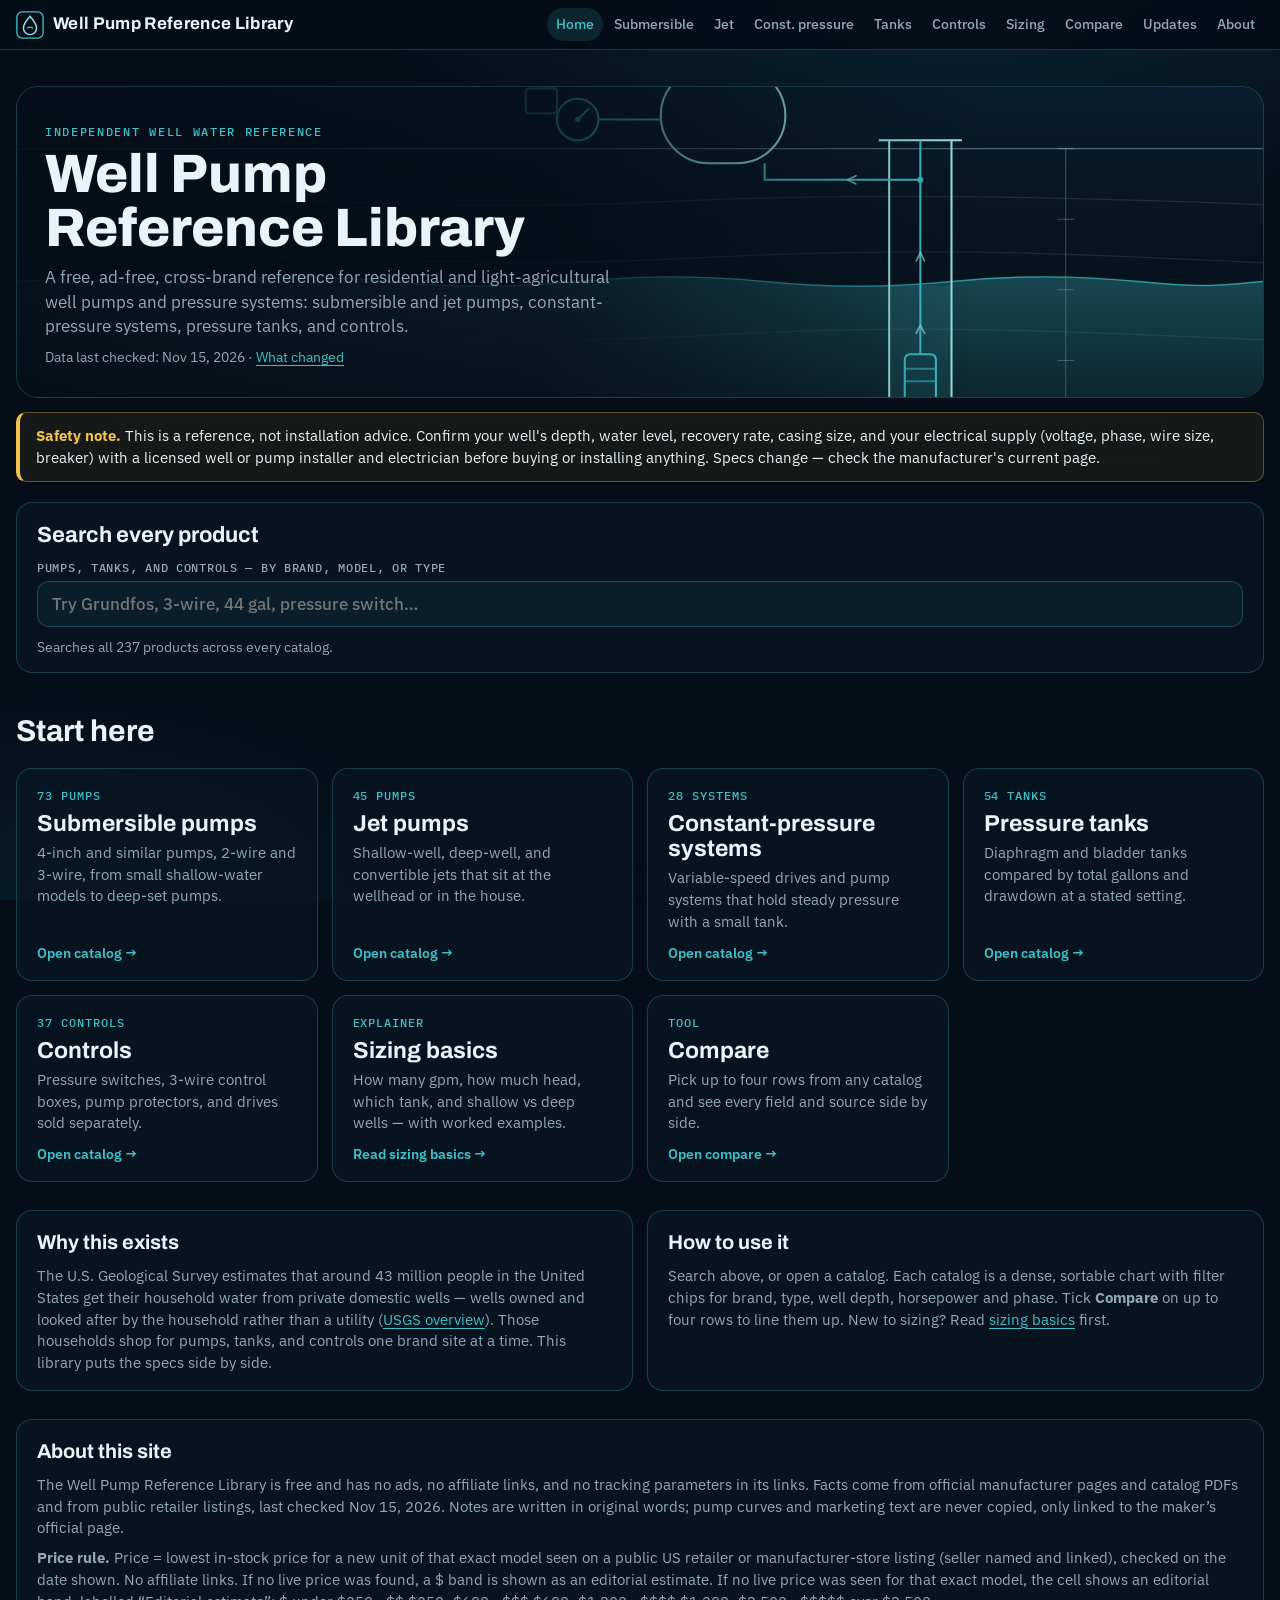
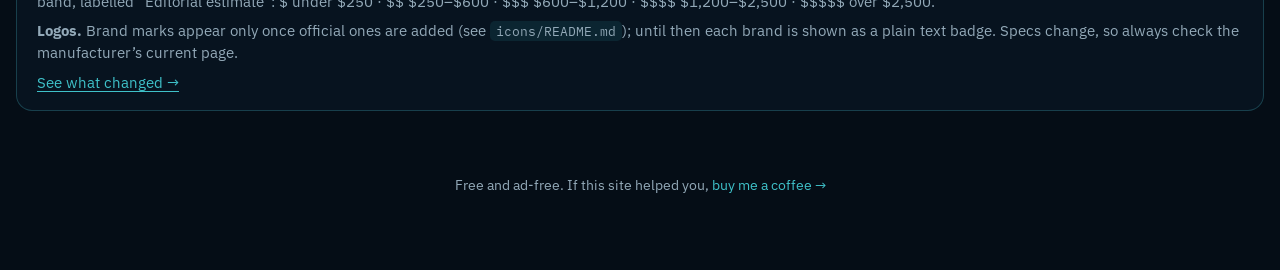
==== index.html @ 4bde2cf5 "Initial build of the Well Pump Reference Library." ====
<!doctype html>
<html lang="en">
<head>
<meta charset="utf-8">
<meta name="viewport" content="width=device-width,initial-scale=1,viewport-fit=cover">
<title>Well Pump Reference Library — well pumps, tanks and controls compared</title>
<meta name="description" content="Free, ad-free reference comparing residential and light-ag well pumps: submersible, jet, constant-pressure systems, pressure tanks and controls, with sizing basics and a compare tool.">
<link rel="canonical" href="https://wellpumpchart.pages.dev/">
<meta property="og:type" content="website">
<meta property="og:site_name" content="Well Pump Reference Library">
<meta property="og:title" content="Well Pump Reference Library — well pumps, tanks and controls compared">
<meta property="og:description" content="Free, ad-free reference comparing residential and light-ag well pumps: submersible, jet, constant-pressure systems, pressure tanks and controls, with sizing basics and a compare tool.">
<meta property="og:url" content="https://wellpumpchart.pages.dev/">
<meta property="og:image" content="https://wellpumpchart.pages.dev/og-image.png">
<meta property="og:image:width" content="1200">
<meta property="og:image:height" content="630">
<meta property="og:image:alt" content="Well Pump Reference Library: a well casing with a submersible pump, pressure tank and gauge in teal line art">
<meta name="twitter:card" content="summary_large_image">
<meta name="twitter:title" content="Well Pump Reference Library — well pumps, tanks and controls compared">
<meta name="twitter:description" content="Free, ad-free reference comparing residential and light-ag well pumps: submersible, jet, constant-pressure systems, pressure tanks and controls, with sizing basics and a compare tool.">
<meta name="twitter:image" content="https://wellpumpchart.pages.dev/og-image.png">
<link rel="icon" href="favicon.ico" sizes="any">
<link rel="icon" href="favicon.svg" type="image/svg+xml">
<link rel="apple-touch-icon" href="apple-touch-icon.png">
<link rel="preconnect" href="https://fonts.googleapis.com">
<link rel="preconnect" href="https://fonts.gstatic.com" crossorigin>
<link rel="stylesheet" href="https://fonts.googleapis.com/css2?family=Archivo:wght@600;700;800&family=IBM+Plex+Mono:wght@400;500&family=IBM+Plex+Sans:wght@400;500;600;700&display=swap">
<link rel="stylesheet" href="theme.css?v=20261115a">
<script type="application/ld+json">{"@context": "https://schema.org", "@type": "WebSite", "name": "Well Pump Reference Library", "url": "https://wellpumpchart.pages.dev/", "description": "Free, ad-free cross-brand reference for residential and light-ag well pumps and pressure systems."}</script>
</head>
<body>
<div class="page-bg"></div>
<a class="skip" href="#main">Skip to content</a>
<nav class="topnav" aria-label="Primary">
  <div class="inner">
    <a class="brand" href="index.html">
      <svg width="28" height="28" viewBox="0 0 32 32" aria-hidden="true"><rect x="1" y="1" width="30" height="30" rx="6" fill="none" stroke="#3fc1c9" stroke-width="1.5"/><path d="M16 6 C16 6 8.5 14.5 8.5 19.5 a7.5 7.5 0 0 0 15 0 C23.5 14.5 16 6 16 6 Z" fill="none" stroke="#9be7ea" stroke-width="1.6"/><path d="M12.5 20 q3.5 -3 7 0" fill="none" stroke="#3fc1c9" stroke-width="1.5"/></svg>
      Well Pump Reference Library
    </a>
    <button type="button" class="nav-toggle" aria-expanded="false" aria-controls="primary-nav" aria-label="Open menu">☰ Menu</button>
    <ul class="nav-links" id="primary-nav"><li><a href="index.html" aria-current="page">Home</a></li><li><a href="submersible.html">Submersible</a></li><li><a href="jet.html">Jet</a></li><li><a href="constant-pressure.html">Const. pressure</a></li><li><a href="tanks.html">Tanks</a></li><li><a href="controls.html">Controls</a></li><li><a href="sizing.html">Sizing</a></li><li><a href="compare.html">Compare <span class="cmp-n" hidden>0</span></a></li><li><a href="updates.html">Updates</a></li><li><a href="index.html#about">About</a></li></ul>
  </div>
</nav>
<div class="wrap chart-wrap" id="main">
<header class="hero">
  <div class="hero-art"><svg class="hero-svg" viewBox="0 0 1200 420" preserveAspectRatio="xMaxYMid slice" aria-hidden="true">
  <defs>
    <linearGradient id="hsky" x1="0" y1="0" x2="0" y2="1">
      <stop offset="0%" stop-color="#0a2236"/>
      <stop offset="40%" stop-color="#071622"/>
      <stop offset="100%" stop-color="#050d16"/>
    </linearGradient>
    <linearGradient id="hwater" x1="0" y1="0" x2="0" y2="1">
      <stop offset="0%" stop-color="#3fc1c9" stop-opacity="0.30"/>
      <stop offset="100%" stop-color="#3fc1c9" stop-opacity="0.04"/>
    </linearGradient>
  </defs>
  <rect width="1200" height="420" fill="url(#hsky)"/>
  <!-- ground line and soil strata -->
  <g fill="none" stroke="#8fb4c8" stroke-width="1.2">
    <path d="M0,120 L1200,120" stroke-opacity="0.5"/>
    <path d="M0,170 C200,160 400,182 600,172 S1000,166 1200,174" stroke-opacity="0.16"/>
    <path d="M0,225 C240,215 420,238 640,226 S1000,220 1200,230" stroke-opacity="0.14"/>
    <path d="M0,300 C220,292 440,312 660,300 S1000,296 1200,304" stroke-opacity="0.12"/>
    <path d="M0,370 C260,362 460,380 700,368 S1020,364 1200,372" stroke-opacity="0.10"/>
  </g>
  <!-- water table -->
  <path d="M0,248 C60,242 120,254 180,248 S300,242 360,248 S480,254 540,248 S660,242 720,248 S840,254 900,248 S1020,242 1080,248 S1160,252 1200,248 L1200,420 L0,420 Z" fill="url(#hwater)"/>
  <path d="M0,248 C60,242 120,254 180,248 S300,242 360,248 S480,254 540,248 S660,242 720,248 S840,254 900,248 S1020,242 1080,248 S1160,252 1200,248" fill="none" stroke="#3fc1c9" stroke-opacity="0.7" stroke-width="1.4"/>
  <!-- well casing -->
  <g fill="none" stroke="#9be7ea" stroke-width="2">
    <path d="M840,112 L840,392"/>
    <path d="M900,112 L900,392"/>
    <path d="M830,112 L910,112"/>
    <path d="M840,392 L900,392" stroke-dasharray="4 5" stroke-opacity="0.5"/>
  </g>
  <!-- water inside casing -->
  <rect x="841" y="252" width="58" height="140" fill="#3fc1c9" fill-opacity="0.12"/>
  <!-- drop pipe and submersible pump -->
  <g fill="none" stroke="#3fc1c9" stroke-width="2">
    <path d="M870,112 L870,318"/>
    <rect x="855" y="318" width="30" height="46" rx="5"/>
    <path d="M855,332 L885,332 M855,344 L885,344" stroke-opacity="0.6"/>
    <rect x="859" y="364" width="22" height="22" rx="4"/>
  </g>
  <!-- pitless line to house, pressure tank, gauge, switch -->
  <g fill="none" stroke="#3fc1c9" stroke-width="2">
    <path d="M870,150 L720,150 L720,134"/>
    <rect x="620" y="42" width="120" height="92" rx="46" stroke="#9be7ea"/>
    <path d="M560,92 L620,92"/>
    <circle cx="540" cy="92" r="20"/>
    <path d="M540,92 L551,81" stroke-width="2"/>
    <rect x="490" y="62" width="30" height="24" rx="3" stroke-opacity="0.7"/>
    <path d="M520,74 L520,92 L520,92" stroke-opacity="0.5"/>
  </g>
  <g fill="#3fc1c9" fill-opacity="0.9">
    <circle cx="540" cy="92" r="2.6"/>
    <circle cx="870" cy="150" r="3"/>
  </g>
  <!-- flow arrows -->
  <g fill="none" stroke="#9be7ea" stroke-opacity="0.7" stroke-width="1.6" stroke-linecap="round" stroke-linejoin="round">
    <path d="M870,290 l-4,8 m4,-8 l4,8"/>
    <path d="M870,220 l-4,8 m4,-8 l4,8"/>
    <path d="M800,150 l8,-4 m-8,4 l8,4"/>
  </g>
  <!-- well cap tick marks and depth scale -->
  <g stroke="#8fb4c8" stroke-opacity="0.35" stroke-width="1">
    <path d="M1010,120 L1010,392"/>
    <path d="M1002,120 L1018,120 M1002,188 L1018,188 M1002,256 L1018,256 M1002,324 L1018,324 M1002,392 L1018,392"/>
  </g>
</svg>
</div>
  <div class="hero-copy">
    <span class="eyebrow">Independent well water reference</span>
    <h1>Well Pump Reference Library</h1>
    <p class="lede">A free, ad-free, cross-brand reference for residential and light-agricultural well pumps and pressure systems: submersible and jet pumps, constant-pressure systems, pressure tanks, and controls.</p>
    <p class="checked">Data last checked: <time datetime="2026-11-15">Nov 15, 2026</time> · <a href="updates.html">What changed</a></p>
  </div>
</header>
<aside class="safety" role="note"><strong>Safety note.</strong> This is a reference, not installation advice. Confirm your well&#x27;s depth, water level, recovery rate, casing size, and your electrical supply (voltage, phase, wire size, breaker) with a licensed well or pump installer and electrician before buying or installing anything. Specs change — check the manufacturer&#x27;s current page.</aside>
  <section class="site-search" role="search" aria-labelledby="site-search-h">
    <h2 id="site-search-h">Search every product</h2>
    <label for="site-search">Pumps, tanks, and controls — by brand, model, or type</label>
    <input type="search" id="site-search" placeholder="Try Grundfos, 3-wire, 44 gal, pressure switch…" autocomplete="off" spellcheck="false" aria-describedby="site-status" aria-controls="site-results">
    <p class="sr-status" id="site-status" aria-live="polite">Searches all 237 products across every catalog.</p>
    <ul class="sr-list" id="site-results" hidden></ul>
  </section>
  <section class="grp">
    <h2>Start here</h2>
    <div class="grid"><a class="card" href="submersible.html"><span class="cnt">73 pumps</span><span class="nm">Submersible pumps</span><span class="ds">4-inch and similar pumps, 2-wire and 3-wire, from small shallow-water models to deep-set pumps.</span><span class="go">Open catalog →</span></a><a class="card" href="jet.html"><span class="cnt">45 pumps</span><span class="nm">Jet pumps</span><span class="ds">Shallow-well, deep-well, and convertible jets that sit at the wellhead or in the house.</span><span class="go">Open catalog →</span></a><a class="card" href="constant-pressure.html"><span class="cnt">28 systems</span><span class="nm">Constant-pressure systems</span><span class="ds">Variable-speed drives and pump systems that hold steady pressure with a small tank.</span><span class="go">Open catalog →</span></a><a class="card" href="tanks.html"><span class="cnt">54 tanks</span><span class="nm">Pressure tanks</span><span class="ds">Diaphragm and bladder tanks compared by total gallons and drawdown at a stated setting.</span><span class="go">Open catalog →</span></a><a class="card" href="controls.html"><span class="cnt">37 controls</span><span class="nm">Controls</span><span class="ds">Pressure switches, 3-wire control boxes, pump protectors, and drives sold separately.</span><span class="go">Open catalog →</span></a><a class="card" href="sizing.html"><span class="cnt">Explainer</span><span class="nm">Sizing basics</span><span class="ds">How many gpm, how much head, which tank, and shallow vs deep wells — with worked examples.</span><span class="go">Read sizing basics →</span></a><a class="card" href="compare.html"><span class="cnt">Tool</span><span class="nm">Compare</span><span class="ds">Pick up to four rows from any catalog and see every field and source side by side.</span><span class="go">Open compare →</span></a></div>
  </section>
  <div class="notes">
    <section>
      <h2>Why this exists</h2>
      <p>The U.S. Geological Survey estimates that around 43 million people in the United States get their household water from private domestic wells — wells owned and looked after by the household rather than a utility (<a href="https://www.usgs.gov/mission-areas/water-resources/science/domestic-private-supply-wells" target="_blank" rel="noopener">USGS overview</a>). Those households shop for pumps, tanks, and controls one brand site at a time. This library puts the specs side by side.</p>
    </section>
    <section>
      <h2>How to use it</h2>
      <p>Search above, or open a catalog. Each catalog is a dense, sortable chart with filter chips for brand, type, well depth, horsepower and phase. Tick <strong>Compare</strong> on up to four rows to line them up. New to sizing? Read <a href="sizing.html">sizing basics</a> first.</p>
    </section>
  </div>
  <section class="notes" id="about" style="display:block">
    <section>
      <h2>About this site</h2>
      <p>The Well Pump Reference Library is free and has no ads, no affiliate links, and no tracking parameters in its links. Facts come from official manufacturer pages and catalog PDFs and from public retailer listings, last checked Nov 15, 2026. Notes are written in original words; pump curves and marketing text are never copied, only linked to the maker’s official page.</p>
      <p><strong>Price rule.</strong> Price = lowest in-stock price for a new unit of that exact model seen on a public US retailer or manufacturer-store listing (seller named and linked), checked on the date shown. No affiliate links. If no live price was found, a $ band is shown as an editorial estimate. If no live price was seen for that exact model, the cell shows an editorial band, labelled “Editorial estimate”: $ under $250 · $$ $250–$600 · $$$ $600–$1,200 · $$$$ $1,200–$2,500 · $$$$$ over $2,500.</p>
      <p><strong>Logos.</strong> Brand marks appear only once official ones are added (see <code>icons/README.md</code>); until then each brand is shown as a plain text badge. Specs change, so always check the manufacturer’s current page.</p>
      <p><a href="updates.html">See what changed →</a></p>
    </section>
  </section>
</div>
<footer class="site-footer">
<p class="kofi">Free and ad-free. If this site helped you, <a href="https://ko-fi.com/marcustravis" target="_blank" rel="noopener">buy me a coffee →</a></p>
</footer>
<script>
(function () {
  function syncNavH() {
    var nav = document.querySelector(".topnav");
    if (!nav) return;
    document.documentElement.style.setProperty("--nav-h", Math.ceil(nav.getBoundingClientRect().height) + "px");
  }
  syncNavH();
  window.addEventListener("resize", syncNavH);
  if (window.ResizeObserver && document.querySelector(".topnav")) {
    new ResizeObserver(syncNavH).observe(document.querySelector(".topnav"));
  }
})();
</script>
<script src="compare.js?v=20261115a"></script>
<script src="nav.js?v=20261115a"></script>
<script>window.SEARCH_INDEX = [{"name": "FPS Tri-Seal 10FA05P4-2W115", "maker": "Franklin Electric", "tags": ["4-in submersible, 2-wire", "Deep well"], "icon": null, "section": "Submersible pumps", "href": "submersible.html#p-franklin-electric-10fa05p4-2w115"}, {"name": "FPS Tri-Seal 10FA05P4-2W230", "maker": "Franklin Electric", "tags": ["4-in submersible, 2-wire", "Deep well"], "icon": null, "section": "Submersible pumps", "href": "submersible.html#p-franklin-electric-10fa05p4-2w230"}, {"name": "FPS Tri-Seal 10FA07P4-2W230", "maker": "Franklin Electric", "tags": ["4-in submersible, 2-wire", "Deep well"], "icon": null, "section": "Submersible pumps", "href": "submersible.html#p-franklin-electric-10fa07p4-2w230"}, {"name": "FPS Tri-Seal 10FA1P4-2W230", "maker": "Franklin Electric", "tags": ["4-in submersible, 2-wire", "Deep well"], "icon": null, "section": "Submersible pumps", "href": "submersible.html#p-franklin-electric-10fa1p4-2w230"}, {"name": "FPS Tri-Seal 10FA15P4-2W230", "maker": "Franklin Electric", "tags": ["4-in submersible, 2-wire", "Deep well"], "icon": null, "section": "Submersible pumps", "href": "submersible.html#p-franklin-electric-10fa15p4-2w230"}, {"name": "FPS Tri-Seal 15FA05P4-2W230", "maker": "Franklin Electric", "tags": ["4-in submersible, 2-wire", "Deep well"], "icon": null, "section": "Submersible pumps", "href": "submersible.html#p-franklin-electric-15fa05p4-2w230"}, {"name": "FPS Tri-Seal 15FA07P4-2W230", "maker": "Franklin Electric", "tags": ["4-in submersible, 2-wire", "Deep well"], "icon": null, "section": "Submersible pumps", "href": "submersible.html#p-franklin-electric-15fa07p4-2w230"}, {"name": "FPS Tri-Seal 15FA1P4-2W230", "maker": "Franklin Electric", "tags": ["4-in submersible, 2-wire", "Deep well"], "icon": null, "section": "Submersible pumps", "href": "submersible.html#p-franklin-electric-15fa1p4-2w230"}, {"name": "FPS Tri-Seal 15FA15P4-2W230", "maker": "Franklin Electric", "tags": ["4-in submersible, 2-wire", "Deep well"], "icon": null, "section": "Submersible pumps", "href": "submersible.html#p-franklin-electric-15fa15p4-2w230"}, {"name": "FPS Tri-Seal 20FA07P4-2W230", "maker": "Franklin Electric", "tags": ["4-in submersible, 2-wire", "Deep well"], "icon": null, "section": "Submersible pumps", "href": "submersible.html#p-franklin-electric-20fa07p4-2w230"}, {"name": "FPS Tri-Seal 20FA1P4-2W230", "maker": "Franklin Electric", "tags": ["4-in submersible, 2-wire", "Deep well"], "icon": null, "section": "Submersible pumps", "href": "submersible.html#p-franklin-electric-20fa1p4-2w230"}, {"name": "FPS Tri-Seal 20FA15P4-2W230", "maker": "Franklin Electric", "tags": ["4-in submersible, 2-wire", "Deep well"], "icon": null, "section": "Submersible pumps", "href": "submersible.html#p-franklin-electric-20fa15p4-2w230"}, {"name": "FPS Tri-Seal 25FA1P4-2W230", "maker": "Franklin Electric", "tags": ["4-in submersible, 2-wire", "Deep well"], "icon": null, "section": "Submersible pumps", "href": "submersible.html#p-franklin-electric-25fa1p4-2w230"}, {"name": "FPS Tri-Seal 25FA15P4-2W230", "maker": "Franklin Electric", "tags": ["4-in submersible, 2-wire", "Deep well"], "icon": null, "section": "Submersible pumps", "href": "submersible.html#p-franklin-electric-25fa15p4-2w230"}, {"name": "FPS Tri-Seal 10FA05P4-3W230", "maker": "Franklin Electric", "tags": ["4-in submersible, 3-wire", "Deep well"], "icon": null, "section": "Submersible pumps", "href": "submersible.html#p-franklin-electric-10fa05p4-3w230"}, {"name": "FPS Tri-Seal 10FA1P4-3W230", "maker": "Franklin Electric", "tags": ["4-in submersible, 3-wire", "Deep well"], "icon": null, "section": "Submersible pumps", "href": "submersible.html#p-franklin-electric-10fa1p4-3w230"}, {"name": "FPS Tri-Seal 15FA1P4-3W230", "maker": "Franklin Electric", "tags": ["4-in submersible, 3-wire", "Deep well"], "icon": null, "section": "Submersible pumps", "href": "submersible.html#p-franklin-electric-15fa1p4-3w230"}, {"name": "FPS Tri-Seal 20FA15P4-3W230", "maker": "Franklin Electric", "tags": ["4-in submersible, 3-wire", "Deep well"], "icon": null, "section": "Submersible pumps", "href": "submersible.html#p-franklin-electric-20fa15p4-3w230"}, {"name": "FPS Tri-Seal 10FA05S4-2W230", "maker": "Franklin Electric", "tags": ["4-in submersible, 2-wire", "Deep well"], "icon": null, "section": "Submersible pumps", "href": "submersible.html#p-franklin-electric-10fa05s4-2w230"}, {"name": "FPS Tri-Seal 15FA1S4-2W230", "maker": "Franklin Electric", "tags": ["4-in submersible, 2-wire", "Deep well"], "icon": null, "section": "Submersible pumps", "href": "submersible.html#p-franklin-electric-15fa1s4-2w230"}, {"name": "FPS Tri-Seal 10FA2S4-PE", "maker": "Franklin Electric", "tags": ["4-in submersible, pump end only", "Deep well"], "icon": null, "section": "Submersible pumps", "href": "submersible.html#p-franklin-electric-10fa2s4-pe"}, {"name": "FPS Tri-Seal 15FA2S4-PE", "maker": "Franklin Electric", "tags": ["4-in submersible, pump end only", "Deep well"], "icon": null, "section": "Submersible pumps", "href": "submersible.html#p-franklin-electric-15fa2s4-pe"}, {"name": "FPS Tri-Seal 20FA2S4-PE", "maker": "Franklin Electric", "tags": ["4-in submersible, pump end only", "Deep well"], "icon": null, "section": "Submersible pumps", "href": "submersible.html#p-franklin-electric-20fa2s4-pe"}, {"name": "FPS Tri-Seal 25FA2S4-PE", "maker": "Franklin Electric", "tags": ["4-in submersible, pump end only", "Deep well"], "icon": null, "section": "Submersible pumps", "href": "submersible.html#p-franklin-electric-25fa2s4-pe"}, {"name": "RL12G05-2W1V", "maker": "Red Lion", "tags": ["4-in submersible, 2-wire", "Deep well"], "icon": null, "section": "Submersible pumps", "href": "submersible.html#p-red-lion-rl12g05-2w1v"}, {"name": "RL12G05-2W2V", "maker": "Red Lion", "tags": ["4-in submersible, 2-wire", "Deep well"], "icon": null, "section": "Submersible pumps", "href": "submersible.html#p-red-lion-rl12g05-2w2v"}, {"name": "RL12G07-2W2V", "maker": "Red Lion", "tags": ["4-in submersible, 2-wire", "Deep well"], "icon": null, "section": "Submersible pumps", "href": "submersible.html#p-red-lion-rl12g07-2w2v"}, {"name": "RL12G10-2W2V", "maker": "Red Lion", "tags": ["4-in submersible, 2-wire", "Deep well"], "icon": null, "section": "Submersible pumps", "href": "submersible.html#p-red-lion-rl12g10-2w2v"}, {"name": "RL12G15-3W2V", "maker": "Red Lion", "tags": ["4-in submersible, 3-wire", "Deep well"], "icon": null, "section": "Submersible pumps", "href": "submersible.html#p-red-lion-rl12g15-3w2v"}, {"name": "RL22G10-3W2V", "maker": "Red Lion", "tags": ["4-in submersible, 3-wire", "Deep well"], "icon": null, "section": "Submersible pumps", "href": "submersible.html#p-red-lion-rl22g10-3w2v"}, {"name": "RS5G05-3W2V", "maker": "Red Lion", "tags": ["4-in submersible, 3-wire", "Deep well"], "icon": null, "section": "Submersible pumps", "href": "submersible.html#p-red-lion-rs5g05-3w2v"}, {"name": "RS5G07-3W2V", "maker": "Red Lion", "tags": ["4-in submersible, 3-wire", "Deep well"], "icon": null, "section": "Submersible pumps", "href": "submersible.html#p-red-lion-rs5g07-3w2v"}, {"name": "RS12G05-3W2V", "maker": "Red Lion", "tags": ["4-in submersible, 3-wire", "Deep well"], "icon": null, "section": "Submersible pumps", "href": "submersible.html#p-red-lion-rs12g05-3w2v"}, {"name": "RS12G07-3W2V", "maker": "Red Lion", "tags": ["4-in submersible, 3-wire", "Deep well"], "icon": null, "section": "Submersible pumps", "href": "submersible.html#p-red-lion-rs12g07-3w2v"}, {"name": "RS12G10-3W2V", "maker": "Red Lion", "tags": ["4-in submersible, 3-wire", "Deep well"], "icon": null, "section": "Submersible pumps", "href": "submersible.html#p-red-lion-rs12g10-3w2v"}, {"name": "RS12G15-3W2V", "maker": "Red Lion", "tags": ["4-in submersible, 3-wire", "Deep well"], "icon": null, "section": "Submersible pumps", "href": "submersible.html#p-red-lion-rs12g15-3w2v"}, {"name": "RS22G07-3W2V", "maker": "Red Lion", "tags": ["4-in submersible, 3-wire", "Deep well"], "icon": null, "section": "Submersible pumps", "href": "submersible.html#p-red-lion-rs22g07-3w2v"}, {"name": "RS22G10-3W2V", "maker": "Red Lion", "tags": ["4-in submersible, 3-wire", "Deep well"], "icon": null, "section": "Submersible pumps", "href": "submersible.html#p-red-lion-rs22g10-3w2v"}, {"name": "RS22G15-3W2V", "maker": "Red Lion", "tags": ["4-in submersible, 3-wire", "Deep well"], "icon": null, "section": "Submersible pumps", "href": "submersible.html#p-red-lion-rs22g15-3w2v"}, {"name": "5GS05", "maker": "Goulds Water Technology", "tags": ["4-in submersible, pump end only", "Deep well"], "icon": null, "section": "Submersible pumps", "href": "submersible.html#p-goulds-water-technology-5gs05"}, {"name": "5GS10", "maker": "Goulds Water Technology", "tags": ["4-in submersible, pump end only", "Deep well"], "icon": null, "section": "Submersible pumps", "href": "submersible.html#p-goulds-water-technology-5gs10"}, {"name": "7GS05", "maker": "Goulds Water Technology", "tags": ["4-in submersible, pump end only", "Deep well"], "icon": null, "section": "Submersible pumps", "href": "submersible.html#p-goulds-water-technology-7gs05"}, {"name": "7GS10", "maker": "Goulds Water Technology", "tags": ["4-in submersible, pump end only", "Deep well"], "icon": null, "section": "Submersible pumps", "href": "submersible.html#p-goulds-water-technology-7gs10"}, {"name": "10GS05", "maker": "Goulds Water Technology", "tags": ["4-in submersible, pump end only", "Deep well"], "icon": null, "section": "Submersible pumps", "href": "submersible.html#p-goulds-water-technology-10gs05"}, {"name": "10GS07", "maker": "Goulds Water Technology", "tags": ["4-in submersible, pump end only", "Deep well"], "icon": null, "section": "Submersible pumps", "href": "submersible.html#p-goulds-water-technology-10gs07"}, {"name": "10GS10", "maker": "Goulds Water Technology", "tags": ["4-in submersible, pump end only", "Deep well"], "icon": null, "section": "Submersible pumps", "href": "submersible.html#p-goulds-water-technology-10gs10"}, {"name": "10GS15", "maker": "Goulds Water Technology", "tags": ["4-in submersible, pump end only", "Deep well"], "icon": null, "section": "Submersible pumps", "href": "submersible.html#p-goulds-water-technology-10gs15"}, {"name": "10GS20", "maker": "Goulds Water Technology", "tags": ["4-in submersible, pump end only", "Deep well"], "icon": null, "section": "Submersible pumps", "href": "submersible.html#p-goulds-water-technology-10gs20"}, {"name": "13GS10", "maker": "Goulds Water Technology", "tags": ["4-in submersible, pump end only", "Deep well"], "icon": null, "section": "Submersible pumps", "href": "submersible.html#p-goulds-water-technology-13gs10"}, {"name": "18GS10", "maker": "Goulds Water Technology", "tags": ["4-in submersible, pump end only", "Deep well"], "icon": null, "section": "Submersible pumps", "href": "submersible.html#p-goulds-water-technology-18gs10"}, {"name": "18GS15", "maker": "Goulds Water Technology", "tags": ["4-in submersible, pump end only", "Deep well"], "icon": null, "section": "Submersible pumps", "href": "submersible.html#p-goulds-water-technology-18gs15"}, {"name": "25GS10", "maker": "Goulds Water Technology", "tags": ["4-in submersible, pump end only", "Deep well"], "icon": null, "section": "Submersible pumps", "href": "submersible.html#p-goulds-water-technology-25gs10"}, {"name": "25GS20", "maker": "Goulds Water Technology", "tags": ["4-in submersible, pump end only", "Deep well"], "icon": null, "section": "Submersible pumps", "href": "submersible.html#p-goulds-water-technology-25gs20"}, {"name": "FP 4-in 2-wire FP2211", "maker": "Flotec (Pentair)", "tags": ["4-in submersible, 2-wire", "Deep well"], "icon": null, "section": "Submersible pumps", "href": "submersible.html#p-flotec-pentair-fp2211"}, {"name": "FP 4-in 2-wire FP2212", "maker": "Flotec (Pentair)", "tags": ["4-in submersible, 2-wire", "Deep well"], "icon": null, "section": "Submersible pumps", "href": "submersible.html#p-flotec-pentair-fp2212"}, {"name": "FP 4-in 2-wire FP2222", "maker": "Flotec (Pentair)", "tags": ["4-in submersible, 2-wire", "Deep well"], "icon": null, "section": "Submersible pumps", "href": "submersible.html#p-flotec-pentair-fp2222"}, {"name": "FP 4-in 2-wire FP2232", "maker": "Flotec (Pentair)", "tags": ["4-in submersible, 2-wire", "Deep well"], "icon": null, "section": "Submersible pumps", "href": "submersible.html#p-flotec-pentair-fp2232"}, {"name": "Signature 2000 JP (composite) S5P4JP05221", "maker": "Pentair Sta-Rite", "tags": ["4-in submersible, 2-wire", "Deep well"], "icon": null, "section": "Submersible pumps", "href": "submersible.html#p-pentair-sta-rite-s5p4jp05221"}, {"name": "Signature 2000 JP (composite) S5P4JP07221", "maker": "Pentair Sta-Rite", "tags": ["4-in submersible, 2-wire", "Deep well"], "icon": null, "section": "Submersible pumps", "href": "submersible.html#p-pentair-sta-rite-s5p4jp07221"}, {"name": "Signature 2000 JP (composite) S5P4JP10221", "maker": "Pentair Sta-Rite", "tags": ["4-in submersible, 2-wire", "Deep well"], "icon": null, "section": "Submersible pumps", "href": "submersible.html#p-pentair-sta-rite-s5p4jp10221"}, {"name": "Signature 2000 JP (composite) S5P4JP05231", "maker": "Pentair Sta-Rite", "tags": ["4-in submersible, 3-wire", "Deep well"], "icon": null, "section": "Submersible pumps", "href": "submersible.html#p-pentair-sta-rite-s5p4jp05231"}, {"name": "Signature 2000 JP (composite) S7P4JP05121", "maker": "Pentair Sta-Rite", "tags": ["4-in submersible, 2-wire", "Deep well"], "icon": null, "section": "Submersible pumps", "href": "submersible.html#p-pentair-sta-rite-s7p4jp05121"}, {"name": "Signature 2000 JP (composite) S7P4JP05221", "maker": "Pentair Sta-Rite", "tags": ["4-in submersible, 2-wire", "Deep well"], "icon": null, "section": "Submersible pumps", "href": "submersible.html#p-pentair-sta-rite-s7p4jp05221"}, {"name": "Signature 2000 JP (composite) S7P4JP10221", "maker": "Pentair Sta-Rite", "tags": ["4-in submersible, 2-wire", "Deep well"], "icon": null, "section": "Submersible pumps", "href": "submersible.html#p-pentair-sta-rite-s7p4jp10221"}, {"name": "Signature 2000 JP (composite) S7P4JP15221", "maker": "Pentair Sta-Rite", "tags": ["4-in submersible, 2-wire", "Deep well"], "icon": null, "section": "Submersible pumps", "href": "submersible.html#p-pentair-sta-rite-s7p4jp15221"}, {"name": "Signature 2000 JP (composite) S7P4JP10231", "maker": "Pentair Sta-Rite", "tags": ["4-in submersible, 3-wire", "Deep well"], "icon": null, "section": "Submersible pumps", "href": "submersible.html#p-pentair-sta-rite-s7p4jp10231"}, {"name": "Signature 2000 HS (stainless) S5P4HS15221", "maker": "Pentair Sta-Rite", "tags": ["4-in submersible, 2-wire", "Deep well"], "icon": null, "section": "Submersible pumps", "href": "submersible.html#p-pentair-sta-rite-s5p4hs15221"}, {"name": "Signature 2000 HS (stainless) S7P4HS05221", "maker": "Pentair Sta-Rite", "tags": ["4-in submersible, 2-wire", "Deep well"], "icon": null, "section": "Submersible pumps", "href": "submersible.html#p-pentair-sta-rite-s7p4hs05221"}, {"name": "Signature 2000 HS (stainless) S7P4HS10221", "maker": "Pentair Sta-Rite", "tags": ["4-in submersible, 2-wire", "Deep well"], "icon": null, "section": "Submersible pumps", "href": "submersible.html#p-pentair-sta-rite-s7p4hs10221"}, {"name": "Signature 2000 HS (stainless) S7P4HS15231", "maker": "Pentair Sta-Rite", "tags": ["4-in submersible, 3-wire", "Deep well"], "icon": null, "section": "Submersible pumps", "href": "submersible.html#p-pentair-sta-rite-s7p4hs15231"}, {"name": "EFSUB (Home Depot) EFSUB5-122HD", "maker": "Everbilt", "tags": ["4-in submersible, 2-wire", "Deep well"], "icon": null, "section": "Submersible pumps", "href": "submersible.html#p-everbilt-efsub5-122hd"}, {"name": "EFSUB (Home Depot) EFSUB10-122HD", "maker": "Everbilt", "tags": ["4-in submersible, 2-wire", "Deep well"], "icon": null, "section": "Submersible pumps", "href": "submersible.html#p-everbilt-efsub10-122hd"}, {"name": "4-in 2-wire 2850G", "maker": "Simer", "tags": ["4-in submersible, 2-wire", "Deep well"], "icon": null, "section": "Submersible pumps", "href": "submersible.html#p-simer-2850g"}, {"name": "JS+ J5S", "maker": "Goulds Water Technology", "tags": ["Cast iron shallow-well jet pump (integral ejector, pressure switch included)", "Shallow well"], "icon": null, "section": "Jet pumps", "href": "jet.html#p-goulds-js-plus-j5s"}, {"name": "JS+ J5SH", "maker": "Goulds Water Technology", "tags": ["Cast iron shallow-well jet pump (integral ejector, pressure switch included)", "Shallow well"], "icon": null, "section": "Jet pumps", "href": "jet.html#p-goulds-js-plus-j5sh"}, {"name": "JS+ J7S", "maker": "Goulds Water Technology", "tags": ["Cast iron shallow-well jet pump (integral ejector, pressure switch included)", "Shallow well"], "icon": null, "section": "Jet pumps", "href": "jet.html#p-goulds-js-plus-j7s"}, {"name": "JS+ J10S", "maker": "Goulds Water Technology", "tags": ["Cast iron shallow-well jet pump (integral ejector, pressure switch included)", "Shallow well"], "icon": null, "section": "Jet pumps", "href": "jet.html#p-goulds-js-plus-j10s"}, {"name": "JS+ J15S", "maker": "Goulds Water Technology", "tags": ["Cast iron shallow-well jet pump (integral ejector, pressure switch included)", "Shallow well"], "icon": null, "section": "Jet pumps", "href": "jet.html#p-goulds-js-plus-j15s"}, {"name": "J+ J5", "maker": "Goulds Water Technology", "tags": ["Cast iron convertible jet pump (pressure switch included; jet package sold separately)", "Shallow well", "Deep well"], "icon": null, "section": "Jet pumps", "href": "jet.html#p-goulds-jplus-j5"}, {"name": "J+ J7", "maker": "Goulds Water Technology", "tags": ["Cast iron convertible jet pump (pressure switch included; jet package sold separately)", "Shallow well", "Deep well"], "icon": null, "section": "Jet pumps", "href": "jet.html#p-goulds-jplus-j7"}, {"name": "J+ J10", "maker": "Goulds Water Technology", "tags": ["Cast iron convertible jet pump (pressure switch included; jet package sold separately)", "Shallow well", "Deep well"], "icon": null, "section": "Jet pumps", "href": "jet.html#p-goulds-jplus-j10"}, {"name": "J+ J15", "maker": "Goulds Water Technology", "tags": ["Cast iron convertible jet pump (pressure switch included; jet package sold separately)", "Shallow well", "Deep well"], "icon": null, "section": "Jet pumps", "href": "jet.html#p-goulds-jplus-j15"}, {"name": "RJS-PREM RJS-50-PREM", "maker": "Red Lion", "tags": ["Cast iron shallow-well jet pump with thermoplastic impeller (pressure switch included)", "Shallow well"], "icon": null, "section": "Jet pumps", "href": "jet.html#p-red-lion-rjs-50-prem"}, {"name": "RJS-PREM RJS-75-PREM", "maker": "Red Lion", "tags": ["Cast iron shallow-well jet pump with thermoplastic impeller (pressure switch included)", "Shallow well"], "icon": null, "section": "Jet pumps", "href": "jet.html#p-red-lion-rjs-75-prem"}, {"name": "RJS-PREM RJS-100-PREM", "maker": "Red Lion", "tags": ["Cast iron shallow-well jet pump with thermoplastic impeller (pressure switch included)", "Shallow well"], "icon": null, "section": "Jet pumps", "href": "jet.html#p-red-lion-rjs-100-prem"}, {"name": "RJC-PREM RJC-50-PREM", "maker": "Red Lion", "tags": ["Cast iron convertible jet pump with injector kit", "Shallow well", "Deep well"], "icon": null, "section": "Jet pumps", "href": "jet.html#p-red-lion-rjc-50-prem"}, {"name": "RJC-PREM RJC-75-PREM", "maker": "Red Lion", "tags": ["Cast iron convertible jet pump with injector kit", "Shallow well", "Deep well"], "icon": null, "section": "Jet pumps", "href": "jet.html#p-red-lion-rjc-75-prem"}, {"name": "FP4012-10", "maker": "Flotec", "tags": ["Thermoplastic shallow-well jet pump with built-in pressure switch", "Shallow well"], "icon": null, "section": "Jet pumps", "href": "jet.html#p-flotec-fp4012-10"}, {"name": "FP4022-10", "maker": "Flotec", "tags": ["Thermoplastic shallow-well jet pump with built-in pressure switch", "Shallow well"], "icon": null, "section": "Jet pumps", "href": "jet.html#p-flotec-fp4022-10"}, {"name": "FP4032", "maker": "Flotec", "tags": ["Thermoplastic shallow-well jet pump with built-in pressure switch", "Shallow well"], "icon": null, "section": "Jet pumps", "href": "jet.html#p-flotec-fp4032"}, {"name": "EK05S", "maker": "Flint & Walling", "tags": ["Cast iron shallow-well jet pump (ejector + pressure switch)", "Shallow well"], "icon": null, "section": "Jet pumps", "href": "jet.html#p-flint-walling-ek05s"}, {"name": "EK07S", "maker": "Flint & Walling", "tags": ["Cast iron shallow-well jet pump (ejector + pressure switch)", "Shallow well"], "icon": null, "section": "Jet pumps", "href": "jet.html#p-flint-walling-ek07s"}, {"name": "EK10S", "maker": "Flint & Walling", "tags": ["Cast iron shallow-well jet pump (ejector + pressure switch)", "Shallow well"], "icon": null, "section": "Jet pumps", "href": "jet.html#p-flint-walling-ek10s"}, {"name": "CPJS CPJ05SB", "maker": "Flint & Walling", "tags": ["Cast iron shallow-well jet pump with NEMA J motor, ejector and pressure switch", "Shallow well"], "icon": null, "section": "Jet pumps", "href": "jet.html#p-flint-walling-cpj05sb"}, {"name": "CPJS CPJ07SB", "maker": "Flint & Walling", "tags": ["Cast iron shallow-well jet pump with NEMA J motor, ejector and pressure switch", "Shallow well"], "icon": null, "section": "Jet pumps", "href": "jet.html#p-flint-walling-cpj07sb"}, {"name": "CPJS CPJ10SB", "maker": "Flint & Walling", "tags": ["Cast iron shallow-well jet pump with NEMA J motor, ejector and pressure switch", "Shallow well"], "icon": null, "section": "Jet pumps", "href": "jet.html#p-flint-walling-cpj10sb"}, {"name": "CPJS CPJ15S", "maker": "Flint & Walling", "tags": ["Cast iron shallow-well jet pump with NEMA J motor, ejector and pressure switch", "Shallow well"], "icon": null, "section": "Jet pumps", "href": "jet.html#p-flint-walling-cpj15s"}, {"name": "CPJ05B", "maker": "Flint & Walling", "tags": ["Cast iron convertible jet pump with pressure regulator (ejector sold separately)", "Shallow well", "Deep well"], "icon": null, "section": "Jet pumps", "href": "jet.html#p-flint-walling-cpj05b"}, {"name": "CPJ07B", "maker": "Flint & Walling", "tags": ["Cast iron convertible jet pump with pressure regulator (ejector sold separately)", "Shallow well", "Deep well"], "icon": null, "section": "Jet pumps", "href": "jet.html#p-flint-walling-cpj07b"}, {"name": "CPJ10B", "maker": "Flint & Walling", "tags": ["Cast iron convertible jet pump with pressure regulator (ejector sold separately)", "Shallow well", "Deep well"], "icon": null, "section": "Jet pumps", "href": "jet.html#p-flint-walling-cpj10b"}, {"name": "CPJ15", "maker": "Flint & Walling", "tags": ["Cast iron convertible jet pump with pressure regulator (ejector sold separately)", "Shallow well", "Deep well"], "icon": null, "section": "Jet pumps", "href": "jet.html#p-flint-walling-cpj15"}, {"name": "CPH05", "maker": "Flint & Walling", "tags": ["Cast iron convertible jet pump (pump, motor, pressure switch; ejector and control package sold separately)", "Shallow well", "Deep well"], "icon": null, "section": "Jet pumps", "href": "jet.html#p-flint-walling-cph05"}, {"name": "CPH07", "maker": "Flint & Walling", "tags": ["Cast iron convertible jet pump (pump, motor, pressure switch; ejector and control package sold separately)", "Shallow well", "Deep well"], "icon": null, "section": "Jet pumps", "href": "jet.html#p-flint-walling-cph07"}, {"name": "CPH10", "maker": "Flint & Walling", "tags": ["Cast iron convertible jet pump (pump, motor, pressure switch; ejector and control package sold separately)", "Shallow well", "Deep well"], "icon": null, "section": "Jet pumps", "href": "jet.html#p-flint-walling-cph10"}, {"name": "VersaJet FVJ05CI", "maker": "Franklin Electric", "tags": ["Cast iron shallow-well jet pump, quick-change nozzle (pressure switch installed)", "Shallow well"], "icon": null, "section": "Jet pumps", "href": "jet.html#p-franklin-versajet-fvj05ci"}, {"name": "VersaJet FVJ07CI", "maker": "Franklin Electric", "tags": ["Cast iron shallow-well jet pump, quick-change nozzle (pressure switch installed)", "Shallow well"], "icon": null, "section": "Jet pumps", "href": "jet.html#p-franklin-versajet-fvj07ci"}, {"name": "VersaJet FVJ1CI", "maker": "Franklin Electric", "tags": ["Cast iron shallow-well jet pump, quick-change nozzle (pressure switch installed)", "Shallow well"], "icon": null, "section": "Jet pumps", "href": "jet.html#p-franklin-versajet-fvj1ci"}, {"name": "VersaJet FVJ15CI", "maker": "Franklin Electric", "tags": ["Cast iron shallow-well jet pump, quick-change nozzle (pressure switch installed)", "Shallow well"], "icon": null, "section": "Jet pumps", "href": "jet.html#p-franklin-versajet-fvj15ci"}, {"name": "C Series FE05CI-C", "maker": "Franklin Electric", "tags": ["Cast iron convertible jet pump (deep-well injector kit sold separately)", "Shallow well", "Deep well"], "icon": null, "section": "Jet pumps", "href": "jet.html#p-franklin-c-series-fe05ci-c"}, {"name": "C Series FE07CI-C", "maker": "Franklin Electric", "tags": ["Cast iron convertible jet pump (deep-well injector kit sold separately)", "Shallow well", "Deep well"], "icon": null, "section": "Jet pumps", "href": "jet.html#p-franklin-c-series-fe07ci-c"}, {"name": "SWJ (Cyclone) FSWJ05P", "maker": "Franklin Electric", "tags": ["Thermoplastic shallow-well jet pump (pressure switch installed)", "Shallow well"], "icon": null, "section": "Jet pumps", "href": "jet.html#p-franklin-swj-fswj05p"}, {"name": "SWJ (Cyclone) FSWJ07P", "maker": "Franklin Electric", "tags": ["Thermoplastic shallow-well jet pump (pressure switch installed)", "Shallow well"], "icon": null, "section": "Jet pumps", "href": "jet.html#p-franklin-swj-fswj07p"}, {"name": "SWJ (Cyclone) FSWJ1P", "maker": "Franklin Electric", "tags": ["Thermoplastic shallow-well jet pump (pressure switch installed)", "Shallow well"], "icon": null, "section": "Jet pumps", "href": "jet.html#p-franklin-swj-fswj1p"}, {"name": "SWS50", "maker": "Wayne", "tags": ["Cast iron shallow-well jet pump (pressure switch included)", "Shallow well"], "icon": null, "section": "Jet pumps", "href": "jet.html#p-wayne-sws50"}, {"name": "CWS50", "maker": "Wayne", "tags": ["Cast iron convertible jet pump (jet assembly sold separately)", "Shallow well", "Deep well"], "icon": null, "section": "Jet pumps", "href": "jet.html#p-wayne-cws50"}, {"name": "HMSD", "maker": "Pentair Sta-Rite", "tags": ["Cast iron two-stage convertible jet / centrifugal pump (jet package sold separately)", "Shallow well", "Deep well"], "icon": null, "section": "Jet pumps", "href": "jet.html#p-sta-rite-hmsd"}, {"name": "HMSE", "maker": "Pentair Sta-Rite", "tags": ["Cast iron two-stage convertible jet / centrifugal pump (jet package sold separately)", "Shallow well", "Deep well"], "icon": null, "section": "Jet pumps", "href": "jet.html#p-sta-rite-hmse"}, {"name": "HMSF", "maker": "Pentair Sta-Rite", "tags": ["Cast iron two-stage convertible jet / centrifugal pump (jet package sold separately)", "Shallow well", "Deep well"], "icon": null, "section": "Jet pumps", "href": "jet.html#p-sta-rite-hmsf"}, {"name": "Aquavar SOLO2 1AS15", "maker": "Goulds Water Technology", "tags": ["Constant-pressure controller (VFD)", "Deep well"], "icon": null, "section": "Constant-pressure systems", "href": "constant-pressure.html#p-goulds-aquavar-solo2-1as15"}, {"name": "Aquavar SOLO2 3AS20", "maker": "Goulds Water Technology", "tags": ["Constant-pressure controller (VFD)", "Deep well"], "icon": null, "section": "Constant-pressure systems", "href": "constant-pressure.html#p-goulds-aquavar-solo2-3as20"}, {"name": "Aquavar SOLO2 3AS30", "maker": "Goulds Water Technology", "tags": ["Constant-pressure controller (VFD)", "Deep well"], "icon": null, "section": "Constant-pressure systems", "href": "constant-pressure.html#p-goulds-aquavar-solo2-3as30"}, {"name": "Aquavar SOLO2 3AS50", "maker": "Goulds Water Technology", "tags": ["Constant-pressure controller (VFD)", "Deep well"], "icon": null, "section": "Constant-pressure systems", "href": "constant-pressure.html#p-goulds-aquavar-solo2-3as50"}, {"name": "SubDrive Connect SubDrive20 Connect (5870205313C)", "maker": "Franklin Electric", "tags": ["Constant-pressure controller (VFD)", "Deep well", "Shallow well"], "icon": null, "section": "Constant-pressure systems", "href": "constant-pressure.html#p-franklin-subdrive20-connect"}, {"name": "SubDrive Connect SubDrive30 Connect (5870205403C)", "maker": "Franklin Electric", "tags": ["Constant-pressure controller (VFD)", "Deep well", "Shallow well"], "icon": null, "section": "Constant-pressure systems", "href": "constant-pressure.html#p-franklin-subdrive30-connect"}, {"name": "SubDrive Connect SubDrive50 Connect (5870205503C)", "maker": "Franklin Electric", "tags": ["Constant-pressure controller (VFD)", "Deep well", "Shallow well"], "icon": null, "section": "Constant-pressure systems", "href": "constant-pressure.html#p-franklin-subdrive50-connect"}, {"name": "SubDrive NEMA 4 SubDrive75 (5870203384)", "maker": "Franklin Electric", "tags": ["Constant-pressure controller (VFD)", "Deep well"], "icon": null, "section": "Constant-pressure systems", "href": "constant-pressure.html#p-franklin-subdrive75-nema4"}, {"name": "SubDrive NEMA 4 SubDrive100 (5870204104)", "maker": "Franklin Electric", "tags": ["Constant-pressure controller (VFD)", "Deep well"], "icon": null, "section": "Constant-pressure systems", "href": "constant-pressure.html#p-franklin-subdrive100-nema4"}, {"name": "SubDrive NEMA 4 SubDrive150 (5870204154)", "maker": "Franklin Electric", "tags": ["Constant-pressure controller (VFD)", "Deep well"], "icon": null, "section": "Constant-pressure systems", "href": "constant-pressure.html#p-franklin-subdrive150-nema4"}, {"name": "SubDrive NEMA 4 SubDrive300 (5870206300)", "maker": "Franklin Electric", "tags": ["Constant-pressure controller (VFD)", "Deep well"], "icon": null, "section": "Constant-pressure systems", "href": "constant-pressure.html#p-franklin-subdrive300-nema4"}, {"name": "MonoDrive NEMA 4 MonoDrive / MonoDriveXT (e.g. 5870203114, 5870204114)", "maker": "Franklin Electric", "tags": ["Constant-pressure controller (VFD)", "Deep well"], "icon": null, "section": "Constant-pressure systems", "href": "constant-pressure.html#p-franklin-monodrive-xt-nema4"}, {"name": "SubDrive Utility UT2W (5870202003)", "maker": "Franklin Electric", "tags": ["Constant-pressure controller (VFD)", "Deep well", "Shallow well"], "icon": null, "section": "Constant-pressure systems", "href": "constant-pressure.html#p-franklin-subdrive-utility-ut2w"}, {"name": "SubDrive Utility UT3P (5870202303)", "maker": "Franklin Electric", "tags": ["Constant-pressure controller (VFD)", "Deep well", "Shallow well"], "icon": null, "section": "Constant-pressure systems", "href": "constant-pressure.html#p-franklin-subdrive-utility-ut3p"}, {"name": "SubDrive QuickPAK QuickPAK (motor + pump + drive; e.g. 93806604C family)", "maker": "Franklin Electric", "tags": ["Constant-pressure system (submersible)", "Deep well"], "icon": null, "section": "Constant-pressure systems", "href": "constant-pressure.html#p-franklin-subdrive-quickpak"}, {"name": "SubDrive Connect Plus SDCP-SUB0723", "maker": "Franklin Electric", "tags": ["Constant-pressure controller (VFD)", "Deep well", "Shallow well"], "icon": null, "section": "Constant-pressure systems", "href": "constant-pressure.html#p-franklin-sdcp-sub0723"}, {"name": "SubDrive Connect Plus SDCP-SUB1523", "maker": "Franklin Electric", "tags": ["Constant-pressure controller (VFD)", "Deep well", "Shallow well"], "icon": null, "section": "Constant-pressure systems", "href": "constant-pressure.html#p-franklin-sdcp-sub1523"}, {"name": "SubDrive Connect Plus SDCP-SUB2043", "maker": "Franklin Electric", "tags": ["Constant-pressure controller (VFD)", "Deep well", "Shallow well"], "icon": null, "section": "Constant-pressure systems", "href": "constant-pressure.html#p-franklin-sdcp-sub2043"}, {"name": "Intellidrive PID10", "maker": "Pentair (Pentek)", "tags": ["Constant-pressure controller (VFD)", "Deep well"], "icon": null, "section": "Constant-pressure systems", "href": "constant-pressure.html#p-pentek-intellidrive-pid10"}, {"name": "Intellidrive PID20", "maker": "Pentair (Pentek)", "tags": ["Constant-pressure controller (VFD)", "Deep well"], "icon": null, "section": "Constant-pressure systems", "href": "constant-pressure.html#p-pentek-intellidrive-pid20"}, {"name": "Intellidrive PID30", "maker": "Pentair (Pentek)", "tags": ["Constant-pressure controller (VFD)", "Deep well"], "icon": null, "section": "Constant-pressure systems", "href": "constant-pressure.html#p-pentek-intellidrive-pid30"}, {"name": "Intellidrive PID50", "maker": "Pentair (Pentek)", "tags": ["Constant-pressure controller (VFD)", "Deep well"], "icon": null, "section": "Constant-pressure systems", "href": "constant-pressure.html#p-pentek-intellidrive-pid50"}, {"name": "Pentek Intellikit B7PIK10-60", "maker": "Pentair (Berkeley Intellikit)", "tags": ["Constant-pressure system (submersible)", "Deep well"], "icon": null, "section": "Constant-pressure systems", "href": "constant-pressure.html#p-berkeley-b7pik10-60"}, {"name": "Pentek Intellikit B10PIK15-60", "maker": "Pentair (Berkeley Intellikit)", "tags": ["Constant-pressure system (submersible)", "Deep well"], "icon": null, "section": "Constant-pressure systems", "href": "constant-pressure.html#p-berkeley-b10pik15-60"}, {"name": "Pentek Intellikit B15PIK20-60", "maker": "Pentair (Berkeley Intellikit)", "tags": ["Constant-pressure system (submersible)", "Deep well"], "icon": null, "section": "Constant-pressure systems", "href": "constant-pressure.html#p-berkeley-b15pik20-60"}, {"name": "Pentek Intellikit B20PIK30-60", "maker": "Pentair (Berkeley Intellikit)", "tags": ["Constant-pressure system (submersible)", "Deep well"], "icon": null, "section": "Constant-pressure systems", "href": "constant-pressure.html#p-berkeley-b20pik30-60"}, {"name": "5 SQE family (e.g. 5SQE05-90, 5SQE07-270, 5SQE10-360)", "maker": "Grundfos", "tags": ["Constant-pressure system (submersible)", "Deep well"], "icon": null, "section": "Constant-pressure systems", "href": "constant-pressure.html#p-grundfos-5sqe"}, {"name": "10 SQE family", "maker": "Grundfos", "tags": ["Constant-pressure system (submersible)", "Deep well"], "icon": null, "section": "Constant-pressure systems", "href": "constant-pressure.html#p-grundfos-10sqe"}, {"name": "Well-X-Trol WX-101", "maker": "Amtrol", "tags": ["Diaphragm pressure tank, in-line"], "icon": null, "section": "Pressure tanks", "href": "tanks.html#p-amtrol-wx-101"}, {"name": "Well-X-Trol WX-102", "maker": "Amtrol", "tags": ["Diaphragm pressure tank, in-line"], "icon": null, "section": "Pressure tanks", "href": "tanks.html#p-amtrol-wx-102"}, {"name": "Well-X-Trol WX-104", "maker": "Amtrol", "tags": ["Diaphragm pressure tank, in-line"], "icon": null, "section": "Pressure tanks", "href": "tanks.html#p-amtrol-wx-104"}, {"name": "Well-X-Trol WX-200", "maker": "Amtrol", "tags": ["Diaphragm pressure tank, in-line"], "icon": null, "section": "Pressure tanks", "href": "tanks.html#p-amtrol-wx-200"}, {"name": "Well-X-Trol WX-202", "maker": "Amtrol", "tags": ["Diaphragm pressure tank, vertical (stand)"], "icon": null, "section": "Pressure tanks", "href": "tanks.html#p-amtrol-wx-202"}, {"name": "Well-X-Trol WX-202XL", "maker": "Amtrol", "tags": ["Diaphragm pressure tank, vertical (stand)"], "icon": null, "section": "Pressure tanks", "href": "tanks.html#p-amtrol-wx-202xl"}, {"name": "Well-X-Trol WX-203", "maker": "Amtrol", "tags": ["Diaphragm pressure tank, vertical (stand)"], "icon": null, "section": "Pressure tanks", "href": "tanks.html#p-amtrol-wx-203"}, {"name": "Well-X-Trol WX-250", "maker": "Amtrol", "tags": ["Diaphragm pressure tank, vertical (stand)"], "icon": null, "section": "Pressure tanks", "href": "tanks.html#p-amtrol-wx-250"}, {"name": "Well-X-Trol WX-251", "maker": "Amtrol", "tags": ["Diaphragm pressure tank, vertical (stand)"], "icon": null, "section": "Pressure tanks", "href": "tanks.html#p-amtrol-wx-251"}, {"name": "Well-X-Trol WX-255", "maker": "Amtrol", "tags": ["Diaphragm pressure tank, vertical (stand)"], "icon": null, "section": "Pressure tanks", "href": "tanks.html#p-amtrol-wx-255"}, {"name": "Well-X-Trol WX-302", "maker": "Amtrol", "tags": ["Diaphragm pressure tank, vertical (stand)"], "icon": null, "section": "Pressure tanks", "href": "tanks.html#p-amtrol-wx-302"}, {"name": "Well-X-Trol WX-350", "maker": "Amtrol", "tags": ["Diaphragm pressure tank, vertical (stand)"], "icon": null, "section": "Pressure tanks", "href": "tanks.html#p-amtrol-wx-350"}, {"name": "Well-X-Trol WX-202UG", "maker": "Amtrol", "tags": ["Diaphragm pressure tank, underground"], "icon": null, "section": "Pressure tanks", "href": "tanks.html#p-amtrol-wx-202ug"}, {"name": "Well-X-Trol WX-202-H", "maker": "Amtrol", "tags": ["Diaphragm pressure tank, horizontal (pump stand)"], "icon": null, "section": "Pressure tanks", "href": "tanks.html#p-amtrol-wx-202h"}, {"name": "HT-14B", "maker": "Water Worker", "tags": ["Diaphragm pressure tank, vertical"], "icon": null, "section": "Pressure tanks", "href": "tanks.html#p-water-worker-ht-14b"}, {"name": "HT-20B", "maker": "Water Worker", "tags": ["Diaphragm pressure tank, vertical"], "icon": null, "section": "Pressure tanks", "href": "tanks.html#p-water-worker-ht-20b"}, {"name": "HT-30B", "maker": "Water Worker", "tags": ["Diaphragm pressure tank, vertical"], "icon": null, "section": "Pressure tanks", "href": "tanks.html#p-water-worker-ht-30b"}, {"name": "HT-32B", "maker": "Water Worker", "tags": ["Diaphragm pressure tank, vertical"], "icon": null, "section": "Pressure tanks", "href": "tanks.html#p-water-worker-ht-32b"}, {"name": "HT-44B", "maker": "Water Worker", "tags": ["Diaphragm pressure tank, vertical"], "icon": null, "section": "Pressure tanks", "href": "tanks.html#p-water-worker-ht-44b"}, {"name": "HT-62B", "maker": "Water Worker", "tags": ["Diaphragm pressure tank, vertical"], "icon": null, "section": "Pressure tanks", "href": "tanks.html#p-water-worker-ht-62b"}, {"name": "HT-86B", "maker": "Water Worker", "tags": ["Diaphragm pressure tank, vertical"], "icon": null, "section": "Pressure tanks", "href": "tanks.html#p-water-worker-ht-86b"}, {"name": "HT-119B", "maker": "Water Worker", "tags": ["Diaphragm pressure tank, vertical"], "icon": null, "section": "Pressure tanks", "href": "tanks.html#p-water-worker-ht-119b"}, {"name": "HT-14HB", "maker": "Water Worker", "tags": ["Diaphragm pressure tank, horizontal"], "icon": null, "section": "Pressure tanks", "href": "tanks.html#p-water-worker-ht-14hb"}, {"name": "Flex2Pro WWT WWT 14", "maker": "Flexcon", "tags": ["Diaphragm pressure tank, vertical (steel)"], "icon": null, "section": "Pressure tanks", "href": "tanks.html#p-flexcon-wwt-14"}, {"name": "Flex2Pro WWT WWT 20", "maker": "Flexcon", "tags": ["Diaphragm pressure tank, vertical (steel)"], "icon": null, "section": "Pressure tanks", "href": "tanks.html#p-flexcon-wwt-20"}, {"name": "Flex2Pro WWT WWT 25", "maker": "Flexcon", "tags": ["Diaphragm pressure tank, vertical (steel)"], "icon": null, "section": "Pressure tanks", "href": "tanks.html#p-flexcon-wwt-25"}, {"name": "Flex2Pro WWT WWT 30", "maker": "Flexcon", "tags": ["Diaphragm pressure tank, vertical (steel)"], "icon": null, "section": "Pressure tanks", "href": "tanks.html#p-flexcon-wwt-30"}, {"name": "Flex2Pro WWT WWT 45", "maker": "Flexcon", "tags": ["Diaphragm pressure tank, vertical (steel)"], "icon": null, "section": "Pressure tanks", "href": "tanks.html#p-flexcon-wwt-45"}, {"name": "Flex2Pro WWT WWT 65", "maker": "Flexcon", "tags": ["Diaphragm pressure tank, vertical (steel)"], "icon": null, "section": "Pressure tanks", "href": "tanks.html#p-flexcon-wwt-65"}, {"name": "Flex2Pro WWT WWT 120", "maker": "Flexcon", "tags": ["Diaphragm pressure tank, vertical (steel)"], "icon": null, "section": "Pressure tanks", "href": "tanks.html#p-flexcon-wwt-120"}, {"name": "Flex-Lite FL FL 7", "maker": "Flexcon", "tags": ["Diaphragm pressure tank, vertical (composite)"], "icon": null, "section": "Pressure tanks", "href": "tanks.html#p-flexcon-fl-7"}, {"name": "Flex-Lite FL FL 12", "maker": "Flexcon", "tags": ["Diaphragm pressure tank, vertical (composite)"], "icon": null, "section": "Pressure tanks", "href": "tanks.html#p-flexcon-fl-12"}, {"name": "Flex-Lite FL FL 17", "maker": "Flexcon", "tags": ["Diaphragm pressure tank, vertical (composite)"], "icon": null, "section": "Pressure tanks", "href": "tanks.html#p-flexcon-fl-17"}, {"name": "Flex-Lite FL FL 22", "maker": "Flexcon", "tags": ["Diaphragm pressure tank, vertical (composite)"], "icon": null, "section": "Pressure tanks", "href": "tanks.html#p-flexcon-fl-22"}, {"name": "Hydro-Pro V60", "maker": "Goulds Water Technology (Xylem)", "tags": ["Diaphragm pressure tank, vertical (stand)"], "icon": null, "section": "Pressure tanks", "href": "tanks.html#p-goulds-v60"}, {"name": "Hydro-Pro V80", "maker": "Goulds Water Technology (Xylem)", "tags": ["Diaphragm pressure tank, vertical (stand)"], "icon": null, "section": "Pressure tanks", "href": "tanks.html#p-goulds-v80"}, {"name": "Hydro-Pro V140", "maker": "Goulds Water Technology (Xylem)", "tags": ["Diaphragm pressure tank, vertical (stand)"], "icon": null, "section": "Pressure tanks", "href": "tanks.html#p-goulds-v140"}, {"name": "Hydro-Pro V200", "maker": "Goulds Water Technology (Xylem)", "tags": ["Diaphragm pressure tank, vertical (stand)"], "icon": null, "section": "Pressure tanks", "href": "tanks.html#p-goulds-v200"}, {"name": "Hydro-Pro V260", "maker": "Goulds Water Technology (Xylem)", "tags": ["Diaphragm pressure tank, vertical (stand)"], "icon": null, "section": "Pressure tanks", "href": "tanks.html#p-goulds-v260"}, {"name": "Hydro-Pro V350", "maker": "Goulds Water Technology (Xylem)", "tags": ["Diaphragm pressure tank, vertical (stand)"], "icon": null, "section": "Pressure tanks", "href": "tanks.html#p-goulds-v350"}, {"name": "Hydro-Pro V60H", "maker": "Goulds Water Technology (Xylem)", "tags": ["Diaphragm pressure tank, horizontal with bracket"], "icon": null, "section": "Pressure tanks", "href": "tanks.html#p-goulds-v60h"}, {"name": "FP7100 series FP7110", "maker": "Flotec (Pentair)", "tags": ["Diaphragm pressure tank, vertical"], "icon": null, "section": "Pressure tanks", "href": "tanks.html#p-flotec-fp7110"}, {"name": "FP7100 series FP7120", "maker": "Flotec (Pentair)", "tags": ["Diaphragm pressure tank, vertical"], "icon": null, "section": "Pressure tanks", "href": "tanks.html#p-flotec-fp7120"}, {"name": "FP7100 series FP7125", "maker": "Flotec (Pentair)", "tags": ["Diaphragm pressure tank, vertical"], "icon": null, "section": "Pressure tanks", "href": "tanks.html#p-flotec-fp7125"}, {"name": "FP7100 series FP7130", "maker": "Flotec (Pentair)", "tags": ["Diaphragm pressure tank, vertical"], "icon": null, "section": "Pressure tanks", "href": "tanks.html#p-flotec-fp7130"}, {"name": "WellMate WM (Classic Quick Connect) WM-6", "maker": "Pentair", "tags": ["Captive-air composite tank, vertical"], "icon": null, "section": "Pressure tanks", "href": "tanks.html#p-pentair-wm-6"}, {"name": "WellMate WM (Classic Quick Connect) WM-9", "maker": "Pentair", "tags": ["Captive-air composite tank, vertical"], "icon": null, "section": "Pressure tanks", "href": "tanks.html#p-pentair-wm-9"}, {"name": "WellMate WM (Classic Quick Connect) WM-14WB", "maker": "Pentair", "tags": ["Captive-air composite tank, vertical"], "icon": null, "section": "Pressure tanks", "href": "tanks.html#p-pentair-wm-14wb"}, {"name": "WellMate WM (Classic Quick Connect) WM-20WB", "maker": "Pentair", "tags": ["Captive-air composite tank, vertical"], "icon": null, "section": "Pressure tanks", "href": "tanks.html#p-pentair-wm-20wb"}, {"name": "WellMate WM (Classic Quick Connect) WM-35WB", "maker": "Pentair", "tags": ["Captive-air composite tank, vertical"], "icon": null, "section": "Pressure tanks", "href": "tanks.html#p-pentair-wm-35wb"}, {"name": "RL-A RL14A", "maker": "Red Lion", "tags": ["Diaphragm pressure tank, vertical"], "icon": null, "section": "Pressure tanks", "href": "tanks.html#p-red-lion-rl14a"}, {"name": "RL-A RL20A", "maker": "Red Lion", "tags": ["Diaphragm pressure tank, vertical"], "icon": null, "section": "Pressure tanks", "href": "tanks.html#p-red-lion-rl20a"}, {"name": "RL-A RL34A", "maker": "Red Lion", "tags": ["Diaphragm pressure tank, vertical"], "icon": null, "section": "Pressure tanks", "href": "tanks.html#p-red-lion-rl34a"}, {"name": "RL-A RL44A", "maker": "Red Lion", "tags": ["Diaphragm pressure tank, vertical"], "icon": null, "section": "Pressure tanks", "href": "tanks.html#p-red-lion-rl44a"}, {"name": "QD control box CB-1/3-230-60-Q (item 2801034915)", "maker": "Franklin Electric", "tags": ["Control box", "Deep well"], "icon": null, "section": "Controls", "href": "controls.html#p-franklin-cb-1-3-230-60-q"}, {"name": "QD control box CB-1/2-230-60-Q (item 2801054915)", "maker": "Franklin Electric", "tags": ["Control box", "Deep well"], "icon": null, "section": "Controls", "href": "controls.html#p-franklin-cb-1-2-230-60-q"}, {"name": "QD control box CB-3/4-230-60-Q (item 2801074915)", "maker": "Franklin Electric", "tags": ["Control box", "Deep well"], "icon": null, "section": "Controls", "href": "controls.html#p-franklin-cb-3-4-230-60-q"}, {"name": "QD control box CB-1-230-60-Q (item 2801084915)", "maker": "Franklin Electric", "tags": ["Control box", "Deep well"], "icon": null, "section": "Controls", "href": "controls.html#p-franklin-cb-1-230-60-q"}, {"name": "QD control box CB-1/2-115-60-Q (item 2801044915)", "maker": "Franklin Electric", "tags": ["Control box", "Deep well"], "icon": null, "section": "Controls", "href": "controls.html#p-franklin-cb-1-2-115-60-q"}, {"name": "CRC control box CB-1/2-230-60-CRC (item 2824055015)", "maker": "Franklin Electric", "tags": ["Control box", "Deep well"], "icon": null, "section": "Controls", "href": "controls.html#p-franklin-cb-1-2-230-60-crc"}, {"name": "CRC control box CB-3/4-230-60-CRC (item 2824075015)", "maker": "Franklin Electric", "tags": ["Control box", "Deep well"], "icon": null, "section": "Controls", "href": "controls.html#p-franklin-cb-3-4-230-60-crc"}, {"name": "CRC control box CB-1-230-60-CRC (item 2824085015)", "maker": "Franklin Electric", "tags": ["Control box", "Deep well"], "icon": null, "section": "Controls", "href": "controls.html#p-franklin-cb-1-230-60-crc"}, {"name": "Standard control box CB-2-230-60-S (item 2823018110)", "maker": "Franklin Electric", "tags": ["Control box", "Deep well"], "icon": null, "section": "Controls", "href": "controls.html#p-franklin-cb-2-230-60-s"}, {"name": "Standard control box CB-5-230-60-S (item 2821138110)", "maker": "Franklin Electric", "tags": ["Control box", "Deep well"], "icon": null, "section": "Controls", "href": "controls.html#p-franklin-cb-5-230-60-s"}, {"name": "Deluxe control box CB-2-230-60-D (item 2823018310)", "maker": "Franklin Electric", "tags": ["Control box", "Deep well"], "icon": null, "section": "Controls", "href": "controls.html#p-franklin-cb-2-230-60-d"}, {"name": "Deluxe control box CB-5-230-60-D (item 2821139310)", "maker": "Franklin Electric", "tags": ["Control box", "Deep well"], "icon": null, "section": "Controls", "href": "controls.html#p-franklin-cb-5-230-60-d"}, {"name": "Pumptec (item 5800020610)", "maker": "Franklin Electric", "tags": ["Pump protection"], "icon": null, "section": "Controls", "href": "controls.html#p-franklin-pumptec-5800020610"}, {"name": "Pumptec-Plus (item 5800060100)", "maker": "Franklin Electric", "tags": ["Pump protection"], "icon": null, "section": "Controls", "href": "controls.html#p-franklin-pumptec-plus-5800060100"}, {"name": "QD Pumptec (item 5800070600)", "maker": "Franklin Electric", "tags": ["Pump protection"], "icon": null, "section": "Controls", "href": "controls.html#p-franklin-qd-pumptec-5800070600"}, {"name": "SubDrive Utility UT2W with pressure sensor (item 5870202003)", "maker": "Franklin Electric", "tags": ["VFD / controller", "Deep well", "Shallow well"], "icon": null, "section": "Controls", "href": "controls.html#p-franklin-subdrive-utility-ut2w-2"}, {"name": "SubDrive Utility UT3P with pressure sensor (item 5870202303)", "maker": "Franklin Electric", "tags": ["VFD / controller", "Deep well", "Shallow well"], "icon": null, "section": "Controls", "href": "controls.html#p-franklin-subdrive-utility-ut3p-2"}, {"name": "Pumptrol 9013FS 9013FSG2J21", "maker": "Square D", "tags": ["Pressure switch"], "icon": null, "section": "Controls", "href": "controls.html#p-squared-pumptrol-9013fsg2j21"}, {"name": "Pumptrol 9013FS 9013FSG2J21M4", "maker": "Square D", "tags": ["Pressure switch"], "icon": null, "section": "Controls", "href": "controls.html#p-squared-pumptrol-9013fsg2j21m4"}, {"name": "Pumptrol 9013FS 9013FSG2J24", "maker": "Square D", "tags": ["Pressure switch"], "icon": null, "section": "Controls", "href": "controls.html#p-squared-pumptrol-9013fsg2j24"}, {"name": "Well pump pressure switch EBPS3050", "maker": "Everbilt", "tags": ["Pressure switch"], "icon": null, "section": "Controls", "href": "controls.html#p-everbilt-ebps3050"}, {"name": "Well pump pressure switch EBPSL3050", "maker": "Everbilt", "tags": ["Pressure switch"], "icon": null, "section": "Controls", "href": "controls.html#p-everbilt-ebpsl3050"}, {"name": "Simer / Parts2O FP217-1140", "maker": "Pentair", "tags": ["Pressure switch"], "icon": null, "section": "Controls", "href": "controls.html#p-pentair-fp217-1140"}, {"name": "Sta-Rite FP2042-P2", "maker": "Pentair", "tags": ["Pressure switch"], "icon": null, "section": "Controls", "href": "controls.html#p-pentair-sta-rite-fp2042-p2"}, {"name": "Flotec / Parts2O TC2153-P2", "maker": "Pentair", "tags": ["Pressure switch"], "icon": null, "section": "Controls", "href": "controls.html#p-pentair-flotec-tc2153-p2"}, {"name": "CentriPro Quick Disconnect control box CB05411", "maker": "Goulds Water Technology", "tags": ["Control box", "Deep well"], "icon": null, "section": "Controls", "href": "controls.html#p-goulds-cb05411"}, {"name": "CentriPro Quick Disconnect control box CB05412", "maker": "Goulds Water Technology", "tags": ["Control box", "Deep well"], "icon": null, "section": "Controls", "href": "controls.html#p-goulds-cb05412"}, {"name": "CentriPro Quick Disconnect control box CB10412", "maker": "Goulds Water Technology", "tags": ["Control box", "Deep well"], "icon": null, "section": "Controls", "href": "controls.html#p-goulds-cb10412"}, {"name": "CentriPro CSCR control box CB20412CR", "maker": "Goulds Water Technology", "tags": ["Control box", "Deep well"], "icon": null, "section": "Controls", "href": "controls.html#p-goulds-cb20412cr"}, {"name": "CentriPro CSCR control box CB50412CR", "maker": "Goulds Water Technology", "tags": ["Control box", "Deep well"], "icon": null, "section": "Controls", "href": "controls.html#p-goulds-cb50412cr"}, {"name": "CentriPro Magnetic Contactor control box CB20412MC", "maker": "Goulds Water Technology", "tags": ["Control box", "Deep well"], "icon": null, "section": "Controls", "href": "controls.html#p-goulds-cb20412mc"}, {"name": "CentriPro Magnetic Contactor control box CB30412MC", "maker": "Goulds Water Technology", "tags": ["Control box", "Deep well"], "icon": null, "section": "Controls", "href": "controls.html#p-goulds-cb30412mc"}, {"name": "CentriPro Magnetic Contactor control box CB50412MC", "maker": "Goulds Water Technology", "tags": ["Control box", "Deep well"], "icon": null, "section": "Controls", "href": "controls.html#p-goulds-cb50412mc"}, {"name": "SQE accessories CU 301 (96436754)", "maker": "Grundfos", "tags": ["VFD / controller", "Deep well"], "icon": null, "section": "Controls", "href": "controls.html#p-grundfos-cu301-96436754"}, {"name": "PumpSaver 111P / 233P 111P", "maker": "Littelfuse (SymCom)", "tags": ["Pump protection"], "icon": null, "section": "Controls", "href": "controls.html#p-littelfuse-symcom-111p"}, {"name": "PumpSaver 111P / 233P 233P-1.5", "maker": "Littelfuse (SymCom)", "tags": ["Pump protection"], "icon": null, "section": "Controls", "href": "controls.html#p-littelfuse-symcom-233p-1p5"}, {"name": "PumpSaver 111P / 233P 233P", "maker": "Littelfuse (SymCom)", "tags": ["Pump protection"], "icon": null, "section": "Controls", "href": "controls.html#p-littelfuse-symcom-233p"}];</script>
<script src="home-search.js?v=20261115a"></script>
<!-- Cloudflare Web Analytics --><script type='module' src='https://static.cloudflareinsights.com/beacon.min.js' data-cf-beacon='{"token": "77996a705a3343ec9fd576f961e5d874"}'></script><!-- End Cloudflare Web Analytics -->
</body>
</html>
---- theme.css ----
/* Well Pump Reference Library — deep water blue + steel + teal.
   Same chart family as aitoolchart.net and bimchart.net; own accent and display face. */
:root {
  color-scheme: dark;
  --bg: #050d16;
  --bg-2: #081521;
  --surface: rgba(8, 22, 34, 0.80);
  --surface-2: rgba(11, 30, 45, 0.94);
  --fg: #e9f3f8;
  --muted: #93a9b8;
  --line: rgba(80, 190, 205, 0.26);
  --cyan: #3fc1c9;
  --cyan-2: #9be7ea;
  --cyan-dim: rgba(63, 193, 201, 0.14);
  --cyan-glow: rgba(63, 193, 201, 0.42);
  --ink: #04101a;
  --accent: var(--cyan);
  --steel: #8fb4c8;
  --warn: #f2c14e;
  --focus: #9be7ea;
  --btn: rgba(63, 193, 201, 0.12);
  --btn-h: rgba(63, 193, 201, 0.22);
  --radius: 16px;
  --bar-bg: rgba(63, 193, 201, 0.14);
  --nav-h: 64px; /* fallback; JS sets this to the real .topnav height */
  --display: "Archivo", "IBM Plex Sans", "Segoe UI", sans-serif;
  --body: "IBM Plex Sans", "Segoe UI", system-ui, sans-serif;
  --mono: "IBM Plex Mono", ui-monospace, monospace;
}

*, *::before, *::after { box-sizing: border-box; }
html, body { margin: 0; padding: 0; }
html { scroll-behavior: smooth; }
body {
  background: var(--bg);
  color: var(--fg);
  font-family: var(--body);
  font-size: 16px;
  line-height: 1.5;
  min-height: 100%;
  -webkit-font-smoothing: antialiased;
}
img { max-width: 100%; }
[hidden] { display: none !important; }
a { color: var(--cyan); text-decoration-thickness: 1px; text-underline-offset: 3px; }
a:hover { color: var(--cyan-2); }
:focus-visible { outline: 2px solid var(--focus); outline-offset: 3px; }
.skip {
  position: absolute; left: 12px; top: 8px; z-index: 40;
  background: var(--cyan); color: var(--ink); font-weight: 600;
  padding: 8px 12px; border-radius: 8px; text-decoration: none;
  transform: translateY(-120%);
}
.skip:focus { transform: none; color: var(--ink); }
.sr-only { position: absolute; width: 1px; height: 1px; overflow: hidden; clip: rect(0 0 0 0); white-space: nowrap; }

/* Backdrop: water glow + faint wave lines */
.page-bg {
  position: fixed; inset: 0; z-index: -2; pointer-events: none;
  background:
    radial-gradient(1100px 560px at 75% -10%, rgba(20, 110, 150, 0.30), transparent 60%),
    radial-gradient(800px 500px at 5% 105%, rgba(10, 70, 100, 0.28), transparent 55%),
    var(--bg);
}
.page-bg::after {
  content: ""; position: absolute; inset: 0;
  background-image: repeating-linear-gradient(0deg, rgba(63, 193, 201, 0.035) 0 1px, transparent 1px 34px);
  mask-image: radial-gradient(ellipse at 50% 0%, #000 20%, transparent 80%);
}

.wrap {
  max-width: 1180px; margin: 0 auto;
  padding: 20px max(16px, env(safe-area-inset-left)) 56px max(16px, env(safe-area-inset-right));
}
.wrap.chart-wrap { max-width: 1320px; }

/* Top nav */
.topnav {
  position: sticky; top: 0; z-index: 30;
  backdrop-filter: blur(16px);
  background: rgba(5, 13, 22, 0.90);
  border-bottom: 1px solid var(--line);
}
.topnav .inner {
  max-width: 1320px; margin: 0 auto;
  display: flex; align-items: center; gap: 10px 14px; flex-wrap: wrap;
  padding: 8px max(16px, env(safe-area-inset-left));
}
.brand {
  display: flex; align-items: center; gap: 9px;
  color: var(--fg); text-decoration: none; font-family: var(--display);
  font-weight: 700; font-size: 17px; letter-spacing: 0.02em; line-height: 1.1;
}
.brand svg { display: block; flex: none; }
.brand:hover { color: var(--cyan-2); }
.nav-links { display: flex; flex-wrap: wrap; gap: 2px; margin: 0 0 0 auto; list-style: none; padding: 0; }
.nav-links a {
  display: inline-block; color: var(--muted); text-decoration: none; font-size: 14px; font-weight: 500;
  padding: 6px 9px; border-radius: 999px;
}
.nav-links a:hover, .nav-links a[aria-current="page"] { color: var(--fg); background: var(--cyan-dim); }
.nav-links a[aria-current="page"] { color: var(--cyan); }
.cmp-n {
  display: inline-block; min-width: 18px; padding: 0 5px; margin-left: 4px; border-radius: 9px;
  background: var(--cyan); color: var(--ink); font-size: 11px; font-weight: 700; text-align: center; line-height: 18px;
}
.nav-toggle {
  display: none; margin-left: auto; font: 600 14px var(--body); color: var(--fg);
  background: var(--btn); border: 1px solid var(--line); border-radius: 10px; padding: 7px 12px; cursor: pointer;
}
@media (max-width: 1099px) {
  .nav-toggle { display: inline-flex; align-items: center; gap: 8px; }
  .nav-links { display: none; width: 100%; margin: 0; flex-direction: column; gap: 0; padding-bottom: 6px; }
  .topnav.is-open .nav-links { display: flex; }
  .nav-links a { display: block; padding: 10px 8px; border-radius: 8px; font-size: 15px; }
}

/* Hero */
.hero {
  position: relative; overflow: hidden;
  border: 1px solid var(--line); border-radius: 22px;
  background: linear-gradient(180deg, rgba(8, 26, 40, 0.6), rgba(5, 11, 18, 0.9));
  margin: 16px 0 12px; min-height: 250px;
}
.hero.compact { min-height: 0; }
.hero-art { position: absolute; inset: 0; z-index: 0; pointer-events: none; color: var(--cyan); }
.hero-art svg { width: 100%; height: 100%; display: block; }
.hero::after {
  content: ""; position: absolute; inset: 0; z-index: 0; pointer-events: none;
  background: linear-gradient(90deg, rgba(5, 13, 22, 0.92) 0%, rgba(5, 13, 22, 0.78) 42%, rgba(5, 13, 22, 0) 78%);
}
.hero-copy { position: relative; z-index: 1; padding: 36px 28px 30px; max-width: 44rem; }
.hero.compact .hero-copy { padding: 22px 24px 18px; }
.eyebrow {
  display: block; font-family: var(--mono); font-size: 12px; letter-spacing: 0.14em;
  text-transform: uppercase; color: var(--cyan); font-weight: 500; margin-bottom: 6px;
}
h1 {
  font-family: var(--display); font-weight: 800;
  font-size: clamp(30px, 5.2vw, 54px); line-height: 1; letter-spacing: 0;
  margin: 0 0 10px; text-wrap: balance;
}
.hero.compact h1 { font-size: clamp(26px, 4vw, 38px); }
.lede { color: var(--muted); font-size: 17px; line-height: 1.45; margin: 0 0 6px; max-width: 60ch; }
.checked { margin: 8px 0 0; color: var(--muted); font-size: 13.5px; }

/* Safety note */
.safety {
  margin: 14px 0; padding: 12px 16px;
  border: 1px solid rgba(242, 193, 78, 0.35); border-left: 4px solid var(--warn);
  border-radius: 10px; background: rgba(242, 193, 78, 0.07);
  font-size: 14.5px; color: var(--fg);
}
.safety strong { color: var(--warn); }

/* Home cards */
.grp { margin-top: 36px; }
h2 { font-family: var(--display); font-weight: 700; letter-spacing: 0; }
.grp h2 { font-size: clamp(22px, 3vw, 30px); margin: 0 0 14px; }
.grid { display: grid; grid-template-columns: repeat(auto-fill, minmax(250px, 1fr)); gap: 14px; }
.card {
  display: flex; flex-direction: column; gap: 6px; padding: 18px 20px 16px;
  border: 1px solid var(--line); border-radius: var(--radius);
  background: var(--surface); color: inherit; text-decoration: none;
  transition: border-color .2s, box-shadow .2s, transform .2s;
}
a.card:hover, a.card:focus-visible {
  border-color: var(--cyan); box-shadow: 0 0 0 1px var(--cyan), 0 0 24px var(--cyan-glow);
  transform: translateY(-2px); color: inherit;
}
.cnt { font-family: var(--mono); font-size: 12px; letter-spacing: 0.08em; text-transform: uppercase; color: var(--cyan); font-weight: 500; }
.nm { font-family: var(--display); font-weight: 700; font-size: 23px; line-height: 1.1; }
.ds { color: var(--muted); font-size: 14.5px; flex: 1; }
.go { font-weight: 600; font-size: 14px; color: var(--cyan); margin-top: 4px; }

/* Toolbar: filter groups, search, sort */
.toolbar { display: flex; flex-direction: column; gap: 10px; margin: 16px 0 8px; }
.fgroups { display: flex; flex-direction: column; gap: 8px; }
.fgroup { display: flex; flex-wrap: wrap; align-items: center; gap: 6px 10px; }
.flabel { font: 500 11.5px var(--mono); letter-spacing: 0.08em; text-transform: uppercase; color: var(--muted); min-width: 72px; }
.chips { display: flex; flex-wrap: wrap; gap: 6px; }
.chip {
  font: 500 13px var(--body); padding: 5px 11px; border-radius: 999px;
  border: 1px solid var(--line); background: var(--btn); color: var(--fg); cursor: pointer;
}
.chip:hover { background: var(--btn-h); }
.chip[aria-pressed="true"] { background: var(--cyan); color: var(--ink); border-color: var(--cyan); font-weight: 600; }
.chip small { opacity: .7; font-size: 11px; margin-left: 3px; }
.tools { display: flex; flex-wrap: wrap; gap: 10px 16px; align-items: flex-end; }
.search, .sort {
  display: flex; flex-direction: column; gap: 4px;
  font: 500 11.5px var(--mono); color: var(--muted); letter-spacing: 0.08em; text-transform: uppercase;
}
.search input, .sort select {
  font: 500 15px var(--body); letter-spacing: 0; text-transform: none; color: var(--fg);
  background: var(--surface-2); border: 1px solid var(--line); border-radius: 10px; padding: 7px 12px; min-width: 240px;
}
.sort select { min-width: 200px; }
.count { color: var(--muted); font-size: 13.5px; margin: 0 0 8px; }
.table-caption { color: var(--muted); font-size: 13px; line-height: 1.5; margin: 0 0 10px; }
.table-caption strong { color: var(--fg); font-weight: 600; }

/* Chart table: dense, sticky header inside the scrolling box */
.table-box {
  overflow: auto;
  max-height: min(78vh, calc(100vh - var(--nav-h) - 120px));
  min-height: 120px;
  border: 1px solid var(--line); border-radius: 12px; background: var(--surface);
}
table.chart { border-collapse: collapse; width: 100%; font-variant-numeric: tabular-nums; font-size: 13.5px; line-height: 1.35; }
.chart th, .chart td { padding: 7px 10px; text-align: left; vertical-align: top; border-bottom: 1px solid var(--line); }
.chart tbody tr:last-child td { border-bottom: 0; }
.chart tbody tr:hover td { background: rgba(63, 193, 201, 0.05); }
.chart th {
  font-size: 11px; letter-spacing: 0.07em; text-transform: uppercase; color: var(--muted); font-weight: 700;
  background: #0a1b29; position: sticky; top: 0; white-space: nowrap; z-index: 3;
  border-bottom: 1px solid rgba(80, 190, 205, 0.45);
}
.chart th .th-note { display: block; font-size: 9.5px; font-weight: 500; letter-spacing: 0.03em; text-transform: none; margin-top: 2px; }
.th-btn { all: unset; cursor: pointer; display: inline-flex; gap: 4px; align-items: center; color: inherit; font: inherit; letter-spacing: inherit; text-transform: inherit; }
.th-btn:focus-visible { outline: 2px solid var(--focus); outline-offset: 2px; }
.th-btn::after { content: "↕"; opacity: .4; font-size: 11px; }
.th-btn[data-dir="asc"]::after { content: "↑"; opacity: 1; color: var(--cyan); }
.th-btn[data-dir="desc"]::after { content: "↓"; opacity: 1; color: var(--cyan); }
.chart td.num { text-align: right; white-space: nowrap; }
.chart th.num { text-align: right; }
.chart td.nw { white-space: nowrap; }
.chart td.empty { color: var(--muted); font-size: 14px; padding: 18px 14px; }
.na { color: #5f7787; cursor: help; }
.cart { font-family: var(--display); font-weight: 700; font-size: 15px; line-height: 1.15; display: block; }
.ser { display: block; font-size: 12px; color: var(--muted); margin-top: 1px; }
.chart .sub { display: block; font-size: 11.5px; color: var(--muted); font-weight: 400; margin-top: 2px; max-width: 30ch; white-space: normal; }
.chart td.modelc { min-width: 150px; max-width: 280px; }
.chart td.typec { min-width: 130px; max-width: 200px; }
.chart td.setc { min-width: 140px; max-width: 220px; }
.chart td.warc { min-width: 120px; max-width: 200px; }
.price-v { font-family: var(--mono); font-weight: 600; font-size: 14px; color: var(--fg); }
.band { font-family: var(--mono); font-weight: 700; font-size: 15px; color: var(--warn); letter-spacing: 1px; }
.est { color: var(--muted); }
.src { font-size: 11.5px; color: var(--cyan); }
.links { display: flex; flex-direction: column; gap: 3px; min-width: 150px; }
.links a { font-size: 12.5px; white-space: nowrap; }
.links .off { color: var(--muted); font-size: 10.5px; margin-left: 4px; }

/* Brand badge / logo */
.brandc { min-width: 104px; }
.brand-badge {
  display: inline-flex; align-items: center; justify-content: center; min-width: 74px; max-width: 98px;
  padding: 5px 7px; border-radius: 8px; text-align: center;
  font: 700 10.5px/1.15 var(--mono); letter-spacing: 0.04em; text-transform: uppercase; overflow-wrap: anywhere;
  background: hsl(var(--h) 50% 17%); color: hsl(var(--h) 80% 86%); border: 1px solid hsl(var(--h) 45% 36%);
}
.brand-icon { display: block; height: 30px; max-width: 92px; object-fit: contain; background: #fff; border-radius: 6px; padding: 3px 5px; }
.brand-name { display: block; font-size: 11px; color: var(--muted); margin-top: 3px; }
.cmp { display: flex; align-items: center; gap: 5px; margin-top: 6px; font-size: 11.5px; color: var(--muted); cursor: pointer; white-space: nowrap; }
.cmp input { accent-color: var(--cyan); width: 15px; height: 15px; margin: 0; cursor: pointer; }
.cmp input:disabled { cursor: not-allowed; opacity: .45; }

/* Compare bar */
.cmp-bar {
  position: fixed; right: max(12px, env(safe-area-inset-right)); bottom: calc(62px + env(safe-area-inset-bottom, 0px)); z-index: 25;
  display: flex; align-items: center; gap: 8px; padding: 7px 8px 7px 12px; flex-wrap: wrap; max-width: calc(100vw - 24px);
  background: var(--surface-2); border: 1px solid var(--cyan); border-radius: 999px;
  box-shadow: 0 6px 24px rgba(0, 0, 0, 0.55), 0 0 18px var(--cyan-glow);
}
.cmp-go { font-weight: 700; font-size: 14px; color: var(--cyan-2); text-decoration: none; }
.cmp-bar button { font: 600 12.5px var(--body); color: var(--fg); background: var(--btn); border: 1px solid var(--line); border-radius: 999px; padding: 5px 11px; cursor: pointer; }
.cmp-bar button:hover { border-color: var(--cyan); }
.cmp-msg { font-size: 12px; color: var(--warn); }

/* Compare page */
.cmp-wrap { overflow: auto; border: 1px solid var(--line); border-radius: 12px; background: var(--surface); }
table.cmp-table { border-collapse: collapse; font-size: 13.5px; min-width: 100%; }
.cmp-table th, .cmp-table td { padding: 8px 12px; text-align: left; vertical-align: top; border-bottom: 1px solid var(--line); min-width: 190px; max-width: 260px; }
.cmp-table th.rowh { position: sticky; left: 0; z-index: 2; min-width: 120px; max-width: 140px; background: #0a1b29; color: var(--muted); font: 700 11px var(--mono); letter-spacing: .06em; text-transform: uppercase; }
.cmp-table thead th { background: #0a1b29; vertical-align: bottom; }
.cmp-table .rm { margin-top: 8px; font: 600 12px var(--body); color: var(--fg); background: var(--btn); border: 1px solid var(--line); border-radius: 999px; padding: 4px 10px; cursor: pointer; }
.cmp-table .rm:hover { border-color: var(--warn); color: var(--warn); }
.cmp-table td a { overflow-wrap: anywhere; }
.cmp-empty { padding: 26px 18px; color: var(--muted); }
.cmp-actions { display: flex; gap: 10px; align-items: center; margin: 10px 0; flex-wrap: wrap; }
.btn { font: 600 14px var(--body); color: var(--fg); background: var(--btn); border: 1px solid var(--line); border-radius: 10px; padding: 8px 14px; cursor: pointer; text-decoration: none; display: inline-block; }
.btn:hover { border-color: var(--cyan); color: var(--cyan-2); }

/* Notes panels */
.notes { display: grid; grid-template-columns: repeat(auto-fit, minmax(260px, 1fr)); gap: 14px; margin-top: 28px; }
.notes section { border: 1px solid var(--line); border-radius: var(--radius); background: var(--surface); padding: 16px 20px; }
.notes h2 { font-size: 20px; margin: 0 0 8px; }
.notes p, .notes li { color: var(--muted); font-size: 14.5px; margin: 0 0 8px; }
.notes p:last-child { margin-bottom: 0; }
.notes ul { margin: 0; padding-left: 18px; display: grid; gap: 6px; }

/* Article pages (sizing, updates) */
.prose { max-width: 820px; }
.prose h2 { font-size: 26px; margin: 34px 0 8px; scroll-margin-top: calc(var(--nav-h) + 12px); }
.prose h3 { font-family: var(--display); font-size: 18px; margin: 20px 0 6px; }
.prose p, .prose li { color: #c4d6e0; font-size: 16px; }
.prose ul, .prose ol { padding-left: 22px; display: grid; gap: 6px; }
.prose .toc { border: 1px solid var(--line); border-radius: 12px; background: var(--surface); padding: 12px 18px; }
.prose .toc ol { margin: 6px 0 0; }
.example { border-left: 3px solid var(--cyan); background: var(--cyan-dim); padding: 10px 16px; border-radius: 0 10px 10px 0; margin: 12px 0; }
.example p { margin: 4px 0; }
.mini { border-collapse: collapse; margin: 10px 0; font-size: 14.5px; font-variant-numeric: tabular-nums; }
.mini th, .mini td { border: 1px solid var(--line); padding: 6px 12px; text-align: left; }
.mini th { background: #0a1b29; color: var(--muted); font-size: 12px; text-transform: uppercase; letter-spacing: .05em; }
.mini-box { overflow-x: auto; }
code, .formula { font-family: var(--mono); font-size: .92em; background: rgba(63, 193, 201, 0.1); padding: 1px 6px; border-radius: 5px; }
.log { border-left: 2px solid var(--line); padding-left: 16px; margin: 24px 0; }
.log h3 { margin: 0 0 6px; font-size: 20px; }
.log time { color: var(--cyan); font-family: var(--mono); font-size: 13px; }
.log ul { padding-left: 20px; display: grid; gap: 6px; }
.log li { color: #c4d6e0; }

/* Footer */
.site-footer { max-width: 1180px; margin: 8px auto 40px; padding: 0 16px 24px; color: var(--muted); font-size: 14px; }
.site-footer p { margin: 0 0 10px; }
.kofi { text-align: center; color: var(--muted); }
.kofi a { color: var(--cyan); text-decoration: none; }
.kofi a:hover { color: var(--cyan-2); text-decoration: underline; }

/* Scroll-hint chrome */
body .sh-hint { border: 1px solid var(--line); border-radius: 10px; background: var(--surface); color: var(--fg); }
body .sh-btn { border: 1px solid var(--line); background: var(--btn); color: var(--fg); border-radius: 8px; }
body .sh-btn:hover:not(:disabled) { border-color: var(--cyan); color: var(--cyan); }
body .sh-arrow { color: var(--cyan); }
body .sh-edge.l { background: linear-gradient(to right, var(--bg-2), transparent); }
body .sh-edge.r { background: linear-gradient(to left, var(--bg-2), transparent); }
body .sh-rail { background: rgba(5, 12, 20, 0.94); }

/* Deep-linked row flash */
.chart tbody tr { scroll-margin-top: 40px; }
@keyframes row-flash { 0%, 55% { background: rgba(63, 193, 201, 0.24); } 100% { background: transparent; } }
.chart tbody tr.row-flash td { animation: row-flash 3s ease-out; }
.chart tbody tr.row-flash td:first-child { box-shadow: inset 4px 0 0 var(--cyan); }

/* Home search */
.site-search { margin: 20px 0 8px; padding: 16px 20px 14px; border: 1px solid var(--line); border-radius: var(--radius); background: var(--surface); }
.site-search h2 { margin: 0 0 8px; font-size: 22px; }
.site-search label { display: block; font: 500 12px var(--mono); letter-spacing: .06em; text-transform: uppercase; color: var(--muted); margin-bottom: 6px; }
.site-search input { width: 100%; font: 500 17px var(--body); color: var(--fg); background: var(--surface-2); border: 1px solid var(--line); border-radius: 12px; padding: 11px 14px; }
.site-search input:focus { border-color: var(--cyan); box-shadow: 0 0 0 3px var(--cyan-dim); outline: none; }
.sr-status { color: var(--muted); font-size: 14px; margin: 10px 0 0; }
.sr-list { list-style: none; margin: 12px 0 0; padding: 0; display: grid; gap: 8px; max-height: 520px; overflow-y: auto; }
.sr-item { display: flex; align-items: center; gap: 12px; padding: 9px 12px; border: 1px solid var(--line); border-radius: 12px; background: rgba(6, 16, 26, 0.7); color: var(--fg); text-decoration: none; }
.sr-item:hover, .sr-item:focus-visible { border-color: var(--cyan); box-shadow: 0 0 0 1px var(--cyan); color: var(--fg); outline: none; }
.sr-lead { flex: none; width: 96px; display: flex; justify-content: center; }
.sr-main { display: flex; flex-direction: column; min-width: 0; flex: 1; }
.sr-name { font-weight: 600; font-size: 15.5px; }
.sr-maker { color: var(--muted); font-size: 13px; }
.sr-tags { display: flex; flex-wrap: wrap; gap: 4px; margin-top: 4px; }
.tag { font-size: 11px; font-weight: 600; padding: 2px 8px; border-radius: 999px; background: var(--cyan-dim); color: var(--cyan-2); border: 1px solid rgba(63, 193, 201, 0.2); }
.sr-sec { flex: none; font: 500 11.5px var(--mono); letter-spacing: .05em; text-transform: uppercase; color: var(--cyan); border: 1px solid var(--line); border-radius: 999px; padding: 4px 10px; white-space: nowrap; }

@media (max-width: 640px) {
  .wrap { padding-top: 12px; }
  .hero-copy { padding: 22px 18px 20px; }
  .hero::after { background: linear-gradient(90deg, rgba(5, 13, 22, 0.93), rgba(5, 13, 22, 0.8)); }
  .lede { font-size: 15.5px; }
  .search input, .sort select { min-width: 0; width: 100%; }
  .search, .sort { flex: 1 1 100%; }
  .table-box { max-height: 74vh; }
  .sr-item { flex-wrap: wrap; }
  .sr-sec { margin-left: 108px; }
  .flabel { min-width: 100%; }
  .cmp-bar { right: 8px; }
}
@media (prefers-reduced-motion: reduce) {
  html { scroll-behavior: auto; }
  a.card, a.card:hover { transition: none; transform: none; }
  .chart tbody tr.row-flash td { animation: none; background: rgba(63, 193, 201, 0.18); }
}
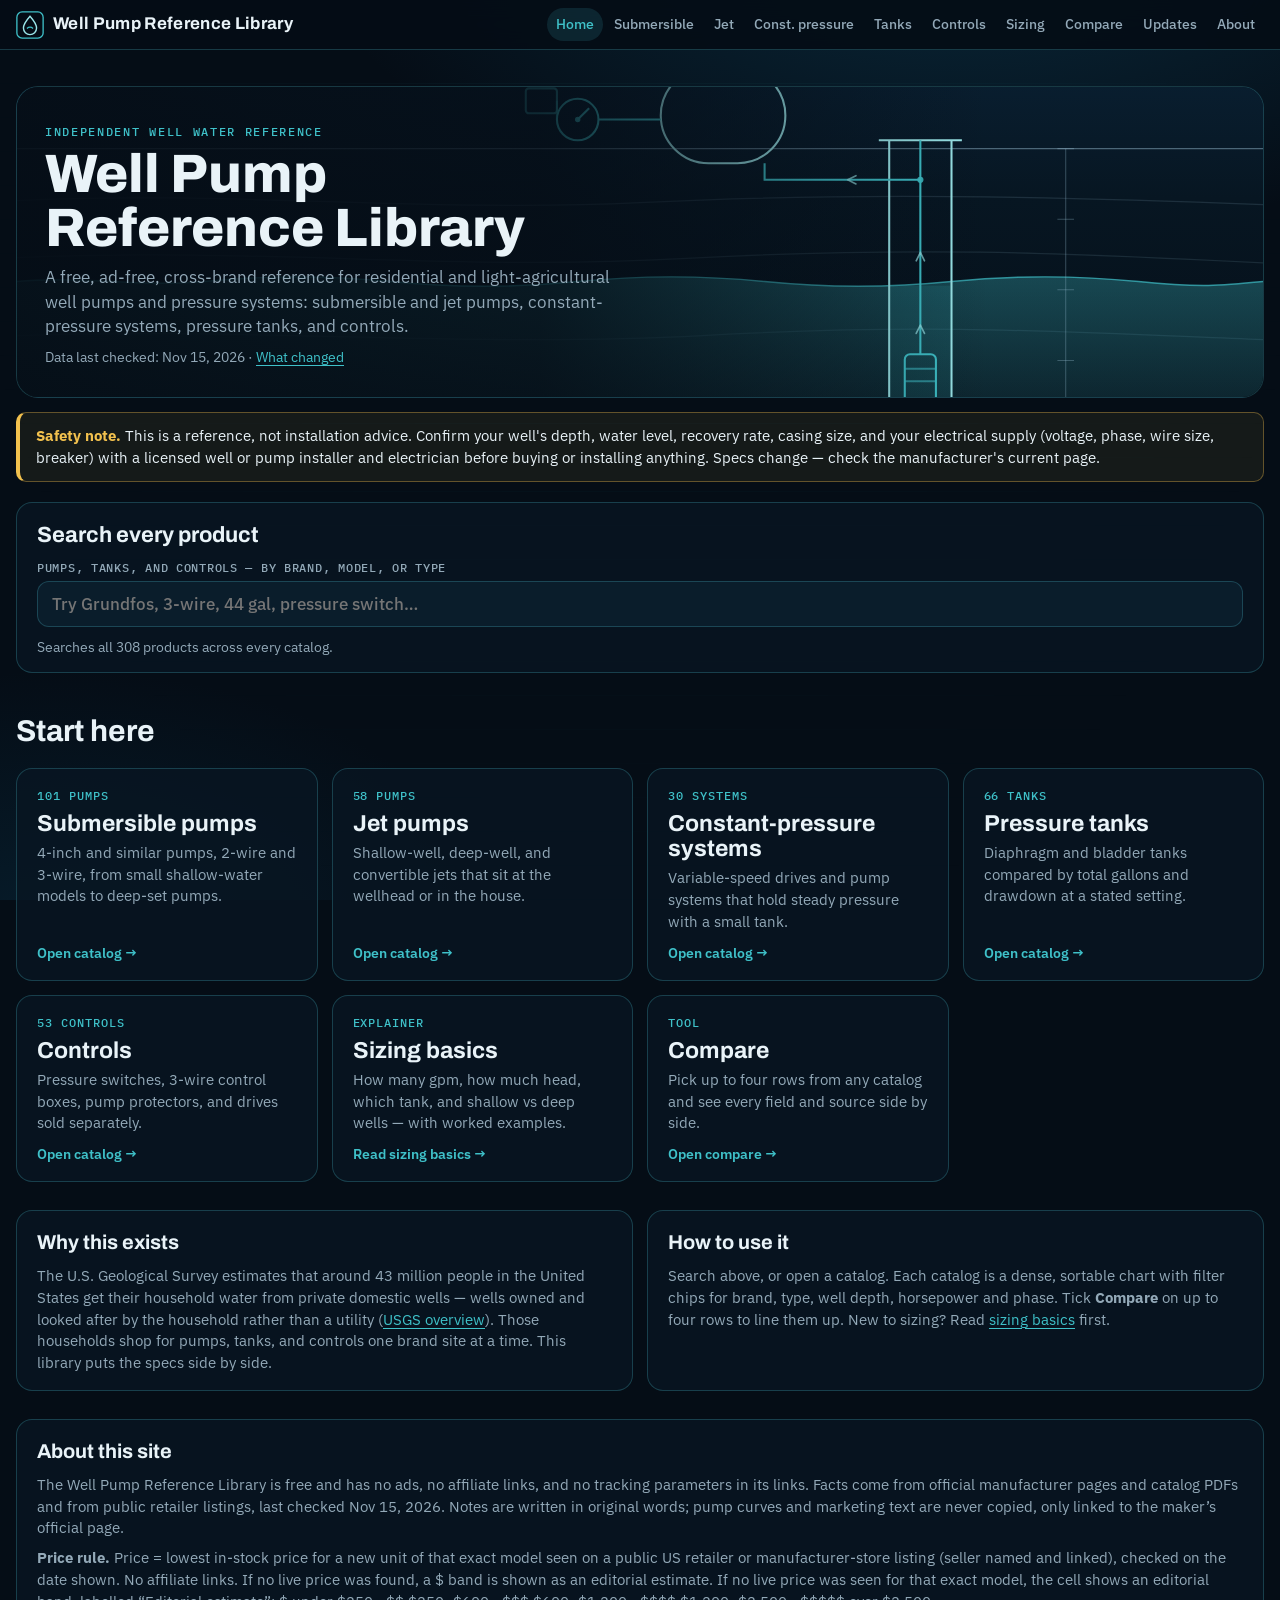
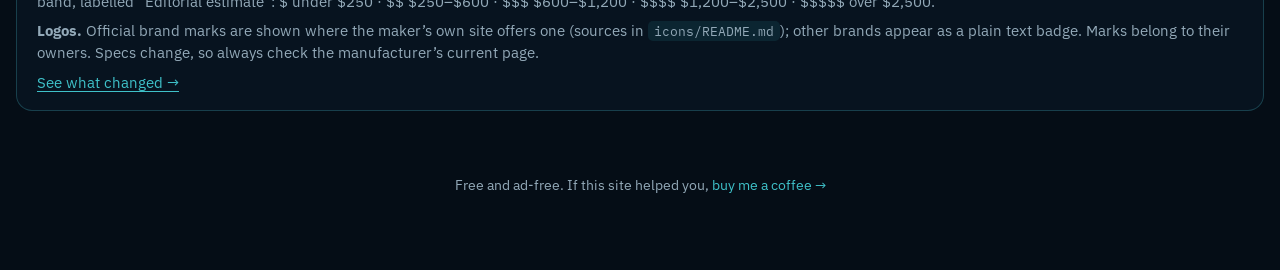
==== commit f85a52ef: "Add 71 more rows, live prices for 207 items, brand icons, and tidy brand and type names." ====
--- a/index.html
+++ b/index.html
@@ -122,12 +122,12 @@
     <h2 id="site-search-h">Search every product</h2>
     <label for="site-search">Pumps, tanks, and controls — by brand, model, or type</label>
     <input type="search" id="site-search" placeholder="Try Grundfos, 3-wire, 44 gal, pressure switch…" autocomplete="off" spellcheck="false" aria-describedby="site-status" aria-controls="site-results">
-    <p class="sr-status" id="site-status" aria-live="polite">Searches all 237 products across every catalog.</p>
+    <p class="sr-status" id="site-status" aria-live="polite">Searches all 308 products across every catalog.</p>
     <ul class="sr-list" id="site-results" hidden></ul>
   </section>
   <section class="grp">
     <h2>Start here</h2>
-    <div class="grid"><a class="card" href="submersible.html"><span class="cnt">73 pumps</span><span class="nm">Submersible pumps</span><span class="ds">4-inch and similar pumps, 2-wire and 3-wire, from small shallow-water models to deep-set pumps.</span><span class="go">Open catalog →</span></a><a class="card" href="jet.html"><span class="cnt">45 pumps</span><span class="nm">Jet pumps</span><span class="ds">Shallow-well, deep-well, and convertible jets that sit at the wellhead or in the house.</span><span class="go">Open catalog →</span></a><a class="card" href="constant-pressure.html"><span class="cnt">28 systems</span><span class="nm">Constant-pressure systems</span><span class="ds">Variable-speed drives and pump systems that hold steady pressure with a small tank.</span><span class="go">Open catalog →</span></a><a class="card" href="tanks.html"><span class="cnt">54 tanks</span><span class="nm">Pressure tanks</span><span class="ds">Diaphragm and bladder tanks compared by total gallons and drawdown at a stated setting.</span><span class="go">Open catalog →</span></a><a class="card" href="controls.html"><span class="cnt">37 controls</span><span class="nm">Controls</span><span class="ds">Pressure switches, 3-wire control boxes, pump protectors, and drives sold separately.</span><span class="go">Open catalog →</span></a><a class="card" href="sizing.html"><span class="cnt">Explainer</span><span class="nm">Sizing basics</span><span class="ds">How many gpm, how much head, which tank, and shallow vs deep wells — with worked examples.</span><span class="go">Read sizing basics →</span></a><a class="card" href="compare.html"><span class="cnt">Tool</span><span class="nm">Compare</span><span class="ds">Pick up to four rows from any catalog and see every field and source side by side.</span><span class="go">Open compare →</span></a></div>
+    <div class="grid"><a class="card" href="submersible.html"><span class="cnt">101 pumps</span><span class="nm">Submersible pumps</span><span class="ds">4-inch and similar pumps, 2-wire and 3-wire, from small shallow-water models to deep-set pumps.</span><span class="go">Open catalog →</span></a><a class="card" href="jet.html"><span class="cnt">58 pumps</span><span class="nm">Jet pumps</span><span class="ds">Shallow-well, deep-well, and convertible jets that sit at the wellhead or in the house.</span><span class="go">Open catalog →</span></a><a class="card" href="constant-pressure.html"><span class="cnt">30 systems</span><span class="nm">Constant-pressure systems</span><span class="ds">Variable-speed drives and pump systems that hold steady pressure with a small tank.</span><span class="go">Open catalog →</span></a><a class="card" href="tanks.html"><span class="cnt">66 tanks</span><span class="nm">Pressure tanks</span><span class="ds">Diaphragm and bladder tanks compared by total gallons and drawdown at a stated setting.</span><span class="go">Open catalog →</span></a><a class="card" href="controls.html"><span class="cnt">53 controls</span><span class="nm">Controls</span><span class="ds">Pressure switches, 3-wire control boxes, pump protectors, and drives sold separately.</span><span class="go">Open catalog →</span></a><a class="card" href="sizing.html"><span class="cnt">Explainer</span><span class="nm">Sizing basics</span><span class="ds">How many gpm, how much head, which tank, and shallow vs deep wells — with worked examples.</span><span class="go">Read sizing basics →</span></a><a class="card" href="compare.html"><span class="cnt">Tool</span><span class="nm">Compare</span><span class="ds">Pick up to four rows from any catalog and see every field and source side by side.</span><span class="go">Open compare →</span></a></div>
   </section>
   <div class="notes">
     <section>
@@ -144,7 +144,7 @@
       <h2>About this site</h2>
       <p>The Well Pump Reference Library is free and has no ads, no affiliate links, and no tracking parameters in its links. Facts come from official manufacturer pages and catalog PDFs and from public retailer listings, last checked Nov 15, 2026. Notes are written in original words; pump curves and marketing text are never copied, only linked to the maker’s official page.</p>
       <p><strong>Price rule.</strong> Price = lowest in-stock price for a new unit of that exact model seen on a public US retailer or manufacturer-store listing (seller named and linked), checked on the date shown. No affiliate links. If no live price was found, a $ band is shown as an editorial estimate. If no live price was seen for that exact model, the cell shows an editorial band, labelled “Editorial estimate”: $ under $250 · $$ $250–$600 · $$$ $600–$1,200 · $$$$ $1,200–$2,500 · $$$$$ over $2,500.</p>
-      <p><strong>Logos.</strong> Brand marks appear only once official ones are added (see <code>icons/README.md</code>); until then each brand is shown as a plain text badge. Specs change, so always check the manufacturer’s current page.</p>
+      <p><strong>Logos.</strong> Official brand marks are shown where the maker’s own site offers one (sources in <code>icons/README.md</code>); other brands appear as a plain text badge. Marks belong to their owners. Specs change, so always check the manufacturer’s current page.</p>
       <p><a href="updates.html">See what changed →</a></p>
     </section>
   </section>
@@ -168,7 +168,7 @@
 </script>
 <script src="compare.js?v=20261115a"></script>
 <script src="nav.js?v=20261115a"></script>
-<script>window.SEARCH_INDEX = [{"name": "FPS Tri-Seal 10FA05P4-2W115", "maker": "Franklin Electric", "tags": ["4-in submersible, 2-wire", "Deep well"], "icon": null, "section": "Submersible pumps", "href": "submersible.html#p-franklin-electric-10fa05p4-2w115"}, {"name": "FPS Tri-Seal 10FA05P4-2W230", "maker": "Franklin Electric", "tags": ["4-in submersible, 2-wire", "Deep well"], "icon": null, "section": "Submersible pumps", "href": "submersible.html#p-franklin-electric-10fa05p4-2w230"}, {"name": "FPS Tri-Seal 10FA07P4-2W230", "maker": "Franklin Electric", "tags": ["4-in submersible, 2-wire", "Deep well"], "icon": null, "section": "Submersible pumps", "href": "submersible.html#p-franklin-electric-10fa07p4-2w230"}, {"name": "FPS Tri-Seal 10FA1P4-2W230", "maker": "Franklin Electric", "tags": ["4-in submersible, 2-wire", "Deep well"], "icon": null, "section": "Submersible pumps", "href": "submersible.html#p-franklin-electric-10fa1p4-2w230"}, {"name": "FPS Tri-Seal 10FA15P4-2W230", "maker": "Franklin Electric", "tags": ["4-in submersible, 2-wire", "Deep well"], "icon": null, "section": "Submersible pumps", "href": "submersible.html#p-franklin-electric-10fa15p4-2w230"}, {"name": "FPS Tri-Seal 15FA05P4-2W230", "maker": "Franklin Electric", "tags": ["4-in submersible, 2-wire", "Deep well"], "icon": null, "section": "Submersible pumps", "href": "submersible.html#p-franklin-electric-15fa05p4-2w230"}, {"name": "FPS Tri-Seal 15FA07P4-2W230", "maker": "Franklin Electric", "tags": ["4-in submersible, 2-wire", "Deep well"], "icon": null, "section": "Submersible pumps", "href": "submersible.html#p-franklin-electric-15fa07p4-2w230"}, {"name": "FPS Tri-Seal 15FA1P4-2W230", "maker": "Franklin Electric", "tags": ["4-in submersible, 2-wire", "Deep well"], "icon": null, "section": "Submersible pumps", "href": "submersible.html#p-franklin-electric-15fa1p4-2w230"}, {"name": "FPS Tri-Seal 15FA15P4-2W230", "maker": "Franklin Electric", "tags": ["4-in submersible, 2-wire", "Deep well"], "icon": null, "section": "Submersible pumps", "href": "submersible.html#p-franklin-electric-15fa15p4-2w230"}, {"name": "FPS Tri-Seal 20FA07P4-2W230", "maker": "Franklin Electric", "tags": ["4-in submersible, 2-wire", "Deep well"], "icon": null, "section": "Submersible pumps", "href": "submersible.html#p-franklin-electric-20fa07p4-2w230"}, {"name": "FPS Tri-Seal 20FA1P4-2W230", "maker": "Franklin Electric", "tags": ["4-in submersible, 2-wire", "Deep well"], "icon": null, "section": "Submersible pumps", "href": "submersible.html#p-franklin-electric-20fa1p4-2w230"}, {"name": "FPS Tri-Seal 20FA15P4-2W230", "maker": "Franklin Electric", "tags": ["4-in submersible, 2-wire", "Deep well"], "icon": null, "section": "Submersible pumps", "href": "submersible.html#p-franklin-electric-20fa15p4-2w230"}, {"name": "FPS Tri-Seal 25FA1P4-2W230", "maker": "Franklin Electric", "tags": ["4-in submersible, 2-wire", "Deep well"], "icon": null, "section": "Submersible pumps", "href": "submersible.html#p-franklin-electric-25fa1p4-2w230"}, {"name": "FPS Tri-Seal 25FA15P4-2W230", "maker": "Franklin Electric", "tags": ["4-in submersible, 2-wire", "Deep well"], "icon": null, "section": "Submersible pumps", "href": "submersible.html#p-franklin-electric-25fa15p4-2w230"}, {"name": "FPS Tri-Seal 10FA05P4-3W230", "maker": "Franklin Electric", "tags": ["4-in submersible, 3-wire", "Deep well"], "icon": null, "section": "Submersible pumps", "href": "submersible.html#p-franklin-electric-10fa05p4-3w230"}, {"name": "FPS Tri-Seal 10FA1P4-3W230", "maker": "Franklin Electric", "tags": ["4-in submersible, 3-wire", "Deep well"], "icon": null, "section": "Submersible pumps", "href": "submersible.html#p-franklin-electric-10fa1p4-3w230"}, {"name": "FPS Tri-Seal 15FA1P4-3W230", "maker": "Franklin Electric", "tags": ["4-in submersible, 3-wire", "Deep well"], "icon": null, "section": "Submersible pumps", "href": "submersible.html#p-franklin-electric-15fa1p4-3w230"}, {"name": "FPS Tri-Seal 20FA15P4-3W230", "maker": "Franklin Electric", "tags": ["4-in submersible, 3-wire", "Deep well"], "icon": null, "section": "Submersible pumps", "href": "submersible.html#p-franklin-electric-20fa15p4-3w230"}, {"name": "FPS Tri-Seal 10FA05S4-2W230", "maker": "Franklin Electric", "tags": ["4-in submersible, 2-wire", "Deep well"], "icon": null, "section": "Submersible pumps", "href": "submersible.html#p-franklin-electric-10fa05s4-2w230"}, {"name": "FPS Tri-Seal 15FA1S4-2W230", "maker": "Franklin Electric", "tags": ["4-in submersible, 2-wire", "Deep well"], "icon": null, "section": "Submersible pumps", "href": "submersible.html#p-franklin-electric-15fa1s4-2w230"}, {"name": "FPS Tri-Seal 10FA2S4-PE", "maker": "Franklin Electric", "tags": ["4-in submersible, pump end only", "Deep well"], "icon": null, "section": "Submersible pumps", "href": "submersible.html#p-franklin-electric-10fa2s4-pe"}, {"name": "FPS Tri-Seal 15FA2S4-PE", "maker": "Franklin Electric", "tags": ["4-in submersible, pump end only", "Deep well"], "icon": null, "section": "Submersible pumps", "href": "submersible.html#p-franklin-electric-15fa2s4-pe"}, {"name": "FPS Tri-Seal 20FA2S4-PE", "maker": "Franklin Electric", "tags": ["4-in submersible, pump end only", "Deep well"], "icon": null, "section": "Submersible pumps", "href": "submersible.html#p-franklin-electric-20fa2s4-pe"}, {"name": "FPS Tri-Seal 25FA2S4-PE", "maker": "Franklin Electric", "tags": ["4-in submersible, pump end only", "Deep well"], "icon": null, "section": "Submersible pumps", "href": "submersible.html#p-franklin-electric-25fa2s4-pe"}, {"name": "RL12G05-2W1V", "maker": "Red Lion", "tags": ["4-in submersible, 2-wire", "Deep well"], "icon": null, "section": "Submersible pumps", "href": "submersible.html#p-red-lion-rl12g05-2w1v"}, {"name": "RL12G05-2W2V", "maker": "Red Lion", "tags": ["4-in submersible, 2-wire", "Deep well"], "icon": null, "section": "Submersible pumps", "href": "submersible.html#p-red-lion-rl12g05-2w2v"}, {"name": "RL12G07-2W2V", "maker": "Red Lion", "tags": ["4-in submersible, 2-wire", "Deep well"], "icon": null, "section": "Submersible pumps", "href": "submersible.html#p-red-lion-rl12g07-2w2v"}, {"name": "RL12G10-2W2V", "maker": "Red Lion", "tags": ["4-in submersible, 2-wire", "Deep well"], "icon": null, "section": "Submersible pumps", "href": "submersible.html#p-red-lion-rl12g10-2w2v"}, {"name": "RL12G15-3W2V", "maker": "Red Lion", "tags": ["4-in submersible, 3-wire", "Deep well"], "icon": null, "section": "Submersible pumps", "href": "submersible.html#p-red-lion-rl12g15-3w2v"}, {"name": "RL22G10-3W2V", "maker": "Red Lion", "tags": ["4-in submersible, 3-wire", "Deep well"], "icon": null, "section": "Submersible pumps", "href": "submersible.html#p-red-lion-rl22g10-3w2v"}, {"name": "RS5G05-3W2V", "maker": "Red Lion", "tags": ["4-in submersible, 3-wire", "Deep well"], "icon": null, "section": "Submersible pumps", "href": "submersible.html#p-red-lion-rs5g05-3w2v"}, {"name": "RS5G07-3W2V", "maker": "Red Lion", "tags": ["4-in submersible, 3-wire", "Deep well"], "icon": null, "section": "Submersible pumps", "href": "submersible.html#p-red-lion-rs5g07-3w2v"}, {"name": "RS12G05-3W2V", "maker": "Red Lion", "tags": ["4-in submersible, 3-wire", "Deep well"], "icon": null, "section": "Submersible pumps", "href": "submersible.html#p-red-lion-rs12g05-3w2v"}, {"name": "RS12G07-3W2V", "maker": "Red Lion", "tags": ["4-in submersible, 3-wire", "Deep well"], "icon": null, "section": "Submersible pumps", "href": "submersible.html#p-red-lion-rs12g07-3w2v"}, {"name": "RS12G10-3W2V", "maker": "Red Lion", "tags": ["4-in submersible, 3-wire", "Deep well"], "icon": null, "section": "Submersible pumps", "href": "submersible.html#p-red-lion-rs12g10-3w2v"}, {"name": "RS12G15-3W2V", "maker": "Red Lion", "tags": ["4-in submersible, 3-wire", "Deep well"], "icon": null, "section": "Submersible pumps", "href": "submersible.html#p-red-lion-rs12g15-3w2v"}, {"name": "RS22G07-3W2V", "maker": "Red Lion", "tags": ["4-in submersible, 3-wire", "Deep well"], "icon": null, "section": "Submersible pumps", "href": "submersible.html#p-red-lion-rs22g07-3w2v"}, {"name": "RS22G10-3W2V", "maker": "Red Lion", "tags": ["4-in submersible, 3-wire", "Deep well"], "icon": null, "section": "Submersible pumps", "href": "submersible.html#p-red-lion-rs22g10-3w2v"}, {"name": "RS22G15-3W2V", "maker": "Red Lion", "tags": ["4-in submersible, 3-wire", "Deep well"], "icon": null, "section": "Submersible pumps", "href": "submersible.html#p-red-lion-rs22g15-3w2v"}, {"name": "5GS05", "maker": "Goulds Water Technology", "tags": ["4-in submersible, pump end only", "Deep well"], "icon": null, "section": "Submersible pumps", "href": "submersible.html#p-goulds-water-technology-5gs05"}, {"name": "5GS10", "maker": "Goulds Water Technology", "tags": ["4-in submersible, pump end only", "Deep well"], "icon": null, "section": "Submersible pumps", "href": "submersible.html#p-goulds-water-technology-5gs10"}, {"name": "7GS05", "maker": "Goulds Water Technology", "tags": ["4-in submersible, pump end only", "Deep well"], "icon": null, "section": "Submersible pumps", "href": "submersible.html#p-goulds-water-technology-7gs05"}, {"name": "7GS10", "maker": "Goulds Water Technology", "tags": ["4-in submersible, pump end only", "Deep well"], "icon": null, "section": "Submersible pumps", "href": "submersible.html#p-goulds-water-technology-7gs10"}, {"name": "10GS05", "maker": "Goulds Water Technology", "tags": ["4-in submersible, pump end only", "Deep well"], "icon": null, "section": "Submersible pumps", "href": "submersible.html#p-goulds-water-technology-10gs05"}, {"name": "10GS07", "maker": "Goulds Water Technology", "tags": ["4-in submersible, pump end only", "Deep well"], "icon": null, "section": "Submersible pumps", "href": "submersible.html#p-goulds-water-technology-10gs07"}, {"name": "10GS10", "maker": "Goulds Water Technology", "tags": ["4-in submersible, pump end only", "Deep well"], "icon": null, "section": "Submersible pumps", "href": "submersible.html#p-goulds-water-technology-10gs10"}, {"name": "10GS15", "maker": "Goulds Water Technology", "tags": ["4-in submersible, pump end only", "Deep well"], "icon": null, "section": "Submersible pumps", "href": "submersible.html#p-goulds-water-technology-10gs15"}, {"name": "10GS20", "maker": "Goulds Water Technology", "tags": ["4-in submersible, pump end only", "Deep well"], "icon": null, "section": "Submersible pumps", "href": "submersible.html#p-goulds-water-technology-10gs20"}, {"name": "13GS10", "maker": "Goulds Water Technology", "tags": ["4-in submersible, pump end only", "Deep well"], "icon": null, "section": "Submersible pumps", "href": "submersible.html#p-goulds-water-technology-13gs10"}, {"name": "18GS10", "maker": "Goulds Water Technology", "tags": ["4-in submersible, pump end only", "Deep well"], "icon": null, "section": "Submersible pumps", "href": "submersible.html#p-goulds-water-technology-18gs10"}, {"name": "18GS15", "maker": "Goulds Water Technology", "tags": ["4-in submersible, pump end only", "Deep well"], "icon": null, "section": "Submersible pumps", "href": "submersible.html#p-goulds-water-technology-18gs15"}, {"name": "25GS10", "maker": "Goulds Water Technology", "tags": ["4-in submersible, pump end only", "Deep well"], "icon": null, "section": "Submersible pumps", "href": "submersible.html#p-goulds-water-technology-25gs10"}, {"name": "25GS20", "maker": "Goulds Water Technology", "tags": ["4-in submersible, pump end only", "Deep well"], "icon": null, "section": "Submersible pumps", "href": "submersible.html#p-goulds-water-technology-25gs20"}, {"name": "FP 4-in 2-wire FP2211", "maker": "Flotec (Pentair)", "tags": ["4-in submersible, 2-wire", "Deep well"], "icon": null, "section": "Submersible pumps", "href": "submersible.html#p-flotec-pentair-fp2211"}, {"name": "FP 4-in 2-wire FP2212", "maker": "Flotec (Pentair)", "tags": ["4-in submersible, 2-wire", "Deep well"], "icon": null, "section": "Submersible pumps", "href": "submersible.html#p-flotec-pentair-fp2212"}, {"name": "FP 4-in 2-wire FP2222", "maker": "Flotec (Pentair)", "tags": ["4-in submersible, 2-wire", "Deep well"], "icon": null, "section": "Submersible pumps", "href": "submersible.html#p-flotec-pentair-fp2222"}, {"name": "FP 4-in 2-wire FP2232", "maker": "Flotec (Pentair)", "tags": ["4-in submersible, 2-wire", "Deep well"], "icon": null, "section": "Submersible pumps", "href": "submersible.html#p-flotec-pentair-fp2232"}, {"name": "Signature 2000 JP (composite) S5P4JP05221", "maker": "Pentair Sta-Rite", "tags": ["4-in submersible, 2-wire", "Deep well"], "icon": null, "section": "Submersible pumps", "href": "submersible.html#p-pentair-sta-rite-s5p4jp05221"}, {"name": "Signature 2000 JP (composite) S5P4JP07221", "maker": "Pentair Sta-Rite", "tags": ["4-in submersible, 2-wire", "Deep well"], "icon": null, "section": "Submersible pumps", "href": "submersible.html#p-pentair-sta-rite-s5p4jp07221"}, {"name": "Signature 2000 JP (composite) S5P4JP10221", "maker": "Pentair Sta-Rite", "tags": ["4-in submersible, 2-wire", "Deep well"], "icon": null, "section": "Submersible pumps", "href": "submersible.html#p-pentair-sta-rite-s5p4jp10221"}, {"name": "Signature 2000 JP (composite) S5P4JP05231", "maker": "Pentair Sta-Rite", "tags": ["4-in submersible, 3-wire", "Deep well"], "icon": null, "section": "Submersible pumps", "href": "submersible.html#p-pentair-sta-rite-s5p4jp05231"}, {"name": "Signature 2000 JP (composite) S7P4JP05121", "maker": "Pentair Sta-Rite", "tags": ["4-in submersible, 2-wire", "Deep well"], "icon": null, "section": "Submersible pumps", "href": "submersible.html#p-pentair-sta-rite-s7p4jp05121"}, {"name": "Signature 2000 JP (composite) S7P4JP05221", "maker": "Pentair Sta-Rite", "tags": ["4-in submersible, 2-wire", "Deep well"], "icon": null, "section": "Submersible pumps", "href": "submersible.html#p-pentair-sta-rite-s7p4jp05221"}, {"name": "Signature 2000 JP (composite) S7P4JP10221", "maker": "Pentair Sta-Rite", "tags": ["4-in submersible, 2-wire", "Deep well"], "icon": null, "section": "Submersible pumps", "href": "submersible.html#p-pentair-sta-rite-s7p4jp10221"}, {"name": "Signature 2000 JP (composite) S7P4JP15221", "maker": "Pentair Sta-Rite", "tags": ["4-in submersible, 2-wire", "Deep well"], "icon": null, "section": "Submersible pumps", "href": "submersible.html#p-pentair-sta-rite-s7p4jp15221"}, {"name": "Signature 2000 JP (composite) S7P4JP10231", "maker": "Pentair Sta-Rite", "tags": ["4-in submersible, 3-wire", "Deep well"], "icon": null, "section": "Submersible pumps", "href": "submersible.html#p-pentair-sta-rite-s7p4jp10231"}, {"name": "Signature 2000 HS (stainless) S5P4HS15221", "maker": "Pentair Sta-Rite", "tags": ["4-in submersible, 2-wire", "Deep well"], "icon": null, "section": "Submersible pumps", "href": "submersible.html#p-pentair-sta-rite-s5p4hs15221"}, {"name": "Signature 2000 HS (stainless) S7P4HS05221", "maker": "Pentair Sta-Rite", "tags": ["4-in submersible, 2-wire", "Deep well"], "icon": null, "section": "Submersible pumps", "href": "submersible.html#p-pentair-sta-rite-s7p4hs05221"}, {"name": "Signature 2000 HS (stainless) S7P4HS10221", "maker": "Pentair Sta-Rite", "tags": ["4-in submersible, 2-wire", "Deep well"], "icon": null, "section": "Submersible pumps", "href": "submersible.html#p-pentair-sta-rite-s7p4hs10221"}, {"name": "Signature 2000 HS (stainless) S7P4HS15231", "maker": "Pentair Sta-Rite", "tags": ["4-in submersible, 3-wire", "Deep well"], "icon": null, "section": "Submersible pumps", "href": "submersible.html#p-pentair-sta-rite-s7p4hs15231"}, {"name": "EFSUB (Home Depot) EFSUB5-122HD", "maker": "Everbilt", "tags": ["4-in submersible, 2-wire", "Deep well"], "icon": null, "section": "Submersible pumps", "href": "submersible.html#p-everbilt-efsub5-122hd"}, {"name": "EFSUB (Home Depot) EFSUB10-122HD", "maker": "Everbilt", "tags": ["4-in submersible, 2-wire", "Deep well"], "icon": null, "section": "Submersible pumps", "href": "submersible.html#p-everbilt-efsub10-122hd"}, {"name": "4-in 2-wire 2850G", "maker": "Simer", "tags": ["4-in submersible, 2-wire", "Deep well"], "icon": null, "section": "Submersible pumps", "href": "submersible.html#p-simer-2850g"}, {"name": "JS+ J5S", "maker": "Goulds Water Technology", "tags": ["Cast iron shallow-well jet pump (integral ejector, pressure switch included)", "Shallow well"], "icon": null, "section": "Jet pumps", "href": "jet.html#p-goulds-js-plus-j5s"}, {"name": "JS+ J5SH", "maker": "Goulds Water Technology", "tags": ["Cast iron shallow-well jet pump (integral ejector, pressure switch included)", "Shallow well"], "icon": null, "section": "Jet pumps", "href": "jet.html#p-goulds-js-plus-j5sh"}, {"name": "JS+ J7S", "maker": "Goulds Water Technology", "tags": ["Cast iron shallow-well jet pump (integral ejector, pressure switch included)", "Shallow well"], "icon": null, "section": "Jet pumps", "href": "jet.html#p-goulds-js-plus-j7s"}, {"name": "JS+ J10S", "maker": "Goulds Water Technology", "tags": ["Cast iron shallow-well jet pump (integral ejector, pressure switch included)", "Shallow well"], "icon": null, "section": "Jet pumps", "href": "jet.html#p-goulds-js-plus-j10s"}, {"name": "JS+ J15S", "maker": "Goulds Water Technology", "tags": ["Cast iron shallow-well jet pump (integral ejector, pressure switch included)", "Shallow well"], "icon": null, "section": "Jet pumps", "href": "jet.html#p-goulds-js-plus-j15s"}, {"name": "J+ J5", "maker": "Goulds Water Technology", "tags": ["Cast iron convertible jet pump (pressure switch included; jet package sold separately)", "Shallow well", "Deep well"], "icon": null, "section": "Jet pumps", "href": "jet.html#p-goulds-jplus-j5"}, {"name": "J+ J7", "maker": "Goulds Water Technology", "tags": ["Cast iron convertible jet pump (pressure switch included; jet package sold separately)", "Shallow well", "Deep well"], "icon": null, "section": "Jet pumps", "href": "jet.html#p-goulds-jplus-j7"}, {"name": "J+ J10", "maker": "Goulds Water Technology", "tags": ["Cast iron convertible jet pump (pressure switch included; jet package sold separately)", "Shallow well", "Deep well"], "icon": null, "section": "Jet pumps", "href": "jet.html#p-goulds-jplus-j10"}, {"name": "J+ J15", "maker": "Goulds Water Technology", "tags": ["Cast iron convertible jet pump (pressure switch included; jet package sold separately)", "Shallow well", "Deep well"], "icon": null, "section": "Jet pumps", "href": "jet.html#p-goulds-jplus-j15"}, {"name": "RJS-PREM RJS-50-PREM", "maker": "Red Lion", "tags": ["Cast iron shallow-well jet pump with thermoplastic impeller (pressure switch included)", "Shallow well"], "icon": null, "section": "Jet pumps", "href": "jet.html#p-red-lion-rjs-50-prem"}, {"name": "RJS-PREM RJS-75-PREM", "maker": "Red Lion", "tags": ["Cast iron shallow-well jet pump with thermoplastic impeller (pressure switch included)", "Shallow well"], "icon": null, "section": "Jet pumps", "href": "jet.html#p-red-lion-rjs-75-prem"}, {"name": "RJS-PREM RJS-100-PREM", "maker": "Red Lion", "tags": ["Cast iron shallow-well jet pump with thermoplastic impeller (pressure switch included)", "Shallow well"], "icon": null, "section": "Jet pumps", "href": "jet.html#p-red-lion-rjs-100-prem"}, {"name": "RJC-PREM RJC-50-PREM", "maker": "Red Lion", "tags": ["Cast iron convertible jet pump with injector kit", "Shallow well", "Deep well"], "icon": null, "section": "Jet pumps", "href": "jet.html#p-red-lion-rjc-50-prem"}, {"name": "RJC-PREM RJC-75-PREM", "maker": "Red Lion", "tags": ["Cast iron convertible jet pump with injector kit", "Shallow well", "Deep well"], "icon": null, "section": "Jet pumps", "href": "jet.html#p-red-lion-rjc-75-prem"}, {"name": "FP4012-10", "maker": "Flotec", "tags": ["Thermoplastic shallow-well jet pump with built-in pressure switch", "Shallow well"], "icon": null, "section": "Jet pumps", "href": "jet.html#p-flotec-fp4012-10"}, {"name": "FP4022-10", "maker": "Flotec", "tags": ["Thermoplastic shallow-well jet pump with built-in pressure switch", "Shallow well"], "icon": null, "section": "Jet pumps", "href": "jet.html#p-flotec-fp4022-10"}, {"name": "FP4032", "maker": "Flotec", "tags": ["Thermoplastic shallow-well jet pump with built-in pressure switch", "Shallow well"], "icon": null, "section": "Jet pumps", "href": "jet.html#p-flotec-fp4032"}, {"name": "EK05S", "maker": "Flint & Walling", "tags": ["Cast iron shallow-well jet pump (ejector + pressure switch)", "Shallow well"], "icon": null, "section": "Jet pumps", "href": "jet.html#p-flint-walling-ek05s"}, {"name": "EK07S", "maker": "Flint & Walling", "tags": ["Cast iron shallow-well jet pump (ejector + pressure switch)", "Shallow well"], "icon": null, "section": "Jet pumps", "href": "jet.html#p-flint-walling-ek07s"}, {"name": "EK10S", "maker": "Flint & Walling", "tags": ["Cast iron shallow-well jet pump (ejector + pressure switch)", "Shallow well"], "icon": null, "section": "Jet pumps", "href": "jet.html#p-flint-walling-ek10s"}, {"name": "CPJS CPJ05SB", "maker": "Flint & Walling", "tags": ["Cast iron shallow-well jet pump with NEMA J motor, ejector and pressure switch", "Shallow well"], "icon": null, "section": "Jet pumps", "href": "jet.html#p-flint-walling-cpj05sb"}, {"name": "CPJS CPJ07SB", "maker": "Flint & Walling", "tags": ["Cast iron shallow-well jet pump with NEMA J motor, ejector and pressure switch", "Shallow well"], "icon": null, "section": "Jet pumps", "href": "jet.html#p-flint-walling-cpj07sb"}, {"name": "CPJS CPJ10SB", "maker": "Flint & Walling", "tags": ["Cast iron shallow-well jet pump with NEMA J motor, ejector and pressure switch", "Shallow well"], "icon": null, "section": "Jet pumps", "href": "jet.html#p-flint-walling-cpj10sb"}, {"name": "CPJS CPJ15S", "maker": "Flint & Walling", "tags": ["Cast iron shallow-well jet pump with NEMA J motor, ejector and pressure switch", "Shallow well"], "icon": null, "section": "Jet pumps", "href": "jet.html#p-flint-walling-cpj15s"}, {"name": "CPJ05B", "maker": "Flint & Walling", "tags": ["Cast iron convertible jet pump with pressure regulator (ejector sold separately)", "Shallow well", "Deep well"], "icon": null, "section": "Jet pumps", "href": "jet.html#p-flint-walling-cpj05b"}, {"name": "CPJ07B", "maker": "Flint & Walling", "tags": ["Cast iron convertible jet pump with pressure regulator (ejector sold separately)", "Shallow well", "Deep well"], "icon": null, "section": "Jet pumps", "href": "jet.html#p-flint-walling-cpj07b"}, {"name": "CPJ10B", "maker": "Flint & Walling", "tags": ["Cast iron convertible jet pump with pressure regulator (ejector sold separately)", "Shallow well", "Deep well"], "icon": null, "section": "Jet pumps", "href": "jet.html#p-flint-walling-cpj10b"}, {"name": "CPJ15", "maker": "Flint & Walling", "tags": ["Cast iron convertible jet pump with pressure regulator (ejector sold separately)", "Shallow well", "Deep well"], "icon": null, "section": "Jet pumps", "href": "jet.html#p-flint-walling-cpj15"}, {"name": "CPH05", "maker": "Flint & Walling", "tags": ["Cast iron convertible jet pump (pump, motor, pressure switch; ejector and control package sold separately)", "Shallow well", "Deep well"], "icon": null, "section": "Jet pumps", "href": "jet.html#p-flint-walling-cph05"}, {"name": "CPH07", "maker": "Flint & Walling", "tags": ["Cast iron convertible jet pump (pump, motor, pressure switch; ejector and control package sold separately)", "Shallow well", "Deep well"], "icon": null, "section": "Jet pumps", "href": "jet.html#p-flint-walling-cph07"}, {"name": "CPH10", "maker": "Flint & Walling", "tags": ["Cast iron convertible jet pump (pump, motor, pressure switch; ejector and control package sold separately)", "Shallow well", "Deep well"], "icon": null, "section": "Jet pumps", "href": "jet.html#p-flint-walling-cph10"}, {"name": "VersaJet FVJ05CI", "maker": "Franklin Electric", "tags": ["Cast iron shallow-well jet pump, quick-change nozzle (pressure switch installed)", "Shallow well"], "icon": null, "section": "Jet pumps", "href": "jet.html#p-franklin-versajet-fvj05ci"}, {"name": "VersaJet FVJ07CI", "maker": "Franklin Electric", "tags": ["Cast iron shallow-well jet pump, quick-change nozzle (pressure switch installed)", "Shallow well"], "icon": null, "section": "Jet pumps", "href": "jet.html#p-franklin-versajet-fvj07ci"}, {"name": "VersaJet FVJ1CI", "maker": "Franklin Electric", "tags": ["Cast iron shallow-well jet pump, quick-change nozzle (pressure switch installed)", "Shallow well"], "icon": null, "section": "Jet pumps", "href": "jet.html#p-franklin-versajet-fvj1ci"}, {"name": "VersaJet FVJ15CI", "maker": "Franklin Electric", "tags": ["Cast iron shallow-well jet pump, quick-change nozzle (pressure switch installed)", "Shallow well"], "icon": null, "section": "Jet pumps", "href": "jet.html#p-franklin-versajet-fvj15ci"}, {"name": "C Series FE05CI-C", "maker": "Franklin Electric", "tags": ["Cast iron convertible jet pump (deep-well injector kit sold separately)", "Shallow well", "Deep well"], "icon": null, "section": "Jet pumps", "href": "jet.html#p-franklin-c-series-fe05ci-c"}, {"name": "C Series FE07CI-C", "maker": "Franklin Electric", "tags": ["Cast iron convertible jet pump (deep-well injector kit sold separately)", "Shallow well", "Deep well"], "icon": null, "section": "Jet pumps", "href": "jet.html#p-franklin-c-series-fe07ci-c"}, {"name": "SWJ (Cyclone) FSWJ05P", "maker": "Franklin Electric", "tags": ["Thermoplastic shallow-well jet pump (pressure switch installed)", "Shallow well"], "icon": null, "section": "Jet pumps", "href": "jet.html#p-franklin-swj-fswj05p"}, {"name": "SWJ (Cyclone) FSWJ07P", "maker": "Franklin Electric", "tags": ["Thermoplastic shallow-well jet pump (pressure switch installed)", "Shallow well"], "icon": null, "section": "Jet pumps", "href": "jet.html#p-franklin-swj-fswj07p"}, {"name": "SWJ (Cyclone) FSWJ1P", "maker": "Franklin Electric", "tags": ["Thermoplastic shallow-well jet pump (pressure switch installed)", "Shallow well"], "icon": null, "section": "Jet pumps", "href": "jet.html#p-franklin-swj-fswj1p"}, {"name": "SWS50", "maker": "Wayne", "tags": ["Cast iron shallow-well jet pump (pressure switch included)", "Shallow well"], "icon": null, "section": "Jet pumps", "href": "jet.html#p-wayne-sws50"}, {"name": "CWS50", "maker": "Wayne", "tags": ["Cast iron convertible jet pump (jet assembly sold separately)", "Shallow well", "Deep well"], "icon": null, "section": "Jet pumps", "href": "jet.html#p-wayne-cws50"}, {"name": "HMSD", "maker": "Pentair Sta-Rite", "tags": ["Cast iron two-stage convertible jet / centrifugal pump (jet package sold separately)", "Shallow well", "Deep well"], "icon": null, "section": "Jet pumps", "href": "jet.html#p-sta-rite-hmsd"}, {"name": "HMSE", "maker": "Pentair Sta-Rite", "tags": ["Cast iron two-stage convertible jet / centrifugal pump (jet package sold separately)", "Shallow well", "Deep well"], "icon": null, "section": "Jet pumps", "href": "jet.html#p-sta-rite-hmse"}, {"name": "HMSF", "maker": "Pentair Sta-Rite", "tags": ["Cast iron two-stage convertible jet / centrifugal pump (jet package sold separately)", "Shallow well", "Deep well"], "icon": null, "section": "Jet pumps", "href": "jet.html#p-sta-rite-hmsf"}, {"name": "Aquavar SOLO2 1AS15", "maker": "Goulds Water Technology", "tags": ["Constant-pressure controller (VFD)", "Deep well"], "icon": null, "section": "Constant-pressure systems", "href": "constant-pressure.html#p-goulds-aquavar-solo2-1as15"}, {"name": "Aquavar SOLO2 3AS20", "maker": "Goulds Water Technology", "tags": ["Constant-pressure controller (VFD)", "Deep well"], "icon": null, "section": "Constant-pressure systems", "href": "constant-pressure.html#p-goulds-aquavar-solo2-3as20"}, {"name": "Aquavar SOLO2 3AS30", "maker": "Goulds Water Technology", "tags": ["Constant-pressure controller (VFD)", "Deep well"], "icon": null, "section": "Constant-pressure systems", "href": "constant-pressure.html#p-goulds-aquavar-solo2-3as30"}, {"name": "Aquavar SOLO2 3AS50", "maker": "Goulds Water Technology", "tags": ["Constant-pressure controller (VFD)", "Deep well"], "icon": null, "section": "Constant-pressure systems", "href": "constant-pressure.html#p-goulds-aquavar-solo2-3as50"}, {"name": "SubDrive Connect SubDrive20 Connect (5870205313C)", "maker": "Franklin Electric", "tags": ["Constant-pressure controller (VFD)", "Deep well", "Shallow well"], "icon": null, "section": "Constant-pressure systems", "href": "constant-pressure.html#p-franklin-subdrive20-connect"}, {"name": "SubDrive Connect SubDrive30 Connect (5870205403C)", "maker": "Franklin Electric", "tags": ["Constant-pressure controller (VFD)", "Deep well", "Shallow well"], "icon": null, "section": "Constant-pressure systems", "href": "constant-pressure.html#p-franklin-subdrive30-connect"}, {"name": "SubDrive Connect SubDrive50 Connect (5870205503C)", "maker": "Franklin Electric", "tags": ["Constant-pressure controller (VFD)", "Deep well", "Shallow well"], "icon": null, "section": "Constant-pressure systems", "href": "constant-pressure.html#p-franklin-subdrive50-connect"}, {"name": "SubDrive NEMA 4 SubDrive75 (5870203384)", "maker": "Franklin Electric", "tags": ["Constant-pressure controller (VFD)", "Deep well"], "icon": null, "section": "Constant-pressure systems", "href": "constant-pressure.html#p-franklin-subdrive75-nema4"}, {"name": "SubDrive NEMA 4 SubDrive100 (5870204104)", "maker": "Franklin Electric", "tags": ["Constant-pressure controller (VFD)", "Deep well"], "icon": null, "section": "Constant-pressure systems", "href": "constant-pressure.html#p-franklin-subdrive100-nema4"}, {"name": "SubDrive NEMA 4 SubDrive150 (5870204154)", "maker": "Franklin Electric", "tags": ["Constant-pressure controller (VFD)", "Deep well"], "icon": null, "section": "Constant-pressure systems", "href": "constant-pressure.html#p-franklin-subdrive150-nema4"}, {"name": "SubDrive NEMA 4 SubDrive300 (5870206300)", "maker": "Franklin Electric", "tags": ["Constant-pressure controller (VFD)", "Deep well"], "icon": null, "section": "Constant-pressure systems", "href": "constant-pressure.html#p-franklin-subdrive300-nema4"}, {"name": "MonoDrive NEMA 4 MonoDrive / MonoDriveXT (e.g. 5870203114, 5870204114)", "maker": "Franklin Electric", "tags": ["Constant-pressure controller (VFD)", "Deep well"], "icon": null, "section": "Constant-pressure systems", "href": "constant-pressure.html#p-franklin-monodrive-xt-nema4"}, {"name": "SubDrive Utility UT2W (5870202003)", "maker": "Franklin Electric", "tags": ["Constant-pressure controller (VFD)", "Deep well", "Shallow well"], "icon": null, "section": "Constant-pressure systems", "href": "constant-pressure.html#p-franklin-subdrive-utility-ut2w"}, {"name": "SubDrive Utility UT3P (5870202303)", "maker": "Franklin Electric", "tags": ["Constant-pressure controller (VFD)", "Deep well", "Shallow well"], "icon": null, "section": "Constant-pressure systems", "href": "constant-pressure.html#p-franklin-subdrive-utility-ut3p"}, {"name": "SubDrive QuickPAK QuickPAK (motor + pump + drive; e.g. 93806604C family)", "maker": "Franklin Electric", "tags": ["Constant-pressure system (submersible)", "Deep well"], "icon": null, "section": "Constant-pressure systems", "href": "constant-pressure.html#p-franklin-subdrive-quickpak"}, {"name": "SubDrive Connect Plus SDCP-SUB0723", "maker": "Franklin Electric", "tags": ["Constant-pressure controller (VFD)", "Deep well", "Shallow well"], "icon": null, "section": "Constant-pressure systems", "href": "constant-pressure.html#p-franklin-sdcp-sub0723"}, {"name": "SubDrive Connect Plus SDCP-SUB1523", "maker": "Franklin Electric", "tags": ["Constant-pressure controller (VFD)", "Deep well", "Shallow well"], "icon": null, "section": "Constant-pressure systems", "href": "constant-pressure.html#p-franklin-sdcp-sub1523"}, {"name": "SubDrive Connect Plus SDCP-SUB2043", "maker": "Franklin Electric", "tags": ["Constant-pressure controller (VFD)", "Deep well", "Shallow well"], "icon": null, "section": "Constant-pressure systems", "href": "constant-pressure.html#p-franklin-sdcp-sub2043"}, {"name": "Intellidrive PID10", "maker": "Pentair (Pentek)", "tags": ["Constant-pressure controller (VFD)", "Deep well"], "icon": null, "section": "Constant-pressure systems", "href": "constant-pressure.html#p-pentek-intellidrive-pid10"}, {"name": "Intellidrive PID20", "maker": "Pentair (Pentek)", "tags": ["Constant-pressure controller (VFD)", "Deep well"], "icon": null, "section": "Constant-pressure systems", "href": "constant-pressure.html#p-pentek-intellidrive-pid20"}, {"name": "Intellidrive PID30", "maker": "Pentair (Pentek)", "tags": ["Constant-pressure controller (VFD)", "Deep well"], "icon": null, "section": "Constant-pressure systems", "href": "constant-pressure.html#p-pentek-intellidrive-pid30"}, {"name": "Intellidrive PID50", "maker": "Pentair (Pentek)", "tags": ["Constant-pressure controller (VFD)", "Deep well"], "icon": null, "section": "Constant-pressure systems", "href": "constant-pressure.html#p-pentek-intellidrive-pid50"}, {"name": "Pentek Intellikit B7PIK10-60", "maker": "Pentair (Berkeley Intellikit)", "tags": ["Constant-pressure system (submersible)", "Deep well"], "icon": null, "section": "Constant-pressure systems", "href": "constant-pressure.html#p-berkeley-b7pik10-60"}, {"name": "Pentek Intellikit B10PIK15-60", "maker": "Pentair (Berkeley Intellikit)", "tags": ["Constant-pressure system (submersible)", "Deep well"], "icon": null, "section": "Constant-pressure systems", "href": "constant-pressure.html#p-berkeley-b10pik15-60"}, {"name": "Pentek Intellikit B15PIK20-60", "maker": "Pentair (Berkeley Intellikit)", "tags": ["Constant-pressure system (submersible)", "Deep well"], "icon": null, "section": "Constant-pressure systems", "href": "constant-pressure.html#p-berkeley-b15pik20-60"}, {"name": "Pentek Intellikit B20PIK30-60", "maker": "Pentair (Berkeley Intellikit)", "tags": ["Constant-pressure system (submersible)", "Deep well"], "icon": null, "section": "Constant-pressure systems", "href": "constant-pressure.html#p-berkeley-b20pik30-60"}, {"name": "5 SQE family (e.g. 5SQE05-90, 5SQE07-270, 5SQE10-360)", "maker": "Grundfos", "tags": ["Constant-pressure system (submersible)", "Deep well"], "icon": null, "section": "Constant-pressure systems", "href": "constant-pressure.html#p-grundfos-5sqe"}, {"name": "10 SQE family", "maker": "Grundfos", "tags": ["Constant-pressure system (submersible)", "Deep well"], "icon": null, "section": "Constant-pressure systems", "href": "constant-pressure.html#p-grundfos-10sqe"}, {"name": "Well-X-Trol WX-101", "maker": "Amtrol", "tags": ["Diaphragm pressure tank, in-line"], "icon": null, "section": "Pressure tanks", "href": "tanks.html#p-amtrol-wx-101"}, {"name": "Well-X-Trol WX-102", "maker": "Amtrol", "tags": ["Diaphragm pressure tank, in-line"], "icon": null, "section": "Pressure tanks", "href": "tanks.html#p-amtrol-wx-102"}, {"name": "Well-X-Trol WX-104", "maker": "Amtrol", "tags": ["Diaphragm pressure tank, in-line"], "icon": null, "section": "Pressure tanks", "href": "tanks.html#p-amtrol-wx-104"}, {"name": "Well-X-Trol WX-200", "maker": "Amtrol", "tags": ["Diaphragm pressure tank, in-line"], "icon": null, "section": "Pressure tanks", "href": "tanks.html#p-amtrol-wx-200"}, {"name": "Well-X-Trol WX-202", "maker": "Amtrol", "tags": ["Diaphragm pressure tank, vertical (stand)"], "icon": null, "section": "Pressure tanks", "href": "tanks.html#p-amtrol-wx-202"}, {"name": "Well-X-Trol WX-202XL", "maker": "Amtrol", "tags": ["Diaphragm pressure tank, vertical (stand)"], "icon": null, "section": "Pressure tanks", "href": "tanks.html#p-amtrol-wx-202xl"}, {"name": "Well-X-Trol WX-203", "maker": "Amtrol", "tags": ["Diaphragm pressure tank, vertical (stand)"], "icon": null, "section": "Pressure tanks", "href": "tanks.html#p-amtrol-wx-203"}, {"name": "Well-X-Trol WX-250", "maker": "Amtrol", "tags": ["Diaphragm pressure tank, vertical (stand)"], "icon": null, "section": "Pressure tanks", "href": "tanks.html#p-amtrol-wx-250"}, {"name": "Well-X-Trol WX-251", "maker": "Amtrol", "tags": ["Diaphragm pressure tank, vertical (stand)"], "icon": null, "section": "Pressure tanks", "href": "tanks.html#p-amtrol-wx-251"}, {"name": "Well-X-Trol WX-255", "maker": "Amtrol", "tags": ["Diaphragm pressure tank, vertical (stand)"], "icon": null, "section": "Pressure tanks", "href": "tanks.html#p-amtrol-wx-255"}, {"name": "Well-X-Trol WX-302", "maker": "Amtrol", "tags": ["Diaphragm pressure tank, vertical (stand)"], "icon": null, "section": "Pressure tanks", "href": "tanks.html#p-amtrol-wx-302"}, {"name": "Well-X-Trol WX-350", "maker": "Amtrol", "tags": ["Diaphragm pressure tank, vertical (stand)"], "icon": null, "section": "Pressure tanks", "href": "tanks.html#p-amtrol-wx-350"}, {"name": "Well-X-Trol WX-202UG", "maker": "Amtrol", "tags": ["Diaphragm pressure tank, underground"], "icon": null, "section": "Pressure tanks", "href": "tanks.html#p-amtrol-wx-202ug"}, {"name": "Well-X-Trol WX-202-H", "maker": "Amtrol", "tags": ["Diaphragm pressure tank, horizontal (pump stand)"], "icon": null, "section": "Pressure tanks", "href": "tanks.html#p-amtrol-wx-202h"}, {"name": "HT-14B", "maker": "Water Worker", "tags": ["Diaphragm pressure tank, vertical"], "icon": null, "section": "Pressure tanks", "href": "tanks.html#p-water-worker-ht-14b"}, {"name": "HT-20B", "maker": "Water Worker", "tags": ["Diaphragm pressure tank, vertical"], "icon": null, "section": "Pressure tanks", "href": "tanks.html#p-water-worker-ht-20b"}, {"name": "HT-30B", "maker": "Water Worker", "tags": ["Diaphragm pressure tank, vertical"], "icon": null, "section": "Pressure tanks", "href": "tanks.html#p-water-worker-ht-30b"}, {"name": "HT-32B", "maker": "Water Worker", "tags": ["Diaphragm pressure tank, vertical"], "icon": null, "section": "Pressure tanks", "href": "tanks.html#p-water-worker-ht-32b"}, {"name": "HT-44B", "maker": "Water Worker", "tags": ["Diaphragm pressure tank, vertical"], "icon": null, "section": "Pressure tanks", "href": "tanks.html#p-water-worker-ht-44b"}, {"name": "HT-62B", "maker": "Water Worker", "tags": ["Diaphragm pressure tank, vertical"], "icon": null, "section": "Pressure tanks", "href": "tanks.html#p-water-worker-ht-62b"}, {"name": "HT-86B", "maker": "Water Worker", "tags": ["Diaphragm pressure tank, vertical"], "icon": null, "section": "Pressure tanks", "href": "tanks.html#p-water-worker-ht-86b"}, {"name": "HT-119B", "maker": "Water Worker", "tags": ["Diaphragm pressure tank, vertical"], "icon": null, "section": "Pressure tanks", "href": "tanks.html#p-water-worker-ht-119b"}, {"name": "HT-14HB", "maker": "Water Worker", "tags": ["Diaphragm pressure tank, horizontal"], "icon": null, "section": "Pressure tanks", "href": "tanks.html#p-water-worker-ht-14hb"}, {"name": "Flex2Pro WWT WWT 14", "maker": "Flexcon", "tags": ["Diaphragm pressure tank, vertical (steel)"], "icon": null, "section": "Pressure tanks", "href": "tanks.html#p-flexcon-wwt-14"}, {"name": "Flex2Pro WWT WWT 20", "maker": "Flexcon", "tags": ["Diaphragm pressure tank, vertical (steel)"], "icon": null, "section": "Pressure tanks", "href": "tanks.html#p-flexcon-wwt-20"}, {"name": "Flex2Pro WWT WWT 25", "maker": "Flexcon", "tags": ["Diaphragm pressure tank, vertical (steel)"], "icon": null, "section": "Pressure tanks", "href": "tanks.html#p-flexcon-wwt-25"}, {"name": "Flex2Pro WWT WWT 30", "maker": "Flexcon", "tags": ["Diaphragm pressure tank, vertical (steel)"], "icon": null, "section": "Pressure tanks", "href": "tanks.html#p-flexcon-wwt-30"}, {"name": "Flex2Pro WWT WWT 45", "maker": "Flexcon", "tags": ["Diaphragm pressure tank, vertical (steel)"], "icon": null, "section": "Pressure tanks", "href": "tanks.html#p-flexcon-wwt-45"}, {"name": "Flex2Pro WWT WWT 65", "maker": "Flexcon", "tags": ["Diaphragm pressure tank, vertical (steel)"], "icon": null, "section": "Pressure tanks", "href": "tanks.html#p-flexcon-wwt-65"}, {"name": "Flex2Pro WWT WWT 120", "maker": "Flexcon", "tags": ["Diaphragm pressure tank, vertical (steel)"], "icon": null, "section": "Pressure tanks", "href": "tanks.html#p-flexcon-wwt-120"}, {"name": "Flex-Lite FL FL 7", "maker": "Flexcon", "tags": ["Diaphragm pressure tank, vertical (composite)"], "icon": null, "section": "Pressure tanks", "href": "tanks.html#p-flexcon-fl-7"}, {"name": "Flex-Lite FL FL 12", "maker": "Flexcon", "tags": ["Diaphragm pressure tank, vertical (composite)"], "icon": null, "section": "Pressure tanks", "href": "tanks.html#p-flexcon-fl-12"}, {"name": "Flex-Lite FL FL 17", "maker": "Flexcon", "tags": ["Diaphragm pressure tank, vertical (composite)"], "icon": null, "section": "Pressure tanks", "href": "tanks.html#p-flexcon-fl-17"}, {"name": "Flex-Lite FL FL 22", "maker": "Flexcon", "tags": ["Diaphragm pressure tank, vertical (composite)"], "icon": null, "section": "Pressure tanks", "href": "tanks.html#p-flexcon-fl-22"}, {"name": "Hydro-Pro V60", "maker": "Goulds Water Technology (Xylem)", "tags": ["Diaphragm pressure tank, vertical (stand)"], "icon": null, "section": "Pressure tanks", "href": "tanks.html#p-goulds-v60"}, {"name": "Hydro-Pro V80", "maker": "Goulds Water Technology (Xylem)", "tags": ["Diaphragm pressure tank, vertical (stand)"], "icon": null, "section": "Pressure tanks", "href": "tanks.html#p-goulds-v80"}, {"name": "Hydro-Pro V140", "maker": "Goulds Water Technology (Xylem)", "tags": ["Diaphragm pressure tank, vertical (stand)"], "icon": null, "section": "Pressure tanks", "href": "tanks.html#p-goulds-v140"}, {"name": "Hydro-Pro V200", "maker": "Goulds Water Technology (Xylem)", "tags": ["Diaphragm pressure tank, vertical (stand)"], "icon": null, "section": "Pressure tanks", "href": "tanks.html#p-goulds-v200"}, {"name": "Hydro-Pro V260", "maker": "Goulds Water Technology (Xylem)", "tags": ["Diaphragm pressure tank, vertical (stand)"], "icon": null, "section": "Pressure tanks", "href": "tanks.html#p-goulds-v260"}, {"name": "Hydro-Pro V350", "maker": "Goulds Water Technology (Xylem)", "tags": ["Diaphragm pressure tank, vertical (stand)"], "icon": null, "section": "Pressure tanks", "href": "tanks.html#p-goulds-v350"}, {"name": "Hydro-Pro V60H", "maker": "Goulds Water Technology (Xylem)", "tags": ["Diaphragm pressure tank, horizontal with bracket"], "icon": null, "section": "Pressure tanks", "href": "tanks.html#p-goulds-v60h"}, {"name": "FP7100 series FP7110", "maker": "Flotec (Pentair)", "tags": ["Diaphragm pressure tank, vertical"], "icon": null, "section": "Pressure tanks", "href": "tanks.html#p-flotec-fp7110"}, {"name": "FP7100 series FP7120", "maker": "Flotec (Pentair)", "tags": ["Diaphragm pressure tank, vertical"], "icon": null, "section": "Pressure tanks", "href": "tanks.html#p-flotec-fp7120"}, {"name": "FP7100 series FP7125", "maker": "Flotec (Pentair)", "tags": ["Diaphragm pressure tank, vertical"], "icon": null, "section": "Pressure tanks", "href": "tanks.html#p-flotec-fp7125"}, {"name": "FP7100 series FP7130", "maker": "Flotec (Pentair)", "tags": ["Diaphragm pressure tank, vertical"], "icon": null, "section": "Pressure tanks", "href": "tanks.html#p-flotec-fp7130"}, {"name": "WellMate WM (Classic Quick Connect) WM-6", "maker": "Pentair", "tags": ["Captive-air composite tank, vertical"], "icon": null, "section": "Pressure tanks", "href": "tanks.html#p-pentair-wm-6"}, {"name": "WellMate WM (Classic Quick Connect) WM-9", "maker": "Pentair", "tags": ["Captive-air composite tank, vertical"], "icon": null, "section": "Pressure tanks", "href": "tanks.html#p-pentair-wm-9"}, {"name": "WellMate WM (Classic Quick Connect) WM-14WB", "maker": "Pentair", "tags": ["Captive-air composite tank, vertical"], "icon": null, "section": "Pressure tanks", "href": "tanks.html#p-pentair-wm-14wb"}, {"name": "WellMate WM (Classic Quick Connect) WM-20WB", "maker": "Pentair", "tags": ["Captive-air composite tank, vertical"], "icon": null, "section": "Pressure tanks", "href": "tanks.html#p-pentair-wm-20wb"}, {"name": "WellMate WM (Classic Quick Connect) WM-35WB", "maker": "Pentair", "tags": ["Captive-air composite tank, vertical"], "icon": null, "section": "Pressure tanks", "href": "tanks.html#p-pentair-wm-35wb"}, {"name": "RL-A RL14A", "maker": "Red Lion", "tags": ["Diaphragm pressure tank, vertical"], "icon": null, "section": "Pressure tanks", "href": "tanks.html#p-red-lion-rl14a"}, {"name": "RL-A RL20A", "maker": "Red Lion", "tags": ["Diaphragm pressure tank, vertical"], "icon": null, "section": "Pressure tanks", "href": "tanks.html#p-red-lion-rl20a"}, {"name": "RL-A RL34A", "maker": "Red Lion", "tags": ["Diaphragm pressure tank, vertical"], "icon": null, "section": "Pressure tanks", "href": "tanks.html#p-red-lion-rl34a"}, {"name": "RL-A RL44A", "maker": "Red Lion", "tags": ["Diaphragm pressure tank, vertical"], "icon": null, "section": "Pressure tanks", "href": "tanks.html#p-red-lion-rl44a"}, {"name": "QD control box CB-1/3-230-60-Q (item 2801034915)", "maker": "Franklin Electric", "tags": ["Control box", "Deep well"], "icon": null, "section": "Controls", "href": "controls.html#p-franklin-cb-1-3-230-60-q"}, {"name": "QD control box CB-1/2-230-60-Q (item 2801054915)", "maker": "Franklin Electric", "tags": ["Control box", "Deep well"], "icon": null, "section": "Controls", "href": "controls.html#p-franklin-cb-1-2-230-60-q"}, {"name": "QD control box CB-3/4-230-60-Q (item 2801074915)", "maker": "Franklin Electric", "tags": ["Control box", "Deep well"], "icon": null, "section": "Controls", "href": "controls.html#p-franklin-cb-3-4-230-60-q"}, {"name": "QD control box CB-1-230-60-Q (item 2801084915)", "maker": "Franklin Electric", "tags": ["Control box", "Deep well"], "icon": null, "section": "Controls", "href": "controls.html#p-franklin-cb-1-230-60-q"}, {"name": "QD control box CB-1/2-115-60-Q (item 2801044915)", "maker": "Franklin Electric", "tags": ["Control box", "Deep well"], "icon": null, "section": "Controls", "href": "controls.html#p-franklin-cb-1-2-115-60-q"}, {"name": "CRC control box CB-1/2-230-60-CRC (item 2824055015)", "maker": "Franklin Electric", "tags": ["Control box", "Deep well"], "icon": null, "section": "Controls", "href": "controls.html#p-franklin-cb-1-2-230-60-crc"}, {"name": "CRC control box CB-3/4-230-60-CRC (item 2824075015)", "maker": "Franklin Electric", "tags": ["Control box", "Deep well"], "icon": null, "section": "Controls", "href": "controls.html#p-franklin-cb-3-4-230-60-crc"}, {"name": "CRC control box CB-1-230-60-CRC (item 2824085015)", "maker": "Franklin Electric", "tags": ["Control box", "Deep well"], "icon": null, "section": "Controls", "href": "controls.html#p-franklin-cb-1-230-60-crc"}, {"name": "Standard control box CB-2-230-60-S (item 2823018110)", "maker": "Franklin Electric", "tags": ["Control box", "Deep well"], "icon": null, "section": "Controls", "href": "controls.html#p-franklin-cb-2-230-60-s"}, {"name": "Standard control box CB-5-230-60-S (item 2821138110)", "maker": "Franklin Electric", "tags": ["Control box", "Deep well"], "icon": null, "section": "Controls", "href": "controls.html#p-franklin-cb-5-230-60-s"}, {"name": "Deluxe control box CB-2-230-60-D (item 2823018310)", "maker": "Franklin Electric", "tags": ["Control box", "Deep well"], "icon": null, "section": "Controls", "href": "controls.html#p-franklin-cb-2-230-60-d"}, {"name": "Deluxe control box CB-5-230-60-D (item 2821139310)", "maker": "Franklin Electric", "tags": ["Control box", "Deep well"], "icon": null, "section": "Controls", "href": "controls.html#p-franklin-cb-5-230-60-d"}, {"name": "Pumptec (item 5800020610)", "maker": "Franklin Electric", "tags": ["Pump protection"], "icon": null, "section": "Controls", "href": "controls.html#p-franklin-pumptec-5800020610"}, {"name": "Pumptec-Plus (item 5800060100)", "maker": "Franklin Electric", "tags": ["Pump protection"], "icon": null, "section": "Controls", "href": "controls.html#p-franklin-pumptec-plus-5800060100"}, {"name": "QD Pumptec (item 5800070600)", "maker": "Franklin Electric", "tags": ["Pump protection"], "icon": null, "section": "Controls", "href": "controls.html#p-franklin-qd-pumptec-5800070600"}, {"name": "SubDrive Utility UT2W with pressure sensor (item 5870202003)", "maker": "Franklin Electric", "tags": ["VFD / controller", "Deep well", "Shallow well"], "icon": null, "section": "Controls", "href": "controls.html#p-franklin-subdrive-utility-ut2w-2"}, {"name": "SubDrive Utility UT3P with pressure sensor (item 5870202303)", "maker": "Franklin Electric", "tags": ["VFD / controller", "Deep well", "Shallow well"], "icon": null, "section": "Controls", "href": "controls.html#p-franklin-subdrive-utility-ut3p-2"}, {"name": "Pumptrol 9013FS 9013FSG2J21", "maker": "Square D", "tags": ["Pressure switch"], "icon": null, "section": "Controls", "href": "controls.html#p-squared-pumptrol-9013fsg2j21"}, {"name": "Pumptrol 9013FS 9013FSG2J21M4", "maker": "Square D", "tags": ["Pressure switch"], "icon": null, "section": "Controls", "href": "controls.html#p-squared-pumptrol-9013fsg2j21m4"}, {"name": "Pumptrol 9013FS 9013FSG2J24", "maker": "Square D", "tags": ["Pressure switch"], "icon": null, "section": "Controls", "href": "controls.html#p-squared-pumptrol-9013fsg2j24"}, {"name": "Well pump pressure switch EBPS3050", "maker": "Everbilt", "tags": ["Pressure switch"], "icon": null, "section": "Controls", "href": "controls.html#p-everbilt-ebps3050"}, {"name": "Well pump pressure switch EBPSL3050", "maker": "Everbilt", "tags": ["Pressure switch"], "icon": null, "section": "Controls", "href": "controls.html#p-everbilt-ebpsl3050"}, {"name": "Simer / Parts2O FP217-1140", "maker": "Pentair", "tags": ["Pressure switch"], "icon": null, "section": "Controls", "href": "controls.html#p-pentair-fp217-1140"}, {"name": "Sta-Rite FP2042-P2", "maker": "Pentair", "tags": ["Pressure switch"], "icon": null, "section": "Controls", "href": "controls.html#p-pentair-sta-rite-fp2042-p2"}, {"name": "Flotec / Parts2O TC2153-P2", "maker": "Pentair", "tags": ["Pressure switch"], "icon": null, "section": "Controls", "href": "controls.html#p-pentair-flotec-tc2153-p2"}, {"name": "CentriPro Quick Disconnect control box CB05411", "maker": "Goulds Water Technology", "tags": ["Control box", "Deep well"], "icon": null, "section": "Controls", "href": "controls.html#p-goulds-cb05411"}, {"name": "CentriPro Quick Disconnect control box CB05412", "maker": "Goulds Water Technology", "tags": ["Control box", "Deep well"], "icon": null, "section": "Controls", "href": "controls.html#p-goulds-cb05412"}, {"name": "CentriPro Quick Disconnect control box CB10412", "maker": "Goulds Water Technology", "tags": ["Control box", "Deep well"], "icon": null, "section": "Controls", "href": "controls.html#p-goulds-cb10412"}, {"name": "CentriPro CSCR control box CB20412CR", "maker": "Goulds Water Technology", "tags": ["Control box", "Deep well"], "icon": null, "section": "Controls", "href": "controls.html#p-goulds-cb20412cr"}, {"name": "CentriPro CSCR control box CB50412CR", "maker": "Goulds Water Technology", "tags": ["Control box", "Deep well"], "icon": null, "section": "Controls", "href": "controls.html#p-goulds-cb50412cr"}, {"name": "CentriPro Magnetic Contactor control box CB20412MC", "maker": "Goulds Water Technology", "tags": ["Control box", "Deep well"], "icon": null, "section": "Controls", "href": "controls.html#p-goulds-cb20412mc"}, {"name": "CentriPro Magnetic Contactor control box CB30412MC", "maker": "Goulds Water Technology", "tags": ["Control box", "Deep well"], "icon": null, "section": "Controls", "href": "controls.html#p-goulds-cb30412mc"}, {"name": "CentriPro Magnetic Contactor control box CB50412MC", "maker": "Goulds Water Technology", "tags": ["Control box", "Deep well"], "icon": null, "section": "Controls", "href": "controls.html#p-goulds-cb50412mc"}, {"name": "SQE accessories CU 301 (96436754)", "maker": "Grundfos", "tags": ["VFD / controller", "Deep well"], "icon": null, "section": "Controls", "href": "controls.html#p-grundfos-cu301-96436754"}, {"name": "PumpSaver 111P / 233P 111P", "maker": "Littelfuse (SymCom)", "tags": ["Pump protection"], "icon": null, "section": "Controls", "href": "controls.html#p-littelfuse-symcom-111p"}, {"name": "PumpSaver 111P / 233P 233P-1.5", "maker": "Littelfuse (SymCom)", "tags": ["Pump protection"], "icon": null, "section": "Controls", "href": "controls.html#p-littelfuse-symcom-233p-1p5"}, {"name": "PumpSaver 111P / 233P 233P", "maker": "Littelfuse (SymCom)", "tags": ["Pump protection"], "icon": null, "section": "Controls", "href": "controls.html#p-littelfuse-symcom-233p"}];</script>
+<script>window.SEARCH_INDEX = [{"name": "FPS Tri-Seal 10FA05P4-2W115", "maker": "Franklin Electric", "tags": ["4-in submersible, 2-wire", "Deep well"], "icon": null, "section": "Submersible pumps", "href": "submersible.html#p-franklin-electric-10fa05p4-2w115"}, {"name": "FPS Tri-Seal 10FA05P4-2W230", "maker": "Franklin Electric", "tags": ["4-in submersible, 2-wire", "Deep well"], "icon": null, "section": "Submersible pumps", "href": "submersible.html#p-franklin-electric-10fa05p4-2w230"}, {"name": "FPS Tri-Seal 10FA07P4-2W230", "maker": "Franklin Electric", "tags": ["4-in submersible, 2-wire", "Deep well"], "icon": null, "section": "Submersible pumps", "href": "submersible.html#p-franklin-electric-10fa07p4-2w230"}, {"name": "FPS Tri-Seal 10FA1P4-2W230", "maker": "Franklin Electric", "tags": ["4-in submersible, 2-wire", "Deep well"], "icon": null, "section": "Submersible pumps", "href": "submersible.html#p-franklin-electric-10fa1p4-2w230"}, {"name": "FPS Tri-Seal 10FA15P4-2W230", "maker": "Franklin Electric", "tags": ["4-in submersible, 2-wire", "Deep well"], "icon": null, "section": "Submersible pumps", "href": "submersible.html#p-franklin-electric-10fa15p4-2w230"}, {"name": "FPS Tri-Seal 15FA05P4-2W230", "maker": "Franklin Electric", "tags": ["4-in submersible, 2-wire", "Deep well"], "icon": null, "section": "Submersible pumps", "href": "submersible.html#p-franklin-electric-15fa05p4-2w230"}, {"name": "FPS Tri-Seal 15FA07P4-2W230", "maker": "Franklin Electric", "tags": ["4-in submersible, 2-wire", "Deep well"], "icon": null, "section": "Submersible pumps", "href": "submersible.html#p-franklin-electric-15fa07p4-2w230"}, {"name": "FPS Tri-Seal 15FA1P4-2W230", "maker": "Franklin Electric", "tags": ["4-in submersible, 2-wire", "Deep well"], "icon": null, "section": "Submersible pumps", "href": "submersible.html#p-franklin-electric-15fa1p4-2w230"}, {"name": "FPS Tri-Seal 15FA15P4-2W230", "maker": "Franklin Electric", "tags": ["4-in submersible, 2-wire", "Deep well"], "icon": null, "section": "Submersible pumps", "href": "submersible.html#p-franklin-electric-15fa15p4-2w230"}, {"name": "FPS Tri-Seal 20FA07P4-2W230", "maker": "Franklin Electric", "tags": ["4-in submersible, 2-wire", "Deep well"], "icon": null, "section": "Submersible pumps", "href": "submersible.html#p-franklin-electric-20fa07p4-2w230"}, {"name": "FPS Tri-Seal 20FA1P4-2W230", "maker": "Franklin Electric", "tags": ["4-in submersible, 2-wire", "Deep well"], "icon": null, "section": "Submersible pumps", "href": "submersible.html#p-franklin-electric-20fa1p4-2w230"}, {"name": "FPS Tri-Seal 20FA15P4-2W230", "maker": "Franklin Electric", "tags": ["4-in submersible, 2-wire", "Deep well"], "icon": null, "section": "Submersible pumps", "href": "submersible.html#p-franklin-electric-20fa15p4-2w230"}, {"name": "FPS Tri-Seal 25FA1P4-2W230", "maker": "Franklin Electric", "tags": ["4-in submersible, 2-wire", "Deep well"], "icon": null, "section": "Submersible pumps", "href": "submersible.html#p-franklin-electric-25fa1p4-2w230"}, {"name": "FPS Tri-Seal 25FA15P4-2W230", "maker": "Franklin Electric", "tags": ["4-in submersible, 2-wire", "Deep well"], "icon": null, "section": "Submersible pumps", "href": "submersible.html#p-franklin-electric-25fa15p4-2w230"}, {"name": "FPS Tri-Seal 10FA05P4-3W230", "maker": "Franklin Electric", "tags": ["4-in submersible, 3-wire", "Deep well"], "icon": null, "section": "Submersible pumps", "href": "submersible.html#p-franklin-electric-10fa05p4-3w230"}, {"name": "FPS Tri-Seal 10FA1P4-3W230", "maker": "Franklin Electric", "tags": ["4-in submersible, 3-wire", "Deep well"], "icon": null, "section": "Submersible pumps", "href": "submersible.html#p-franklin-electric-10fa1p4-3w230"}, {"name": "FPS Tri-Seal 15FA1P4-3W230", "maker": "Franklin Electric", "tags": ["4-in submersible, 3-wire", "Deep well"], "icon": null, "section": "Submersible pumps", "href": "submersible.html#p-franklin-electric-15fa1p4-3w230"}, {"name": "FPS Tri-Seal 20FA15P4-3W230", "maker": "Franklin Electric", "tags": ["4-in submersible, 3-wire", "Deep well"], "icon": null, "section": "Submersible pumps", "href": "submersible.html#p-franklin-electric-20fa15p4-3w230"}, {"name": "FPS Tri-Seal 10FA05S4-2W230", "maker": "Franklin Electric", "tags": ["4-in submersible, 2-wire", "Deep well"], "icon": null, "section": "Submersible pumps", "href": "submersible.html#p-franklin-electric-10fa05s4-2w230"}, {"name": "FPS Tri-Seal 15FA1S4-2W230", "maker": "Franklin Electric", "tags": ["4-in submersible, 2-wire", "Deep well"], "icon": null, "section": "Submersible pumps", "href": "submersible.html#p-franklin-electric-15fa1s4-2w230"}, {"name": "FPS Tri-Seal 10FA2S4-PE", "maker": "Franklin Electric", "tags": ["4-in submersible, pump end only", "Deep well"], "icon": null, "section": "Submersible pumps", "href": "submersible.html#p-franklin-electric-10fa2s4-pe"}, {"name": "FPS Tri-Seal 15FA2S4-PE", "maker": "Franklin Electric", "tags": ["4-in submersible, pump end only", "Deep well"], "icon": null, "section": "Submersible pumps", "href": "submersible.html#p-franklin-electric-15fa2s4-pe"}, {"name": "FPS Tri-Seal 20FA2S4-PE", "maker": "Franklin Electric", "tags": ["4-in submersible, pump end only", "Deep well"], "icon": null, "section": "Submersible pumps", "href": "submersible.html#p-franklin-electric-20fa2s4-pe"}, {"name": "FPS Tri-Seal 25FA2S4-PE", "maker": "Franklin Electric", "tags": ["4-in submersible, pump end only", "Deep well"], "icon": null, "section": "Submersible pumps", "href": "submersible.html#p-franklin-electric-25fa2s4-pe"}, {"name": "RL12G05-2W1V", "maker": "Red Lion", "tags": ["4-in submersible, 2-wire", "Deep well"], "icon": null, "section": "Submersible pumps", "href": "submersible.html#p-red-lion-rl12g05-2w1v"}, {"name": "RL12G05-2W2V", "maker": "Red Lion", "tags": ["4-in submersible, 2-wire", "Deep well"], "icon": null, "section": "Submersible pumps", "href": "submersible.html#p-red-lion-rl12g05-2w2v"}, {"name": "RL12G07-2W2V", "maker": "Red Lion", "tags": ["4-in submersible, 2-wire", "Deep well"], "icon": null, "section": "Submersible pumps", "href": "submersible.html#p-red-lion-rl12g07-2w2v"}, {"name": "RL12G10-2W2V", "maker": "Red Lion", "tags": ["4-in submersible, 2-wire", "Deep well"], "icon": null, "section": "Submersible pumps", "href": "submersible.html#p-red-lion-rl12g10-2w2v"}, {"name": "RL12G15-3W2V", "maker": "Red Lion", "tags": ["4-in submersible, 3-wire", "Deep well"], "icon": null, "section": "Submersible pumps", "href": "submersible.html#p-red-lion-rl12g15-3w2v"}, {"name": "RL22G10-3W2V", "maker": "Red Lion", "tags": ["4-in submersible, 3-wire", "Deep well"], "icon": null, "section": "Submersible pumps", "href": "submersible.html#p-red-lion-rl22g10-3w2v"}, {"name": "RS5G05-3W2V", "maker": "Red Lion", "tags": ["4-in submersible, 3-wire", "Deep well"], "icon": null, "section": "Submersible pumps", "href": "submersible.html#p-red-lion-rs5g05-3w2v"}, {"name": "RS5G07-3W2V", "maker": "Red Lion", "tags": ["4-in submersible, 3-wire", "Deep well"], "icon": null, "section": "Submersible pumps", "href": "submersible.html#p-red-lion-rs5g07-3w2v"}, {"name": "RS12G05-3W2V", "maker": "Red Lion", "tags": ["4-in submersible, 3-wire", "Deep well"], "icon": null, "section": "Submersible pumps", "href": "submersible.html#p-red-lion-rs12g05-3w2v"}, {"name": "RS12G07-3W2V", "maker": "Red Lion", "tags": ["4-in submersible, 3-wire", "Deep well"], "icon": null, "section": "Submersible pumps", "href": "submersible.html#p-red-lion-rs12g07-3w2v"}, {"name": "RS12G10-3W2V", "maker": "Red Lion", "tags": ["4-in submersible, 3-wire", "Deep well"], "icon": null, "section": "Submersible pumps", "href": "submersible.html#p-red-lion-rs12g10-3w2v"}, {"name": "RS12G15-3W2V", "maker": "Red Lion", "tags": ["4-in submersible, 3-wire", "Deep well"], "icon": null, "section": "Submersible pumps", "href": "submersible.html#p-red-lion-rs12g15-3w2v"}, {"name": "RS22G07-3W2V", "maker": "Red Lion", "tags": ["4-in submersible, 3-wire", "Deep well"], "icon": null, "section": "Submersible pumps", "href": "submersible.html#p-red-lion-rs22g07-3w2v"}, {"name": "RS22G10-3W2V", "maker": "Red Lion", "tags": ["4-in submersible, 3-wire", "Deep well"], "icon": null, "section": "Submersible pumps", "href": "submersible.html#p-red-lion-rs22g10-3w2v"}, {"name": "RS22G15-3W2V", "maker": "Red Lion", "tags": ["4-in submersible, 3-wire", "Deep well"], "icon": null, "section": "Submersible pumps", "href": "submersible.html#p-red-lion-rs22g15-3w2v"}, {"name": "5GS05", "maker": "Goulds Water Technology", "tags": ["4-in submersible, pump end only", "Deep well"], "icon": "icons/goulds-water-technology.png", "section": "Submersible pumps", "href": "submersible.html#p-goulds-water-technology-5gs05"}, {"name": "5GS10", "maker": "Goulds Water Technology", "tags": ["4-in submersible, pump end only", "Deep well"], "icon": "icons/goulds-water-technology.png", "section": "Submersible pumps", "href": "submersible.html#p-goulds-water-technology-5gs10"}, {"name": "7GS05", "maker": "Goulds Water Technology", "tags": ["4-in submersible, pump end only", "Deep well"], "icon": "icons/goulds-water-technology.png", "section": "Submersible pumps", "href": "submersible.html#p-goulds-water-technology-7gs05"}, {"name": "7GS10", "maker": "Goulds Water Technology", "tags": ["4-in submersible, pump end only", "Deep well"], "icon": "icons/goulds-water-technology.png", "section": "Submersible pumps", "href": "submersible.html#p-goulds-water-technology-7gs10"}, {"name": "10GS05", "maker": "Goulds Water Technology", "tags": ["4-in submersible, pump end only", "Deep well"], "icon": "icons/goulds-water-technology.png", "section": "Submersible pumps", "href": "submersible.html#p-goulds-water-technology-10gs05"}, {"name": "10GS07", "maker": "Goulds Water Technology", "tags": ["4-in submersible, pump end only", "Deep well"], "icon": "icons/goulds-water-technology.png", "section": "Submersible pumps", "href": "submersible.html#p-goulds-water-technology-10gs07"}, {"name": "10GS10", "maker": "Goulds Water Technology", "tags": ["4-in submersible, pump end only", "Deep well"], "icon": "icons/goulds-water-technology.png", "section": "Submersible pumps", "href": "submersible.html#p-goulds-water-technology-10gs10"}, {"name": "10GS15", "maker": "Goulds Water Technology", "tags": ["4-in submersible, pump end only", "Deep well"], "icon": "icons/goulds-water-technology.png", "section": "Submersible pumps", "href": "submersible.html#p-goulds-water-technology-10gs15"}, {"name": "10GS20", "maker": "Goulds Water Technology", "tags": ["4-in submersible, pump end only", "Deep well"], "icon": "icons/goulds-water-technology.png", "section": "Submersible pumps", "href": "submersible.html#p-goulds-water-technology-10gs20"}, {"name": "13GS10", "maker": "Goulds Water Technology", "tags": ["4-in submersible, pump end only", "Deep well"], "icon": "icons/goulds-water-technology.png", "section": "Submersible pumps", "href": "submersible.html#p-goulds-water-technology-13gs10"}, {"name": "18GS10", "maker": "Goulds Water Technology", "tags": ["4-in submersible, pump end only", "Deep well"], "icon": "icons/goulds-water-technology.png", "section": "Submersible pumps", "href": "submersible.html#p-goulds-water-technology-18gs10"}, {"name": "18GS15", "maker": "Goulds Water Technology", "tags": ["4-in submersible, pump end only", "Deep well"], "icon": "icons/goulds-water-technology.png", "section": "Submersible pumps", "href": "submersible.html#p-goulds-water-technology-18gs15"}, {"name": "25GS10", "maker": "Goulds Water Technology", "tags": ["4-in submersible, pump end only", "Deep well"], "icon": "icons/goulds-water-technology.png", "section": "Submersible pumps", "href": "submersible.html#p-goulds-water-technology-25gs10"}, {"name": "25GS20", "maker": "Goulds Water Technology", "tags": ["4-in submersible, pump end only", "Deep well"], "icon": "icons/goulds-water-technology.png", "section": "Submersible pumps", "href": "submersible.html#p-goulds-water-technology-25gs20"}, {"name": "FP 4-in 2-wire FP2211", "maker": "Flotec", "tags": ["4-in submersible, 2-wire", "Deep well"], "icon": "icons/flotec.png", "section": "Submersible pumps", "href": "submersible.html#p-flotec-pentair-fp2211"}, {"name": "FP 4-in 2-wire FP2212", "maker": "Flotec", "tags": ["4-in submersible, 2-wire", "Deep well"], "icon": "icons/flotec.png", "section": "Submersible pumps", "href": "submersible.html#p-flotec-pentair-fp2212"}, {"name": "FP 4-in 2-wire FP2222", "maker": "Flotec", "tags": ["4-in submersible, 2-wire", "Deep well"], "icon": "icons/flotec.png", "section": "Submersible pumps", "href": "submersible.html#p-flotec-pentair-fp2222"}, {"name": "FP 4-in 2-wire FP2232", "maker": "Flotec", "tags": ["4-in submersible, 2-wire", "Deep well"], "icon": "icons/flotec.png", "section": "Submersible pumps", "href": "submersible.html#p-flotec-pentair-fp2232"}, {"name": "Signature 2000 JP (composite) S5P4JP05221", "maker": "Sta-Rite", "tags": ["4-in submersible, 2-wire", "Deep well"], "icon": "icons/sta-rite.png", "section": "Submersible pumps", "href": "submersible.html#p-pentair-sta-rite-s5p4jp05221"}, {"name": "Signature 2000 JP (composite) S5P4JP07221", "maker": "Sta-Rite", "tags": ["4-in submersible, 2-wire", "Deep well"], "icon": "icons/sta-rite.png", "section": "Submersible pumps", "href": "submersible.html#p-pentair-sta-rite-s5p4jp07221"}, {"name": "Signature 2000 JP (composite) S5P4JP10221", "maker": "Sta-Rite", "tags": ["4-in submersible, 2-wire", "Deep well"], "icon": "icons/sta-rite.png", "section": "Submersible pumps", "href": "submersible.html#p-pentair-sta-rite-s5p4jp10221"}, {"name": "Signature 2000 JP (composite) S5P4JP05231", "maker": "Sta-Rite", "tags": ["4-in submersible, 3-wire", "Deep well"], "icon": "icons/sta-rite.png", "section": "Submersible pumps", "href": "submersible.html#p-pentair-sta-rite-s5p4jp05231"}, {"name": "Signature 2000 JP (composite) S7P4JP05121", "maker": "Sta-Rite", "tags": ["4-in submersible, 2-wire", "Deep well"], "icon": "icons/sta-rite.png", "section": "Submersible pumps", "href": "submersible.html#p-pentair-sta-rite-s7p4jp05121"}, {"name": "Signature 2000 JP (composite) S7P4JP05221", "maker": "Sta-Rite", "tags": ["4-in submersible, 2-wire", "Deep well"], "icon": "icons/sta-rite.png", "section": "Submersible pumps", "href": "submersible.html#p-pentair-sta-rite-s7p4jp05221"}, {"name": "Signature 2000 JP (composite) S7P4JP10221", "maker": "Sta-Rite", "tags": ["4-in submersible, 2-wire", "Deep well"], "icon": "icons/sta-rite.png", "section": "Submersible pumps", "href": "submersible.html#p-pentair-sta-rite-s7p4jp10221"}, {"name": "Signature 2000 JP (composite) S7P4JP15221", "maker": "Sta-Rite", "tags": ["4-in submersible, 2-wire", "Deep well"], "icon": "icons/sta-rite.png", "section": "Submersible pumps", "href": "submersible.html#p-pentair-sta-rite-s7p4jp15221"}, {"name": "Signature 2000 JP (composite) S7P4JP10231", "maker": "Sta-Rite", "tags": ["4-in submersible, 3-wire", "Deep well"], "icon": "icons/sta-rite.png", "section": "Submersible pumps", "href": "submersible.html#p-pentair-sta-rite-s7p4jp10231"}, {"name": "Signature 2000 HS (stainless) S5P4HS15221", "maker": "Sta-Rite", "tags": ["4-in submersible, 2-wire", "Deep well"], "icon": "icons/sta-rite.png", "section": "Submersible pumps", "href": "submersible.html#p-pentair-sta-rite-s5p4hs15221"}, {"name": "Signature 2000 HS (stainless) S7P4HS05221", "maker": "Sta-Rite", "tags": ["4-in submersible, 2-wire", "Deep well"], "icon": "icons/sta-rite.png", "section": "Submersible pumps", "href": "submersible.html#p-pentair-sta-rite-s7p4hs05221"}, {"name": "Signature 2000 HS (stainless) S7P4HS10221", "maker": "Sta-Rite", "tags": ["4-in submersible, 2-wire", "Deep well"], "icon": "icons/sta-rite.png", "section": "Submersible pumps", "href": "submersible.html#p-pentair-sta-rite-s7p4hs10221"}, {"name": "Signature 2000 HS (stainless) S7P4HS15231", "maker": "Sta-Rite", "tags": ["4-in submersible, 3-wire", "Deep well"], "icon": "icons/sta-rite.png", "section": "Submersible pumps", "href": "submersible.html#p-pentair-sta-rite-s7p4hs15231"}, {"name": "4-in 2-wire 2850G", "maker": "Simer", "tags": ["4-in submersible, 2-wire", "Deep well"], "icon": null, "section": "Submersible pumps", "href": "submersible.html#p-simer-2850g"}, {"name": "5SQ05-90", "maker": "Grundfos", "tags": ["3-in submersible, integrated drive (fits 4-in wells)", "Deep well"], "icon": null, "section": "Submersible pumps", "href": "submersible.html#p-grundfos-5sq05-90"}, {"name": "5SQ07-230", "maker": "Grundfos", "tags": ["3-in submersible, integrated drive (fits 4-in wells)", "Deep well"], "icon": null, "section": "Submersible pumps", "href": "submersible.html#p-grundfos-5sq07-230"}, {"name": "5SQ10-360", "maker": "Grundfos", "tags": ["3-in submersible, integrated drive (fits 4-in wells)", "Deep well"], "icon": null, "section": "Submersible pumps", "href": "submersible.html#p-grundfos-5sq10-360"}, {"name": "5SQ15-450", "maker": "Grundfos", "tags": ["3-in submersible, integrated drive (fits 4-in wells)", "Deep well"], "icon": null, "section": "Submersible pumps", "href": "submersible.html#p-grundfos-5sq15-450"}, {"name": "10SQ05-110", "maker": "Grundfos", "tags": ["3-in submersible, integrated drive (fits 4-in wells)", "Deep well"], "icon": null, "section": "Submersible pumps", "href": "submersible.html#p-grundfos-10sq05-110"}, {"name": "10SQ07-200", "maker": "Grundfos", "tags": ["3-in submersible, integrated drive (fits 4-in wells)", "Deep well"], "icon": null, "section": "Submersible pumps", "href": "submersible.html#p-grundfos-10sq07-200"}, {"name": "10SQ10-290", "maker": "Grundfos", "tags": ["3-in submersible, integrated drive (fits 4-in wells)", "Deep well"], "icon": null, "section": "Submersible pumps", "href": "submersible.html#p-grundfos-10sq10-290"}, {"name": "10SQ15-330", "maker": "Grundfos", "tags": ["3-in submersible, integrated drive (fits 4-in wells)", "Deep well"], "icon": null, "section": "Submersible pumps", "href": "submersible.html#p-grundfos-10sq15-330"}, {"name": "15SQ05-70", "maker": "Grundfos", "tags": ["3-in submersible, integrated drive (fits 4-in wells)", "Deep well"], "icon": null, "section": "Submersible pumps", "href": "submersible.html#p-grundfos-15sq05-70"}, {"name": "15SQ07-150", "maker": "Grundfos", "tags": ["3-in submersible, integrated drive (fits 4-in wells)", "Deep well"], "icon": null, "section": "Submersible pumps", "href": "submersible.html#p-grundfos-15sq07-150"}, {"name": "15SQ10-220", "maker": "Grundfos", "tags": ["3-in submersible, integrated drive (fits 4-in wells)", "Deep well"], "icon": null, "section": "Submersible pumps", "href": "submersible.html#p-grundfos-15sq10-220"}, {"name": "15SQ15-290", "maker": "Grundfos", "tags": ["3-in submersible, integrated drive (fits 4-in wells)", "Deep well"], "icon": null, "section": "Submersible pumps", "href": "submersible.html#p-grundfos-15sq15-290"}, {"name": "22SQ05-40", "maker": "Grundfos", "tags": ["3-in submersible, integrated drive (fits 4-in wells)", "Deep well"], "icon": null, "section": "Submersible pumps", "href": "submersible.html#p-grundfos-22sq05-40"}, {"name": "22SQ10-160", "maker": "Grundfos", "tags": ["3-in submersible, integrated drive (fits 4-in wells)", "Deep well"], "icon": null, "section": "Submersible pumps", "href": "submersible.html#p-grundfos-22sq10-160"}, {"name": "22SQ15-220", "maker": "Grundfos", "tags": ["3-in submersible, integrated drive (fits 4-in wells)", "Deep well"], "icon": null, "section": "Submersible pumps", "href": "submersible.html#p-grundfos-22sq15-220"}, {"name": "30SQ07-90", "maker": "Grundfos", "tags": ["3-in submersible, integrated drive (fits 4-in wells)", "Deep well"], "icon": null, "section": "Submersible pumps", "href": "submersible.html#p-grundfos-30sq07-90"}, {"name": "450/451/452 Series 450-0005", "maker": "Zoeller", "tags": ["4-in submersible, 3-wire", "Deep well"], "icon": null, "section": "Submersible pumps", "href": "submersible.html#p-zoeller-450-0005"}, {"name": "450/451/452 Series 450-0006", "maker": "Zoeller", "tags": ["4-in submersible, 2-wire", "Deep well"], "icon": null, "section": "Submersible pumps", "href": "submersible.html#p-zoeller-450-0006"}, {"name": "450/451/452 Series 450-0007", "maker": "Zoeller", "tags": ["4-in submersible, 2-wire", "Deep well"], "icon": null, "section": "Submersible pumps", "href": "submersible.html#p-zoeller-450-0007"}, {"name": "450/451/452 Series 451-0005", "maker": "Zoeller", "tags": ["4-in submersible, 2-wire", "Deep well"], "icon": null, "section": "Submersible pumps", "href": "submersible.html#p-zoeller-451-0005"}, {"name": "450/451/452 Series 450-0008", "maker": "Zoeller", "tags": ["4-in submersible, 3-wire", "Deep well"], "icon": null, "section": "Submersible pumps", "href": "submersible.html#p-zoeller-450-0008"}, {"name": "450/451/452 Series 450-0009", "maker": "Zoeller", "tags": ["4-in submersible, 3-wire", "Deep well"], "icon": null, "section": "Submersible pumps", "href": "submersible.html#p-zoeller-450-0009"}, {"name": "450/451/452 Series 450-0010", "maker": "Zoeller", "tags": ["4-in submersible, 2-wire", "Deep well"], "icon": null, "section": "Submersible pumps", "href": "submersible.html#p-zoeller-450-0010"}, {"name": "450/451/452 Series 450-0011", "maker": "Zoeller", "tags": ["4-in submersible, 2-wire", "Deep well"], "icon": null, "section": "Submersible pumps", "href": "submersible.html#p-zoeller-450-0011"}, {"name": "450/451/452 Series 451-0006", "maker": "Zoeller", "tags": ["4-in submersible, 3-wire", "Deep well"], "icon": null, "section": "Submersible pumps", "href": "submersible.html#p-zoeller-451-0006"}, {"name": "450/451/452 Series 451-0007", "maker": "Zoeller", "tags": ["4-in submersible, 2-wire", "Deep well"], "icon": null, "section": "Submersible pumps", "href": "submersible.html#p-zoeller-451-0007"}, {"name": "450/451/452 Series 452-0005", "maker": "Zoeller", "tags": ["4-in submersible, 3-wire", "Deep well"], "icon": null, "section": "Submersible pumps", "href": "submersible.html#p-zoeller-452-0005"}, {"name": "450/451/452 Series 452-0006", "maker": "Zoeller", "tags": ["4-in submersible, 2-wire", "Deep well"], "icon": null, "section": "Submersible pumps", "href": "submersible.html#p-zoeller-452-0006"}, {"name": "450/451/452 Series 452-0007", "maker": "Zoeller", "tags": ["4-in submersible, 3-wire", "Deep well"], "icon": null, "section": "Submersible pumps", "href": "submersible.html#p-zoeller-452-0007"}, {"name": "450/451/452 Series 452-0008", "maker": "Zoeller", "tags": ["4-in submersible, 2-wire", "Deep well"], "icon": null, "section": "Submersible pumps", "href": "submersible.html#p-zoeller-452-0008"}, {"name": "JS+ J5S", "maker": "Goulds Water Technology", "tags": ["Shallow-well jet, cast iron", "Shallow well"], "icon": "icons/goulds-water-technology.png", "section": "Jet pumps", "href": "jet.html#p-goulds-js-plus-j5s"}, {"name": "JS+ J5SH", "maker": "Goulds Water Technology", "tags": ["Shallow-well jet, cast iron", "Shallow well"], "icon": "icons/goulds-water-technology.png", "section": "Jet pumps", "href": "jet.html#p-goulds-js-plus-j5sh"}, {"name": "JS+ J7S", "maker": "Goulds Water Technology", "tags": ["Shallow-well jet, cast iron", "Shallow well"], "icon": "icons/goulds-water-technology.png", "section": "Jet pumps", "href": "jet.html#p-goulds-js-plus-j7s"}, {"name": "JS+ J10S", "maker": "Goulds Water Technology", "tags": ["Shallow-well jet, cast iron", "Shallow well"], "icon": "icons/goulds-water-technology.png", "section": "Jet pumps", "href": "jet.html#p-goulds-js-plus-j10s"}, {"name": "JS+ J15S", "maker": "Goulds Water Technology", "tags": ["Shallow-well jet, cast iron", "Shallow well"], "icon": "icons/goulds-water-technology.png", "section": "Jet pumps", "href": "jet.html#p-goulds-js-plus-j15s"}, {"name": "J+ J5", "maker": "Goulds Water Technology", "tags": ["Convertible jet, cast iron", "Shallow well", "Deep well"], "icon": "icons/goulds-water-technology.png", "section": "Jet pumps", "href": "jet.html#p-goulds-jplus-j5"}, {"name": "J+ J7", "maker": "Goulds Water Technology", "tags": ["Convertible jet, cast iron", "Shallow well", "Deep well"], "icon": "icons/goulds-water-technology.png", "section": "Jet pumps", "href": "jet.html#p-goulds-jplus-j7"}, {"name": "J+ J10", "maker": "Goulds Water Technology", "tags": ["Convertible jet, cast iron", "Shallow well", "Deep well"], "icon": "icons/goulds-water-technology.png", "section": "Jet pumps", "href": "jet.html#p-goulds-jplus-j10"}, {"name": "J+ J15", "maker": "Goulds Water Technology", "tags": ["Convertible jet, cast iron", "Shallow well", "Deep well"], "icon": "icons/goulds-water-technology.png", "section": "Jet pumps", "href": "jet.html#p-goulds-jplus-j15"}, {"name": "RJS-PREM RJS-50-PREM", "maker": "Red Lion", "tags": ["Shallow-well jet, cast iron", "Shallow well"], "icon": null, "section": "Jet pumps", "href": "jet.html#p-red-lion-rjs-50-prem"}, {"name": "RJS-PREM RJS-75-PREM", "maker": "Red Lion", "tags": ["Shallow-well jet, cast iron", "Shallow well"], "icon": null, "section": "Jet pumps", "href": "jet.html#p-red-lion-rjs-75-prem"}, {"name": "RJS-PREM RJS-100-PREM", "maker": "Red Lion", "tags": ["Shallow-well jet, cast iron", "Shallow well"], "icon": null, "section": "Jet pumps", "href": "jet.html#p-red-lion-rjs-100-prem"}, {"name": "RJC-PREM RJC-50-PREM", "maker": "Red Lion", "tags": ["Convertible jet, cast iron", "Shallow well", "Deep well"], "icon": null, "section": "Jet pumps", "href": "jet.html#p-red-lion-rjc-50-prem"}, {"name": "RJC-PREM RJC-75-PREM", "maker": "Red Lion", "tags": ["Convertible jet, cast iron", "Shallow well", "Deep well"], "icon": null, "section": "Jet pumps", "href": "jet.html#p-red-lion-rjc-75-prem"}, {"name": "FP4012-10", "maker": "Flotec", "tags": ["Shallow-well jet, thermoplastic", "Shallow well"], "icon": "icons/flotec.png", "section": "Jet pumps", "href": "jet.html#p-flotec-fp4012-10"}, {"name": "FP4022-10", "maker": "Flotec", "tags": ["Shallow-well jet, thermoplastic", "Shallow well"], "icon": "icons/flotec.png", "section": "Jet pumps", "href": "jet.html#p-flotec-fp4022-10"}, {"name": "FP4032", "maker": "Flotec", "tags": ["Shallow-well jet, thermoplastic", "Shallow well"], "icon": "icons/flotec.png", "section": "Jet pumps", "href": "jet.html#p-flotec-fp4032"}, {"name": "EK05S", "maker": "Flint & Walling", "tags": ["Shallow-well jet, cast iron", "Shallow well"], "icon": null, "section": "Jet pumps", "href": "jet.html#p-flint-walling-ek05s"}, {"name": "EK07S", "maker": "Flint & Walling", "tags": ["Shallow-well jet, cast iron", "Shallow well"], "icon": null, "section": "Jet pumps", "href": "jet.html#p-flint-walling-ek07s"}, {"name": "EK10S", "maker": "Flint & Walling", "tags": ["Shallow-well jet, cast iron", "Shallow well"], "icon": null, "section": "Jet pumps", "href": "jet.html#p-flint-walling-ek10s"}, {"name": "CPJS CPJ05SB", "maker": "Flint & Walling", "tags": ["Shallow-well jet, cast iron", "Shallow well"], "icon": null, "section": "Jet pumps", "href": "jet.html#p-flint-walling-cpj05sb"}, {"name": "CPJS CPJ07SB", "maker": "Flint & Walling", "tags": ["Shallow-well jet, cast iron", "Shallow well"], "icon": null, "section": "Jet pumps", "href": "jet.html#p-flint-walling-cpj07sb"}, {"name": "CPJS CPJ10SB", "maker": "Flint & Walling", "tags": ["Shallow-well jet, cast iron", "Shallow well"], "icon": null, "section": "Jet pumps", "href": "jet.html#p-flint-walling-cpj10sb"}, {"name": "CPJS CPJ15S", "maker": "Flint & Walling", "tags": ["Shallow-well jet, cast iron", "Shallow well"], "icon": null, "section": "Jet pumps", "href": "jet.html#p-flint-walling-cpj15s"}, {"name": "CPJ05B", "maker": "Flint & Walling", "tags": ["Convertible jet, cast iron", "Shallow well", "Deep well"], "icon": null, "section": "Jet pumps", "href": "jet.html#p-flint-walling-cpj05b"}, {"name": "CPJ07B", "maker": "Flint & Walling", "tags": ["Convertible jet, cast iron", "Shallow well", "Deep well"], "icon": null, "section": "Jet pumps", "href": "jet.html#p-flint-walling-cpj07b"}, {"name": "CPJ10B", "maker": "Flint & Walling", "tags": ["Convertible jet, cast iron", "Shallow well", "Deep well"], "icon": null, "section": "Jet pumps", "href": "jet.html#p-flint-walling-cpj10b"}, {"name": "CPJ15", "maker": "Flint & Walling", "tags": ["Convertible jet, cast iron", "Shallow well", "Deep well"], "icon": null, "section": "Jet pumps", "href": "jet.html#p-flint-walling-cpj15"}, {"name": "CPH05", "maker": "Flint & Walling", "tags": ["Convertible jet, cast iron", "Shallow well", "Deep well"], "icon": null, "section": "Jet pumps", "href": "jet.html#p-flint-walling-cph05"}, {"name": "CPH07", "maker": "Flint & Walling", "tags": ["Convertible jet, cast iron", "Shallow well", "Deep well"], "icon": null, "section": "Jet pumps", "href": "jet.html#p-flint-walling-cph07"}, {"name": "CPH10", "maker": "Flint & Walling", "tags": ["Convertible jet, cast iron", "Shallow well", "Deep well"], "icon": null, "section": "Jet pumps", "href": "jet.html#p-flint-walling-cph10"}, {"name": "VersaJet FVJ05CI", "maker": "Franklin Electric", "tags": ["Shallow-well jet, cast iron", "Shallow well"], "icon": null, "section": "Jet pumps", "href": "jet.html#p-franklin-versajet-fvj05ci"}, {"name": "VersaJet FVJ07CI", "maker": "Franklin Electric", "tags": ["Shallow-well jet, cast iron", "Shallow well"], "icon": null, "section": "Jet pumps", "href": "jet.html#p-franklin-versajet-fvj07ci"}, {"name": "VersaJet FVJ1CI", "maker": "Franklin Electric", "tags": ["Shallow-well jet, cast iron", "Shallow well"], "icon": null, "section": "Jet pumps", "href": "jet.html#p-franklin-versajet-fvj1ci"}, {"name": "VersaJet FVJ15CI", "maker": "Franklin Electric", "tags": ["Shallow-well jet, cast iron", "Shallow well"], "icon": null, "section": "Jet pumps", "href": "jet.html#p-franklin-versajet-fvj15ci"}, {"name": "C Series FE05CI-C", "maker": "Franklin Electric", "tags": ["Convertible jet, cast iron", "Shallow well", "Deep well"], "icon": null, "section": "Jet pumps", "href": "jet.html#p-franklin-c-series-fe05ci-c"}, {"name": "C Series FE07CI-C", "maker": "Franklin Electric", "tags": ["Convertible jet, cast iron", "Shallow well", "Deep well"], "icon": null, "section": "Jet pumps", "href": "jet.html#p-franklin-c-series-fe07ci-c"}, {"name": "SWJ (Cyclone) FSWJ05P", "maker": "Franklin Electric", "tags": ["Shallow-well jet, thermoplastic", "Shallow well"], "icon": null, "section": "Jet pumps", "href": "jet.html#p-franklin-swj-fswj05p"}, {"name": "SWJ (Cyclone) FSWJ07P", "maker": "Franklin Electric", "tags": ["Shallow-well jet, thermoplastic", "Shallow well"], "icon": null, "section": "Jet pumps", "href": "jet.html#p-franklin-swj-fswj07p"}, {"name": "SWJ (Cyclone) FSWJ1P", "maker": "Franklin Electric", "tags": ["Shallow-well jet, thermoplastic", "Shallow well"], "icon": null, "section": "Jet pumps", "href": "jet.html#p-franklin-swj-fswj1p"}, {"name": "SWS50", "maker": "Wayne", "tags": ["Shallow-well jet, cast iron", "Shallow well"], "icon": null, "section": "Jet pumps", "href": "jet.html#p-wayne-sws50"}, {"name": "CWS50", "maker": "Wayne", "tags": ["Convertible jet, cast iron", "Shallow well", "Deep well"], "icon": null, "section": "Jet pumps", "href": "jet.html#p-wayne-cws50"}, {"name": "HMSD", "maker": "Sta-Rite", "tags": ["Convertible jet, cast iron", "Shallow well", "Deep well"], "icon": "icons/sta-rite.png", "section": "Jet pumps", "href": "jet.html#p-sta-rite-hmsd"}, {"name": "HMSE", "maker": "Sta-Rite", "tags": ["Convertible jet, cast iron", "Shallow well", "Deep well"], "icon": "icons/sta-rite.png", "section": "Jet pumps", "href": "jet.html#p-sta-rite-hmse"}, {"name": "HMSF", "maker": "Sta-Rite", "tags": ["Convertible jet, cast iron", "Shallow well", "Deep well"], "icon": "icons/sta-rite.png", "section": "Jet pumps", "href": "jet.html#p-sta-rite-hmsf"}, {"name": "Cast iron shallow well jet 460-0006 (NE460)", "maker": "Zoeller", "tags": ["Shallow-well jet, cast iron", "Shallow well"], "icon": null, "section": "Jet pumps", "href": "jet.html#p-zoeller-ne460-460-0006"}, {"name": "Cast iron shallow well jet 461-0006 (NE461)", "maker": "Zoeller", "tags": ["Shallow-well jet, cast iron", "Shallow well"], "icon": null, "section": "Jet pumps", "href": "jet.html#p-zoeller-ne461-461-0006"}, {"name": "Convertible jet 462-0006 (NE462)", "maker": "Zoeller", "tags": ["Convertible jet, cast iron", "Shallow well", "Deep well"], "icon": null, "section": "Jet pumps", "href": "jet.html#p-zoeller-ne462-462-0006"}, {"name": "Convertible jet 463-0006 (NE463)", "maker": "Zoeller", "tags": ["Convertible jet, cast iron", "Shallow well", "Deep well"], "icon": null, "section": "Jet pumps", "href": "jet.html#p-zoeller-ne463-463-0006"}, {"name": "HJ50S", "maker": "Myers", "tags": ["Convertible jet, cast iron", "Shallow well", "Deep well"], "icon": "icons/myers.png", "section": "Jet pumps", "href": "jet.html#p-myers-hj50s"}, {"name": "HJ75S", "maker": "Myers", "tags": ["Convertible jet, cast iron", "Shallow well", "Deep well"], "icon": "icons/myers.png", "section": "Jet pumps", "href": "jet.html#p-myers-hj75s"}, {"name": "HJ100S", "maker": "Myers", "tags": ["Convertible jet, cast iron", "Shallow well", "Deep well"], "icon": "icons/myers.png", "section": "Jet pumps", "href": "jet.html#p-myers-hj100s"}, {"name": "HC / HCM HC50", "maker": "Myers", "tags": ["Convertible jet, cast iron", "Shallow well", "Deep well"], "icon": "icons/myers.png", "section": "Jet pumps", "href": "jet.html#p-myers-hc50"}, {"name": "HC / HCM HCM100", "maker": "Myers", "tags": ["Convertible jet, cast iron", "Shallow well", "Deep well"], "icon": "icons/myers.png", "section": "Jet pumps", "href": "jet.html#p-myers-hcm100"}, {"name": "HC / HCM HCM150", "maker": "Myers", "tags": ["Convertible jet, cast iron", "Shallow well", "Deep well"], "icon": "icons/myers.png", "section": "Jet pumps", "href": "jet.html#p-myers-hcm150"}, {"name": "MPNC", "maker": "Myers", "tags": ["Shallow-well jet, thermoplastic", "Shallow well"], "icon": "icons/myers.png", "section": "Jet pumps", "href": "jet.html#p-myers-mpnc"}, {"name": "MPND", "maker": "Myers", "tags": ["Shallow-well jet, thermoplastic", "Shallow well"], "icon": "icons/myers.png", "section": "Jet pumps", "href": "jet.html#p-myers-mpnd"}, {"name": "MPNE", "maker": "Myers", "tags": ["Shallow-well jet, thermoplastic", "Shallow well"], "icon": "icons/myers.png", "section": "Jet pumps", "href": "jet.html#p-myers-mpne"}, {"name": "Aquavar SOLO2 1AS15", "maker": "Goulds Water Technology", "tags": ["Constant-pressure controller (VFD)", "Deep well"], "icon": "icons/goulds-water-technology.png", "section": "Constant-pressure systems", "href": "constant-pressure.html#p-goulds-aquavar-solo2-1as15"}, {"name": "Aquavar SOLO2 3AS20", "maker": "Goulds Water Technology", "tags": ["Constant-pressure controller (VFD)", "Deep well"], "icon": "icons/goulds-water-technology.png", "section": "Constant-pressure systems", "href": "constant-pressure.html#p-goulds-aquavar-solo2-3as20"}, {"name": "Aquavar SOLO2 3AS30", "maker": "Goulds Water Technology", "tags": ["Constant-pressure controller (VFD)", "Deep well"], "icon": "icons/goulds-water-technology.png", "section": "Constant-pressure systems", "href": "constant-pressure.html#p-goulds-aquavar-solo2-3as30"}, {"name": "Aquavar SOLO2 3AS50", "maker": "Goulds Water Technology", "tags": ["Constant-pressure controller (VFD)", "Deep well"], "icon": "icons/goulds-water-technology.png", "section": "Constant-pressure systems", "href": "constant-pressure.html#p-goulds-aquavar-solo2-3as50"}, {"name": "SubDrive Connect SubDrive20 Connect (5870205313C)", "maker": "Franklin Electric", "tags": ["Constant-pressure controller (VFD)", "Deep well", "Shallow well"], "icon": null, "section": "Constant-pressure systems", "href": "constant-pressure.html#p-franklin-subdrive20-connect"}, {"name": "SubDrive Connect SubDrive30 Connect (5870205403C)", "maker": "Franklin Electric", "tags": ["Constant-pressure controller (VFD)", "Deep well", "Shallow well"], "icon": null, "section": "Constant-pressure systems", "href": "constant-pressure.html#p-franklin-subdrive30-connect"}, {"name": "SubDrive Connect SubDrive50 Connect (5870205503C)", "maker": "Franklin Electric", "tags": ["Constant-pressure controller (VFD)", "Deep well", "Shallow well"], "icon": null, "section": "Constant-pressure systems", "href": "constant-pressure.html#p-franklin-subdrive50-connect"}, {"name": "SubDrive NEMA 4 SubDrive75 (5870203384)", "maker": "Franklin Electric", "tags": ["Constant-pressure controller (VFD)", "Deep well"], "icon": null, "section": "Constant-pressure systems", "href": "constant-pressure.html#p-franklin-subdrive75-nema4"}, {"name": "SubDrive NEMA 4 SubDrive100 (5870204104)", "maker": "Franklin Electric", "tags": ["Constant-pressure controller (VFD)", "Deep well"], "icon": null, "section": "Constant-pressure systems", "href": "constant-pressure.html#p-franklin-subdrive100-nema4"}, {"name": "SubDrive NEMA 4 SubDrive150 (5870204154)", "maker": "Franklin Electric", "tags": ["Constant-pressure controller (VFD)", "Deep well"], "icon": null, "section": "Constant-pressure systems", "href": "constant-pressure.html#p-franklin-subdrive150-nema4"}, {"name": "SubDrive NEMA 4 SubDrive300 (5870206300)", "maker": "Franklin Electric", "tags": ["Constant-pressure controller (VFD)", "Deep well"], "icon": null, "section": "Constant-pressure systems", "href": "constant-pressure.html#p-franklin-subdrive300-nema4"}, {"name": "MonoDrive NEMA 4 MonoDrive XT (NEMA 4)", "maker": "Franklin Electric", "tags": ["Constant-pressure controller (VFD)", "Deep well"], "icon": null, "section": "Constant-pressure systems", "href": "constant-pressure.html#p-franklin-monodrive-xt-nema4"}, {"name": "SubDrive Utility UT2W (5870202003)", "maker": "Franklin Electric", "tags": ["Constant-pressure controller (VFD)", "Deep well", "Shallow well"], "icon": null, "section": "Constant-pressure systems", "href": "constant-pressure.html#p-franklin-subdrive-utility-ut2w"}, {"name": "SubDrive Utility UT3P (5870202303)", "maker": "Franklin Electric", "tags": ["Constant-pressure controller (VFD)", "Deep well", "Shallow well"], "icon": null, "section": "Constant-pressure systems", "href": "constant-pressure.html#p-franklin-subdrive-utility-ut3p"}, {"name": "SubDrive QuickPAK QuickPAK (motor + pump + drive; e.g. 93806604C family)", "maker": "Franklin Electric", "tags": ["Constant-pressure system (submersible)", "Deep well"], "icon": null, "section": "Constant-pressure systems", "href": "constant-pressure.html#p-franklin-subdrive-quickpak"}, {"name": "SubDrive Connect Plus SDCP-SUB0723", "maker": "Franklin Electric", "tags": ["Constant-pressure controller (VFD)", "Deep well", "Shallow well"], "icon": null, "section": "Constant-pressure systems", "href": "constant-pressure.html#p-franklin-sdcp-sub0723"}, {"name": "SubDrive Connect Plus SDCP-SUB1523", "maker": "Franklin Electric", "tags": ["Constant-pressure controller (VFD)", "Deep well", "Shallow well"], "icon": null, "section": "Constant-pressure systems", "href": "constant-pressure.html#p-franklin-sdcp-sub1523"}, {"name": "SubDrive Connect Plus SDCP-SUB2043", "maker": "Franklin Electric", "tags": ["Constant-pressure controller (VFD)", "Deep well", "Shallow well"], "icon": null, "section": "Constant-pressure systems", "href": "constant-pressure.html#p-franklin-sdcp-sub2043"}, {"name": "Intellidrive PID10", "maker": "Pentek", "tags": ["Constant-pressure controller (VFD)", "Deep well"], "icon": "icons/pentek.png", "section": "Constant-pressure systems", "href": "constant-pressure.html#p-pentek-intellidrive-pid10"}, {"name": "Intellidrive PID20", "maker": "Pentek", "tags": ["Constant-pressure controller (VFD)", "Deep well"], "icon": "icons/pentek.png", "section": "Constant-pressure systems", "href": "constant-pressure.html#p-pentek-intellidrive-pid20"}, {"name": "Intellidrive PID30", "maker": "Pentek", "tags": ["Constant-pressure controller (VFD)", "Deep well"], "icon": "icons/pentek.png", "section": "Constant-pressure systems", "href": "constant-pressure.html#p-pentek-intellidrive-pid30"}, {"name": "Intellidrive PID50", "maker": "Pentek", "tags": ["Constant-pressure controller (VFD)", "Deep well"], "icon": "icons/pentek.png", "section": "Constant-pressure systems", "href": "constant-pressure.html#p-pentek-intellidrive-pid50"}, {"name": "Pentek Intellikit B7PIK10-60", "maker": "Berkeley", "tags": ["Constant-pressure system (submersible)", "Deep well"], "icon": "icons/berkeley.png", "section": "Constant-pressure systems", "href": "constant-pressure.html#p-berkeley-b7pik10-60"}, {"name": "Pentek Intellikit B10PIK15-60", "maker": "Berkeley", "tags": ["Constant-pressure system (submersible)", "Deep well"], "icon": "icons/berkeley.png", "section": "Constant-pressure systems", "href": "constant-pressure.html#p-berkeley-b10pik15-60"}, {"name": "Pentek Intellikit B15PIK20-60", "maker": "Berkeley", "tags": ["Constant-pressure system (submersible)", "Deep well"], "icon": "icons/berkeley.png", "section": "Constant-pressure systems", "href": "constant-pressure.html#p-berkeley-b15pik20-60"}, {"name": "Pentek Intellikit B20PIK30-60", "maker": "Berkeley", "tags": ["Constant-pressure system (submersible)", "Deep well"], "icon": "icons/berkeley.png", "section": "Constant-pressure systems", "href": "constant-pressure.html#p-berkeley-b20pik30-60"}, {"name": "5 SQE family (e.g. 5SQE05-90, 5SQE07-270, 5SQE10-360)", "maker": "Grundfos", "tags": ["Constant-pressure system (submersible)", "Deep well"], "icon": null, "section": "Constant-pressure systems", "href": "constant-pressure.html#p-grundfos-5sqe"}, {"name": "10 SQE family", "maker": "Grundfos", "tags": ["Constant-pressure system (submersible)", "Deep well"], "icon": null, "section": "Constant-pressure systems", "href": "constant-pressure.html#p-grundfos-10sqe"}, {"name": "SCALA2 3-45 1x115V 60 Hz (93013251)", "maker": "Grundfos", "tags": ["All-in-one constant-pressure booster", "Shallow well"], "icon": null, "section": "Constant-pressure systems", "href": "constant-pressure.html#p-grundfos-scala2-3-45-93013251"}, {"name": "SCALA2 3-45 1x208-230V 60 Hz (93013250)", "maker": "Grundfos", "tags": ["All-in-one constant-pressure booster", "Shallow well"], "icon": null, "section": "Constant-pressure systems", "href": "constant-pressure.html#p-grundfos-scala2-3-45-93013250"}, {"name": "Well-X-Trol WX-101", "maker": "Amtrol", "tags": ["Pressure tank, in-line"], "icon": null, "section": "Pressure tanks", "href": "tanks.html#p-amtrol-wx-101"}, {"name": "Well-X-Trol WX-102", "maker": "Amtrol", "tags": ["Pressure tank, in-line"], "icon": null, "section": "Pressure tanks", "href": "tanks.html#p-amtrol-wx-102"}, {"name": "Well-X-Trol WX-104", "maker": "Amtrol", "tags": ["Pressure tank, in-line"], "icon": null, "section": "Pressure tanks", "href": "tanks.html#p-amtrol-wx-104"}, {"name": "Well-X-Trol WX-200", "maker": "Amtrol", "tags": ["Pressure tank, in-line"], "icon": null, "section": "Pressure tanks", "href": "tanks.html#p-amtrol-wx-200"}, {"name": "Well-X-Trol WX-202", "maker": "Amtrol", "tags": ["Pressure tank, vertical"], "icon": null, "section": "Pressure tanks", "href": "tanks.html#p-amtrol-wx-202"}, {"name": "Well-X-Trol WX-202XL", "maker": "Amtrol", "tags": ["Pressure tank, vertical"], "icon": null, "section": "Pressure tanks", "href": "tanks.html#p-amtrol-wx-202xl"}, {"name": "Well-X-Trol WX-203", "maker": "Amtrol", "tags": ["Pressure tank, vertical"], "icon": null, "section": "Pressure tanks", "href": "tanks.html#p-amtrol-wx-203"}, {"name": "Well-X-Trol WX-250", "maker": "Amtrol", "tags": ["Pressure tank, vertical"], "icon": null, "section": "Pressure tanks", "href": "tanks.html#p-amtrol-wx-250"}, {"name": "Well-X-Trol WX-251", "maker": "Amtrol", "tags": ["Pressure tank, vertical"], "icon": null, "section": "Pressure tanks", "href": "tanks.html#p-amtrol-wx-251"}, {"name": "Well-X-Trol WX-255", "maker": "Amtrol", "tags": ["Pressure tank, vertical"], "icon": null, "section": "Pressure tanks", "href": "tanks.html#p-amtrol-wx-255"}, {"name": "Well-X-Trol WX-302", "maker": "Amtrol", "tags": ["Pressure tank, vertical"], "icon": null, "section": "Pressure tanks", "href": "tanks.html#p-amtrol-wx-302"}, {"name": "Well-X-Trol WX-350", "maker": "Amtrol", "tags": ["Pressure tank, vertical"], "icon": null, "section": "Pressure tanks", "href": "tanks.html#p-amtrol-wx-350"}, {"name": "Well-X-Trol WX-202UG", "maker": "Amtrol", "tags": ["Pressure tank, underground"], "icon": null, "section": "Pressure tanks", "href": "tanks.html#p-amtrol-wx-202ug"}, {"name": "Well-X-Trol WX-202-H", "maker": "Amtrol", "tags": ["Pressure tank, horizontal"], "icon": null, "section": "Pressure tanks", "href": "tanks.html#p-amtrol-wx-202h"}, {"name": "HT-14B", "maker": "Water Worker", "tags": ["Pressure tank, vertical"], "icon": null, "section": "Pressure tanks", "href": "tanks.html#p-water-worker-ht-14b"}, {"name": "HT-20B", "maker": "Water Worker", "tags": ["Pressure tank, vertical"], "icon": null, "section": "Pressure tanks", "href": "tanks.html#p-water-worker-ht-20b"}, {"name": "HT-30B", "maker": "Water Worker", "tags": ["Pressure tank, vertical"], "icon": null, "section": "Pressure tanks", "href": "tanks.html#p-water-worker-ht-30b"}, {"name": "HT-32B", "maker": "Water Worker", "tags": ["Pressure tank, vertical"], "icon": null, "section": "Pressure tanks", "href": "tanks.html#p-water-worker-ht-32b"}, {"name": "HT-44B", "maker": "Water Worker", "tags": ["Pressure tank, vertical"], "icon": null, "section": "Pressure tanks", "href": "tanks.html#p-water-worker-ht-44b"}, {"name": "HT-62B", "maker": "Water Worker", "tags": ["Pressure tank, vertical"], "icon": null, "section": "Pressure tanks", "href": "tanks.html#p-water-worker-ht-62b"}, {"name": "HT-86B", "maker": "Water Worker", "tags": ["Pressure tank, vertical"], "icon": null, "section": "Pressure tanks", "href": "tanks.html#p-water-worker-ht-86b"}, {"name": "HT-119B", "maker": "Water Worker", "tags": ["Pressure tank, vertical"], "icon": null, "section": "Pressure tanks", "href": "tanks.html#p-water-worker-ht-119b"}, {"name": "HT-14HB", "maker": "Water Worker", "tags": ["Pressure tank, horizontal"], "icon": null, "section": "Pressure tanks", "href": "tanks.html#p-water-worker-ht-14hb"}, {"name": "Flex2Pro WWT WWT 14", "maker": "Flexcon", "tags": ["Pressure tank, vertical"], "icon": null, "section": "Pressure tanks", "href": "tanks.html#p-flexcon-wwt-14"}, {"name": "Flex2Pro WWT WWT 20", "maker": "Flexcon", "tags": ["Pressure tank, vertical"], "icon": null, "section": "Pressure tanks", "href": "tanks.html#p-flexcon-wwt-20"}, {"name": "Flex2Pro WWT WWT 25", "maker": "Flexcon", "tags": ["Pressure tank, vertical"], "icon": null, "section": "Pressure tanks", "href": "tanks.html#p-flexcon-wwt-25"}, {"name": "Flex2Pro WWT WWT 30", "maker": "Flexcon", "tags": ["Pressure tank, vertical"], "icon": null, "section": "Pressure tanks", "href": "tanks.html#p-flexcon-wwt-30"}, {"name": "Flex2Pro WWT WWT 45", "maker": "Flexcon", "tags": ["Pressure tank, vertical"], "icon": null, "section": "Pressure tanks", "href": "tanks.html#p-flexcon-wwt-45"}, {"name": "Flex2Pro WWT WWT 65", "maker": "Flexcon", "tags": ["Pressure tank, vertical"], "icon": null, "section": "Pressure tanks", "href": "tanks.html#p-flexcon-wwt-65"}, {"name": "Flex2Pro WWT WWT 120", "maker": "Flexcon", "tags": ["Pressure tank, vertical"], "icon": null, "section": "Pressure tanks", "href": "tanks.html#p-flexcon-wwt-120"}, {"name": "Flex-Lite FL FL 7", "maker": "Flexcon", "tags": ["Pressure tank, vertical"], "icon": null, "section": "Pressure tanks", "href": "tanks.html#p-flexcon-fl-7"}, {"name": "Flex-Lite FL FL 12", "maker": "Flexcon", "tags": ["Pressure tank, vertical"], "icon": null, "section": "Pressure tanks", "href": "tanks.html#p-flexcon-fl-12"}, {"name": "Flex-Lite FL FL 17", "maker": "Flexcon", "tags": ["Pressure tank, vertical"], "icon": null, "section": "Pressure tanks", "href": "tanks.html#p-flexcon-fl-17"}, {"name": "Flex-Lite FL FL 22", "maker": "Flexcon", "tags": ["Pressure tank, vertical"], "icon": null, "section": "Pressure tanks", "href": "tanks.html#p-flexcon-fl-22"}, {"name": "Hydro-Pro V60", "maker": "Goulds Water Technology", "tags": ["Pressure tank, vertical"], "icon": "icons/goulds-water-technology.png", "section": "Pressure tanks", "href": "tanks.html#p-goulds-v60"}, {"name": "Hydro-Pro V80", "maker": "Goulds Water Technology", "tags": ["Pressure tank, vertical"], "icon": "icons/goulds-water-technology.png", "section": "Pressure tanks", "href": "tanks.html#p-goulds-v80"}, {"name": "Hydro-Pro V140", "maker": "Goulds Water Technology", "tags": ["Pressure tank, vertical"], "icon": "icons/goulds-water-technology.png", "section": "Pressure tanks", "href": "tanks.html#p-goulds-v140"}, {"name": "Hydro-Pro V200", "maker": "Goulds Water Technology", "tags": ["Pressure tank, vertical"], "icon": "icons/goulds-water-technology.png", "section": "Pressure tanks", "href": "tanks.html#p-goulds-v200"}, {"name": "Hydro-Pro V260", "maker": "Goulds Water Technology", "tags": ["Pressure tank, vertical"], "icon": "icons/goulds-water-technology.png", "section": "Pressure tanks", "href": "tanks.html#p-goulds-v260"}, {"name": "Hydro-Pro V350", "maker": "Goulds Water Technology", "tags": ["Pressure tank, vertical"], "icon": "icons/goulds-water-technology.png", "section": "Pressure tanks", "href": "tanks.html#p-goulds-v350"}, {"name": "Hydro-Pro V60H", "maker": "Goulds Water Technology", "tags": ["Pressure tank, horizontal"], "icon": "icons/goulds-water-technology.png", "section": "Pressure tanks", "href": "tanks.html#p-goulds-v60h"}, {"name": "FP7100 series FP7110", "maker": "Flotec", "tags": ["Pressure tank, vertical"], "icon": "icons/flotec.png", "section": "Pressure tanks", "href": "tanks.html#p-flotec-fp7110"}, {"name": "FP7100 series FP7120", "maker": "Flotec", "tags": ["Pressure tank, vertical"], "icon": "icons/flotec.png", "section": "Pressure tanks", "href": "tanks.html#p-flotec-fp7120"}, {"name": "FP7100 series FP7125", "maker": "Flotec", "tags": ["Pressure tank, vertical"], "icon": "icons/flotec.png", "section": "Pressure tanks", "href": "tanks.html#p-flotec-fp7125"}, {"name": "FP7100 series FP7130", "maker": "Flotec", "tags": ["Pressure tank, vertical"], "icon": "icons/flotec.png", "section": "Pressure tanks", "href": "tanks.html#p-flotec-fp7130"}, {"name": "WellMate WM (Classic Quick Connect) WM-6", "maker": "Pentair", "tags": ["Pressure tank, vertical"], "icon": "icons/pentair.png", "section": "Pressure tanks", "href": "tanks.html#p-pentair-wm-6"}, {"name": "WellMate WM (Classic Quick Connect) WM-9", "maker": "Pentair", "tags": ["Pressure tank, vertical"], "icon": "icons/pentair.png", "section": "Pressure tanks", "href": "tanks.html#p-pentair-wm-9"}, {"name": "WellMate WM (Classic Quick Connect) WM-14WB", "maker": "Pentair", "tags": ["Pressure tank, vertical"], "icon": "icons/pentair.png", "section": "Pressure tanks", "href": "tanks.html#p-pentair-wm-14wb"}, {"name": "WellMate WM (Classic Quick Connect) WM-20WB", "maker": "Pentair", "tags": ["Pressure tank, vertical"], "icon": "icons/pentair.png", "section": "Pressure tanks", "href": "tanks.html#p-pentair-wm-20wb"}, {"name": "WellMate WM (Classic Quick Connect) WM-35WB", "maker": "Pentair", "tags": ["Pressure tank, vertical"], "icon": "icons/pentair.png", "section": "Pressure tanks", "href": "tanks.html#p-pentair-wm-35wb"}, {"name": "RL-A RL14A", "maker": "Red Lion", "tags": ["Pressure tank, vertical"], "icon": null, "section": "Pressure tanks", "href": "tanks.html#p-red-lion-rl14a"}, {"name": "RL-A RL20A", "maker": "Red Lion", "tags": ["Pressure tank, vertical"], "icon": null, "section": "Pressure tanks", "href": "tanks.html#p-red-lion-rl20a"}, {"name": "RL-A RL34A", "maker": "Red Lion", "tags": ["Pressure tank, vertical"], "icon": null, "section": "Pressure tanks", "href": "tanks.html#p-red-lion-rl34a"}, {"name": "RL-A RL44A", "maker": "Red Lion", "tags": ["Pressure tank, vertical"], "icon": null, "section": "Pressure tanks", "href": "tanks.html#p-red-lion-rl44a"}, {"name": "Air-E-Tainer AT15 (part 10-2367)", "maker": "Zoeller", "tags": ["Pressure tank, vertical"], "icon": null, "section": "Pressure tanks", "href": "tanks.html#p-zoeller-at15"}, {"name": "Air-E-Tainer AT44 (part 10-2368)", "maker": "Zoeller", "tags": ["Pressure tank, vertical"], "icon": null, "section": "Pressure tanks", "href": "tanks.html#p-zoeller-at44"}, {"name": "Air-E-Tainer AT66 (part 10-2369)", "maker": "Zoeller", "tags": ["Pressure tank, vertical"], "icon": null, "section": "Pressure tanks", "href": "tanks.html#p-zoeller-at66"}, {"name": "Air-E-Tainer AT122 (part 10-2370)", "maker": "Zoeller", "tags": ["Pressure tank, vertical"], "icon": null, "section": "Pressure tanks", "href": "tanks.html#p-zoeller-at122"}, {"name": "Air-E-Tainer AT144 (part 10-2371)", "maker": "Zoeller", "tags": ["Pressure tank, vertical"], "icon": null, "section": "Pressure tanks", "href": "tanks.html#p-zoeller-at144"}, {"name": "Well-X-Trol WX-103", "maker": "Amtrol", "tags": ["Pressure tank, in-line"], "icon": null, "section": "Pressure tanks", "href": "tanks.html#p-amtrol-wx-103"}, {"name": "PS steel tank PS6-S02", "maker": "Pentair", "tags": ["Pressure tank, vertical"], "icon": "icons/pentair.png", "section": "Pressure tanks", "href": "tanks.html#p-pentair-pro-source-ps6-s02"}, {"name": "PS steel tank PS19T-T02", "maker": "Pentair", "tags": ["Pressure tank, vertical"], "icon": "icons/pentair.png", "section": "Pressure tanks", "href": "tanks.html#p-pentair-pro-source-ps19t-t02"}, {"name": "PS steel tank PS35-T05", "maker": "Pentair", "tags": ["Pressure tank, vertical"], "icon": "icons/pentair.png", "section": "Pressure tanks", "href": "tanks.html#p-pentair-pro-source-ps35-t05"}, {"name": "PS steel tank PS50-T50", "maker": "Pentair", "tags": ["Pressure tank, vertical"], "icon": "icons/pentair.png", "section": "Pressure tanks", "href": "tanks.html#p-pentair-pro-source-ps50-t50"}, {"name": "PS steel tank PS85-T52", "maker": "Pentair", "tags": ["Pressure tank, vertical"], "icon": "icons/pentair.png", "section": "Pressure tanks", "href": "tanks.html#p-pentair-pro-source-ps85-t52"}, {"name": "PS steel tank PS119-TR50", "maker": "Pentair", "tags": ["Pressure tank, vertical"], "icon": "icons/pentair.png", "section": "Pressure tanks", "href": "tanks.html#p-pentair-pro-source-ps119-tr50"}, {"name": "QD control box CB-1/3-230-60-Q (item 2801034915)", "maker": "Franklin Electric", "tags": ["Control box", "Deep well"], "icon": null, "section": "Controls", "href": "controls.html#p-franklin-cb-1-3-230-60-q"}, {"name": "QD control box CB-1/2-230-60-Q (item 2801054915)", "maker": "Franklin Electric", "tags": ["Control box", "Deep well"], "icon": null, "section": "Controls", "href": "controls.html#p-franklin-cb-1-2-230-60-q"}, {"name": "QD control box CB-3/4-230-60-Q (item 2801074915)", "maker": "Franklin Electric", "tags": ["Control box", "Deep well"], "icon": null, "section": "Controls", "href": "controls.html#p-franklin-cb-3-4-230-60-q"}, {"name": "QD control box CB-1-230-60-Q (item 2801084915)", "maker": "Franklin Electric", "tags": ["Control box", "Deep well"], "icon": null, "section": "Controls", "href": "controls.html#p-franklin-cb-1-230-60-q"}, {"name": "QD control box CB-1/2-115-60-Q (item 2801044915)", "maker": "Franklin Electric", "tags": ["Control box", "Deep well"], "icon": null, "section": "Controls", "href": "controls.html#p-franklin-cb-1-2-115-60-q"}, {"name": "CRC control box CB-1/2-230-60-CRC (item 2824055015)", "maker": "Franklin Electric", "tags": ["Control box", "Deep well"], "icon": null, "section": "Controls", "href": "controls.html#p-franklin-cb-1-2-230-60-crc"}, {"name": "CRC control box CB-3/4-230-60-CRC (item 2824075015)", "maker": "Franklin Electric", "tags": ["Control box", "Deep well"], "icon": null, "section": "Controls", "href": "controls.html#p-franklin-cb-3-4-230-60-crc"}, {"name": "CRC control box CB-1-230-60-CRC (item 2824085015)", "maker": "Franklin Electric", "tags": ["Control box", "Deep well"], "icon": null, "section": "Controls", "href": "controls.html#p-franklin-cb-1-230-60-crc"}, {"name": "Standard control box CB-2-230-60-S (item 2823018110)", "maker": "Franklin Electric", "tags": ["Control box", "Deep well"], "icon": null, "section": "Controls", "href": "controls.html#p-franklin-cb-2-230-60-s"}, {"name": "Standard control box CB-5-230-60-S (item 2821138110)", "maker": "Franklin Electric", "tags": ["Control box", "Deep well"], "icon": null, "section": "Controls", "href": "controls.html#p-franklin-cb-5-230-60-s"}, {"name": "Deluxe control box CB-2-230-60-D (item 2823018310)", "maker": "Franklin Electric", "tags": ["Control box", "Deep well"], "icon": null, "section": "Controls", "href": "controls.html#p-franklin-cb-2-230-60-d"}, {"name": "Deluxe control box CB-5-230-60-D (item 2821139310)", "maker": "Franklin Electric", "tags": ["Control box", "Deep well"], "icon": null, "section": "Controls", "href": "controls.html#p-franklin-cb-5-230-60-d"}, {"name": "Pumptec (item 5800020610)", "maker": "Franklin Electric", "tags": ["Pump protection"], "icon": null, "section": "Controls", "href": "controls.html#p-franklin-pumptec-5800020610"}, {"name": "Pumptec-Plus (item 5800060100)", "maker": "Franklin Electric", "tags": ["Pump protection"], "icon": null, "section": "Controls", "href": "controls.html#p-franklin-pumptec-plus-5800060100"}, {"name": "QD Pumptec (item 5800070600)", "maker": "Franklin Electric", "tags": ["Pump protection"], "icon": null, "section": "Controls", "href": "controls.html#p-franklin-qd-pumptec-5800070600"}, {"name": "SubDrive Utility UT2W with pressure sensor (item 5870202003)", "maker": "Franklin Electric", "tags": ["VFD / controller", "Deep well", "Shallow well"], "icon": null, "section": "Controls", "href": "controls.html#p-franklin-subdrive-utility-ut2w-2"}, {"name": "SubDrive Utility UT3P (5870202303)", "maker": "Franklin Electric", "tags": ["VFD / controller", "Deep well", "Shallow well"], "icon": null, "section": "Controls", "href": "controls.html#p-franklin-subdrive-utility-ut3p-2"}, {"name": "Pumptrol 9013FS 9013FSG2J21", "maker": "Square D", "tags": ["Pressure switch"], "icon": null, "section": "Controls", "href": "controls.html#p-squared-pumptrol-9013fsg2j21"}, {"name": "Pumptrol 9013FS 9013FSG2J21M4", "maker": "Square D", "tags": ["Pressure switch"], "icon": null, "section": "Controls", "href": "controls.html#p-squared-pumptrol-9013fsg2j21m4"}, {"name": "Pumptrol 9013FS 9013FSG2J24", "maker": "Square D", "tags": ["Pressure switch"], "icon": null, "section": "Controls", "href": "controls.html#p-squared-pumptrol-9013fsg2j24"}, {"name": "Simer / Parts2O FP217-1140", "maker": "Pentair", "tags": ["Pressure switch"], "icon": "icons/pentair.png", "section": "Controls", "href": "controls.html#p-pentair-fp217-1140"}, {"name": "Sta-Rite FP2042-P2", "maker": "Pentair", "tags": ["Pressure switch"], "icon": "icons/pentair.png", "section": "Controls", "href": "controls.html#p-pentair-sta-rite-fp2042-p2"}, {"name": "Flotec / Parts2O TC2153-P2", "maker": "Pentair", "tags": ["Pressure switch"], "icon": "icons/pentair.png", "section": "Controls", "href": "controls.html#p-pentair-flotec-tc2153-p2"}, {"name": "CentriPro Quick Disconnect control box CB05411", "maker": "Goulds Water Technology", "tags": ["Control box", "Deep well"], "icon": "icons/goulds-water-technology.png", "section": "Controls", "href": "controls.html#p-goulds-cb05411"}, {"name": "CentriPro Quick Disconnect control box CB05412", "maker": "Goulds Water Technology", "tags": ["Control box", "Deep well"], "icon": "icons/goulds-water-technology.png", "section": "Controls", "href": "controls.html#p-goulds-cb05412"}, {"name": "CentriPro Quick Disconnect control box CB10412", "maker": "Goulds Water Technology", "tags": ["Control box", "Deep well"], "icon": "icons/goulds-water-technology.png", "section": "Controls", "href": "controls.html#p-goulds-cb10412"}, {"name": "CentriPro CSCR control box CB20412CR", "maker": "Goulds Water Technology", "tags": ["Control box", "Deep well"], "icon": "icons/goulds-water-technology.png", "section": "Controls", "href": "controls.html#p-goulds-cb20412cr"}, {"name": "CentriPro CSCR control box CB50412CR", "maker": "Goulds Water Technology", "tags": ["Control box", "Deep well"], "icon": "icons/goulds-water-technology.png", "section": "Controls", "href": "controls.html#p-goulds-cb50412cr"}, {"name": "CentriPro Magnetic Contactor control box CB20412MC", "maker": "Goulds Water Technology", "tags": ["Control box", "Deep well"], "icon": "icons/goulds-water-technology.png", "section": "Controls", "href": "controls.html#p-goulds-cb20412mc"}, {"name": "CentriPro Magnetic Contactor control box CB30412MC", "maker": "Goulds Water Technology", "tags": ["Control box", "Deep well"], "icon": "icons/goulds-water-technology.png", "section": "Controls", "href": "controls.html#p-goulds-cb30412mc"}, {"name": "CentriPro Magnetic Contactor control box CB50412MC", "maker": "Goulds Water Technology", "tags": ["Control box", "Deep well"], "icon": "icons/goulds-water-technology.png", "section": "Controls", "href": "controls.html#p-goulds-cb50412mc"}, {"name": "SQE accessories CU 301 (96436754)", "maker": "Grundfos", "tags": ["VFD / controller", "Deep well"], "icon": null, "section": "Controls", "href": "controls.html#p-grundfos-cu301-96436754"}, {"name": "PumpSaver 111P / 233P 111P", "maker": "Littelfuse (SymCom)", "tags": ["Pump protection"], "icon": null, "section": "Controls", "href": "controls.html#p-littelfuse-symcom-111p"}, {"name": "PumpSaver 111P / 233P 233P-1.5", "maker": "Littelfuse (SymCom)", "tags": ["Pump protection"], "icon": null, "section": "Controls", "href": "controls.html#p-littelfuse-symcom-233p-1p5"}, {"name": "PumpSaver 111P / 233P 233P", "maker": "Littelfuse (SymCom)", "tags": ["Pump protection"], "icon": null, "section": "Controls", "href": "controls.html#p-littelfuse-symcom-233p"}, {"name": "VIP Pro VIP4C02", "maker": "Pentek", "tags": ["Control box"], "icon": "icons/pentek.png", "section": "Controls", "href": "controls.html#p-pentek-vip4c02"}, {"name": "VIP Pro VIP4D02", "maker": "Pentek", "tags": ["Control box"], "icon": "icons/pentek.png", "section": "Controls", "href": "controls.html#p-pentek-vip4d02"}, {"name": "VIP Pro VIP4E02", "maker": "Pentek", "tags": ["Control box"], "icon": "icons/pentek.png", "section": "Controls", "href": "controls.html#p-pentek-vip4e02"}, {"name": "VIP Pro VIP4F02", "maker": "Pentek", "tags": ["Control box"], "icon": "icons/pentek.png", "section": "Controls", "href": "controls.html#p-pentek-vip4f02"}, {"name": "VIP Pro VIP4G02", "maker": "Pentek", "tags": ["Control box"], "icon": "icons/pentek.png", "section": "Controls", "href": "controls.html#p-pentek-vip4g02"}, {"name": "VIP Pro VIP4H02", "maker": "Pentek", "tags": ["Control box"], "icon": "icons/pentek.png", "section": "Controls", "href": "controls.html#p-pentek-vip4h02"}, {"name": "Pressure switch 10-2376", "maker": "Zoeller", "tags": ["Pressure switch"], "icon": null, "section": "Controls", "href": "controls.html#p-zoeller-switch-10-2376"}, {"name": "Pressure switch 10-2377", "maker": "Zoeller", "tags": ["Pressure switch"], "icon": null, "section": "Controls", "href": "controls.html#p-zoeller-switch-10-2377"}, {"name": "Pressure switch 10-2378", "maker": "Zoeller", "tags": ["Pressure switch, low-pressure cut-off"], "icon": null, "section": "Controls", "href": "controls.html#p-zoeller-switch-10-2378"}, {"name": "Pumptrol 9013FY 9013FYG2J33M4", "maker": "Square D", "tags": ["Pressure switch, low-pressure cut-off"], "icon": null, "section": "Controls", "href": "controls.html#p-squared-pumptrol-9013fyg2j33m4"}, {"name": "Pumptrol 9013FS 9013FSG2J24M4", "maker": "Square D", "tags": ["Pressure switch, low-pressure cut-off"], "icon": null, "section": "Controls", "href": "controls.html#p-squared-pumptrol-9013fsg2j24m4"}, {"name": "Pumptrol 9013FS 9013FSG2J20M4", "maker": "Square D", "tags": ["Pressure switch, low-pressure cut-off"], "icon": null, "section": "Controls", "href": "controls.html#p-squared-pumptrol-9013fsg2j20m4"}, {"name": "Single-phase pump protection SPP-111P", "maker": "Pentek", "tags": ["Pump protection"], "icon": "icons/pentek.png", "section": "Controls", "href": "controls.html#p-pentek-spp-111p"}, {"name": "Single-phase pump protection SPP-111-3RLP", "maker": "Pentek", "tags": ["Pump protection"], "icon": "icons/pentek.png", "section": "Controls", "href": "controls.html#p-pentek-spp-111-3rlp"}, {"name": "Single-phase pump protection SPP-231P", "maker": "Pentek", "tags": ["Pump protection"], "icon": "icons/pentek.png", "section": "Controls", "href": "controls.html#p-pentek-spp-231p"}, {"name": "Single-phase pump protection SPP-233P", "maker": "Pentek", "tags": ["Pump protection"], "icon": "icons/pentek.png", "section": "Controls", "href": "controls.html#p-pentek-spp-233p"}, {"name": "Single-phase pump protection SPP-235P", "maker": "Pentek", "tags": ["Pump protection"], "icon": "icons/pentek.png", "section": "Controls", "href": "controls.html#p-pentek-spp-235p"}, {"name": "Cycle Sensor CS1PH1-2HP", "maker": "Cycle Stop Valves", "tags": ["Pump protection"], "icon": null, "section": "Controls", "href": "controls.html#p-cycle-stop-valves-cs1ph1-2hp"}];</script>
 <script src="home-search.js?v=20261115a"></script>
 <!-- Cloudflare Web Analytics --><script type='module' src='https://static.cloudflareinsights.com/beacon.min.js' data-cf-beacon='{"token": "77996a705a3343ec9fd576f961e5d874"}'></script><!-- End Cloudflare Web Analytics -->
 </body>
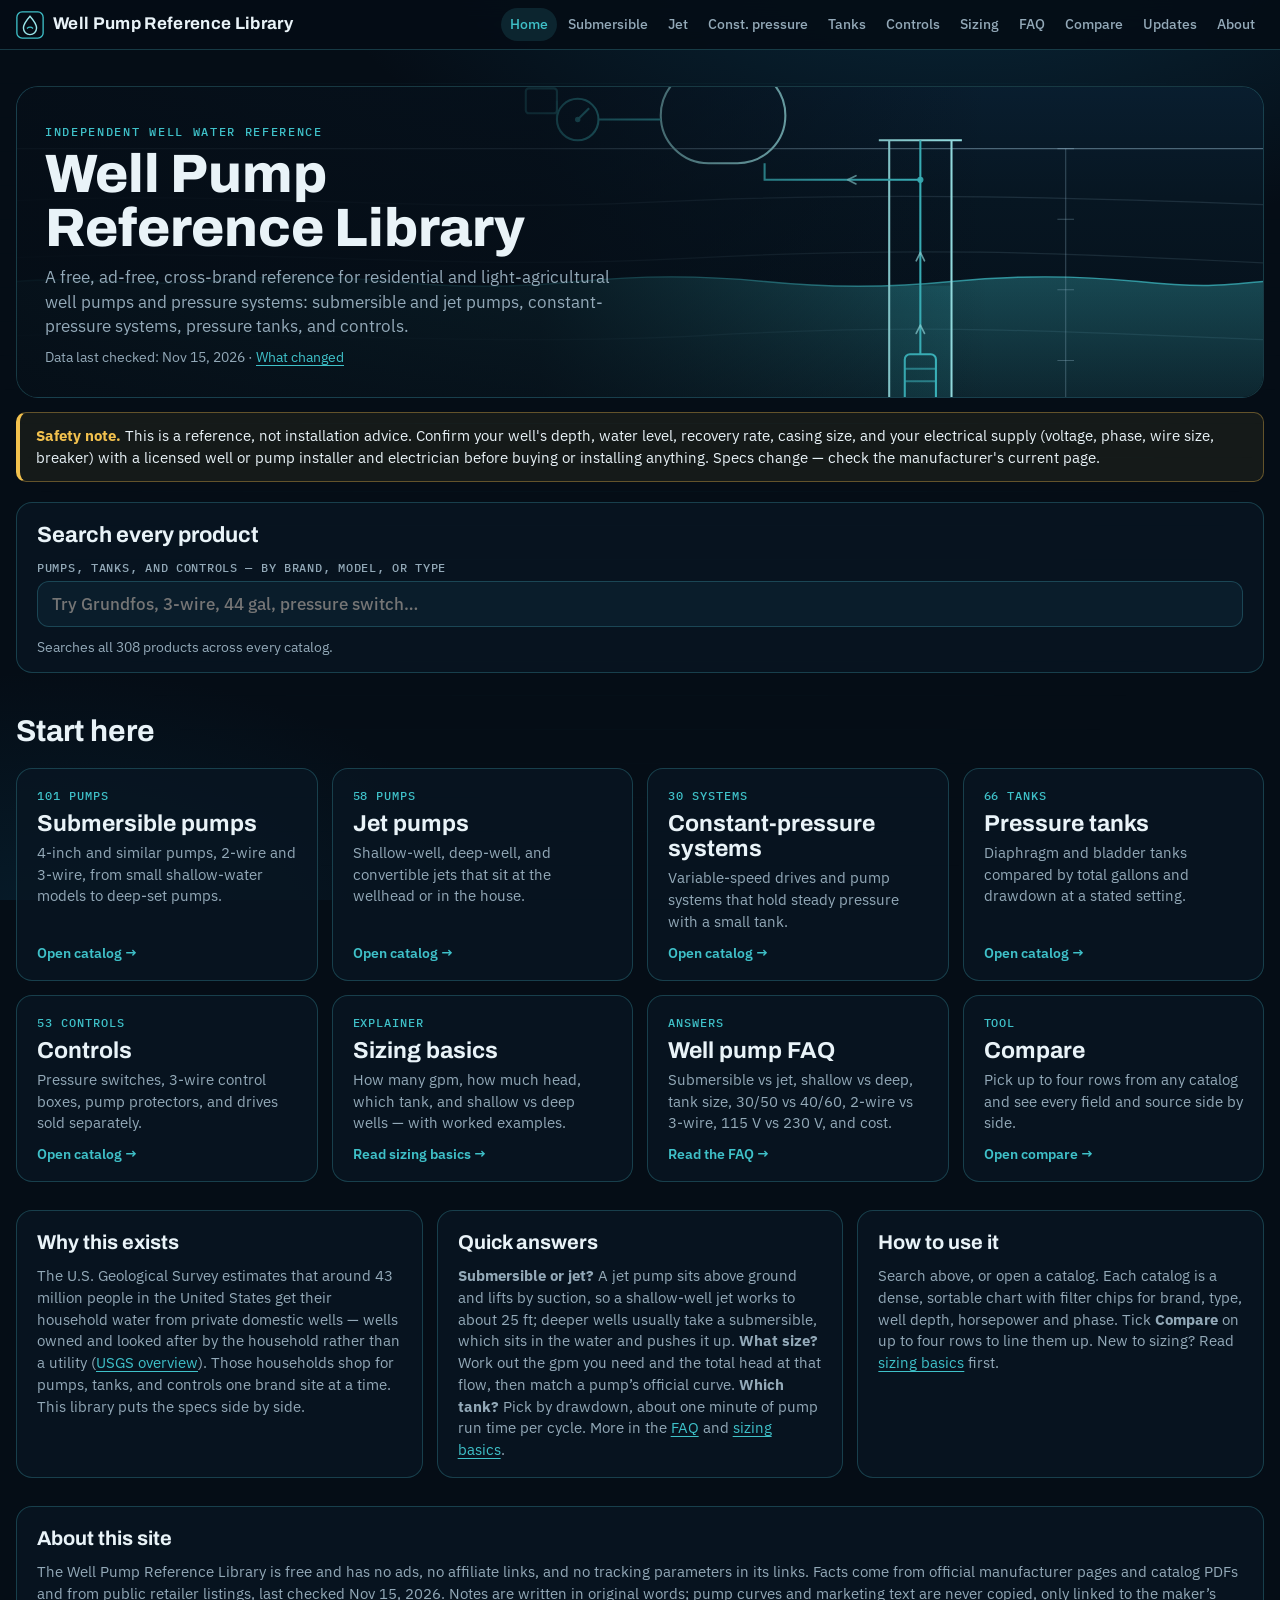
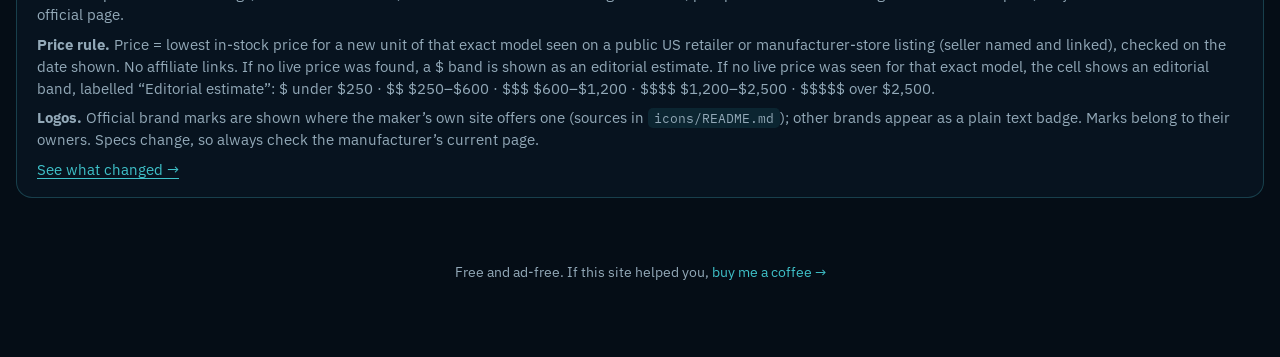
==== commit e53917f8: "Add a well pump FAQ, short answers, structured data, llms.txt and IndexNow; welcome AI crawlers; sto" ====
--- a/index.html
+++ b/index.html
@@ -3,30 +3,32 @@
 <head>
 <meta charset="utf-8">
 <meta name="viewport" content="width=device-width,initial-scale=1,viewport-fit=cover">
-<title>Well Pump Reference Library — well pumps, tanks and controls compared</title>
-<meta name="description" content="Free, ad-free reference comparing residential and light-ag well pumps: submersible, jet, constant-pressure systems, pressure tanks and controls, with sizing basics and a compare tool.">
+<title>Well Pump Comparison Chart: pumps, tanks and controls · Well Pump Reference Library</title>
+<meta name="description" content="Free, ad-free charts comparing 308 residential well pumps, pressure tanks and controls across brands: submersible, jet and constant-pressure, with sourced prices, a sizing guide and FAQ.">
+<meta name="robots" content="index,follow,max-image-preview:large,max-snippet:-1">
 <link rel="canonical" href="https://wellpumpchart.pages.dev/">
 <meta property="og:type" content="website">
 <meta property="og:site_name" content="Well Pump Reference Library">
-<meta property="og:title" content="Well Pump Reference Library — well pumps, tanks and controls compared">
-<meta property="og:description" content="Free, ad-free reference comparing residential and light-ag well pumps: submersible, jet, constant-pressure systems, pressure tanks and controls, with sizing basics and a compare tool.">
+<meta property="og:locale" content="en_US">
+<meta property="og:title" content="Well Pump Comparison Chart: pumps, tanks and controls · Well Pump Reference Library">
+<meta property="og:description" content="Free, ad-free charts comparing 308 residential well pumps, pressure tanks and controls across brands: submersible, jet and constant-pressure, with sourced prices, a sizing guide and FAQ.">
 <meta property="og:url" content="https://wellpumpchart.pages.dev/">
 <meta property="og:image" content="https://wellpumpchart.pages.dev/og-image.png">
 <meta property="og:image:width" content="1200">
 <meta property="og:image:height" content="630">
 <meta property="og:image:alt" content="Well Pump Reference Library: a well casing with a submersible pump, pressure tank and gauge in teal line art">
 <meta name="twitter:card" content="summary_large_image">
-<meta name="twitter:title" content="Well Pump Reference Library — well pumps, tanks and controls compared">
-<meta name="twitter:description" content="Free, ad-free reference comparing residential and light-ag well pumps: submersible, jet, constant-pressure systems, pressure tanks and controls, with sizing basics and a compare tool.">
+<meta name="twitter:title" content="Well Pump Comparison Chart: pumps, tanks and controls · Well Pump Reference Library">
+<meta name="twitter:description" content="Free, ad-free charts comparing 308 residential well pumps, pressure tanks and controls across brands: submersible, jet and constant-pressure, with sourced prices, a sizing guide and FAQ.">
 <meta name="twitter:image" content="https://wellpumpchart.pages.dev/og-image.png">
 <link rel="icon" href="favicon.ico" sizes="any">
 <link rel="icon" href="favicon.svg" type="image/svg+xml">
 <link rel="apple-touch-icon" href="apple-touch-icon.png">
 <link rel="preconnect" href="https://fonts.googleapis.com">
 <link rel="preconnect" href="https://fonts.gstatic.com" crossorigin>
-<link rel="stylesheet" href="https://fonts.googleapis.com/css2?family=Archivo:wght@600;700;800&family=IBM+Plex+Mono:wght@400;500&family=IBM+Plex+Sans:wght@400;500;600;700&display=swap">
-<link rel="stylesheet" href="theme.css?v=20261115a">
-<script type="application/ld+json">{"@context": "https://schema.org", "@type": "WebSite", "name": "Well Pump Reference Library", "url": "https://wellpumpchart.pages.dev/", "description": "Free, ad-free cross-brand reference for residential and light-ag well pumps and pressure systems."}</script>
+<link rel="stylesheet" href="https://fonts.googleapis.com/css2?family=Archivo:wght@600;700;800&amp;family=IBM+Plex+Mono:wght@400;500&amp;family=IBM+Plex+Sans:wght@400;500;600;700&amp;display=optional">
+<link rel="stylesheet" href="theme.css?v=20261120a">
+<script type="application/ld+json">{"@context": "https://schema.org", "@type": "WebSite", "name": "Well Pump Reference Library", "alternateName": "WellPumpChart", "url": "https://wellpumpchart.pages.dev/", "description": "Free, ad-free cross-brand reference for residential and light-ag well pumps and pressure systems.", "inLanguage": "en-US", "creator": {"@type": "Person", "name": "Marcus Travis"}, "publisher": {"@type": "Person", "name": "Marcus Travis"}, "potentialAction": {"@type": "SearchAction", "target": {"@type": "EntryPoint", "urlTemplate": "https://wellpumpchart.pages.dev/?q={search_term_string}"}, "query-input": "required name=search_term_string"}}</script>
 </head>
 <body>
 <div class="page-bg"></div>
@@ -38,9 +40,10 @@
       Well Pump Reference Library
     </a>
     <button type="button" class="nav-toggle" aria-expanded="false" aria-controls="primary-nav" aria-label="Open menu">☰ Menu</button>
-    <ul class="nav-links" id="primary-nav"><li><a href="index.html" aria-current="page">Home</a></li><li><a href="submersible.html">Submersible</a></li><li><a href="jet.html">Jet</a></li><li><a href="constant-pressure.html">Const. pressure</a></li><li><a href="tanks.html">Tanks</a></li><li><a href="controls.html">Controls</a></li><li><a href="sizing.html">Sizing</a></li><li><a href="compare.html">Compare <span class="cmp-n" hidden>0</span></a></li><li><a href="updates.html">Updates</a></li><li><a href="index.html#about">About</a></li></ul>
+    <ul class="nav-links" id="primary-nav"><li><a href="index.html" aria-current="page">Home</a></li><li><a href="submersible.html">Submersible</a></li><li><a href="jet.html">Jet</a></li><li><a href="constant-pressure.html">Const. pressure</a></li><li><a href="tanks.html">Tanks</a></li><li><a href="controls.html">Controls</a></li><li><a href="sizing.html">Sizing</a></li><li><a href="faq.html">FAQ</a></li><li><a href="compare.html">Compare <span class="cmp-n" hidden>0</span></a></li><li><a href="updates.html">Updates</a></li><li><a href="index.html#about">About</a></li></ul>
   </div>
 </nav>
+<main>
 <div class="wrap chart-wrap" id="main">
 <header class="hero">
   <div class="hero-art"><svg class="hero-svg" viewBox="0 0 1200 420" preserveAspectRatio="xMaxYMid slice" aria-hidden="true">
@@ -127,12 +130,16 @@
   </section>
   <section class="grp">
     <h2>Start here</h2>
-    <div class="grid"><a class="card" href="submersible.html"><span class="cnt">101 pumps</span><span class="nm">Submersible pumps</span><span class="ds">4-inch and similar pumps, 2-wire and 3-wire, from small shallow-water models to deep-set pumps.</span><span class="go">Open catalog →</span></a><a class="card" href="jet.html"><span class="cnt">58 pumps</span><span class="nm">Jet pumps</span><span class="ds">Shallow-well, deep-well, and convertible jets that sit at the wellhead or in the house.</span><span class="go">Open catalog →</span></a><a class="card" href="constant-pressure.html"><span class="cnt">30 systems</span><span class="nm">Constant-pressure systems</span><span class="ds">Variable-speed drives and pump systems that hold steady pressure with a small tank.</span><span class="go">Open catalog →</span></a><a class="card" href="tanks.html"><span class="cnt">66 tanks</span><span class="nm">Pressure tanks</span><span class="ds">Diaphragm and bladder tanks compared by total gallons and drawdown at a stated setting.</span><span class="go">Open catalog →</span></a><a class="card" href="controls.html"><span class="cnt">53 controls</span><span class="nm">Controls</span><span class="ds">Pressure switches, 3-wire control boxes, pump protectors, and drives sold separately.</span><span class="go">Open catalog →</span></a><a class="card" href="sizing.html"><span class="cnt">Explainer</span><span class="nm">Sizing basics</span><span class="ds">How many gpm, how much head, which tank, and shallow vs deep wells — with worked examples.</span><span class="go">Read sizing basics →</span></a><a class="card" href="compare.html"><span class="cnt">Tool</span><span class="nm">Compare</span><span class="ds">Pick up to four rows from any catalog and see every field and source side by side.</span><span class="go">Open compare →</span></a></div>
+    <div class="grid"><a class="card" href="submersible.html"><span class="cnt">101 pumps</span><span class="nm">Submersible pumps</span><span class="ds">4-inch and similar pumps, 2-wire and 3-wire, from small shallow-water models to deep-set pumps.</span><span class="go">Open catalog →</span></a><a class="card" href="jet.html"><span class="cnt">58 pumps</span><span class="nm">Jet pumps</span><span class="ds">Shallow-well, deep-well, and convertible jets that sit at the wellhead or in the house.</span><span class="go">Open catalog →</span></a><a class="card" href="constant-pressure.html"><span class="cnt">30 systems</span><span class="nm">Constant-pressure systems</span><span class="ds">Variable-speed drives and pump systems that hold steady pressure with a small tank.</span><span class="go">Open catalog →</span></a><a class="card" href="tanks.html"><span class="cnt">66 tanks</span><span class="nm">Pressure tanks</span><span class="ds">Diaphragm and bladder tanks compared by total gallons and drawdown at a stated setting.</span><span class="go">Open catalog →</span></a><a class="card" href="controls.html"><span class="cnt">53 controls</span><span class="nm">Controls</span><span class="ds">Pressure switches, 3-wire control boxes, pump protectors, and drives sold separately.</span><span class="go">Open catalog →</span></a><a class="card" href="sizing.html"><span class="cnt">Explainer</span><span class="nm">Sizing basics</span><span class="ds">How many gpm, how much head, which tank, and shallow vs deep wells — with worked examples.</span><span class="go">Read sizing basics →</span></a><a class="card" href="faq.html"><span class="cnt">Answers</span><span class="nm">Well pump FAQ</span><span class="ds">Submersible vs jet, shallow vs deep, tank size, 30/50 vs 40/60, 2-wire vs 3-wire, 115 V vs 230 V, and cost.</span><span class="go">Read the FAQ →</span></a><a class="card" href="compare.html"><span class="cnt">Tool</span><span class="nm">Compare</span><span class="ds">Pick up to four rows from any catalog and see every field and source side by side.</span><span class="go">Open compare →</span></a></div>
   </section>
   <div class="notes">
     <section>
       <h2>Why this exists</h2>
       <p>The U.S. Geological Survey estimates that around 43 million people in the United States get their household water from private domestic wells — wells owned and looked after by the household rather than a utility (<a href="https://www.usgs.gov/mission-areas/water-resources/science/domestic-private-supply-wells" target="_blank" rel="noopener">USGS overview</a>). Those households shop for pumps, tanks, and controls one brand site at a time. This library puts the specs side by side.</p>
+    </section>
+    <section>
+      <h2>Quick answers</h2>
+      <p><strong>Submersible or jet?</strong> A jet pump sits above ground and lifts by suction, so a shallow-well jet works to about 25 ft; deeper wells usually take a submersible, which sits in the water and pushes it up. <strong>What size?</strong> Work out the gpm you need and the total head at that flow, then match a pump’s official curve. <strong>Which tank?</strong> Pick by drawdown, about one minute of pump run time per cycle. More in the <a href="faq.html">FAQ</a> and <a href="sizing.html">sizing basics</a>.</p>
     </section>
     <section>
       <h2>How to use it</h2>
@@ -149,6 +156,7 @@
     </section>
   </section>
 </div>
+</main>
 <footer class="site-footer">
 <p class="kofi">Free and ad-free. If this site helped you, <a href="https://ko-fi.com/marcustravis" target="_blank" rel="noopener">buy me a coffee →</a></p>
 </footer>
@@ -166,10 +174,10 @@
   }
 })();
 </script>
-<script src="compare.js?v=20261115a"></script>
-<script src="nav.js?v=20261115a"></script>
+<script src="compare.js?v=20261120a"></script>
+<script src="nav.js?v=20261120a"></script>
 <script>window.SEARCH_INDEX = [{"name": "FPS Tri-Seal 10FA05P4-2W115", "maker": "Franklin Electric", "tags": ["4-in submersible, 2-wire", "Deep well"], "icon": null, "section": "Submersible pumps", "href": "submersible.html#p-franklin-electric-10fa05p4-2w115"}, {"name": "FPS Tri-Seal 10FA05P4-2W230", "maker": "Franklin Electric", "tags": ["4-in submersible, 2-wire", "Deep well"], "icon": null, "section": "Submersible pumps", "href": "submersible.html#p-franklin-electric-10fa05p4-2w230"}, {"name": "FPS Tri-Seal 10FA07P4-2W230", "maker": "Franklin Electric", "tags": ["4-in submersible, 2-wire", "Deep well"], "icon": null, "section": "Submersible pumps", "href": "submersible.html#p-franklin-electric-10fa07p4-2w230"}, {"name": "FPS Tri-Seal 10FA1P4-2W230", "maker": "Franklin Electric", "tags": ["4-in submersible, 2-wire", "Deep well"], "icon": null, "section": "Submersible pumps", "href": "submersible.html#p-franklin-electric-10fa1p4-2w230"}, {"name": "FPS Tri-Seal 10FA15P4-2W230", "maker": "Franklin Electric", "tags": ["4-in submersible, 2-wire", "Deep well"], "icon": null, "section": "Submersible pumps", "href": "submersible.html#p-franklin-electric-10fa15p4-2w230"}, {"name": "FPS Tri-Seal 15FA05P4-2W230", "maker": "Franklin Electric", "tags": ["4-in submersible, 2-wire", "Deep well"], "icon": null, "section": "Submersible pumps", "href": "submersible.html#p-franklin-electric-15fa05p4-2w230"}, {"name": "FPS Tri-Seal 15FA07P4-2W230", "maker": "Franklin Electric", "tags": ["4-in submersible, 2-wire", "Deep well"], "icon": null, "section": "Submersible pumps", "href": "submersible.html#p-franklin-electric-15fa07p4-2w230"}, {"name": "FPS Tri-Seal 15FA1P4-2W230", "maker": "Franklin Electric", "tags": ["4-in submersible, 2-wire", "Deep well"], "icon": null, "section": "Submersible pumps", "href": "submersible.html#p-franklin-electric-15fa1p4-2w230"}, {"name": "FPS Tri-Seal 15FA15P4-2W230", "maker": "Franklin Electric", "tags": ["4-in submersible, 2-wire", "Deep well"], "icon": null, "section": "Submersible pumps", "href": "submersible.html#p-franklin-electric-15fa15p4-2w230"}, {"name": "FPS Tri-Seal 20FA07P4-2W230", "maker": "Franklin Electric", "tags": ["4-in submersible, 2-wire", "Deep well"], "icon": null, "section": "Submersible pumps", "href": "submersible.html#p-franklin-electric-20fa07p4-2w230"}, {"name": "FPS Tri-Seal 20FA1P4-2W230", "maker": "Franklin Electric", "tags": ["4-in submersible, 2-wire", "Deep well"], "icon": null, "section": "Submersible pumps", "href": "submersible.html#p-franklin-electric-20fa1p4-2w230"}, {"name": "FPS Tri-Seal 20FA15P4-2W230", "maker": "Franklin Electric", "tags": ["4-in submersible, 2-wire", "Deep well"], "icon": null, "section": "Submersible pumps", "href": "submersible.html#p-franklin-electric-20fa15p4-2w230"}, {"name": "FPS Tri-Seal 25FA1P4-2W230", "maker": "Franklin Electric", "tags": ["4-in submersible, 2-wire", "Deep well"], "icon": null, "section": "Submersible pumps", "href": "submersible.html#p-franklin-electric-25fa1p4-2w230"}, {"name": "FPS Tri-Seal 25FA15P4-2W230", "maker": "Franklin Electric", "tags": ["4-in submersible, 2-wire", "Deep well"], "icon": null, "section": "Submersible pumps", "href": "submersible.html#p-franklin-electric-25fa15p4-2w230"}, {"name": "FPS Tri-Seal 10FA05P4-3W230", "maker": "Franklin Electric", "tags": ["4-in submersible, 3-wire", "Deep well"], "icon": null, "section": "Submersible pumps", "href": "submersible.html#p-franklin-electric-10fa05p4-3w230"}, {"name": "FPS Tri-Seal 10FA1P4-3W230", "maker": "Franklin Electric", "tags": ["4-in submersible, 3-wire", "Deep well"], "icon": null, "section": "Submersible pumps", "href": "submersible.html#p-franklin-electric-10fa1p4-3w230"}, {"name": "FPS Tri-Seal 15FA1P4-3W230", "maker": "Franklin Electric", "tags": ["4-in submersible, 3-wire", "Deep well"], "icon": null, "section": "Submersible pumps", "href": "submersible.html#p-franklin-electric-15fa1p4-3w230"}, {"name": "FPS Tri-Seal 20FA15P4-3W230", "maker": "Franklin Electric", "tags": ["4-in submersible, 3-wire", "Deep well"], "icon": null, "section": "Submersible pumps", "href": "submersible.html#p-franklin-electric-20fa15p4-3w230"}, {"name": "FPS Tri-Seal 10FA05S4-2W230", "maker": "Franklin Electric", "tags": ["4-in submersible, 2-wire", "Deep well"], "icon": null, "section": "Submersible pumps", "href": "submersible.html#p-franklin-electric-10fa05s4-2w230"}, {"name": "FPS Tri-Seal 15FA1S4-2W230", "maker": "Franklin Electric", "tags": ["4-in submersible, 2-wire", "Deep well"], "icon": null, "section": "Submersible pumps", "href": "submersible.html#p-franklin-electric-15fa1s4-2w230"}, {"name": "FPS Tri-Seal 10FA2S4-PE", "maker": "Franklin Electric", "tags": ["4-in submersible, pump end only", "Deep well"], "icon": null, "section": "Submersible pumps", "href": "submersible.html#p-franklin-electric-10fa2s4-pe"}, {"name": "FPS Tri-Seal 15FA2S4-PE", "maker": "Franklin Electric", "tags": ["4-in submersible, pump end only", "Deep well"], "icon": null, "section": "Submersible pumps", "href": "submersible.html#p-franklin-electric-15fa2s4-pe"}, {"name": "FPS Tri-Seal 20FA2S4-PE", "maker": "Franklin Electric", "tags": ["4-in submersible, pump end only", "Deep well"], "icon": null, "section": "Submersible pumps", "href": "submersible.html#p-franklin-electric-20fa2s4-pe"}, {"name": "FPS Tri-Seal 25FA2S4-PE", "maker": "Franklin Electric", "tags": ["4-in submersible, pump end only", "Deep well"], "icon": null, "section": "Submersible pumps", "href": "submersible.html#p-franklin-electric-25fa2s4-pe"}, {"name": "RL12G05-2W1V", "maker": "Red Lion", "tags": ["4-in submersible, 2-wire", "Deep well"], "icon": null, "section": "Submersible pumps", "href": "submersible.html#p-red-lion-rl12g05-2w1v"}, {"name": "RL12G05-2W2V", "maker": "Red Lion", "tags": ["4-in submersible, 2-wire", "Deep well"], "icon": null, "section": "Submersible pumps", "href": "submersible.html#p-red-lion-rl12g05-2w2v"}, {"name": "RL12G07-2W2V", "maker": "Red Lion", "tags": ["4-in submersible, 2-wire", "Deep well"], "icon": null, "section": "Submersible pumps", "href": "submersible.html#p-red-lion-rl12g07-2w2v"}, {"name": "RL12G10-2W2V", "maker": "Red Lion", "tags": ["4-in submersible, 2-wire", "Deep well"], "icon": null, "section": "Submersible pumps", "href": "submersible.html#p-red-lion-rl12g10-2w2v"}, {"name": "RL12G15-3W2V", "maker": "Red Lion", "tags": ["4-in submersible, 3-wire", "Deep well"], "icon": null, "section": "Submersible pumps", "href": "submersible.html#p-red-lion-rl12g15-3w2v"}, {"name": "RL22G10-3W2V", "maker": "Red Lion", "tags": ["4-in submersible, 3-wire", "Deep well"], "icon": null, "section": "Submersible pumps", "href": "submersible.html#p-red-lion-rl22g10-3w2v"}, {"name": "RS5G05-3W2V", "maker": "Red Lion", "tags": ["4-in submersible, 3-wire", "Deep well"], "icon": null, "section": "Submersible pumps", "href": "submersible.html#p-red-lion-rs5g05-3w2v"}, {"name": "RS5G07-3W2V", "maker": "Red Lion", "tags": ["4-in submersible, 3-wire", "Deep well"], "icon": null, "section": "Submersible pumps", "href": "submersible.html#p-red-lion-rs5g07-3w2v"}, {"name": "RS12G05-3W2V", "maker": "Red Lion", "tags": ["4-in submersible, 3-wire", "Deep well"], "icon": null, "section": "Submersible pumps", "href": "submersible.html#p-red-lion-rs12g05-3w2v"}, {"name": "RS12G07-3W2V", "maker": "Red Lion", "tags": ["4-in submersible, 3-wire", "Deep well"], "icon": null, "section": "Submersible pumps", "href": "submersible.html#p-red-lion-rs12g07-3w2v"}, {"name": "RS12G10-3W2V", "maker": "Red Lion", "tags": ["4-in submersible, 3-wire", "Deep well"], "icon": null, "section": "Submersible pumps", "href": "submersible.html#p-red-lion-rs12g10-3w2v"}, {"name": "RS12G15-3W2V", "maker": "Red Lion", "tags": ["4-in submersible, 3-wire", "Deep well"], "icon": null, "section": "Submersible pumps", "href": "submersible.html#p-red-lion-rs12g15-3w2v"}, {"name": "RS22G07-3W2V", "maker": "Red Lion", "tags": ["4-in submersible, 3-wire", "Deep well"], "icon": null, "section": "Submersible pumps", "href": "submersible.html#p-red-lion-rs22g07-3w2v"}, {"name": "RS22G10-3W2V", "maker": "Red Lion", "tags": ["4-in submersible, 3-wire", "Deep well"], "icon": null, "section": "Submersible pumps", "href": "submersible.html#p-red-lion-rs22g10-3w2v"}, {"name": "RS22G15-3W2V", "maker": "Red Lion", "tags": ["4-in submersible, 3-wire", "Deep well"], "icon": null, "section": "Submersible pumps", "href": "submersible.html#p-red-lion-rs22g15-3w2v"}, {"name": "5GS05", "maker": "Goulds Water Technology", "tags": ["4-in submersible, pump end only", "Deep well"], "icon": "icons/goulds-water-technology.png", "section": "Submersible pumps", "href": "submersible.html#p-goulds-water-technology-5gs05"}, {"name": "5GS10", "maker": "Goulds Water Technology", "tags": ["4-in submersible, pump end only", "Deep well"], "icon": "icons/goulds-water-technology.png", "section": "Submersible pumps", "href": "submersible.html#p-goulds-water-technology-5gs10"}, {"name": "7GS05", "maker": "Goulds Water Technology", "tags": ["4-in submersible, pump end only", "Deep well"], "icon": "icons/goulds-water-technology.png", "section": "Submersible pumps", "href": "submersible.html#p-goulds-water-technology-7gs05"}, {"name": "7GS10", "maker": "Goulds Water Technology", "tags": ["4-in submersible, pump end only", "Deep well"], "icon": "icons/goulds-water-technology.png", "section": "Submersible pumps", "href": "submersible.html#p-goulds-water-technology-7gs10"}, {"name": "10GS05", "maker": "Goulds Water Technology", "tags": ["4-in submersible, pump end only", "Deep well"], "icon": "icons/goulds-water-technology.png", "section": "Submersible pumps", "href": "submersible.html#p-goulds-water-technology-10gs05"}, {"name": "10GS07", "maker": "Goulds Water Technology", "tags": ["4-in submersible, pump end only", "Deep well"], "icon": "icons/goulds-water-technology.png", "section": "Submersible pumps", "href": "submersible.html#p-goulds-water-technology-10gs07"}, {"name": "10GS10", "maker": "Goulds Water Technology", "tags": ["4-in submersible, pump end only", "Deep well"], "icon": "icons/goulds-water-technology.png", "section": "Submersible pumps", "href": "submersible.html#p-goulds-water-technology-10gs10"}, {"name": "10GS15", "maker": "Goulds Water Technology", "tags": ["4-in submersible, pump end only", "Deep well"], "icon": "icons/goulds-water-technology.png", "section": "Submersible pumps", "href": "submersible.html#p-goulds-water-technology-10gs15"}, {"name": "10GS20", "maker": "Goulds Water Technology", "tags": ["4-in submersible, pump end only", "Deep well"], "icon": "icons/goulds-water-technology.png", "section": "Submersible pumps", "href": "submersible.html#p-goulds-water-technology-10gs20"}, {"name": "13GS10", "maker": "Goulds Water Technology", "tags": ["4-in submersible, pump end only", "Deep well"], "icon": "icons/goulds-water-technology.png", "section": "Submersible pumps", "href": "submersible.html#p-goulds-water-technology-13gs10"}, {"name": "18GS10", "maker": "Goulds Water Technology", "tags": ["4-in submersible, pump end only", "Deep well"], "icon": "icons/goulds-water-technology.png", "section": "Submersible pumps", "href": "submersible.html#p-goulds-water-technology-18gs10"}, {"name": "18GS15", "maker": "Goulds Water Technology", "tags": ["4-in submersible, pump end only", "Deep well"], "icon": "icons/goulds-water-technology.png", "section": "Submersible pumps", "href": "submersible.html#p-goulds-water-technology-18gs15"}, {"name": "25GS10", "maker": "Goulds Water Technology", "tags": ["4-in submersible, pump end only", "Deep well"], "icon": "icons/goulds-water-technology.png", "section": "Submersible pumps", "href": "submersible.html#p-goulds-water-technology-25gs10"}, {"name": "25GS20", "maker": "Goulds Water Technology", "tags": ["4-in submersible, pump end only", "Deep well"], "icon": "icons/goulds-water-technology.png", "section": "Submersible pumps", "href": "submersible.html#p-goulds-water-technology-25gs20"}, {"name": "FP 4-in 2-wire FP2211", "maker": "Flotec", "tags": ["4-in submersible, 2-wire", "Deep well"], "icon": "icons/flotec.png", "section": "Submersible pumps", "href": "submersible.html#p-flotec-pentair-fp2211"}, {"name": "FP 4-in 2-wire FP2212", "maker": "Flotec", "tags": ["4-in submersible, 2-wire", "Deep well"], "icon": "icons/flotec.png", "section": "Submersible pumps", "href": "submersible.html#p-flotec-pentair-fp2212"}, {"name": "FP 4-in 2-wire FP2222", "maker": "Flotec", "tags": ["4-in submersible, 2-wire", "Deep well"], "icon": "icons/flotec.png", "section": "Submersible pumps", "href": "submersible.html#p-flotec-pentair-fp2222"}, {"name": "FP 4-in 2-wire FP2232", "maker": "Flotec", "tags": ["4-in submersible, 2-wire", "Deep well"], "icon": "icons/flotec.png", "section": "Submersible pumps", "href": "submersible.html#p-flotec-pentair-fp2232"}, {"name": "Signature 2000 JP (composite) S5P4JP05221", "maker": "Sta-Rite", "tags": ["4-in submersible, 2-wire", "Deep well"], "icon": "icons/sta-rite.png", "section": "Submersible pumps", "href": "submersible.html#p-pentair-sta-rite-s5p4jp05221"}, {"name": "Signature 2000 JP (composite) S5P4JP07221", "maker": "Sta-Rite", "tags": ["4-in submersible, 2-wire", "Deep well"], "icon": "icons/sta-rite.png", "section": "Submersible pumps", "href": "submersible.html#p-pentair-sta-rite-s5p4jp07221"}, {"name": "Signature 2000 JP (composite) S5P4JP10221", "maker": "Sta-Rite", "tags": ["4-in submersible, 2-wire", "Deep well"], "icon": "icons/sta-rite.png", "section": "Submersible pumps", "href": "submersible.html#p-pentair-sta-rite-s5p4jp10221"}, {"name": "Signature 2000 JP (composite) S5P4JP05231", "maker": "Sta-Rite", "tags": ["4-in submersible, 3-wire", "Deep well"], "icon": "icons/sta-rite.png", "section": "Submersible pumps", "href": "submersible.html#p-pentair-sta-rite-s5p4jp05231"}, {"name": "Signature 2000 JP (composite) S7P4JP05121", "maker": "Sta-Rite", "tags": ["4-in submersible, 2-wire", "Deep well"], "icon": "icons/sta-rite.png", "section": "Submersible pumps", "href": "submersible.html#p-pentair-sta-rite-s7p4jp05121"}, {"name": "Signature 2000 JP (composite) S7P4JP05221", "maker": "Sta-Rite", "tags": ["4-in submersible, 2-wire", "Deep well"], "icon": "icons/sta-rite.png", "section": "Submersible pumps", "href": "submersible.html#p-pentair-sta-rite-s7p4jp05221"}, {"name": "Signature 2000 JP (composite) S7P4JP10221", "maker": "Sta-Rite", "tags": ["4-in submersible, 2-wire", "Deep well"], "icon": "icons/sta-rite.png", "section": "Submersible pumps", "href": "submersible.html#p-pentair-sta-rite-s7p4jp10221"}, {"name": "Signature 2000 JP (composite) S7P4JP15221", "maker": "Sta-Rite", "tags": ["4-in submersible, 2-wire", "Deep well"], "icon": "icons/sta-rite.png", "section": "Submersible pumps", "href": "submersible.html#p-pentair-sta-rite-s7p4jp15221"}, {"name": "Signature 2000 JP (composite) S7P4JP10231", "maker": "Sta-Rite", "tags": ["4-in submersible, 3-wire", "Deep well"], "icon": "icons/sta-rite.png", "section": "Submersible pumps", "href": "submersible.html#p-pentair-sta-rite-s7p4jp10231"}, {"name": "Signature 2000 HS (stainless) S5P4HS15221", "maker": "Sta-Rite", "tags": ["4-in submersible, 2-wire", "Deep well"], "icon": "icons/sta-rite.png", "section": "Submersible pumps", "href": "submersible.html#p-pentair-sta-rite-s5p4hs15221"}, {"name": "Signature 2000 HS (stainless) S7P4HS05221", "maker": "Sta-Rite", "tags": ["4-in submersible, 2-wire", "Deep well"], "icon": "icons/sta-rite.png", "section": "Submersible pumps", "href": "submersible.html#p-pentair-sta-rite-s7p4hs05221"}, {"name": "Signature 2000 HS (stainless) S7P4HS10221", "maker": "Sta-Rite", "tags": ["4-in submersible, 2-wire", "Deep well"], "icon": "icons/sta-rite.png", "section": "Submersible pumps", "href": "submersible.html#p-pentair-sta-rite-s7p4hs10221"}, {"name": "Signature 2000 HS (stainless) S7P4HS15231", "maker": "Sta-Rite", "tags": ["4-in submersible, 3-wire", "Deep well"], "icon": "icons/sta-rite.png", "section": "Submersible pumps", "href": "submersible.html#p-pentair-sta-rite-s7p4hs15231"}, {"name": "4-in 2-wire 2850G", "maker": "Simer", "tags": ["4-in submersible, 2-wire", "Deep well"], "icon": null, "section": "Submersible pumps", "href": "submersible.html#p-simer-2850g"}, {"name": "5SQ05-90", "maker": "Grundfos", "tags": ["3-in submersible, integrated drive (fits 4-in wells)", "Deep well"], "icon": null, "section": "Submersible pumps", "href": "submersible.html#p-grundfos-5sq05-90"}, {"name": "5SQ07-230", "maker": "Grundfos", "tags": ["3-in submersible, integrated drive (fits 4-in wells)", "Deep well"], "icon": null, "section": "Submersible pumps", "href": "submersible.html#p-grundfos-5sq07-230"}, {"name": "5SQ10-360", "maker": "Grundfos", "tags": ["3-in submersible, integrated drive (fits 4-in wells)", "Deep well"], "icon": null, "section": "Submersible pumps", "href": "submersible.html#p-grundfos-5sq10-360"}, {"name": "5SQ15-450", "maker": "Grundfos", "tags": ["3-in submersible, integrated drive (fits 4-in wells)", "Deep well"], "icon": null, "section": "Submersible pumps", "href": "submersible.html#p-grundfos-5sq15-450"}, {"name": "10SQ05-110", "maker": "Grundfos", "tags": ["3-in submersible, integrated drive (fits 4-in wells)", "Deep well"], "icon": null, "section": "Submersible pumps", "href": "submersible.html#p-grundfos-10sq05-110"}, {"name": "10SQ07-200", "maker": "Grundfos", "tags": ["3-in submersible, integrated drive (fits 4-in wells)", "Deep well"], "icon": null, "section": "Submersible pumps", "href": "submersible.html#p-grundfos-10sq07-200"}, {"name": "10SQ10-290", "maker": "Grundfos", "tags": ["3-in submersible, integrated drive (fits 4-in wells)", "Deep well"], "icon": null, "section": "Submersible pumps", "href": "submersible.html#p-grundfos-10sq10-290"}, {"name": "10SQ15-330", "maker": "Grundfos", "tags": ["3-in submersible, integrated drive (fits 4-in wells)", "Deep well"], "icon": null, "section": "Submersible pumps", "href": "submersible.html#p-grundfos-10sq15-330"}, {"name": "15SQ05-70", "maker": "Grundfos", "tags": ["3-in submersible, integrated drive (fits 4-in wells)", "Deep well"], "icon": null, "section": "Submersible pumps", "href": "submersible.html#p-grundfos-15sq05-70"}, {"name": "15SQ07-150", "maker": "Grundfos", "tags": ["3-in submersible, integrated drive (fits 4-in wells)", "Deep well"], "icon": null, "section": "Submersible pumps", "href": "submersible.html#p-grundfos-15sq07-150"}, {"name": "15SQ10-220", "maker": "Grundfos", "tags": ["3-in submersible, integrated drive (fits 4-in wells)", "Deep well"], "icon": null, "section": "Submersible pumps", "href": "submersible.html#p-grundfos-15sq10-220"}, {"name": "15SQ15-290", "maker": "Grundfos", "tags": ["3-in submersible, integrated drive (fits 4-in wells)", "Deep well"], "icon": null, "section": "Submersible pumps", "href": "submersible.html#p-grundfos-15sq15-290"}, {"name": "22SQ05-40", "maker": "Grundfos", "tags": ["3-in submersible, integrated drive (fits 4-in wells)", "Deep well"], "icon": null, "section": "Submersible pumps", "href": "submersible.html#p-grundfos-22sq05-40"}, {"name": "22SQ10-160", "maker": "Grundfos", "tags": ["3-in submersible, integrated drive (fits 4-in wells)", "Deep well"], "icon": null, "section": "Submersible pumps", "href": "submersible.html#p-grundfos-22sq10-160"}, {"name": "22SQ15-220", "maker": "Grundfos", "tags": ["3-in submersible, integrated drive (fits 4-in wells)", "Deep well"], "icon": null, "section": "Submersible pumps", "href": "submersible.html#p-grundfos-22sq15-220"}, {"name": "30SQ07-90", "maker": "Grundfos", "tags": ["3-in submersible, integrated drive (fits 4-in wells)", "Deep well"], "icon": null, "section": "Submersible pumps", "href": "submersible.html#p-grundfos-30sq07-90"}, {"name": "450/451/452 Series 450-0005", "maker": "Zoeller", "tags": ["4-in submersible, 3-wire", "Deep well"], "icon": null, "section": "Submersible pumps", "href": "submersible.html#p-zoeller-450-0005"}, {"name": "450/451/452 Series 450-0006", "maker": "Zoeller", "tags": ["4-in submersible, 2-wire", "Deep well"], "icon": null, "section": "Submersible pumps", "href": "submersible.html#p-zoeller-450-0006"}, {"name": "450/451/452 Series 450-0007", "maker": "Zoeller", "tags": ["4-in submersible, 2-wire", "Deep well"], "icon": null, "section": "Submersible pumps", "href": "submersible.html#p-zoeller-450-0007"}, {"name": "450/451/452 Series 451-0005", "maker": "Zoeller", "tags": ["4-in submersible, 2-wire", "Deep well"], "icon": null, "section": "Submersible pumps", "href": "submersible.html#p-zoeller-451-0005"}, {"name": "450/451/452 Series 450-0008", "maker": "Zoeller", "tags": ["4-in submersible, 3-wire", "Deep well"], "icon": null, "section": "Submersible pumps", "href": "submersible.html#p-zoeller-450-0008"}, {"name": "450/451/452 Series 450-0009", "maker": "Zoeller", "tags": ["4-in submersible, 3-wire", "Deep well"], "icon": null, "section": "Submersible pumps", "href": "submersible.html#p-zoeller-450-0009"}, {"name": "450/451/452 Series 450-0010", "maker": "Zoeller", "tags": ["4-in submersible, 2-wire", "Deep well"], "icon": null, "section": "Submersible pumps", "href": "submersible.html#p-zoeller-450-0010"}, {"name": "450/451/452 Series 450-0011", "maker": "Zoeller", "tags": ["4-in submersible, 2-wire", "Deep well"], "icon": null, "section": "Submersible pumps", "href": "submersible.html#p-zoeller-450-0011"}, {"name": "450/451/452 Series 451-0006", "maker": "Zoeller", "tags": ["4-in submersible, 3-wire", "Deep well"], "icon": null, "section": "Submersible pumps", "href": "submersible.html#p-zoeller-451-0006"}, {"name": "450/451/452 Series 451-0007", "maker": "Zoeller", "tags": ["4-in submersible, 2-wire", "Deep well"], "icon": null, "section": "Submersible pumps", "href": "submersible.html#p-zoeller-451-0007"}, {"name": "450/451/452 Series 452-0005", "maker": "Zoeller", "tags": ["4-in submersible, 3-wire", "Deep well"], "icon": null, "section": "Submersible pumps", "href": "submersible.html#p-zoeller-452-0005"}, {"name": "450/451/452 Series 452-0006", "maker": "Zoeller", "tags": ["4-in submersible, 2-wire", "Deep well"], "icon": null, "section": "Submersible pumps", "href": "submersible.html#p-zoeller-452-0006"}, {"name": "450/451/452 Series 452-0007", "maker": "Zoeller", "tags": ["4-in submersible, 3-wire", "Deep well"], "icon": null, "section": "Submersible pumps", "href": "submersible.html#p-zoeller-452-0007"}, {"name": "450/451/452 Series 452-0008", "maker": "Zoeller", "tags": ["4-in submersible, 2-wire", "Deep well"], "icon": null, "section": "Submersible pumps", "href": "submersible.html#p-zoeller-452-0008"}, {"name": "JS+ J5S", "maker": "Goulds Water Technology", "tags": ["Shallow-well jet, cast iron", "Shallow well"], "icon": "icons/goulds-water-technology.png", "section": "Jet pumps", "href": "jet.html#p-goulds-js-plus-j5s"}, {"name": "JS+ J5SH", "maker": "Goulds Water Technology", "tags": ["Shallow-well jet, cast iron", "Shallow well"], "icon": "icons/goulds-water-technology.png", "section": "Jet pumps", "href": "jet.html#p-goulds-js-plus-j5sh"}, {"name": "JS+ J7S", "maker": "Goulds Water Technology", "tags": ["Shallow-well jet, cast iron", "Shallow well"], "icon": "icons/goulds-water-technology.png", "section": "Jet pumps", "href": "jet.html#p-goulds-js-plus-j7s"}, {"name": "JS+ J10S", "maker": "Goulds Water Technology", "tags": ["Shallow-well jet, cast iron", "Shallow well"], "icon": "icons/goulds-water-technology.png", "section": "Jet pumps", "href": "jet.html#p-goulds-js-plus-j10s"}, {"name": "JS+ J15S", "maker": "Goulds Water Technology", "tags": ["Shallow-well jet, cast iron", "Shallow well"], "icon": "icons/goulds-water-technology.png", "section": "Jet pumps", "href": "jet.html#p-goulds-js-plus-j15s"}, {"name": "J+ J5", "maker": "Goulds Water Technology", "tags": ["Convertible jet, cast iron", "Shallow well", "Deep well"], "icon": "icons/goulds-water-technology.png", "section": "Jet pumps", "href": "jet.html#p-goulds-jplus-j5"}, {"name": "J+ J7", "maker": "Goulds Water Technology", "tags": ["Convertible jet, cast iron", "Shallow well", "Deep well"], "icon": "icons/goulds-water-technology.png", "section": "Jet pumps", "href": "jet.html#p-goulds-jplus-j7"}, {"name": "J+ J10", "maker": "Goulds Water Technology", "tags": ["Convertible jet, cast iron", "Shallow well", "Deep well"], "icon": "icons/goulds-water-technology.png", "section": "Jet pumps", "href": "jet.html#p-goulds-jplus-j10"}, {"name": "J+ J15", "maker": "Goulds Water Technology", "tags": ["Convertible jet, cast iron", "Shallow well", "Deep well"], "icon": "icons/goulds-water-technology.png", "section": "Jet pumps", "href": "jet.html#p-goulds-jplus-j15"}, {"name": "RJS-PREM RJS-50-PREM", "maker": "Red Lion", "tags": ["Shallow-well jet, cast iron", "Shallow well"], "icon": null, "section": "Jet pumps", "href": "jet.html#p-red-lion-rjs-50-prem"}, {"name": "RJS-PREM RJS-75-PREM", "maker": "Red Lion", "tags": ["Shallow-well jet, cast iron", "Shallow well"], "icon": null, "section": "Jet pumps", "href": "jet.html#p-red-lion-rjs-75-prem"}, {"name": "RJS-PREM RJS-100-PREM", "maker": "Red Lion", "tags": ["Shallow-well jet, cast iron", "Shallow well"], "icon": null, "section": "Jet pumps", "href": "jet.html#p-red-lion-rjs-100-prem"}, {"name": "RJC-PREM RJC-50-PREM", "maker": "Red Lion", "tags": ["Convertible jet, cast iron", "Shallow well", "Deep well"], "icon": null, "section": "Jet pumps", "href": "jet.html#p-red-lion-rjc-50-prem"}, {"name": "RJC-PREM RJC-75-PREM", "maker": "Red Lion", "tags": ["Convertible jet, cast iron", "Shallow well", "Deep well"], "icon": null, "section": "Jet pumps", "href": "jet.html#p-red-lion-rjc-75-prem"}, {"name": "FP4012-10", "maker": "Flotec", "tags": ["Shallow-well jet, thermoplastic", "Shallow well"], "icon": "icons/flotec.png", "section": "Jet pumps", "href": "jet.html#p-flotec-fp4012-10"}, {"name": "FP4022-10", "maker": "Flotec", "tags": ["Shallow-well jet, thermoplastic", "Shallow well"], "icon": "icons/flotec.png", "section": "Jet pumps", "href": "jet.html#p-flotec-fp4022-10"}, {"name": "FP4032", "maker": "Flotec", "tags": ["Shallow-well jet, thermoplastic", "Shallow well"], "icon": "icons/flotec.png", "section": "Jet pumps", "href": "jet.html#p-flotec-fp4032"}, {"name": "EK05S", "maker": "Flint & Walling", "tags": ["Shallow-well jet, cast iron", "Shallow well"], "icon": null, "section": "Jet pumps", "href": "jet.html#p-flint-walling-ek05s"}, {"name": "EK07S", "maker": "Flint & Walling", "tags": ["Shallow-well jet, cast iron", "Shallow well"], "icon": null, "section": "Jet pumps", "href": "jet.html#p-flint-walling-ek07s"}, {"name": "EK10S", "maker": "Flint & Walling", "tags": ["Shallow-well jet, cast iron", "Shallow well"], "icon": null, "section": "Jet pumps", "href": "jet.html#p-flint-walling-ek10s"}, {"name": "CPJS CPJ05SB", "maker": "Flint & Walling", "tags": ["Shallow-well jet, cast iron", "Shallow well"], "icon": null, "section": "Jet pumps", "href": "jet.html#p-flint-walling-cpj05sb"}, {"name": "CPJS CPJ07SB", "maker": "Flint & Walling", "tags": ["Shallow-well jet, cast iron", "Shallow well"], "icon": null, "section": "Jet pumps", "href": "jet.html#p-flint-walling-cpj07sb"}, {"name": "CPJS CPJ10SB", "maker": "Flint & Walling", "tags": ["Shallow-well jet, cast iron", "Shallow well"], "icon": null, "section": "Jet pumps", "href": "jet.html#p-flint-walling-cpj10sb"}, {"name": "CPJS CPJ15S", "maker": "Flint & Walling", "tags": ["Shallow-well jet, cast iron", "Shallow well"], "icon": null, "section": "Jet pumps", "href": "jet.html#p-flint-walling-cpj15s"}, {"name": "CPJ05B", "maker": "Flint & Walling", "tags": ["Convertible jet, cast iron", "Shallow well", "Deep well"], "icon": null, "section": "Jet pumps", "href": "jet.html#p-flint-walling-cpj05b"}, {"name": "CPJ07B", "maker": "Flint & Walling", "tags": ["Convertible jet, cast iron", "Shallow well", "Deep well"], "icon": null, "section": "Jet pumps", "href": "jet.html#p-flint-walling-cpj07b"}, {"name": "CPJ10B", "maker": "Flint & Walling", "tags": ["Convertible jet, cast iron", "Shallow well", "Deep well"], "icon": null, "section": "Jet pumps", "href": "jet.html#p-flint-walling-cpj10b"}, {"name": "CPJ15", "maker": "Flint & Walling", "tags": ["Convertible jet, cast iron", "Shallow well", "Deep well"], "icon": null, "section": "Jet pumps", "href": "jet.html#p-flint-walling-cpj15"}, {"name": "CPH05", "maker": "Flint & Walling", "tags": ["Convertible jet, cast iron", "Shallow well", "Deep well"], "icon": null, "section": "Jet pumps", "href": "jet.html#p-flint-walling-cph05"}, {"name": "CPH07", "maker": "Flint & Walling", "tags": ["Convertible jet, cast iron", "Shallow well", "Deep well"], "icon": null, "section": "Jet pumps", "href": "jet.html#p-flint-walling-cph07"}, {"name": "CPH10", "maker": "Flint & Walling", "tags": ["Convertible jet, cast iron", "Shallow well", "Deep well"], "icon": null, "section": "Jet pumps", "href": "jet.html#p-flint-walling-cph10"}, {"name": "VersaJet FVJ05CI", "maker": "Franklin Electric", "tags": ["Shallow-well jet, cast iron", "Shallow well"], "icon": null, "section": "Jet pumps", "href": "jet.html#p-franklin-versajet-fvj05ci"}, {"name": "VersaJet FVJ07CI", "maker": "Franklin Electric", "tags": ["Shallow-well jet, cast iron", "Shallow well"], "icon": null, "section": "Jet pumps", "href": "jet.html#p-franklin-versajet-fvj07ci"}, {"name": "VersaJet FVJ1CI", "maker": "Franklin Electric", "tags": ["Shallow-well jet, cast iron", "Shallow well"], "icon": null, "section": "Jet pumps", "href": "jet.html#p-franklin-versajet-fvj1ci"}, {"name": "VersaJet FVJ15CI", "maker": "Franklin Electric", "tags": ["Shallow-well jet, cast iron", "Shallow well"], "icon": null, "section": "Jet pumps", "href": "jet.html#p-franklin-versajet-fvj15ci"}, {"name": "C Series FE05CI-C", "maker": "Franklin Electric", "tags": ["Convertible jet, cast iron", "Shallow well", "Deep well"], "icon": null, "section": "Jet pumps", "href": "jet.html#p-franklin-c-series-fe05ci-c"}, {"name": "C Series FE07CI-C", "maker": "Franklin Electric", "tags": ["Convertible jet, cast iron", "Shallow well", "Deep well"], "icon": null, "section": "Jet pumps", "href": "jet.html#p-franklin-c-series-fe07ci-c"}, {"name": "SWJ (Cyclone) FSWJ05P", "maker": "Franklin Electric", "tags": ["Shallow-well jet, thermoplastic", "Shallow well"], "icon": null, "section": "Jet pumps", "href": "jet.html#p-franklin-swj-fswj05p"}, {"name": "SWJ (Cyclone) FSWJ07P", "maker": "Franklin Electric", "tags": ["Shallow-well jet, thermoplastic", "Shallow well"], "icon": null, "section": "Jet pumps", "href": "jet.html#p-franklin-swj-fswj07p"}, {"name": "SWJ (Cyclone) FSWJ1P", "maker": "Franklin Electric", "tags": ["Shallow-well jet, thermoplastic", "Shallow well"], "icon": null, "section": "Jet pumps", "href": "jet.html#p-franklin-swj-fswj1p"}, {"name": "SWS50", "maker": "Wayne", "tags": ["Shallow-well jet, cast iron", "Shallow well"], "icon": null, "section": "Jet pumps", "href": "jet.html#p-wayne-sws50"}, {"name": "CWS50", "maker": "Wayne", "tags": ["Convertible jet, cast iron", "Shallow well", "Deep well"], "icon": null, "section": "Jet pumps", "href": "jet.html#p-wayne-cws50"}, {"name": "HMSD", "maker": "Sta-Rite", "tags": ["Convertible jet, cast iron", "Shallow well", "Deep well"], "icon": "icons/sta-rite.png", "section": "Jet pumps", "href": "jet.html#p-sta-rite-hmsd"}, {"name": "HMSE", "maker": "Sta-Rite", "tags": ["Convertible jet, cast iron", "Shallow well", "Deep well"], "icon": "icons/sta-rite.png", "section": "Jet pumps", "href": "jet.html#p-sta-rite-hmse"}, {"name": "HMSF", "maker": "Sta-Rite", "tags": ["Convertible jet, cast iron", "Shallow well", "Deep well"], "icon": "icons/sta-rite.png", "section": "Jet pumps", "href": "jet.html#p-sta-rite-hmsf"}, {"name": "Cast iron shallow well jet 460-0006 (NE460)", "maker": "Zoeller", "tags": ["Shallow-well jet, cast iron", "Shallow well"], "icon": null, "section": "Jet pumps", "href": "jet.html#p-zoeller-ne460-460-0006"}, {"name": "Cast iron shallow well jet 461-0006 (NE461)", "maker": "Zoeller", "tags": ["Shallow-well jet, cast iron", "Shallow well"], "icon": null, "section": "Jet pumps", "href": "jet.html#p-zoeller-ne461-461-0006"}, {"name": "Convertible jet 462-0006 (NE462)", "maker": "Zoeller", "tags": ["Convertible jet, cast iron", "Shallow well", "Deep well"], "icon": null, "section": "Jet pumps", "href": "jet.html#p-zoeller-ne462-462-0006"}, {"name": "Convertible jet 463-0006 (NE463)", "maker": "Zoeller", "tags": ["Convertible jet, cast iron", "Shallow well", "Deep well"], "icon": null, "section": "Jet pumps", "href": "jet.html#p-zoeller-ne463-463-0006"}, {"name": "HJ50S", "maker": "Myers", "tags": ["Convertible jet, cast iron", "Shallow well", "Deep well"], "icon": "icons/myers.png", "section": "Jet pumps", "href": "jet.html#p-myers-hj50s"}, {"name": "HJ75S", "maker": "Myers", "tags": ["Convertible jet, cast iron", "Shallow well", "Deep well"], "icon": "icons/myers.png", "section": "Jet pumps", "href": "jet.html#p-myers-hj75s"}, {"name": "HJ100S", "maker": "Myers", "tags": ["Convertible jet, cast iron", "Shallow well", "Deep well"], "icon": "icons/myers.png", "section": "Jet pumps", "href": "jet.html#p-myers-hj100s"}, {"name": "HC / HCM HC50", "maker": "Myers", "tags": ["Convertible jet, cast iron", "Shallow well", "Deep well"], "icon": "icons/myers.png", "section": "Jet pumps", "href": "jet.html#p-myers-hc50"}, {"name": "HC / HCM HCM100", "maker": "Myers", "tags": ["Convertible jet, cast iron", "Shallow well", "Deep well"], "icon": "icons/myers.png", "section": "Jet pumps", "href": "jet.html#p-myers-hcm100"}, {"name": "HC / HCM HCM150", "maker": "Myers", "tags": ["Convertible jet, cast iron", "Shallow well", "Deep well"], "icon": "icons/myers.png", "section": "Jet pumps", "href": "jet.html#p-myers-hcm150"}, {"name": "MPNC", "maker": "Myers", "tags": ["Shallow-well jet, thermoplastic", "Shallow well"], "icon": "icons/myers.png", "section": "Jet pumps", "href": "jet.html#p-myers-mpnc"}, {"name": "MPND", "maker": "Myers", "tags": ["Shallow-well jet, thermoplastic", "Shallow well"], "icon": "icons/myers.png", "section": "Jet pumps", "href": "jet.html#p-myers-mpnd"}, {"name": "MPNE", "maker": "Myers", "tags": ["Shallow-well jet, thermoplastic", "Shallow well"], "icon": "icons/myers.png", "section": "Jet pumps", "href": "jet.html#p-myers-mpne"}, {"name": "Aquavar SOLO2 1AS15", "maker": "Goulds Water Technology", "tags": ["Constant-pressure controller (VFD)", "Deep well"], "icon": "icons/goulds-water-technology.png", "section": "Constant-pressure systems", "href": "constant-pressure.html#p-goulds-aquavar-solo2-1as15"}, {"name": "Aquavar SOLO2 3AS20", "maker": "Goulds Water Technology", "tags": ["Constant-pressure controller (VFD)", "Deep well"], "icon": "icons/goulds-water-technology.png", "section": "Constant-pressure systems", "href": "constant-pressure.html#p-goulds-aquavar-solo2-3as20"}, {"name": "Aquavar SOLO2 3AS30", "maker": "Goulds Water Technology", "tags": ["Constant-pressure controller (VFD)", "Deep well"], "icon": "icons/goulds-water-technology.png", "section": "Constant-pressure systems", "href": "constant-pressure.html#p-goulds-aquavar-solo2-3as30"}, {"name": "Aquavar SOLO2 3AS50", "maker": "Goulds Water Technology", "tags": ["Constant-pressure controller (VFD)", "Deep well"], "icon": "icons/goulds-water-technology.png", "section": "Constant-pressure systems", "href": "constant-pressure.html#p-goulds-aquavar-solo2-3as50"}, {"name": "SubDrive Connect SubDrive20 Connect (5870205313C)", "maker": "Franklin Electric", "tags": ["Constant-pressure controller (VFD)", "Deep well", "Shallow well"], "icon": null, "section": "Constant-pressure systems", "href": "constant-pressure.html#p-franklin-subdrive20-connect"}, {"name": "SubDrive Connect SubDrive30 Connect (5870205403C)", "maker": "Franklin Electric", "tags": ["Constant-pressure controller (VFD)", "Deep well", "Shallow well"], "icon": null, "section": "Constant-pressure systems", "href": "constant-pressure.html#p-franklin-subdrive30-connect"}, {"name": "SubDrive Connect SubDrive50 Connect (5870205503C)", "maker": "Franklin Electric", "tags": ["Constant-pressure controller (VFD)", "Deep well", "Shallow well"], "icon": null, "section": "Constant-pressure systems", "href": "constant-pressure.html#p-franklin-subdrive50-connect"}, {"name": "SubDrive NEMA 4 SubDrive75 (5870203384)", "maker": "Franklin Electric", "tags": ["Constant-pressure controller (VFD)", "Deep well"], "icon": null, "section": "Constant-pressure systems", "href": "constant-pressure.html#p-franklin-subdrive75-nema4"}, {"name": "SubDrive NEMA 4 SubDrive100 (5870204104)", "maker": "Franklin Electric", "tags": ["Constant-pressure controller (VFD)", "Deep well"], "icon": null, "section": "Constant-pressure systems", "href": "constant-pressure.html#p-franklin-subdrive100-nema4"}, {"name": "SubDrive NEMA 4 SubDrive150 (5870204154)", "maker": "Franklin Electric", "tags": ["Constant-pressure controller (VFD)", "Deep well"], "icon": null, "section": "Constant-pressure systems", "href": "constant-pressure.html#p-franklin-subdrive150-nema4"}, {"name": "SubDrive NEMA 4 SubDrive300 (5870206300)", "maker": "Franklin Electric", "tags": ["Constant-pressure controller (VFD)", "Deep well"], "icon": null, "section": "Constant-pressure systems", "href": "constant-pressure.html#p-franklin-subdrive300-nema4"}, {"name": "MonoDrive NEMA 4 MonoDrive XT (NEMA 4)", "maker": "Franklin Electric", "tags": ["Constant-pressure controller (VFD)", "Deep well"], "icon": null, "section": "Constant-pressure systems", "href": "constant-pressure.html#p-franklin-monodrive-xt-nema4"}, {"name": "SubDrive Utility UT2W (5870202003)", "maker": "Franklin Electric", "tags": ["Constant-pressure controller (VFD)", "Deep well", "Shallow well"], "icon": null, "section": "Constant-pressure systems", "href": "constant-pressure.html#p-franklin-subdrive-utility-ut2w"}, {"name": "SubDrive Utility UT3P (5870202303)", "maker": "Franklin Electric", "tags": ["Constant-pressure controller (VFD)", "Deep well", "Shallow well"], "icon": null, "section": "Constant-pressure systems", "href": "constant-pressure.html#p-franklin-subdrive-utility-ut3p"}, {"name": "SubDrive QuickPAK QuickPAK (motor + pump + drive; e.g. 93806604C family)", "maker": "Franklin Electric", "tags": ["Constant-pressure system (submersible)", "Deep well"], "icon": null, "section": "Constant-pressure systems", "href": "constant-pressure.html#p-franklin-subdrive-quickpak"}, {"name": "SubDrive Connect Plus SDCP-SUB0723", "maker": "Franklin Electric", "tags": ["Constant-pressure controller (VFD)", "Deep well", "Shallow well"], "icon": null, "section": "Constant-pressure systems", "href": "constant-pressure.html#p-franklin-sdcp-sub0723"}, {"name": "SubDrive Connect Plus SDCP-SUB1523", "maker": "Franklin Electric", "tags": ["Constant-pressure controller (VFD)", "Deep well", "Shallow well"], "icon": null, "section": "Constant-pressure systems", "href": "constant-pressure.html#p-franklin-sdcp-sub1523"}, {"name": "SubDrive Connect Plus SDCP-SUB2043", "maker": "Franklin Electric", "tags": ["Constant-pressure controller (VFD)", "Deep well", "Shallow well"], "icon": null, "section": "Constant-pressure systems", "href": "constant-pressure.html#p-franklin-sdcp-sub2043"}, {"name": "Intellidrive PID10", "maker": "Pentek", "tags": ["Constant-pressure controller (VFD)", "Deep well"], "icon": "icons/pentek.png", "section": "Constant-pressure systems", "href": "constant-pressure.html#p-pentek-intellidrive-pid10"}, {"name": "Intellidrive PID20", "maker": "Pentek", "tags": ["Constant-pressure controller (VFD)", "Deep well"], "icon": "icons/pentek.png", "section": "Constant-pressure systems", "href": "constant-pressure.html#p-pentek-intellidrive-pid20"}, {"name": "Intellidrive PID30", "maker": "Pentek", "tags": ["Constant-pressure controller (VFD)", "Deep well"], "icon": "icons/pentek.png", "section": "Constant-pressure systems", "href": "constant-pressure.html#p-pentek-intellidrive-pid30"}, {"name": "Intellidrive PID50", "maker": "Pentek", "tags": ["Constant-pressure controller (VFD)", "Deep well"], "icon": "icons/pentek.png", "section": "Constant-pressure systems", "href": "constant-pressure.html#p-pentek-intellidrive-pid50"}, {"name": "Pentek Intellikit B7PIK10-60", "maker": "Berkeley", "tags": ["Constant-pressure system (submersible)", "Deep well"], "icon": "icons/berkeley.png", "section": "Constant-pressure systems", "href": "constant-pressure.html#p-berkeley-b7pik10-60"}, {"name": "Pentek Intellikit B10PIK15-60", "maker": "Berkeley", "tags": ["Constant-pressure system (submersible)", "Deep well"], "icon": "icons/berkeley.png", "section": "Constant-pressure systems", "href": "constant-pressure.html#p-berkeley-b10pik15-60"}, {"name": "Pentek Intellikit B15PIK20-60", "maker": "Berkeley", "tags": ["Constant-pressure system (submersible)", "Deep well"], "icon": "icons/berkeley.png", "section": "Constant-pressure systems", "href": "constant-pressure.html#p-berkeley-b15pik20-60"}, {"name": "Pentek Intellikit B20PIK30-60", "maker": "Berkeley", "tags": ["Constant-pressure system (submersible)", "Deep well"], "icon": "icons/berkeley.png", "section": "Constant-pressure systems", "href": "constant-pressure.html#p-berkeley-b20pik30-60"}, {"name": "5 SQE family (e.g. 5SQE05-90, 5SQE07-270, 5SQE10-360)", "maker": "Grundfos", "tags": ["Constant-pressure system (submersible)", "Deep well"], "icon": null, "section": "Constant-pressure systems", "href": "constant-pressure.html#p-grundfos-5sqe"}, {"name": "10 SQE family", "maker": "Grundfos", "tags": ["Constant-pressure system (submersible)", "Deep well"], "icon": null, "section": "Constant-pressure systems", "href": "constant-pressure.html#p-grundfos-10sqe"}, {"name": "SCALA2 3-45 1x115V 60 Hz (93013251)", "maker": "Grundfos", "tags": ["All-in-one constant-pressure booster", "Shallow well"], "icon": null, "section": "Constant-pressure systems", "href": "constant-pressure.html#p-grundfos-scala2-3-45-93013251"}, {"name": "SCALA2 3-45 1x208-230V 60 Hz (93013250)", "maker": "Grundfos", "tags": ["All-in-one constant-pressure booster", "Shallow well"], "icon": null, "section": "Constant-pressure systems", "href": "constant-pressure.html#p-grundfos-scala2-3-45-93013250"}, {"name": "Well-X-Trol WX-101", "maker": "Amtrol", "tags": ["Pressure tank, in-line"], "icon": null, "section": "Pressure tanks", "href": "tanks.html#p-amtrol-wx-101"}, {"name": "Well-X-Trol WX-102", "maker": "Amtrol", "tags": ["Pressure tank, in-line"], "icon": null, "section": "Pressure tanks", "href": "tanks.html#p-amtrol-wx-102"}, {"name": "Well-X-Trol WX-104", "maker": "Amtrol", "tags": ["Pressure tank, in-line"], "icon": null, "section": "Pressure tanks", "href": "tanks.html#p-amtrol-wx-104"}, {"name": "Well-X-Trol WX-200", "maker": "Amtrol", "tags": ["Pressure tank, in-line"], "icon": null, "section": "Pressure tanks", "href": "tanks.html#p-amtrol-wx-200"}, {"name": "Well-X-Trol WX-202", "maker": "Amtrol", "tags": ["Pressure tank, vertical"], "icon": null, "section": "Pressure tanks", "href": "tanks.html#p-amtrol-wx-202"}, {"name": "Well-X-Trol WX-202XL", "maker": "Amtrol", "tags": ["Pressure tank, vertical"], "icon": null, "section": "Pressure tanks", "href": "tanks.html#p-amtrol-wx-202xl"}, {"name": "Well-X-Trol WX-203", "maker": "Amtrol", "tags": ["Pressure tank, vertical"], "icon": null, "section": "Pressure tanks", "href": "tanks.html#p-amtrol-wx-203"}, {"name": "Well-X-Trol WX-250", "maker": "Amtrol", "tags": ["Pressure tank, vertical"], "icon": null, "section": "Pressure tanks", "href": "tanks.html#p-amtrol-wx-250"}, {"name": "Well-X-Trol WX-251", "maker": "Amtrol", "tags": ["Pressure tank, vertical"], "icon": null, "section": "Pressure tanks", "href": "tanks.html#p-amtrol-wx-251"}, {"name": "Well-X-Trol WX-255", "maker": "Amtrol", "tags": ["Pressure tank, vertical"], "icon": null, "section": "Pressure tanks", "href": "tanks.html#p-amtrol-wx-255"}, {"name": "Well-X-Trol WX-302", "maker": "Amtrol", "tags": ["Pressure tank, vertical"], "icon": null, "section": "Pressure tanks", "href": "tanks.html#p-amtrol-wx-302"}, {"name": "Well-X-Trol WX-350", "maker": "Amtrol", "tags": ["Pressure tank, vertical"], "icon": null, "section": "Pressure tanks", "href": "tanks.html#p-amtrol-wx-350"}, {"name": "Well-X-Trol WX-202UG", "maker": "Amtrol", "tags": ["Pressure tank, underground"], "icon": null, "section": "Pressure tanks", "href": "tanks.html#p-amtrol-wx-202ug"}, {"name": "Well-X-Trol WX-202-H", "maker": "Amtrol", "tags": ["Pressure tank, horizontal"], "icon": null, "section": "Pressure tanks", "href": "tanks.html#p-amtrol-wx-202h"}, {"name": "HT-14B", "maker": "Water Worker", "tags": ["Pressure tank, vertical"], "icon": null, "section": "Pressure tanks", "href": "tanks.html#p-water-worker-ht-14b"}, {"name": "HT-20B", "maker": "Water Worker", "tags": ["Pressure tank, vertical"], "icon": null, "section": "Pressure tanks", "href": "tanks.html#p-water-worker-ht-20b"}, {"name": "HT-30B", "maker": "Water Worker", "tags": ["Pressure tank, vertical"], "icon": null, "section": "Pressure tanks", "href": "tanks.html#p-water-worker-ht-30b"}, {"name": "HT-32B", "maker": "Water Worker", "tags": ["Pressure tank, vertical"], "icon": null, "section": "Pressure tanks", "href": "tanks.html#p-water-worker-ht-32b"}, {"name": "HT-44B", "maker": "Water Worker", "tags": ["Pressure tank, vertical"], "icon": null, "section": "Pressure tanks", "href": "tanks.html#p-water-worker-ht-44b"}, {"name": "HT-62B", "maker": "Water Worker", "tags": ["Pressure tank, vertical"], "icon": null, "section": "Pressure tanks", "href": "tanks.html#p-water-worker-ht-62b"}, {"name": "HT-86B", "maker": "Water Worker", "tags": ["Pressure tank, vertical"], "icon": null, "section": "Pressure tanks", "href": "tanks.html#p-water-worker-ht-86b"}, {"name": "HT-119B", "maker": "Water Worker", "tags": ["Pressure tank, vertical"], "icon": null, "section": "Pressure tanks", "href": "tanks.html#p-water-worker-ht-119b"}, {"name": "HT-14HB", "maker": "Water Worker", "tags": ["Pressure tank, horizontal"], "icon": null, "section": "Pressure tanks", "href": "tanks.html#p-water-worker-ht-14hb"}, {"name": "Flex2Pro WWT WWT 14", "maker": "Flexcon", "tags": ["Pressure tank, vertical"], "icon": null, "section": "Pressure tanks", "href": "tanks.html#p-flexcon-wwt-14"}, {"name": "Flex2Pro WWT WWT 20", "maker": "Flexcon", "tags": ["Pressure tank, vertical"], "icon": null, "section": "Pressure tanks", "href": "tanks.html#p-flexcon-wwt-20"}, {"name": "Flex2Pro WWT WWT 25", "maker": "Flexcon", "tags": ["Pressure tank, vertical"], "icon": null, "section": "Pressure tanks", "href": "tanks.html#p-flexcon-wwt-25"}, {"name": "Flex2Pro WWT WWT 30", "maker": "Flexcon", "tags": ["Pressure tank, vertical"], "icon": null, "section": "Pressure tanks", "href": "tanks.html#p-flexcon-wwt-30"}, {"name": "Flex2Pro WWT WWT 45", "maker": "Flexcon", "tags": ["Pressure tank, vertical"], "icon": null, "section": "Pressure tanks", "href": "tanks.html#p-flexcon-wwt-45"}, {"name": "Flex2Pro WWT WWT 65", "maker": "Flexcon", "tags": ["Pressure tank, vertical"], "icon": null, "section": "Pressure tanks", "href": "tanks.html#p-flexcon-wwt-65"}, {"name": "Flex2Pro WWT WWT 120", "maker": "Flexcon", "tags": ["Pressure tank, vertical"], "icon": null, "section": "Pressure tanks", "href": "tanks.html#p-flexcon-wwt-120"}, {"name": "Flex-Lite FL FL 7", "maker": "Flexcon", "tags": ["Pressure tank, vertical"], "icon": null, "section": "Pressure tanks", "href": "tanks.html#p-flexcon-fl-7"}, {"name": "Flex-Lite FL FL 12", "maker": "Flexcon", "tags": ["Pressure tank, vertical"], "icon": null, "section": "Pressure tanks", "href": "tanks.html#p-flexcon-fl-12"}, {"name": "Flex-Lite FL FL 17", "maker": "Flexcon", "tags": ["Pressure tank, vertical"], "icon": null, "section": "Pressure tanks", "href": "tanks.html#p-flexcon-fl-17"}, {"name": "Flex-Lite FL FL 22", "maker": "Flexcon", "tags": ["Pressure tank, vertical"], "icon": null, "section": "Pressure tanks", "href": "tanks.html#p-flexcon-fl-22"}, {"name": "Hydro-Pro V60", "maker": "Goulds Water Technology", "tags": ["Pressure tank, vertical"], "icon": "icons/goulds-water-technology.png", "section": "Pressure tanks", "href": "tanks.html#p-goulds-v60"}, {"name": "Hydro-Pro V80", "maker": "Goulds Water Technology", "tags": ["Pressure tank, vertical"], "icon": "icons/goulds-water-technology.png", "section": "Pressure tanks", "href": "tanks.html#p-goulds-v80"}, {"name": "Hydro-Pro V140", "maker": "Goulds Water Technology", "tags": ["Pressure tank, vertical"], "icon": "icons/goulds-water-technology.png", "section": "Pressure tanks", "href": "tanks.html#p-goulds-v140"}, {"name": "Hydro-Pro V200", "maker": "Goulds Water Technology", "tags": ["Pressure tank, vertical"], "icon": "icons/goulds-water-technology.png", "section": "Pressure tanks", "href": "tanks.html#p-goulds-v200"}, {"name": "Hydro-Pro V260", "maker": "Goulds Water Technology", "tags": ["Pressure tank, vertical"], "icon": "icons/goulds-water-technology.png", "section": "Pressure tanks", "href": "tanks.html#p-goulds-v260"}, {"name": "Hydro-Pro V350", "maker": "Goulds Water Technology", "tags": ["Pressure tank, vertical"], "icon": "icons/goulds-water-technology.png", "section": "Pressure tanks", "href": "tanks.html#p-goulds-v350"}, {"name": "Hydro-Pro V60H", "maker": "Goulds Water Technology", "tags": ["Pressure tank, horizontal"], "icon": "icons/goulds-water-technology.png", "section": "Pressure tanks", "href": "tanks.html#p-goulds-v60h"}, {"name": "FP7100 series FP7110", "maker": "Flotec", "tags": ["Pressure tank, vertical"], "icon": "icons/flotec.png", "section": "Pressure tanks", "href": "tanks.html#p-flotec-fp7110"}, {"name": "FP7100 series FP7120", "maker": "Flotec", "tags": ["Pressure tank, vertical"], "icon": "icons/flotec.png", "section": "Pressure tanks", "href": "tanks.html#p-flotec-fp7120"}, {"name": "FP7100 series FP7125", "maker": "Flotec", "tags": ["Pressure tank, vertical"], "icon": "icons/flotec.png", "section": "Pressure tanks", "href": "tanks.html#p-flotec-fp7125"}, {"name": "FP7100 series FP7130", "maker": "Flotec", "tags": ["Pressure tank, vertical"], "icon": "icons/flotec.png", "section": "Pressure tanks", "href": "tanks.html#p-flotec-fp7130"}, {"name": "WellMate WM (Classic Quick Connect) WM-6", "maker": "Pentair", "tags": ["Pressure tank, vertical"], "icon": "icons/pentair.png", "section": "Pressure tanks", "href": "tanks.html#p-pentair-wm-6"}, {"name": "WellMate WM (Classic Quick Connect) WM-9", "maker": "Pentair", "tags": ["Pressure tank, vertical"], "icon": "icons/pentair.png", "section": "Pressure tanks", "href": "tanks.html#p-pentair-wm-9"}, {"name": "WellMate WM (Classic Quick Connect) WM-14WB", "maker": "Pentair", "tags": ["Pressure tank, vertical"], "icon": "icons/pentair.png", "section": "Pressure tanks", "href": "tanks.html#p-pentair-wm-14wb"}, {"name": "WellMate WM (Classic Quick Connect) WM-20WB", "maker": "Pentair", "tags": ["Pressure tank, vertical"], "icon": "icons/pentair.png", "section": "Pressure tanks", "href": "tanks.html#p-pentair-wm-20wb"}, {"name": "WellMate WM (Classic Quick Connect) WM-35WB", "maker": "Pentair", "tags": ["Pressure tank, vertical"], "icon": "icons/pentair.png", "section": "Pressure tanks", "href": "tanks.html#p-pentair-wm-35wb"}, {"name": "RL-A RL14A", "maker": "Red Lion", "tags": ["Pressure tank, vertical"], "icon": null, "section": "Pressure tanks", "href": "tanks.html#p-red-lion-rl14a"}, {"name": "RL-A RL20A", "maker": "Red Lion", "tags": ["Pressure tank, vertical"], "icon": null, "section": "Pressure tanks", "href": "tanks.html#p-red-lion-rl20a"}, {"name": "RL-A RL34A", "maker": "Red Lion", "tags": ["Pressure tank, vertical"], "icon": null, "section": "Pressure tanks", "href": "tanks.html#p-red-lion-rl34a"}, {"name": "RL-A RL44A", "maker": "Red Lion", "tags": ["Pressure tank, vertical"], "icon": null, "section": "Pressure tanks", "href": "tanks.html#p-red-lion-rl44a"}, {"name": "Air-E-Tainer AT15 (part 10-2367)", "maker": "Zoeller", "tags": ["Pressure tank, vertical"], "icon": null, "section": "Pressure tanks", "href": "tanks.html#p-zoeller-at15"}, {"name": "Air-E-Tainer AT44 (part 10-2368)", "maker": "Zoeller", "tags": ["Pressure tank, vertical"], "icon": null, "section": "Pressure tanks", "href": "tanks.html#p-zoeller-at44"}, {"name": "Air-E-Tainer AT66 (part 10-2369)", "maker": "Zoeller", "tags": ["Pressure tank, vertical"], "icon": null, "section": "Pressure tanks", "href": "tanks.html#p-zoeller-at66"}, {"name": "Air-E-Tainer AT122 (part 10-2370)", "maker": "Zoeller", "tags": ["Pressure tank, vertical"], "icon": null, "section": "Pressure tanks", "href": "tanks.html#p-zoeller-at122"}, {"name": "Air-E-Tainer AT144 (part 10-2371)", "maker": "Zoeller", "tags": ["Pressure tank, vertical"], "icon": null, "section": "Pressure tanks", "href": "tanks.html#p-zoeller-at144"}, {"name": "Well-X-Trol WX-103", "maker": "Amtrol", "tags": ["Pressure tank, in-line"], "icon": null, "section": "Pressure tanks", "href": "tanks.html#p-amtrol-wx-103"}, {"name": "PS steel tank PS6-S02", "maker": "Pentair", "tags": ["Pressure tank, vertical"], "icon": "icons/pentair.png", "section": "Pressure tanks", "href": "tanks.html#p-pentair-pro-source-ps6-s02"}, {"name": "PS steel tank PS19T-T02", "maker": "Pentair", "tags": ["Pressure tank, vertical"], "icon": "icons/pentair.png", "section": "Pressure tanks", "href": "tanks.html#p-pentair-pro-source-ps19t-t02"}, {"name": "PS steel tank PS35-T05", "maker": "Pentair", "tags": ["Pressure tank, vertical"], "icon": "icons/pentair.png", "section": "Pressure tanks", "href": "tanks.html#p-pentair-pro-source-ps35-t05"}, {"name": "PS steel tank PS50-T50", "maker": "Pentair", "tags": ["Pressure tank, vertical"], "icon": "icons/pentair.png", "section": "Pressure tanks", "href": "tanks.html#p-pentair-pro-source-ps50-t50"}, {"name": "PS steel tank PS85-T52", "maker": "Pentair", "tags": ["Pressure tank, vertical"], "icon": "icons/pentair.png", "section": "Pressure tanks", "href": "tanks.html#p-pentair-pro-source-ps85-t52"}, {"name": "PS steel tank PS119-TR50", "maker": "Pentair", "tags": ["Pressure tank, vertical"], "icon": "icons/pentair.png", "section": "Pressure tanks", "href": "tanks.html#p-pentair-pro-source-ps119-tr50"}, {"name": "QD control box CB-1/3-230-60-Q (item 2801034915)", "maker": "Franklin Electric", "tags": ["Control box", "Deep well"], "icon": null, "section": "Controls", "href": "controls.html#p-franklin-cb-1-3-230-60-q"}, {"name": "QD control box CB-1/2-230-60-Q (item 2801054915)", "maker": "Franklin Electric", "tags": ["Control box", "Deep well"], "icon": null, "section": "Controls", "href": "controls.html#p-franklin-cb-1-2-230-60-q"}, {"name": "QD control box CB-3/4-230-60-Q (item 2801074915)", "maker": "Franklin Electric", "tags": ["Control box", "Deep well"], "icon": null, "section": "Controls", "href": "controls.html#p-franklin-cb-3-4-230-60-q"}, {"name": "QD control box CB-1-230-60-Q (item 2801084915)", "maker": "Franklin Electric", "tags": ["Control box", "Deep well"], "icon": null, "section": "Controls", "href": "controls.html#p-franklin-cb-1-230-60-q"}, {"name": "QD control box CB-1/2-115-60-Q (item 2801044915)", "maker": "Franklin Electric", "tags": ["Control box", "Deep well"], "icon": null, "section": "Controls", "href": "controls.html#p-franklin-cb-1-2-115-60-q"}, {"name": "CRC control box CB-1/2-230-60-CRC (item 2824055015)", "maker": "Franklin Electric", "tags": ["Control box", "Deep well"], "icon": null, "section": "Controls", "href": "controls.html#p-franklin-cb-1-2-230-60-crc"}, {"name": "CRC control box CB-3/4-230-60-CRC (item 2824075015)", "maker": "Franklin Electric", "tags": ["Control box", "Deep well"], "icon": null, "section": "Controls", "href": "controls.html#p-franklin-cb-3-4-230-60-crc"}, {"name": "CRC control box CB-1-230-60-CRC (item 2824085015)", "maker": "Franklin Electric", "tags": ["Control box", "Deep well"], "icon": null, "section": "Controls", "href": "controls.html#p-franklin-cb-1-230-60-crc"}, {"name": "Standard control box CB-2-230-60-S (item 2823018110)", "maker": "Franklin Electric", "tags": ["Control box", "Deep well"], "icon": null, "section": "Controls", "href": "controls.html#p-franklin-cb-2-230-60-s"}, {"name": "Standard control box CB-5-230-60-S (item 2821138110)", "maker": "Franklin Electric", "tags": ["Control box", "Deep well"], "icon": null, "section": "Controls", "href": "controls.html#p-franklin-cb-5-230-60-s"}, {"name": "Deluxe control box CB-2-230-60-D (item 2823018310)", "maker": "Franklin Electric", "tags": ["Control box", "Deep well"], "icon": null, "section": "Controls", "href": "controls.html#p-franklin-cb-2-230-60-d"}, {"name": "Deluxe control box CB-5-230-60-D (item 2821139310)", "maker": "Franklin Electric", "tags": ["Control box", "Deep well"], "icon": null, "section": "Controls", "href": "controls.html#p-franklin-cb-5-230-60-d"}, {"name": "Pumptec (item 5800020610)", "maker": "Franklin Electric", "tags": ["Pump protection"], "icon": null, "section": "Controls", "href": "controls.html#p-franklin-pumptec-5800020610"}, {"name": "Pumptec-Plus (item 5800060100)", "maker": "Franklin Electric", "tags": ["Pump protection"], "icon": null, "section": "Controls", "href": "controls.html#p-franklin-pumptec-plus-5800060100"}, {"name": "QD Pumptec (item 5800070600)", "maker": "Franklin Electric", "tags": ["Pump protection"], "icon": null, "section": "Controls", "href": "controls.html#p-franklin-qd-pumptec-5800070600"}, {"name": "SubDrive Utility UT2W with pressure sensor (item 5870202003)", "maker": "Franklin Electric", "tags": ["VFD / controller", "Deep well", "Shallow well"], "icon": null, "section": "Controls", "href": "controls.html#p-franklin-subdrive-utility-ut2w-2"}, {"name": "SubDrive Utility UT3P (5870202303)", "maker": "Franklin Electric", "tags": ["VFD / controller", "Deep well", "Shallow well"], "icon": null, "section": "Controls", "href": "controls.html#p-franklin-subdrive-utility-ut3p-2"}, {"name": "Pumptrol 9013FS 9013FSG2J21", "maker": "Square D", "tags": ["Pressure switch"], "icon": null, "section": "Controls", "href": "controls.html#p-squared-pumptrol-9013fsg2j21"}, {"name": "Pumptrol 9013FS 9013FSG2J21M4", "maker": "Square D", "tags": ["Pressure switch"], "icon": null, "section": "Controls", "href": "controls.html#p-squared-pumptrol-9013fsg2j21m4"}, {"name": "Pumptrol 9013FS 9013FSG2J24", "maker": "Square D", "tags": ["Pressure switch"], "icon": null, "section": "Controls", "href": "controls.html#p-squared-pumptrol-9013fsg2j24"}, {"name": "Simer / Parts2O FP217-1140", "maker": "Pentair", "tags": ["Pressure switch"], "icon": "icons/pentair.png", "section": "Controls", "href": "controls.html#p-pentair-fp217-1140"}, {"name": "Sta-Rite FP2042-P2", "maker": "Pentair", "tags": ["Pressure switch"], "icon": "icons/pentair.png", "section": "Controls", "href": "controls.html#p-pentair-sta-rite-fp2042-p2"}, {"name": "Flotec / Parts2O TC2153-P2", "maker": "Pentair", "tags": ["Pressure switch"], "icon": "icons/pentair.png", "section": "Controls", "href": "controls.html#p-pentair-flotec-tc2153-p2"}, {"name": "CentriPro Quick Disconnect control box CB05411", "maker": "Goulds Water Technology", "tags": ["Control box", "Deep well"], "icon": "icons/goulds-water-technology.png", "section": "Controls", "href": "controls.html#p-goulds-cb05411"}, {"name": "CentriPro Quick Disconnect control box CB05412", "maker": "Goulds Water Technology", "tags": ["Control box", "Deep well"], "icon": "icons/goulds-water-technology.png", "section": "Controls", "href": "controls.html#p-goulds-cb05412"}, {"name": "CentriPro Quick Disconnect control box CB10412", "maker": "Goulds Water Technology", "tags": ["Control box", "Deep well"], "icon": "icons/goulds-water-technology.png", "section": "Controls", "href": "controls.html#p-goulds-cb10412"}, {"name": "CentriPro CSCR control box CB20412CR", "maker": "Goulds Water Technology", "tags": ["Control box", "Deep well"], "icon": "icons/goulds-water-technology.png", "section": "Controls", "href": "controls.html#p-goulds-cb20412cr"}, {"name": "CentriPro CSCR control box CB50412CR", "maker": "Goulds Water Technology", "tags": ["Control box", "Deep well"], "icon": "icons/goulds-water-technology.png", "section": "Controls", "href": "controls.html#p-goulds-cb50412cr"}, {"name": "CentriPro Magnetic Contactor control box CB20412MC", "maker": "Goulds Water Technology", "tags": ["Control box", "Deep well"], "icon": "icons/goulds-water-technology.png", "section": "Controls", "href": "controls.html#p-goulds-cb20412mc"}, {"name": "CentriPro Magnetic Contactor control box CB30412MC", "maker": "Goulds Water Technology", "tags": ["Control box", "Deep well"], "icon": "icons/goulds-water-technology.png", "section": "Controls", "href": "controls.html#p-goulds-cb30412mc"}, {"name": "CentriPro Magnetic Contactor control box CB50412MC", "maker": "Goulds Water Technology", "tags": ["Control box", "Deep well"], "icon": "icons/goulds-water-technology.png", "section": "Controls", "href": "controls.html#p-goulds-cb50412mc"}, {"name": "SQE accessories CU 301 (96436754)", "maker": "Grundfos", "tags": ["VFD / controller", "Deep well"], "icon": null, "section": "Controls", "href": "controls.html#p-grundfos-cu301-96436754"}, {"name": "PumpSaver 111P / 233P 111P", "maker": "Littelfuse (SymCom)", "tags": ["Pump protection"], "icon": null, "section": "Controls", "href": "controls.html#p-littelfuse-symcom-111p"}, {"name": "PumpSaver 111P / 233P 233P-1.5", "maker": "Littelfuse (SymCom)", "tags": ["Pump protection"], "icon": null, "section": "Controls", "href": "controls.html#p-littelfuse-symcom-233p-1p5"}, {"name": "PumpSaver 111P / 233P 233P", "maker": "Littelfuse (SymCom)", "tags": ["Pump protection"], "icon": null, "section": "Controls", "href": "controls.html#p-littelfuse-symcom-233p"}, {"name": "VIP Pro VIP4C02", "maker": "Pentek", "tags": ["Control box"], "icon": "icons/pentek.png", "section": "Controls", "href": "controls.html#p-pentek-vip4c02"}, {"name": "VIP Pro VIP4D02", "maker": "Pentek", "tags": ["Control box"], "icon": "icons/pentek.png", "section": "Controls", "href": "controls.html#p-pentek-vip4d02"}, {"name": "VIP Pro VIP4E02", "maker": "Pentek", "tags": ["Control box"], "icon": "icons/pentek.png", "section": "Controls", "href": "controls.html#p-pentek-vip4e02"}, {"name": "VIP Pro VIP4F02", "maker": "Pentek", "tags": ["Control box"], "icon": "icons/pentek.png", "section": "Controls", "href": "controls.html#p-pentek-vip4f02"}, {"name": "VIP Pro VIP4G02", "maker": "Pentek", "tags": ["Control box"], "icon": "icons/pentek.png", "section": "Controls", "href": "controls.html#p-pentek-vip4g02"}, {"name": "VIP Pro VIP4H02", "maker": "Pentek", "tags": ["Control box"], "icon": "icons/pentek.png", "section": "Controls", "href": "controls.html#p-pentek-vip4h02"}, {"name": "Pressure switch 10-2376", "maker": "Zoeller", "tags": ["Pressure switch"], "icon": null, "section": "Controls", "href": "controls.html#p-zoeller-switch-10-2376"}, {"name": "Pressure switch 10-2377", "maker": "Zoeller", "tags": ["Pressure switch"], "icon": null, "section": "Controls", "href": "controls.html#p-zoeller-switch-10-2377"}, {"name": "Pressure switch 10-2378", "maker": "Zoeller", "tags": ["Pressure switch, low-pressure cut-off"], "icon": null, "section": "Controls", "href": "controls.html#p-zoeller-switch-10-2378"}, {"name": "Pumptrol 9013FY 9013FYG2J33M4", "maker": "Square D", "tags": ["Pressure switch, low-pressure cut-off"], "icon": null, "section": "Controls", "href": "controls.html#p-squared-pumptrol-9013fyg2j33m4"}, {"name": "Pumptrol 9013FS 9013FSG2J24M4", "maker": "Square D", "tags": ["Pressure switch, low-pressure cut-off"], "icon": null, "section": "Controls", "href": "controls.html#p-squared-pumptrol-9013fsg2j24m4"}, {"name": "Pumptrol 9013FS 9013FSG2J20M4", "maker": "Square D", "tags": ["Pressure switch, low-pressure cut-off"], "icon": null, "section": "Controls", "href": "controls.html#p-squared-pumptrol-9013fsg2j20m4"}, {"name": "Single-phase pump protection SPP-111P", "maker": "Pentek", "tags": ["Pump protection"], "icon": "icons/pentek.png", "section": "Controls", "href": "controls.html#p-pentek-spp-111p"}, {"name": "Single-phase pump protection SPP-111-3RLP", "maker": "Pentek", "tags": ["Pump protection"], "icon": "icons/pentek.png", "section": "Controls", "href": "controls.html#p-pentek-spp-111-3rlp"}, {"name": "Single-phase pump protection SPP-231P", "maker": "Pentek", "tags": ["Pump protection"], "icon": "icons/pentek.png", "section": "Controls", "href": "controls.html#p-pentek-spp-231p"}, {"name": "Single-phase pump protection SPP-233P", "maker": "Pentek", "tags": ["Pump protection"], "icon": "icons/pentek.png", "section": "Controls", "href": "controls.html#p-pentek-spp-233p"}, {"name": "Single-phase pump protection SPP-235P", "maker": "Pentek", "tags": ["Pump protection"], "icon": "icons/pentek.png", "section": "Controls", "href": "controls.html#p-pentek-spp-235p"}, {"name": "Cycle Sensor CS1PH1-2HP", "maker": "Cycle Stop Valves", "tags": ["Pump protection"], "icon": null, "section": "Controls", "href": "controls.html#p-cycle-stop-valves-cs1ph1-2hp"}];</script>
-<script src="home-search.js?v=20261115a"></script>
+<script src="home-search.js?v=20261120a"></script>
 <!-- Cloudflare Web Analytics --><script type='module' src='https://static.cloudflareinsights.com/beacon.min.js' data-cf-beacon='{"token": "77996a705a3343ec9fd576f961e5d874"}'></script><!-- End Cloudflare Web Analytics -->
 </body>
 </html>
--- a/theme.css
+++ b/theme.css
@@ -306,7 +306,7 @@
 .mini-box { overflow-x: auto; }
 code, .formula { font-family: var(--mono); font-size: .92em; background: rgba(63, 193, 201, 0.1); padding: 1px 6px; border-radius: 5px; }
 .log { border-left: 2px solid var(--line); padding-left: 16px; margin: 24px 0; }
-.log h3 { margin: 0 0 6px; font-size: 20px; }
+.log h2 { margin: 0 0 6px; font-size: 20px; }
 .log time { color: var(--cyan); font-family: var(--mono); font-size: 13px; }
 .log ul { padding-left: 20px; display: grid; gap: 6px; }
 .log li { color: #c4d6e0; }
@@ -369,3 +369,10 @@
   a.card, a.card:hover { transition: none; transform: none; }
   .chart tbody tr.row-flash td { animation: none; background: rgba(63, 193, 201, 0.18); }
 }
+
+/* SEO pass (Nov 2026): short answer at top of pages, related links */
+.answer { border: 1px solid var(--line); border-left: 3px solid var(--cyan); border-radius: var(--radius); background: var(--surface); padding: 12px 16px; margin: 0 0 14px; }
+.answer p { margin: 0; color: #c4d6e0; font-size: 15px; line-height: 1.55; }
+.related { margin: 22px 0 0; color: var(--muted); font-size: 14.5px; line-height: 1.9; }
+.related a { white-space: nowrap; }
+.faq h2 { scroll-margin-top: calc(var(--nav-h, 60px) + 12px); }
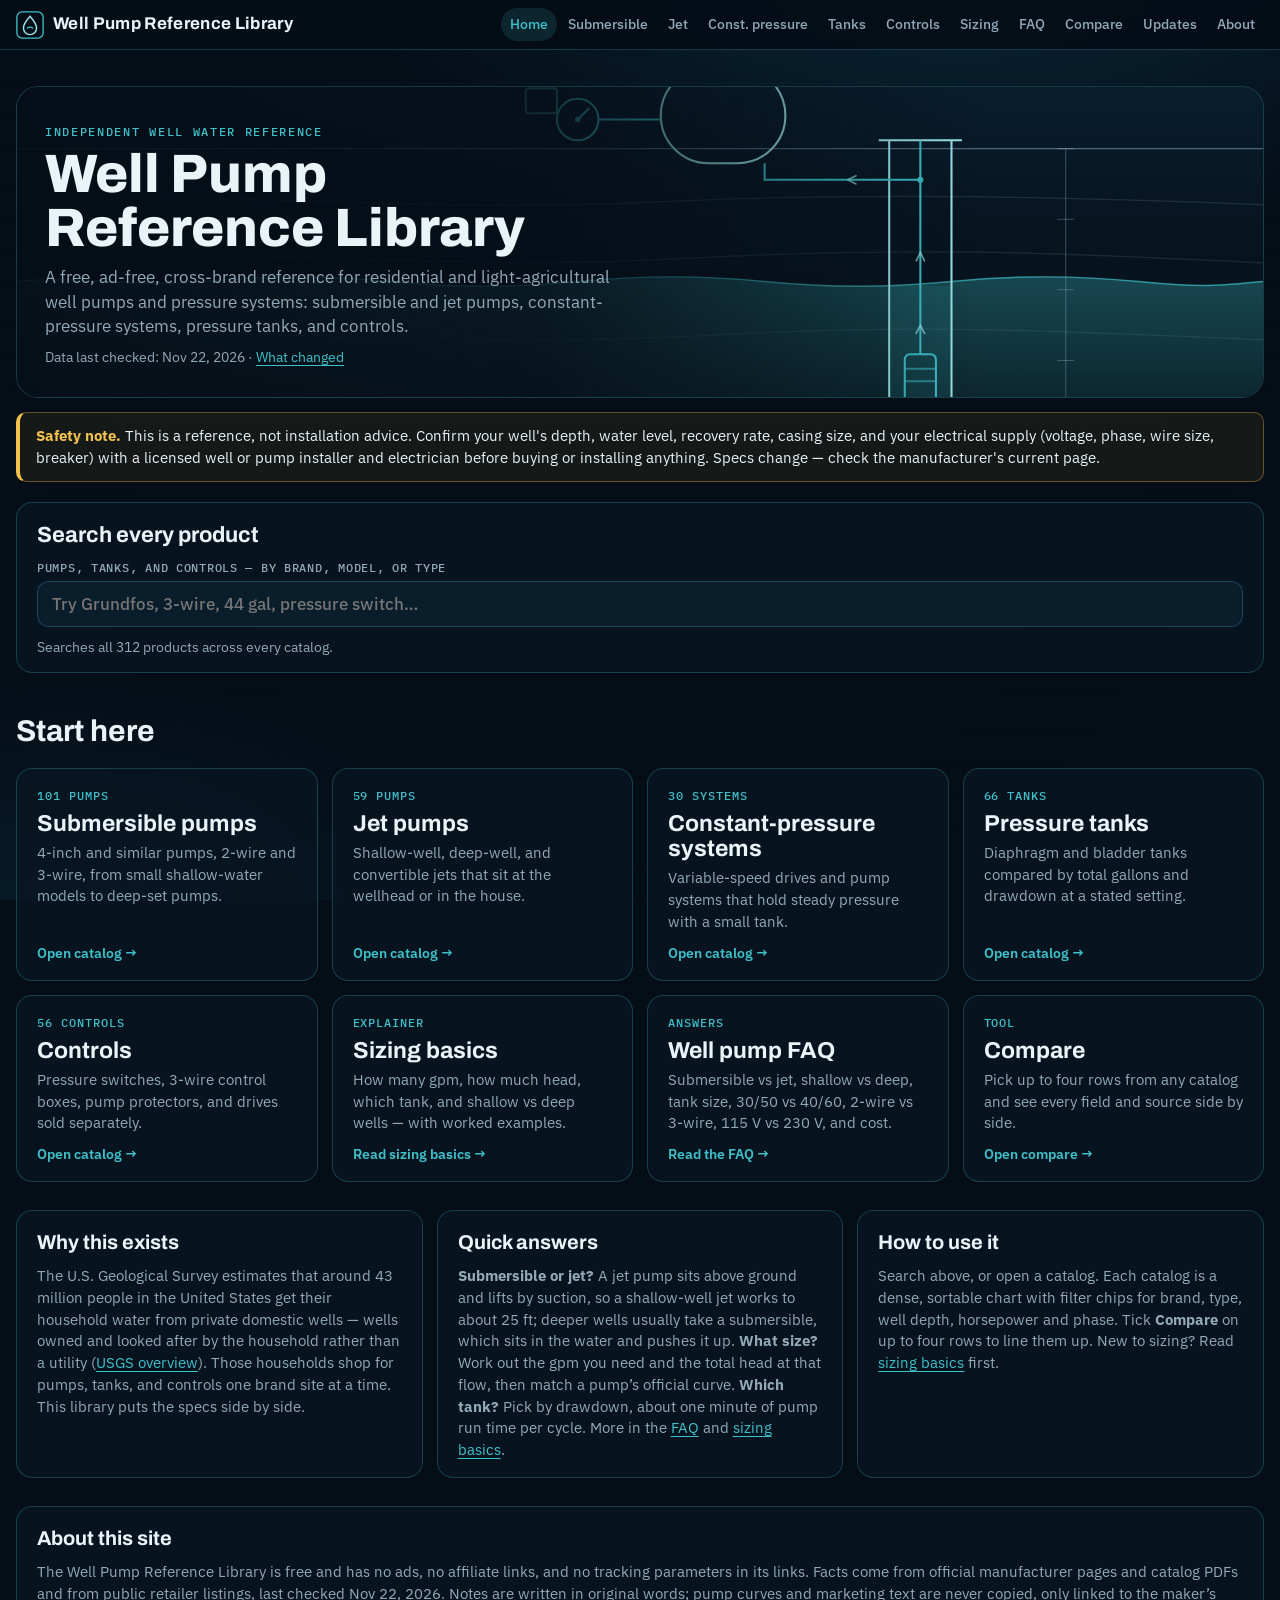
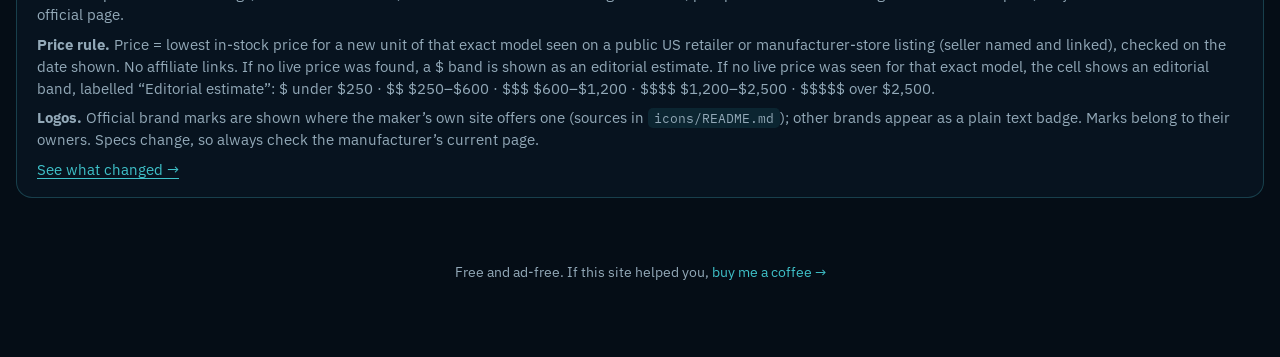
==== commit 5d9940e4: "November 2026 monthly data refresh: re-verified 308 rows, 10 new live prices, spec fixes, 4 models a" ====
--- a/index.html
+++ b/index.html
@@ -4,14 +4,16 @@
 <meta charset="utf-8">
 <meta name="viewport" content="width=device-width,initial-scale=1,viewport-fit=cover">
 <title>Well Pump Comparison Chart: pumps, tanks and controls · Well Pump Reference Library</title>
-<meta name="description" content="Free, ad-free charts comparing 308 residential well pumps, pressure tanks and controls across brands: submersible, jet and constant-pressure, with sourced prices, a sizing guide and FAQ.">
+<meta name="description" content="Free, ad-free charts comparing 312 residential well pumps, pressure tanks and controls across brands: submersible, jet and constant-pressure, with sourced prices, a sizing guide and FAQ.">
 <meta name="robots" content="index,follow,max-image-preview:large,max-snippet:-1">
+<meta name="google-site-verification" content="DBsd4dRo6CszvxQNH2xXlYTnwq2I4v30uIsV_nwwEc8">
+<meta name="msvalidate.01" content="77C3B18F4D942281667A47021926052C">
 <link rel="canonical" href="https://wellpumpchart.pages.dev/">
 <meta property="og:type" content="website">
 <meta property="og:site_name" content="Well Pump Reference Library">
 <meta property="og:locale" content="en_US">
 <meta property="og:title" content="Well Pump Comparison Chart: pumps, tanks and controls · Well Pump Reference Library">
-<meta property="og:description" content="Free, ad-free charts comparing 308 residential well pumps, pressure tanks and controls across brands: submersible, jet and constant-pressure, with sourced prices, a sizing guide and FAQ.">
+<meta property="og:description" content="Free, ad-free charts comparing 312 residential well pumps, pressure tanks and controls across brands: submersible, jet and constant-pressure, with sourced prices, a sizing guide and FAQ.">
 <meta property="og:url" content="https://wellpumpchart.pages.dev/">
 <meta property="og:image" content="https://wellpumpchart.pages.dev/og-image.png">
 <meta property="og:image:width" content="1200">
@@ -19,7 +21,7 @@
 <meta property="og:image:alt" content="Well Pump Reference Library: a well casing with a submersible pump, pressure tank and gauge in teal line art">
 <meta name="twitter:card" content="summary_large_image">
 <meta name="twitter:title" content="Well Pump Comparison Chart: pumps, tanks and controls · Well Pump Reference Library">
-<meta name="twitter:description" content="Free, ad-free charts comparing 308 residential well pumps, pressure tanks and controls across brands: submersible, jet and constant-pressure, with sourced prices, a sizing guide and FAQ.">
+<meta name="twitter:description" content="Free, ad-free charts comparing 312 residential well pumps, pressure tanks and controls across brands: submersible, jet and constant-pressure, with sourced prices, a sizing guide and FAQ.">
 <meta name="twitter:image" content="https://wellpumpchart.pages.dev/og-image.png">
 <link rel="icon" href="favicon.ico" sizes="any">
 <link rel="icon" href="favicon.svg" type="image/svg+xml">
@@ -117,7 +119,7 @@
     <span class="eyebrow">Independent well water reference</span>
     <h1>Well Pump Reference Library</h1>
     <p class="lede">A free, ad-free, cross-brand reference for residential and light-agricultural well pumps and pressure systems: submersible and jet pumps, constant-pressure systems, pressure tanks, and controls.</p>
-    <p class="checked">Data last checked: <time datetime="2026-11-15">Nov 15, 2026</time> · <a href="updates.html">What changed</a></p>
+    <p class="checked">Data last checked: <time datetime="2026-11-22">Nov 22, 2026</time> · <a href="updates.html">What changed</a></p>
   </div>
 </header>
 <aside class="safety" role="note"><strong>Safety note.</strong> This is a reference, not installation advice. Confirm your well&#x27;s depth, water level, recovery rate, casing size, and your electrical supply (voltage, phase, wire size, breaker) with a licensed well or pump installer and electrician before buying or installing anything. Specs change — check the manufacturer&#x27;s current page.</aside>
@@ -125,12 +127,12 @@
     <h2 id="site-search-h">Search every product</h2>
     <label for="site-search">Pumps, tanks, and controls — by brand, model, or type</label>
     <input type="search" id="site-search" placeholder="Try Grundfos, 3-wire, 44 gal, pressure switch…" autocomplete="off" spellcheck="false" aria-describedby="site-status" aria-controls="site-results">
-    <p class="sr-status" id="site-status" aria-live="polite">Searches all 308 products across every catalog.</p>
+    <p class="sr-status" id="site-status" aria-live="polite">Searches all 312 products across every catalog.</p>
     <ul class="sr-list" id="site-results" hidden></ul>
   </section>
   <section class="grp">
     <h2>Start here</h2>
-    <div class="grid"><a class="card" href="submersible.html"><span class="cnt">101 pumps</span><span class="nm">Submersible pumps</span><span class="ds">4-inch and similar pumps, 2-wire and 3-wire, from small shallow-water models to deep-set pumps.</span><span class="go">Open catalog →</span></a><a class="card" href="jet.html"><span class="cnt">58 pumps</span><span class="nm">Jet pumps</span><span class="ds">Shallow-well, deep-well, and convertible jets that sit at the wellhead or in the house.</span><span class="go">Open catalog →</span></a><a class="card" href="constant-pressure.html"><span class="cnt">30 systems</span><span class="nm">Constant-pressure systems</span><span class="ds">Variable-speed drives and pump systems that hold steady pressure with a small tank.</span><span class="go">Open catalog →</span></a><a class="card" href="tanks.html"><span class="cnt">66 tanks</span><span class="nm">Pressure tanks</span><span class="ds">Diaphragm and bladder tanks compared by total gallons and drawdown at a stated setting.</span><span class="go">Open catalog →</span></a><a class="card" href="controls.html"><span class="cnt">53 controls</span><span class="nm">Controls</span><span class="ds">Pressure switches, 3-wire control boxes, pump protectors, and drives sold separately.</span><span class="go">Open catalog →</span></a><a class="card" href="sizing.html"><span class="cnt">Explainer</span><span class="nm">Sizing basics</span><span class="ds">How many gpm, how much head, which tank, and shallow vs deep wells — with worked examples.</span><span class="go">Read sizing basics →</span></a><a class="card" href="faq.html"><span class="cnt">Answers</span><span class="nm">Well pump FAQ</span><span class="ds">Submersible vs jet, shallow vs deep, tank size, 30/50 vs 40/60, 2-wire vs 3-wire, 115 V vs 230 V, and cost.</span><span class="go">Read the FAQ →</span></a><a class="card" href="compare.html"><span class="cnt">Tool</span><span class="nm">Compare</span><span class="ds">Pick up to four rows from any catalog and see every field and source side by side.</span><span class="go">Open compare →</span></a></div>
+    <div class="grid"><a class="card" href="submersible.html"><span class="cnt">101 pumps</span><span class="nm">Submersible pumps</span><span class="ds">4-inch and similar pumps, 2-wire and 3-wire, from small shallow-water models to deep-set pumps.</span><span class="go">Open catalog →</span></a><a class="card" href="jet.html"><span class="cnt">59 pumps</span><span class="nm">Jet pumps</span><span class="ds">Shallow-well, deep-well, and convertible jets that sit at the wellhead or in the house.</span><span class="go">Open catalog →</span></a><a class="card" href="constant-pressure.html"><span class="cnt">30 systems</span><span class="nm">Constant-pressure systems</span><span class="ds">Variable-speed drives and pump systems that hold steady pressure with a small tank.</span><span class="go">Open catalog →</span></a><a class="card" href="tanks.html"><span class="cnt">66 tanks</span><span class="nm">Pressure tanks</span><span class="ds">Diaphragm and bladder tanks compared by total gallons and drawdown at a stated setting.</span><span class="go">Open catalog →</span></a><a class="card" href="controls.html"><span class="cnt">56 controls</span><span class="nm">Controls</span><span class="ds">Pressure switches, 3-wire control boxes, pump protectors, and drives sold separately.</span><span class="go">Open catalog →</span></a><a class="card" href="sizing.html"><span class="cnt">Explainer</span><span class="nm">Sizing basics</span><span class="ds">How many gpm, how much head, which tank, and shallow vs deep wells — with worked examples.</span><span class="go">Read sizing basics →</span></a><a class="card" href="faq.html"><span class="cnt">Answers</span><span class="nm">Well pump FAQ</span><span class="ds">Submersible vs jet, shallow vs deep, tank size, 30/50 vs 40/60, 2-wire vs 3-wire, 115 V vs 230 V, and cost.</span><span class="go">Read the FAQ →</span></a><a class="card" href="compare.html"><span class="cnt">Tool</span><span class="nm">Compare</span><span class="ds">Pick up to four rows from any catalog and see every field and source side by side.</span><span class="go">Open compare →</span></a></div>
   </section>
   <div class="notes">
     <section>
@@ -149,7 +151,7 @@
   <section class="notes" id="about" style="display:block">
     <section>
       <h2>About this site</h2>
-      <p>The Well Pump Reference Library is free and has no ads, no affiliate links, and no tracking parameters in its links. Facts come from official manufacturer pages and catalog PDFs and from public retailer listings, last checked Nov 15, 2026. Notes are written in original words; pump curves and marketing text are never copied, only linked to the maker’s official page.</p>
+      <p>The Well Pump Reference Library is free and has no ads, no affiliate links, and no tracking parameters in its links. Facts come from official manufacturer pages and catalog PDFs and from public retailer listings, last checked Nov 22, 2026. Notes are written in original words; pump curves and marketing text are never copied, only linked to the maker’s official page.</p>
       <p><strong>Price rule.</strong> Price = lowest in-stock price for a new unit of that exact model seen on a public US retailer or manufacturer-store listing (seller named and linked), checked on the date shown. No affiliate links. If no live price was found, a $ band is shown as an editorial estimate. If no live price was seen for that exact model, the cell shows an editorial band, labelled “Editorial estimate”: $ under $250 · $$ $250–$600 · $$$ $600–$1,200 · $$$$ $1,200–$2,500 · $$$$$ over $2,500.</p>
       <p><strong>Logos.</strong> Official brand marks are shown where the maker’s own site offers one (sources in <code>icons/README.md</code>); other brands appear as a plain text badge. Marks belong to their owners. Specs change, so always check the manufacturer’s current page.</p>
       <p><a href="updates.html">See what changed →</a></p>
@@ -176,7 +178,7 @@
 </script>
 <script src="compare.js?v=20261120a"></script>
 <script src="nav.js?v=20261120a"></script>
-<script>window.SEARCH_INDEX = [{"name": "FPS Tri-Seal 10FA05P4-2W115", "maker": "Franklin Electric", "tags": ["4-in submersible, 2-wire", "Deep well"], "icon": null, "section": "Submersible pumps", "href": "submersible.html#p-franklin-electric-10fa05p4-2w115"}, {"name": "FPS Tri-Seal 10FA05P4-2W230", "maker": "Franklin Electric", "tags": ["4-in submersible, 2-wire", "Deep well"], "icon": null, "section": "Submersible pumps", "href": "submersible.html#p-franklin-electric-10fa05p4-2w230"}, {"name": "FPS Tri-Seal 10FA07P4-2W230", "maker": "Franklin Electric", "tags": ["4-in submersible, 2-wire", "Deep well"], "icon": null, "section": "Submersible pumps", "href": "submersible.html#p-franklin-electric-10fa07p4-2w230"}, {"name": "FPS Tri-Seal 10FA1P4-2W230", "maker": "Franklin Electric", "tags": ["4-in submersible, 2-wire", "Deep well"], "icon": null, "section": "Submersible pumps", "href": "submersible.html#p-franklin-electric-10fa1p4-2w230"}, {"name": "FPS Tri-Seal 10FA15P4-2W230", "maker": "Franklin Electric", "tags": ["4-in submersible, 2-wire", "Deep well"], "icon": null, "section": "Submersible pumps", "href": "submersible.html#p-franklin-electric-10fa15p4-2w230"}, {"name": "FPS Tri-Seal 15FA05P4-2W230", "maker": "Franklin Electric", "tags": ["4-in submersible, 2-wire", "Deep well"], "icon": null, "section": "Submersible pumps", "href": "submersible.html#p-franklin-electric-15fa05p4-2w230"}, {"name": "FPS Tri-Seal 15FA07P4-2W230", "maker": "Franklin Electric", "tags": ["4-in submersible, 2-wire", "Deep well"], "icon": null, "section": "Submersible pumps", "href": "submersible.html#p-franklin-electric-15fa07p4-2w230"}, {"name": "FPS Tri-Seal 15FA1P4-2W230", "maker": "Franklin Electric", "tags": ["4-in submersible, 2-wire", "Deep well"], "icon": null, "section": "Submersible pumps", "href": "submersible.html#p-franklin-electric-15fa1p4-2w230"}, {"name": "FPS Tri-Seal 15FA15P4-2W230", "maker": "Franklin Electric", "tags": ["4-in submersible, 2-wire", "Deep well"], "icon": null, "section": "Submersible pumps", "href": "submersible.html#p-franklin-electric-15fa15p4-2w230"}, {"name": "FPS Tri-Seal 20FA07P4-2W230", "maker": "Franklin Electric", "tags": ["4-in submersible, 2-wire", "Deep well"], "icon": null, "section": "Submersible pumps", "href": "submersible.html#p-franklin-electric-20fa07p4-2w230"}, {"name": "FPS Tri-Seal 20FA1P4-2W230", "maker": "Franklin Electric", "tags": ["4-in submersible, 2-wire", "Deep well"], "icon": null, "section": "Submersible pumps", "href": "submersible.html#p-franklin-electric-20fa1p4-2w230"}, {"name": "FPS Tri-Seal 20FA15P4-2W230", "maker": "Franklin Electric", "tags": ["4-in submersible, 2-wire", "Deep well"], "icon": null, "section": "Submersible pumps", "href": "submersible.html#p-franklin-electric-20fa15p4-2w230"}, {"name": "FPS Tri-Seal 25FA1P4-2W230", "maker": "Franklin Electric", "tags": ["4-in submersible, 2-wire", "Deep well"], "icon": null, "section": "Submersible pumps", "href": "submersible.html#p-franklin-electric-25fa1p4-2w230"}, {"name": "FPS Tri-Seal 25FA15P4-2W230", "maker": "Franklin Electric", "tags": ["4-in submersible, 2-wire", "Deep well"], "icon": null, "section": "Submersible pumps", "href": "submersible.html#p-franklin-electric-25fa15p4-2w230"}, {"name": "FPS Tri-Seal 10FA05P4-3W230", "maker": "Franklin Electric", "tags": ["4-in submersible, 3-wire", "Deep well"], "icon": null, "section": "Submersible pumps", "href": "submersible.html#p-franklin-electric-10fa05p4-3w230"}, {"name": "FPS Tri-Seal 10FA1P4-3W230", "maker": "Franklin Electric", "tags": ["4-in submersible, 3-wire", "Deep well"], "icon": null, "section": "Submersible pumps", "href": "submersible.html#p-franklin-electric-10fa1p4-3w230"}, {"name": "FPS Tri-Seal 15FA1P4-3W230", "maker": "Franklin Electric", "tags": ["4-in submersible, 3-wire", "Deep well"], "icon": null, "section": "Submersible pumps", "href": "submersible.html#p-franklin-electric-15fa1p4-3w230"}, {"name": "FPS Tri-Seal 20FA15P4-3W230", "maker": "Franklin Electric", "tags": ["4-in submersible, 3-wire", "Deep well"], "icon": null, "section": "Submersible pumps", "href": "submersible.html#p-franklin-electric-20fa15p4-3w230"}, {"name": "FPS Tri-Seal 10FA05S4-2W230", "maker": "Franklin Electric", "tags": ["4-in submersible, 2-wire", "Deep well"], "icon": null, "section": "Submersible pumps", "href": "submersible.html#p-franklin-electric-10fa05s4-2w230"}, {"name": "FPS Tri-Seal 15FA1S4-2W230", "maker": "Franklin Electric", "tags": ["4-in submersible, 2-wire", "Deep well"], "icon": null, "section": "Submersible pumps", "href": "submersible.html#p-franklin-electric-15fa1s4-2w230"}, {"name": "FPS Tri-Seal 10FA2S4-PE", "maker": "Franklin Electric", "tags": ["4-in submersible, pump end only", "Deep well"], "icon": null, "section": "Submersible pumps", "href": "submersible.html#p-franklin-electric-10fa2s4-pe"}, {"name": "FPS Tri-Seal 15FA2S4-PE", "maker": "Franklin Electric", "tags": ["4-in submersible, pump end only", "Deep well"], "icon": null, "section": "Submersible pumps", "href": "submersible.html#p-franklin-electric-15fa2s4-pe"}, {"name": "FPS Tri-Seal 20FA2S4-PE", "maker": "Franklin Electric", "tags": ["4-in submersible, pump end only", "Deep well"], "icon": null, "section": "Submersible pumps", "href": "submersible.html#p-franklin-electric-20fa2s4-pe"}, {"name": "FPS Tri-Seal 25FA2S4-PE", "maker": "Franklin Electric", "tags": ["4-in submersible, pump end only", "Deep well"], "icon": null, "section": "Submersible pumps", "href": "submersible.html#p-franklin-electric-25fa2s4-pe"}, {"name": "RL12G05-2W1V", "maker": "Red Lion", "tags": ["4-in submersible, 2-wire", "Deep well"], "icon": null, "section": "Submersible pumps", "href": "submersible.html#p-red-lion-rl12g05-2w1v"}, {"name": "RL12G05-2W2V", "maker": "Red Lion", "tags": ["4-in submersible, 2-wire", "Deep well"], "icon": null, "section": "Submersible pumps", "href": "submersible.html#p-red-lion-rl12g05-2w2v"}, {"name": "RL12G07-2W2V", "maker": "Red Lion", "tags": ["4-in submersible, 2-wire", "Deep well"], "icon": null, "section": "Submersible pumps", "href": "submersible.html#p-red-lion-rl12g07-2w2v"}, {"name": "RL12G10-2W2V", "maker": "Red Lion", "tags": ["4-in submersible, 2-wire", "Deep well"], "icon": null, "section": "Submersible pumps", "href": "submersible.html#p-red-lion-rl12g10-2w2v"}, {"name": "RL12G15-3W2V", "maker": "Red Lion", "tags": ["4-in submersible, 3-wire", "Deep well"], "icon": null, "section": "Submersible pumps", "href": "submersible.html#p-red-lion-rl12g15-3w2v"}, {"name": "RL22G10-3W2V", "maker": "Red Lion", "tags": ["4-in submersible, 3-wire", "Deep well"], "icon": null, "section": "Submersible pumps", "href": "submersible.html#p-red-lion-rl22g10-3w2v"}, {"name": "RS5G05-3W2V", "maker": "Red Lion", "tags": ["4-in submersible, 3-wire", "Deep well"], "icon": null, "section": "Submersible pumps", "href": "submersible.html#p-red-lion-rs5g05-3w2v"}, {"name": "RS5G07-3W2V", "maker": "Red Lion", "tags": ["4-in submersible, 3-wire", "Deep well"], "icon": null, "section": "Submersible pumps", "href": "submersible.html#p-red-lion-rs5g07-3w2v"}, {"name": "RS12G05-3W2V", "maker": "Red Lion", "tags": ["4-in submersible, 3-wire", "Deep well"], "icon": null, "section": "Submersible pumps", "href": "submersible.html#p-red-lion-rs12g05-3w2v"}, {"name": "RS12G07-3W2V", "maker": "Red Lion", "tags": ["4-in submersible, 3-wire", "Deep well"], "icon": null, "section": "Submersible pumps", "href": "submersible.html#p-red-lion-rs12g07-3w2v"}, {"name": "RS12G10-3W2V", "maker": "Red Lion", "tags": ["4-in submersible, 3-wire", "Deep well"], "icon": null, "section": "Submersible pumps", "href": "submersible.html#p-red-lion-rs12g10-3w2v"}, {"name": "RS12G15-3W2V", "maker": "Red Lion", "tags": ["4-in submersible, 3-wire", "Deep well"], "icon": null, "section": "Submersible pumps", "href": "submersible.html#p-red-lion-rs12g15-3w2v"}, {"name": "RS22G07-3W2V", "maker": "Red Lion", "tags": ["4-in submersible, 3-wire", "Deep well"], "icon": null, "section": "Submersible pumps", "href": "submersible.html#p-red-lion-rs22g07-3w2v"}, {"name": "RS22G10-3W2V", "maker": "Red Lion", "tags": ["4-in submersible, 3-wire", "Deep well"], "icon": null, "section": "Submersible pumps", "href": "submersible.html#p-red-lion-rs22g10-3w2v"}, {"name": "RS22G15-3W2V", "maker": "Red Lion", "tags": ["4-in submersible, 3-wire", "Deep well"], "icon": null, "section": "Submersible pumps", "href": "submersible.html#p-red-lion-rs22g15-3w2v"}, {"name": "5GS05", "maker": "Goulds Water Technology", "tags": ["4-in submersible, pump end only", "Deep well"], "icon": "icons/goulds-water-technology.png", "section": "Submersible pumps", "href": "submersible.html#p-goulds-water-technology-5gs05"}, {"name": "5GS10", "maker": "Goulds Water Technology", "tags": ["4-in submersible, pump end only", "Deep well"], "icon": "icons/goulds-water-technology.png", "section": "Submersible pumps", "href": "submersible.html#p-goulds-water-technology-5gs10"}, {"name": "7GS05", "maker": "Goulds Water Technology", "tags": ["4-in submersible, pump end only", "Deep well"], "icon": "icons/goulds-water-technology.png", "section": "Submersible pumps", "href": "submersible.html#p-goulds-water-technology-7gs05"}, {"name": "7GS10", "maker": "Goulds Water Technology", "tags": ["4-in submersible, pump end only", "Deep well"], "icon": "icons/goulds-water-technology.png", "section": "Submersible pumps", "href": "submersible.html#p-goulds-water-technology-7gs10"}, {"name": "10GS05", "maker": "Goulds Water Technology", "tags": ["4-in submersible, pump end only", "Deep well"], "icon": "icons/goulds-water-technology.png", "section": "Submersible pumps", "href": "submersible.html#p-goulds-water-technology-10gs05"}, {"name": "10GS07", "maker": "Goulds Water Technology", "tags": ["4-in submersible, pump end only", "Deep well"], "icon": "icons/goulds-water-technology.png", "section": "Submersible pumps", "href": "submersible.html#p-goulds-water-technology-10gs07"}, {"name": "10GS10", "maker": "Goulds Water Technology", "tags": ["4-in submersible, pump end only", "Deep well"], "icon": "icons/goulds-water-technology.png", "section": "Submersible pumps", "href": "submersible.html#p-goulds-water-technology-10gs10"}, {"name": "10GS15", "maker": "Goulds Water Technology", "tags": ["4-in submersible, pump end only", "Deep well"], "icon": "icons/goulds-water-technology.png", "section": "Submersible pumps", "href": "submersible.html#p-goulds-water-technology-10gs15"}, {"name": "10GS20", "maker": "Goulds Water Technology", "tags": ["4-in submersible, pump end only", "Deep well"], "icon": "icons/goulds-water-technology.png", "section": "Submersible pumps", "href": "submersible.html#p-goulds-water-technology-10gs20"}, {"name": "13GS10", "maker": "Goulds Water Technology", "tags": ["4-in submersible, pump end only", "Deep well"], "icon": "icons/goulds-water-technology.png", "section": "Submersible pumps", "href": "submersible.html#p-goulds-water-technology-13gs10"}, {"name": "18GS10", "maker": "Goulds Water Technology", "tags": ["4-in submersible, pump end only", "Deep well"], "icon": "icons/goulds-water-technology.png", "section": "Submersible pumps", "href": "submersible.html#p-goulds-water-technology-18gs10"}, {"name": "18GS15", "maker": "Goulds Water Technology", "tags": ["4-in submersible, pump end only", "Deep well"], "icon": "icons/goulds-water-technology.png", "section": "Submersible pumps", "href": "submersible.html#p-goulds-water-technology-18gs15"}, {"name": "25GS10", "maker": "Goulds Water Technology", "tags": ["4-in submersible, pump end only", "Deep well"], "icon": "icons/goulds-water-technology.png", "section": "Submersible pumps", "href": "submersible.html#p-goulds-water-technology-25gs10"}, {"name": "25GS20", "maker": "Goulds Water Technology", "tags": ["4-in submersible, pump end only", "Deep well"], "icon": "icons/goulds-water-technology.png", "section": "Submersible pumps", "href": "submersible.html#p-goulds-water-technology-25gs20"}, {"name": "FP 4-in 2-wire FP2211", "maker": "Flotec", "tags": ["4-in submersible, 2-wire", "Deep well"], "icon": "icons/flotec.png", "section": "Submersible pumps", "href": "submersible.html#p-flotec-pentair-fp2211"}, {"name": "FP 4-in 2-wire FP2212", "maker": "Flotec", "tags": ["4-in submersible, 2-wire", "Deep well"], "icon": "icons/flotec.png", "section": "Submersible pumps", "href": "submersible.html#p-flotec-pentair-fp2212"}, {"name": "FP 4-in 2-wire FP2222", "maker": "Flotec", "tags": ["4-in submersible, 2-wire", "Deep well"], "icon": "icons/flotec.png", "section": "Submersible pumps", "href": "submersible.html#p-flotec-pentair-fp2222"}, {"name": "FP 4-in 2-wire FP2232", "maker": "Flotec", "tags": ["4-in submersible, 2-wire", "Deep well"], "icon": "icons/flotec.png", "section": "Submersible pumps", "href": "submersible.html#p-flotec-pentair-fp2232"}, {"name": "Signature 2000 JP (composite) S5P4JP05221", "maker": "Sta-Rite", "tags": ["4-in submersible, 2-wire", "Deep well"], "icon": "icons/sta-rite.png", "section": "Submersible pumps", "href": "submersible.html#p-pentair-sta-rite-s5p4jp05221"}, {"name": "Signature 2000 JP (composite) S5P4JP07221", "maker": "Sta-Rite", "tags": ["4-in submersible, 2-wire", "Deep well"], "icon": "icons/sta-rite.png", "section": "Submersible pumps", "href": "submersible.html#p-pentair-sta-rite-s5p4jp07221"}, {"name": "Signature 2000 JP (composite) S5P4JP10221", "maker": "Sta-Rite", "tags": ["4-in submersible, 2-wire", "Deep well"], "icon": "icons/sta-rite.png", "section": "Submersible pumps", "href": "submersible.html#p-pentair-sta-rite-s5p4jp10221"}, {"name": "Signature 2000 JP (composite) S5P4JP05231", "maker": "Sta-Rite", "tags": ["4-in submersible, 3-wire", "Deep well"], "icon": "icons/sta-rite.png", "section": "Submersible pumps", "href": "submersible.html#p-pentair-sta-rite-s5p4jp05231"}, {"name": "Signature 2000 JP (composite) S7P4JP05121", "maker": "Sta-Rite", "tags": ["4-in submersible, 2-wire", "Deep well"], "icon": "icons/sta-rite.png", "section": "Submersible pumps", "href": "submersible.html#p-pentair-sta-rite-s7p4jp05121"}, {"name": "Signature 2000 JP (composite) S7P4JP05221", "maker": "Sta-Rite", "tags": ["4-in submersible, 2-wire", "Deep well"], "icon": "icons/sta-rite.png", "section": "Submersible pumps", "href": "submersible.html#p-pentair-sta-rite-s7p4jp05221"}, {"name": "Signature 2000 JP (composite) S7P4JP10221", "maker": "Sta-Rite", "tags": ["4-in submersible, 2-wire", "Deep well"], "icon": "icons/sta-rite.png", "section": "Submersible pumps", "href": "submersible.html#p-pentair-sta-rite-s7p4jp10221"}, {"name": "Signature 2000 JP (composite) S7P4JP15221", "maker": "Sta-Rite", "tags": ["4-in submersible, 2-wire", "Deep well"], "icon": "icons/sta-rite.png", "section": "Submersible pumps", "href": "submersible.html#p-pentair-sta-rite-s7p4jp15221"}, {"name": "Signature 2000 JP (composite) S7P4JP10231", "maker": "Sta-Rite", "tags": ["4-in submersible, 3-wire", "Deep well"], "icon": "icons/sta-rite.png", "section": "Submersible pumps", "href": "submersible.html#p-pentair-sta-rite-s7p4jp10231"}, {"name": "Signature 2000 HS (stainless) S5P4HS15221", "maker": "Sta-Rite", "tags": ["4-in submersible, 2-wire", "Deep well"], "icon": "icons/sta-rite.png", "section": "Submersible pumps", "href": "submersible.html#p-pentair-sta-rite-s5p4hs15221"}, {"name": "Signature 2000 HS (stainless) S7P4HS05221", "maker": "Sta-Rite", "tags": ["4-in submersible, 2-wire", "Deep well"], "icon": "icons/sta-rite.png", "section": "Submersible pumps", "href": "submersible.html#p-pentair-sta-rite-s7p4hs05221"}, {"name": "Signature 2000 HS (stainless) S7P4HS10221", "maker": "Sta-Rite", "tags": ["4-in submersible, 2-wire", "Deep well"], "icon": "icons/sta-rite.png", "section": "Submersible pumps", "href": "submersible.html#p-pentair-sta-rite-s7p4hs10221"}, {"name": "Signature 2000 HS (stainless) S7P4HS15231", "maker": "Sta-Rite", "tags": ["4-in submersible, 3-wire", "Deep well"], "icon": "icons/sta-rite.png", "section": "Submersible pumps", "href": "submersible.html#p-pentair-sta-rite-s7p4hs15231"}, {"name": "4-in 2-wire 2850G", "maker": "Simer", "tags": ["4-in submersible, 2-wire", "Deep well"], "icon": null, "section": "Submersible pumps", "href": "submersible.html#p-simer-2850g"}, {"name": "5SQ05-90", "maker": "Grundfos", "tags": ["3-in submersible, integrated drive (fits 4-in wells)", "Deep well"], "icon": null, "section": "Submersible pumps", "href": "submersible.html#p-grundfos-5sq05-90"}, {"name": "5SQ07-230", "maker": "Grundfos", "tags": ["3-in submersible, integrated drive (fits 4-in wells)", "Deep well"], "icon": null, "section": "Submersible pumps", "href": "submersible.html#p-grundfos-5sq07-230"}, {"name": "5SQ10-360", "maker": "Grundfos", "tags": ["3-in submersible, integrated drive (fits 4-in wells)", "Deep well"], "icon": null, "section": "Submersible pumps", "href": "submersible.html#p-grundfos-5sq10-360"}, {"name": "5SQ15-450", "maker": "Grundfos", "tags": ["3-in submersible, integrated drive (fits 4-in wells)", "Deep well"], "icon": null, "section": "Submersible pumps", "href": "submersible.html#p-grundfos-5sq15-450"}, {"name": "10SQ05-110", "maker": "Grundfos", "tags": ["3-in submersible, integrated drive (fits 4-in wells)", "Deep well"], "icon": null, "section": "Submersible pumps", "href": "submersible.html#p-grundfos-10sq05-110"}, {"name": "10SQ07-200", "maker": "Grundfos", "tags": ["3-in submersible, integrated drive (fits 4-in wells)", "Deep well"], "icon": null, "section": "Submersible pumps", "href": "submersible.html#p-grundfos-10sq07-200"}, {"name": "10SQ10-290", "maker": "Grundfos", "tags": ["3-in submersible, integrated drive (fits 4-in wells)", "Deep well"], "icon": null, "section": "Submersible pumps", "href": "submersible.html#p-grundfos-10sq10-290"}, {"name": "10SQ15-330", "maker": "Grundfos", "tags": ["3-in submersible, integrated drive (fits 4-in wells)", "Deep well"], "icon": null, "section": "Submersible pumps", "href": "submersible.html#p-grundfos-10sq15-330"}, {"name": "15SQ05-70", "maker": "Grundfos", "tags": ["3-in submersible, integrated drive (fits 4-in wells)", "Deep well"], "icon": null, "section": "Submersible pumps", "href": "submersible.html#p-grundfos-15sq05-70"}, {"name": "15SQ07-150", "maker": "Grundfos", "tags": ["3-in submersible, integrated drive (fits 4-in wells)", "Deep well"], "icon": null, "section": "Submersible pumps", "href": "submersible.html#p-grundfos-15sq07-150"}, {"name": "15SQ10-220", "maker": "Grundfos", "tags": ["3-in submersible, integrated drive (fits 4-in wells)", "Deep well"], "icon": null, "section": "Submersible pumps", "href": "submersible.html#p-grundfos-15sq10-220"}, {"name": "15SQ15-290", "maker": "Grundfos", "tags": ["3-in submersible, integrated drive (fits 4-in wells)", "Deep well"], "icon": null, "section": "Submersible pumps", "href": "submersible.html#p-grundfos-15sq15-290"}, {"name": "22SQ05-40", "maker": "Grundfos", "tags": ["3-in submersible, integrated drive (fits 4-in wells)", "Deep well"], "icon": null, "section": "Submersible pumps", "href": "submersible.html#p-grundfos-22sq05-40"}, {"name": "22SQ10-160", "maker": "Grundfos", "tags": ["3-in submersible, integrated drive (fits 4-in wells)", "Deep well"], "icon": null, "section": "Submersible pumps", "href": "submersible.html#p-grundfos-22sq10-160"}, {"name": "22SQ15-220", "maker": "Grundfos", "tags": ["3-in submersible, integrated drive (fits 4-in wells)", "Deep well"], "icon": null, "section": "Submersible pumps", "href": "submersible.html#p-grundfos-22sq15-220"}, {"name": "30SQ07-90", "maker": "Grundfos", "tags": ["3-in submersible, integrated drive (fits 4-in wells)", "Deep well"], "icon": null, "section": "Submersible pumps", "href": "submersible.html#p-grundfos-30sq07-90"}, {"name": "450/451/452 Series 450-0005", "maker": "Zoeller", "tags": ["4-in submersible, 3-wire", "Deep well"], "icon": null, "section": "Submersible pumps", "href": "submersible.html#p-zoeller-450-0005"}, {"name": "450/451/452 Series 450-0006", "maker": "Zoeller", "tags": ["4-in submersible, 2-wire", "Deep well"], "icon": null, "section": "Submersible pumps", "href": "submersible.html#p-zoeller-450-0006"}, {"name": "450/451/452 Series 450-0007", "maker": "Zoeller", "tags": ["4-in submersible, 2-wire", "Deep well"], "icon": null, "section": "Submersible pumps", "href": "submersible.html#p-zoeller-450-0007"}, {"name": "450/451/452 Series 451-0005", "maker": "Zoeller", "tags": ["4-in submersible, 2-wire", "Deep well"], "icon": null, "section": "Submersible pumps", "href": "submersible.html#p-zoeller-451-0005"}, {"name": "450/451/452 Series 450-0008", "maker": "Zoeller", "tags": ["4-in submersible, 3-wire", "Deep well"], "icon": null, "section": "Submersible pumps", "href": "submersible.html#p-zoeller-450-0008"}, {"name": "450/451/452 Series 450-0009", "maker": "Zoeller", "tags": ["4-in submersible, 3-wire", "Deep well"], "icon": null, "section": "Submersible pumps", "href": "submersible.html#p-zoeller-450-0009"}, {"name": "450/451/452 Series 450-0010", "maker": "Zoeller", "tags": ["4-in submersible, 2-wire", "Deep well"], "icon": null, "section": "Submersible pumps", "href": "submersible.html#p-zoeller-450-0010"}, {"name": "450/451/452 Series 450-0011", "maker": "Zoeller", "tags": ["4-in submersible, 2-wire", "Deep well"], "icon": null, "section": "Submersible pumps", "href": "submersible.html#p-zoeller-450-0011"}, {"name": "450/451/452 Series 451-0006", "maker": "Zoeller", "tags": ["4-in submersible, 3-wire", "Deep well"], "icon": null, "section": "Submersible pumps", "href": "submersible.html#p-zoeller-451-0006"}, {"name": "450/451/452 Series 451-0007", "maker": "Zoeller", "tags": ["4-in submersible, 2-wire", "Deep well"], "icon": null, "section": "Submersible pumps", "href": "submersible.html#p-zoeller-451-0007"}, {"name": "450/451/452 Series 452-0005", "maker": "Zoeller", "tags": ["4-in submersible, 3-wire", "Deep well"], "icon": null, "section": "Submersible pumps", "href": "submersible.html#p-zoeller-452-0005"}, {"name": "450/451/452 Series 452-0006", "maker": "Zoeller", "tags": ["4-in submersible, 2-wire", "Deep well"], "icon": null, "section": "Submersible pumps", "href": "submersible.html#p-zoeller-452-0006"}, {"name": "450/451/452 Series 452-0007", "maker": "Zoeller", "tags": ["4-in submersible, 3-wire", "Deep well"], "icon": null, "section": "Submersible pumps", "href": "submersible.html#p-zoeller-452-0007"}, {"name": "450/451/452 Series 452-0008", "maker": "Zoeller", "tags": ["4-in submersible, 2-wire", "Deep well"], "icon": null, "section": "Submersible pumps", "href": "submersible.html#p-zoeller-452-0008"}, {"name": "JS+ J5S", "maker": "Goulds Water Technology", "tags": ["Shallow-well jet, cast iron", "Shallow well"], "icon": "icons/goulds-water-technology.png", "section": "Jet pumps", "href": "jet.html#p-goulds-js-plus-j5s"}, {"name": "JS+ J5SH", "maker": "Goulds Water Technology", "tags": ["Shallow-well jet, cast iron", "Shallow well"], "icon": "icons/goulds-water-technology.png", "section": "Jet pumps", "href": "jet.html#p-goulds-js-plus-j5sh"}, {"name": "JS+ J7S", "maker": "Goulds Water Technology", "tags": ["Shallow-well jet, cast iron", "Shallow well"], "icon": "icons/goulds-water-technology.png", "section": "Jet pumps", "href": "jet.html#p-goulds-js-plus-j7s"}, {"name": "JS+ J10S", "maker": "Goulds Water Technology", "tags": ["Shallow-well jet, cast iron", "Shallow well"], "icon": "icons/goulds-water-technology.png", "section": "Jet pumps", "href": "jet.html#p-goulds-js-plus-j10s"}, {"name": "JS+ J15S", "maker": "Goulds Water Technology", "tags": ["Shallow-well jet, cast iron", "Shallow well"], "icon": "icons/goulds-water-technology.png", "section": "Jet pumps", "href": "jet.html#p-goulds-js-plus-j15s"}, {"name": "J+ J5", "maker": "Goulds Water Technology", "tags": ["Convertible jet, cast iron", "Shallow well", "Deep well"], "icon": "icons/goulds-water-technology.png", "section": "Jet pumps", "href": "jet.html#p-goulds-jplus-j5"}, {"name": "J+ J7", "maker": "Goulds Water Technology", "tags": ["Convertible jet, cast iron", "Shallow well", "Deep well"], "icon": "icons/goulds-water-technology.png", "section": "Jet pumps", "href": "jet.html#p-goulds-jplus-j7"}, {"name": "J+ J10", "maker": "Goulds Water Technology", "tags": ["Convertible jet, cast iron", "Shallow well", "Deep well"], "icon": "icons/goulds-water-technology.png", "section": "Jet pumps", "href": "jet.html#p-goulds-jplus-j10"}, {"name": "J+ J15", "maker": "Goulds Water Technology", "tags": ["Convertible jet, cast iron", "Shallow well", "Deep well"], "icon": "icons/goulds-water-technology.png", "section": "Jet pumps", "href": "jet.html#p-goulds-jplus-j15"}, {"name": "RJS-PREM RJS-50-PREM", "maker": "Red Lion", "tags": ["Shallow-well jet, cast iron", "Shallow well"], "icon": null, "section": "Jet pumps", "href": "jet.html#p-red-lion-rjs-50-prem"}, {"name": "RJS-PREM RJS-75-PREM", "maker": "Red Lion", "tags": ["Shallow-well jet, cast iron", "Shallow well"], "icon": null, "section": "Jet pumps", "href": "jet.html#p-red-lion-rjs-75-prem"}, {"name": "RJS-PREM RJS-100-PREM", "maker": "Red Lion", "tags": ["Shallow-well jet, cast iron", "Shallow well"], "icon": null, "section": "Jet pumps", "href": "jet.html#p-red-lion-rjs-100-prem"}, {"name": "RJC-PREM RJC-50-PREM", "maker": "Red Lion", "tags": ["Convertible jet, cast iron", "Shallow well", "Deep well"], "icon": null, "section": "Jet pumps", "href": "jet.html#p-red-lion-rjc-50-prem"}, {"name": "RJC-PREM RJC-75-PREM", "maker": "Red Lion", "tags": ["Convertible jet, cast iron", "Shallow well", "Deep well"], "icon": null, "section": "Jet pumps", "href": "jet.html#p-red-lion-rjc-75-prem"}, {"name": "FP4012-10", "maker": "Flotec", "tags": ["Shallow-well jet, thermoplastic", "Shallow well"], "icon": "icons/flotec.png", "section": "Jet pumps", "href": "jet.html#p-flotec-fp4012-10"}, {"name": "FP4022-10", "maker": "Flotec", "tags": ["Shallow-well jet, thermoplastic", "Shallow well"], "icon": "icons/flotec.png", "section": "Jet pumps", "href": "jet.html#p-flotec-fp4022-10"}, {"name": "FP4032", "maker": "Flotec", "tags": ["Shallow-well jet, thermoplastic", "Shallow well"], "icon": "icons/flotec.png", "section": "Jet pumps", "href": "jet.html#p-flotec-fp4032"}, {"name": "EK05S", "maker": "Flint & Walling", "tags": ["Shallow-well jet, cast iron", "Shallow well"], "icon": null, "section": "Jet pumps", "href": "jet.html#p-flint-walling-ek05s"}, {"name": "EK07S", "maker": "Flint & Walling", "tags": ["Shallow-well jet, cast iron", "Shallow well"], "icon": null, "section": "Jet pumps", "href": "jet.html#p-flint-walling-ek07s"}, {"name": "EK10S", "maker": "Flint & Walling", "tags": ["Shallow-well jet, cast iron", "Shallow well"], "icon": null, "section": "Jet pumps", "href": "jet.html#p-flint-walling-ek10s"}, {"name": "CPJS CPJ05SB", "maker": "Flint & Walling", "tags": ["Shallow-well jet, cast iron", "Shallow well"], "icon": null, "section": "Jet pumps", "href": "jet.html#p-flint-walling-cpj05sb"}, {"name": "CPJS CPJ07SB", "maker": "Flint & Walling", "tags": ["Shallow-well jet, cast iron", "Shallow well"], "icon": null, "section": "Jet pumps", "href": "jet.html#p-flint-walling-cpj07sb"}, {"name": "CPJS CPJ10SB", "maker": "Flint & Walling", "tags": ["Shallow-well jet, cast iron", "Shallow well"], "icon": null, "section": "Jet pumps", "href": "jet.html#p-flint-walling-cpj10sb"}, {"name": "CPJS CPJ15S", "maker": "Flint & Walling", "tags": ["Shallow-well jet, cast iron", "Shallow well"], "icon": null, "section": "Jet pumps", "href": "jet.html#p-flint-walling-cpj15s"}, {"name": "CPJ05B", "maker": "Flint & Walling", "tags": ["Convertible jet, cast iron", "Shallow well", "Deep well"], "icon": null, "section": "Jet pumps", "href": "jet.html#p-flint-walling-cpj05b"}, {"name": "CPJ07B", "maker": "Flint & Walling", "tags": ["Convertible jet, cast iron", "Shallow well", "Deep well"], "icon": null, "section": "Jet pumps", "href": "jet.html#p-flint-walling-cpj07b"}, {"name": "CPJ10B", "maker": "Flint & Walling", "tags": ["Convertible jet, cast iron", "Shallow well", "Deep well"], "icon": null, "section": "Jet pumps", "href": "jet.html#p-flint-walling-cpj10b"}, {"name": "CPJ15", "maker": "Flint & Walling", "tags": ["Convertible jet, cast iron", "Shallow well", "Deep well"], "icon": null, "section": "Jet pumps", "href": "jet.html#p-flint-walling-cpj15"}, {"name": "CPH05", "maker": "Flint & Walling", "tags": ["Convertible jet, cast iron", "Shallow well", "Deep well"], "icon": null, "section": "Jet pumps", "href": "jet.html#p-flint-walling-cph05"}, {"name": "CPH07", "maker": "Flint & Walling", "tags": ["Convertible jet, cast iron", "Shallow well", "Deep well"], "icon": null, "section": "Jet pumps", "href": "jet.html#p-flint-walling-cph07"}, {"name": "CPH10", "maker": "Flint & Walling", "tags": ["Convertible jet, cast iron", "Shallow well", "Deep well"], "icon": null, "section": "Jet pumps", "href": "jet.html#p-flint-walling-cph10"}, {"name": "VersaJet FVJ05CI", "maker": "Franklin Electric", "tags": ["Shallow-well jet, cast iron", "Shallow well"], "icon": null, "section": "Jet pumps", "href": "jet.html#p-franklin-versajet-fvj05ci"}, {"name": "VersaJet FVJ07CI", "maker": "Franklin Electric", "tags": ["Shallow-well jet, cast iron", "Shallow well"], "icon": null, "section": "Jet pumps", "href": "jet.html#p-franklin-versajet-fvj07ci"}, {"name": "VersaJet FVJ1CI", "maker": "Franklin Electric", "tags": ["Shallow-well jet, cast iron", "Shallow well"], "icon": null, "section": "Jet pumps", "href": "jet.html#p-franklin-versajet-fvj1ci"}, {"name": "VersaJet FVJ15CI", "maker": "Franklin Electric", "tags": ["Shallow-well jet, cast iron", "Shallow well"], "icon": null, "section": "Jet pumps", "href": "jet.html#p-franklin-versajet-fvj15ci"}, {"name": "C Series FE05CI-C", "maker": "Franklin Electric", "tags": ["Convertible jet, cast iron", "Shallow well", "Deep well"], "icon": null, "section": "Jet pumps", "href": "jet.html#p-franklin-c-series-fe05ci-c"}, {"name": "C Series FE07CI-C", "maker": "Franklin Electric", "tags": ["Convertible jet, cast iron", "Shallow well", "Deep well"], "icon": null, "section": "Jet pumps", "href": "jet.html#p-franklin-c-series-fe07ci-c"}, {"name": "SWJ (Cyclone) FSWJ05P", "maker": "Franklin Electric", "tags": ["Shallow-well jet, thermoplastic", "Shallow well"], "icon": null, "section": "Jet pumps", "href": "jet.html#p-franklin-swj-fswj05p"}, {"name": "SWJ (Cyclone) FSWJ07P", "maker": "Franklin Electric", "tags": ["Shallow-well jet, thermoplastic", "Shallow well"], "icon": null, "section": "Jet pumps", "href": "jet.html#p-franklin-swj-fswj07p"}, {"name": "SWJ (Cyclone) FSWJ1P", "maker": "Franklin Electric", "tags": ["Shallow-well jet, thermoplastic", "Shallow well"], "icon": null, "section": "Jet pumps", "href": "jet.html#p-franklin-swj-fswj1p"}, {"name": "SWS50", "maker": "Wayne", "tags": ["Shallow-well jet, cast iron", "Shallow well"], "icon": null, "section": "Jet pumps", "href": "jet.html#p-wayne-sws50"}, {"name": "CWS50", "maker": "Wayne", "tags": ["Convertible jet, cast iron", "Shallow well", "Deep well"], "icon": null, "section": "Jet pumps", "href": "jet.html#p-wayne-cws50"}, {"name": "HMSD", "maker": "Sta-Rite", "tags": ["Convertible jet, cast iron", "Shallow well", "Deep well"], "icon": "icons/sta-rite.png", "section": "Jet pumps", "href": "jet.html#p-sta-rite-hmsd"}, {"name": "HMSE", "maker": "Sta-Rite", "tags": ["Convertible jet, cast iron", "Shallow well", "Deep well"], "icon": "icons/sta-rite.png", "section": "Jet pumps", "href": "jet.html#p-sta-rite-hmse"}, {"name": "HMSF", "maker": "Sta-Rite", "tags": ["Convertible jet, cast iron", "Shallow well", "Deep well"], "icon": "icons/sta-rite.png", "section": "Jet pumps", "href": "jet.html#p-sta-rite-hmsf"}, {"name": "Cast iron shallow well jet 460-0006 (NE460)", "maker": "Zoeller", "tags": ["Shallow-well jet, cast iron", "Shallow well"], "icon": null, "section": "Jet pumps", "href": "jet.html#p-zoeller-ne460-460-0006"}, {"name": "Cast iron shallow well jet 461-0006 (NE461)", "maker": "Zoeller", "tags": ["Shallow-well jet, cast iron", "Shallow well"], "icon": null, "section": "Jet pumps", "href": "jet.html#p-zoeller-ne461-461-0006"}, {"name": "Convertible jet 462-0006 (NE462)", "maker": "Zoeller", "tags": ["Convertible jet, cast iron", "Shallow well", "Deep well"], "icon": null, "section": "Jet pumps", "href": "jet.html#p-zoeller-ne462-462-0006"}, {"name": "Convertible jet 463-0006 (NE463)", "maker": "Zoeller", "tags": ["Convertible jet, cast iron", "Shallow well", "Deep well"], "icon": null, "section": "Jet pumps", "href": "jet.html#p-zoeller-ne463-463-0006"}, {"name": "HJ50S", "maker": "Myers", "tags": ["Convertible jet, cast iron", "Shallow well", "Deep well"], "icon": "icons/myers.png", "section": "Jet pumps", "href": "jet.html#p-myers-hj50s"}, {"name": "HJ75S", "maker": "Myers", "tags": ["Convertible jet, cast iron", "Shallow well", "Deep well"], "icon": "icons/myers.png", "section": "Jet pumps", "href": "jet.html#p-myers-hj75s"}, {"name": "HJ100S", "maker": "Myers", "tags": ["Convertible jet, cast iron", "Shallow well", "Deep well"], "icon": "icons/myers.png", "section": "Jet pumps", "href": "jet.html#p-myers-hj100s"}, {"name": "HC / HCM HC50", "maker": "Myers", "tags": ["Convertible jet, cast iron", "Shallow well", "Deep well"], "icon": "icons/myers.png", "section": "Jet pumps", "href": "jet.html#p-myers-hc50"}, {"name": "HC / HCM HCM100", "maker": "Myers", "tags": ["Convertible jet, cast iron", "Shallow well", "Deep well"], "icon": "icons/myers.png", "section": "Jet pumps", "href": "jet.html#p-myers-hcm100"}, {"name": "HC / HCM HCM150", "maker": "Myers", "tags": ["Convertible jet, cast iron", "Shallow well", "Deep well"], "icon": "icons/myers.png", "section": "Jet pumps", "href": "jet.html#p-myers-hcm150"}, {"name": "MPNC", "maker": "Myers", "tags": ["Shallow-well jet, thermoplastic", "Shallow well"], "icon": "icons/myers.png", "section": "Jet pumps", "href": "jet.html#p-myers-mpnc"}, {"name": "MPND", "maker": "Myers", "tags": ["Shallow-well jet, thermoplastic", "Shallow well"], "icon": "icons/myers.png", "section": "Jet pumps", "href": "jet.html#p-myers-mpnd"}, {"name": "MPNE", "maker": "Myers", "tags": ["Shallow-well jet, thermoplastic", "Shallow well"], "icon": "icons/myers.png", "section": "Jet pumps", "href": "jet.html#p-myers-mpne"}, {"name": "Aquavar SOLO2 1AS15", "maker": "Goulds Water Technology", "tags": ["Constant-pressure controller (VFD)", "Deep well"], "icon": "icons/goulds-water-technology.png", "section": "Constant-pressure systems", "href": "constant-pressure.html#p-goulds-aquavar-solo2-1as15"}, {"name": "Aquavar SOLO2 3AS20", "maker": "Goulds Water Technology", "tags": ["Constant-pressure controller (VFD)", "Deep well"], "icon": "icons/goulds-water-technology.png", "section": "Constant-pressure systems", "href": "constant-pressure.html#p-goulds-aquavar-solo2-3as20"}, {"name": "Aquavar SOLO2 3AS30", "maker": "Goulds Water Technology", "tags": ["Constant-pressure controller (VFD)", "Deep well"], "icon": "icons/goulds-water-technology.png", "section": "Constant-pressure systems", "href": "constant-pressure.html#p-goulds-aquavar-solo2-3as30"}, {"name": "Aquavar SOLO2 3AS50", "maker": "Goulds Water Technology", "tags": ["Constant-pressure controller (VFD)", "Deep well"], "icon": "icons/goulds-water-technology.png", "section": "Constant-pressure systems", "href": "constant-pressure.html#p-goulds-aquavar-solo2-3as50"}, {"name": "SubDrive Connect SubDrive20 Connect (5870205313C)", "maker": "Franklin Electric", "tags": ["Constant-pressure controller (VFD)", "Deep well", "Shallow well"], "icon": null, "section": "Constant-pressure systems", "href": "constant-pressure.html#p-franklin-subdrive20-connect"}, {"name": "SubDrive Connect SubDrive30 Connect (5870205403C)", "maker": "Franklin Electric", "tags": ["Constant-pressure controller (VFD)", "Deep well", "Shallow well"], "icon": null, "section": "Constant-pressure systems", "href": "constant-pressure.html#p-franklin-subdrive30-connect"}, {"name": "SubDrive Connect SubDrive50 Connect (5870205503C)", "maker": "Franklin Electric", "tags": ["Constant-pressure controller (VFD)", "Deep well", "Shallow well"], "icon": null, "section": "Constant-pressure systems", "href": "constant-pressure.html#p-franklin-subdrive50-connect"}, {"name": "SubDrive NEMA 4 SubDrive75 (5870203384)", "maker": "Franklin Electric", "tags": ["Constant-pressure controller (VFD)", "Deep well"], "icon": null, "section": "Constant-pressure systems", "href": "constant-pressure.html#p-franklin-subdrive75-nema4"}, {"name": "SubDrive NEMA 4 SubDrive100 (5870204104)", "maker": "Franklin Electric", "tags": ["Constant-pressure controller (VFD)", "Deep well"], "icon": null, "section": "Constant-pressure systems", "href": "constant-pressure.html#p-franklin-subdrive100-nema4"}, {"name": "SubDrive NEMA 4 SubDrive150 (5870204154)", "maker": "Franklin Electric", "tags": ["Constant-pressure controller (VFD)", "Deep well"], "icon": null, "section": "Constant-pressure systems", "href": "constant-pressure.html#p-franklin-subdrive150-nema4"}, {"name": "SubDrive NEMA 4 SubDrive300 (5870206300)", "maker": "Franklin Electric", "tags": ["Constant-pressure controller (VFD)", "Deep well"], "icon": null, "section": "Constant-pressure systems", "href": "constant-pressure.html#p-franklin-subdrive300-nema4"}, {"name": "MonoDrive NEMA 4 MonoDrive XT (NEMA 4)", "maker": "Franklin Electric", "tags": ["Constant-pressure controller (VFD)", "Deep well"], "icon": null, "section": "Constant-pressure systems", "href": "constant-pressure.html#p-franklin-monodrive-xt-nema4"}, {"name": "SubDrive Utility UT2W (5870202003)", "maker": "Franklin Electric", "tags": ["Constant-pressure controller (VFD)", "Deep well", "Shallow well"], "icon": null, "section": "Constant-pressure systems", "href": "constant-pressure.html#p-franklin-subdrive-utility-ut2w"}, {"name": "SubDrive Utility UT3P (5870202303)", "maker": "Franklin Electric", "tags": ["Constant-pressure controller (VFD)", "Deep well", "Shallow well"], "icon": null, "section": "Constant-pressure systems", "href": "constant-pressure.html#p-franklin-subdrive-utility-ut3p"}, {"name": "SubDrive QuickPAK QuickPAK (motor + pump + drive; e.g. 93806604C family)", "maker": "Franklin Electric", "tags": ["Constant-pressure system (submersible)", "Deep well"], "icon": null, "section": "Constant-pressure systems", "href": "constant-pressure.html#p-franklin-subdrive-quickpak"}, {"name": "SubDrive Connect Plus SDCP-SUB0723", "maker": "Franklin Electric", "tags": ["Constant-pressure controller (VFD)", "Deep well", "Shallow well"], "icon": null, "section": "Constant-pressure systems", "href": "constant-pressure.html#p-franklin-sdcp-sub0723"}, {"name": "SubDrive Connect Plus SDCP-SUB1523", "maker": "Franklin Electric", "tags": ["Constant-pressure controller (VFD)", "Deep well", "Shallow well"], "icon": null, "section": "Constant-pressure systems", "href": "constant-pressure.html#p-franklin-sdcp-sub1523"}, {"name": "SubDrive Connect Plus SDCP-SUB2043", "maker": "Franklin Electric", "tags": ["Constant-pressure controller (VFD)", "Deep well", "Shallow well"], "icon": null, "section": "Constant-pressure systems", "href": "constant-pressure.html#p-franklin-sdcp-sub2043"}, {"name": "Intellidrive PID10", "maker": "Pentek", "tags": ["Constant-pressure controller (VFD)", "Deep well"], "icon": "icons/pentek.png", "section": "Constant-pressure systems", "href": "constant-pressure.html#p-pentek-intellidrive-pid10"}, {"name": "Intellidrive PID20", "maker": "Pentek", "tags": ["Constant-pressure controller (VFD)", "Deep well"], "icon": "icons/pentek.png", "section": "Constant-pressure systems", "href": "constant-pressure.html#p-pentek-intellidrive-pid20"}, {"name": "Intellidrive PID30", "maker": "Pentek", "tags": ["Constant-pressure controller (VFD)", "Deep well"], "icon": "icons/pentek.png", "section": "Constant-pressure systems", "href": "constant-pressure.html#p-pentek-intellidrive-pid30"}, {"name": "Intellidrive PID50", "maker": "Pentek", "tags": ["Constant-pressure controller (VFD)", "Deep well"], "icon": "icons/pentek.png", "section": "Constant-pressure systems", "href": "constant-pressure.html#p-pentek-intellidrive-pid50"}, {"name": "Pentek Intellikit B7PIK10-60", "maker": "Berkeley", "tags": ["Constant-pressure system (submersible)", "Deep well"], "icon": "icons/berkeley.png", "section": "Constant-pressure systems", "href": "constant-pressure.html#p-berkeley-b7pik10-60"}, {"name": "Pentek Intellikit B10PIK15-60", "maker": "Berkeley", "tags": ["Constant-pressure system (submersible)", "Deep well"], "icon": "icons/berkeley.png", "section": "Constant-pressure systems", "href": "constant-pressure.html#p-berkeley-b10pik15-60"}, {"name": "Pentek Intellikit B15PIK20-60", "maker": "Berkeley", "tags": ["Constant-pressure system (submersible)", "Deep well"], "icon": "icons/berkeley.png", "section": "Constant-pressure systems", "href": "constant-pressure.html#p-berkeley-b15pik20-60"}, {"name": "Pentek Intellikit B20PIK30-60", "maker": "Berkeley", "tags": ["Constant-pressure system (submersible)", "Deep well"], "icon": "icons/berkeley.png", "section": "Constant-pressure systems", "href": "constant-pressure.html#p-berkeley-b20pik30-60"}, {"name": "5 SQE family (e.g. 5SQE05-90, 5SQE07-270, 5SQE10-360)", "maker": "Grundfos", "tags": ["Constant-pressure system (submersible)", "Deep well"], "icon": null, "section": "Constant-pressure systems", "href": "constant-pressure.html#p-grundfos-5sqe"}, {"name": "10 SQE family", "maker": "Grundfos", "tags": ["Constant-pressure system (submersible)", "Deep well"], "icon": null, "section": "Constant-pressure systems", "href": "constant-pressure.html#p-grundfos-10sqe"}, {"name": "SCALA2 3-45 1x115V 60 Hz (93013251)", "maker": "Grundfos", "tags": ["All-in-one constant-pressure booster", "Shallow well"], "icon": null, "section": "Constant-pressure systems", "href": "constant-pressure.html#p-grundfos-scala2-3-45-93013251"}, {"name": "SCALA2 3-45 1x208-230V 60 Hz (93013250)", "maker": "Grundfos", "tags": ["All-in-one constant-pressure booster", "Shallow well"], "icon": null, "section": "Constant-pressure systems", "href": "constant-pressure.html#p-grundfos-scala2-3-45-93013250"}, {"name": "Well-X-Trol WX-101", "maker": "Amtrol", "tags": ["Pressure tank, in-line"], "icon": null, "section": "Pressure tanks", "href": "tanks.html#p-amtrol-wx-101"}, {"name": "Well-X-Trol WX-102", "maker": "Amtrol", "tags": ["Pressure tank, in-line"], "icon": null, "section": "Pressure tanks", "href": "tanks.html#p-amtrol-wx-102"}, {"name": "Well-X-Trol WX-104", "maker": "Amtrol", "tags": ["Pressure tank, in-line"], "icon": null, "section": "Pressure tanks", "href": "tanks.html#p-amtrol-wx-104"}, {"name": "Well-X-Trol WX-200", "maker": "Amtrol", "tags": ["Pressure tank, in-line"], "icon": null, "section": "Pressure tanks", "href": "tanks.html#p-amtrol-wx-200"}, {"name": "Well-X-Trol WX-202", "maker": "Amtrol", "tags": ["Pressure tank, vertical"], "icon": null, "section": "Pressure tanks", "href": "tanks.html#p-amtrol-wx-202"}, {"name": "Well-X-Trol WX-202XL", "maker": "Amtrol", "tags": ["Pressure tank, vertical"], "icon": null, "section": "Pressure tanks", "href": "tanks.html#p-amtrol-wx-202xl"}, {"name": "Well-X-Trol WX-203", "maker": "Amtrol", "tags": ["Pressure tank, vertical"], "icon": null, "section": "Pressure tanks", "href": "tanks.html#p-amtrol-wx-203"}, {"name": "Well-X-Trol WX-250", "maker": "Amtrol", "tags": ["Pressure tank, vertical"], "icon": null, "section": "Pressure tanks", "href": "tanks.html#p-amtrol-wx-250"}, {"name": "Well-X-Trol WX-251", "maker": "Amtrol", "tags": ["Pressure tank, vertical"], "icon": null, "section": "Pressure tanks", "href": "tanks.html#p-amtrol-wx-251"}, {"name": "Well-X-Trol WX-255", "maker": "Amtrol", "tags": ["Pressure tank, vertical"], "icon": null, "section": "Pressure tanks", "href": "tanks.html#p-amtrol-wx-255"}, {"name": "Well-X-Trol WX-302", "maker": "Amtrol", "tags": ["Pressure tank, vertical"], "icon": null, "section": "Pressure tanks", "href": "tanks.html#p-amtrol-wx-302"}, {"name": "Well-X-Trol WX-350", "maker": "Amtrol", "tags": ["Pressure tank, vertical"], "icon": null, "section": "Pressure tanks", "href": "tanks.html#p-amtrol-wx-350"}, {"name": "Well-X-Trol WX-202UG", "maker": "Amtrol", "tags": ["Pressure tank, underground"], "icon": null, "section": "Pressure tanks", "href": "tanks.html#p-amtrol-wx-202ug"}, {"name": "Well-X-Trol WX-202-H", "maker": "Amtrol", "tags": ["Pressure tank, horizontal"], "icon": null, "section": "Pressure tanks", "href": "tanks.html#p-amtrol-wx-202h"}, {"name": "HT-14B", "maker": "Water Worker", "tags": ["Pressure tank, vertical"], "icon": null, "section": "Pressure tanks", "href": "tanks.html#p-water-worker-ht-14b"}, {"name": "HT-20B", "maker": "Water Worker", "tags": ["Pressure tank, vertical"], "icon": null, "section": "Pressure tanks", "href": "tanks.html#p-water-worker-ht-20b"}, {"name": "HT-30B", "maker": "Water Worker", "tags": ["Pressure tank, vertical"], "icon": null, "section": "Pressure tanks", "href": "tanks.html#p-water-worker-ht-30b"}, {"name": "HT-32B", "maker": "Water Worker", "tags": ["Pressure tank, vertical"], "icon": null, "section": "Pressure tanks", "href": "tanks.html#p-water-worker-ht-32b"}, {"name": "HT-44B", "maker": "Water Worker", "tags": ["Pressure tank, vertical"], "icon": null, "section": "Pressure tanks", "href": "tanks.html#p-water-worker-ht-44b"}, {"name": "HT-62B", "maker": "Water Worker", "tags": ["Pressure tank, vertical"], "icon": null, "section": "Pressure tanks", "href": "tanks.html#p-water-worker-ht-62b"}, {"name": "HT-86B", "maker": "Water Worker", "tags": ["Pressure tank, vertical"], "icon": null, "section": "Pressure tanks", "href": "tanks.html#p-water-worker-ht-86b"}, {"name": "HT-119B", "maker": "Water Worker", "tags": ["Pressure tank, vertical"], "icon": null, "section": "Pressure tanks", "href": "tanks.html#p-water-worker-ht-119b"}, {"name": "HT-14HB", "maker": "Water Worker", "tags": ["Pressure tank, horizontal"], "icon": null, "section": "Pressure tanks", "href": "tanks.html#p-water-worker-ht-14hb"}, {"name": "Flex2Pro WWT WWT 14", "maker": "Flexcon", "tags": ["Pressure tank, vertical"], "icon": null, "section": "Pressure tanks", "href": "tanks.html#p-flexcon-wwt-14"}, {"name": "Flex2Pro WWT WWT 20", "maker": "Flexcon", "tags": ["Pressure tank, vertical"], "icon": null, "section": "Pressure tanks", "href": "tanks.html#p-flexcon-wwt-20"}, {"name": "Flex2Pro WWT WWT 25", "maker": "Flexcon", "tags": ["Pressure tank, vertical"], "icon": null, "section": "Pressure tanks", "href": "tanks.html#p-flexcon-wwt-25"}, {"name": "Flex2Pro WWT WWT 30", "maker": "Flexcon", "tags": ["Pressure tank, vertical"], "icon": null, "section": "Pressure tanks", "href": "tanks.html#p-flexcon-wwt-30"}, {"name": "Flex2Pro WWT WWT 45", "maker": "Flexcon", "tags": ["Pressure tank, vertical"], "icon": null, "section": "Pressure tanks", "href": "tanks.html#p-flexcon-wwt-45"}, {"name": "Flex2Pro WWT WWT 65", "maker": "Flexcon", "tags": ["Pressure tank, vertical"], "icon": null, "section": "Pressure tanks", "href": "tanks.html#p-flexcon-wwt-65"}, {"name": "Flex2Pro WWT WWT 120", "maker": "Flexcon", "tags": ["Pressure tank, vertical"], "icon": null, "section": "Pressure tanks", "href": "tanks.html#p-flexcon-wwt-120"}, {"name": "Flex-Lite FL FL 7", "maker": "Flexcon", "tags": ["Pressure tank, vertical"], "icon": null, "section": "Pressure tanks", "href": "tanks.html#p-flexcon-fl-7"}, {"name": "Flex-Lite FL FL 12", "maker": "Flexcon", "tags": ["Pressure tank, vertical"], "icon": null, "section": "Pressure tanks", "href": "tanks.html#p-flexcon-fl-12"}, {"name": "Flex-Lite FL FL 17", "maker": "Flexcon", "tags": ["Pressure tank, vertical"], "icon": null, "section": "Pressure tanks", "href": "tanks.html#p-flexcon-fl-17"}, {"name": "Flex-Lite FL FL 22", "maker": "Flexcon", "tags": ["Pressure tank, vertical"], "icon": null, "section": "Pressure tanks", "href": "tanks.html#p-flexcon-fl-22"}, {"name": "Hydro-Pro V60", "maker": "Goulds Water Technology", "tags": ["Pressure tank, vertical"], "icon": "icons/goulds-water-technology.png", "section": "Pressure tanks", "href": "tanks.html#p-goulds-v60"}, {"name": "Hydro-Pro V80", "maker": "Goulds Water Technology", "tags": ["Pressure tank, vertical"], "icon": "icons/goulds-water-technology.png", "section": "Pressure tanks", "href": "tanks.html#p-goulds-v80"}, {"name": "Hydro-Pro V140", "maker": "Goulds Water Technology", "tags": ["Pressure tank, vertical"], "icon": "icons/goulds-water-technology.png", "section": "Pressure tanks", "href": "tanks.html#p-goulds-v140"}, {"name": "Hydro-Pro V200", "maker": "Goulds Water Technology", "tags": ["Pressure tank, vertical"], "icon": "icons/goulds-water-technology.png", "section": "Pressure tanks", "href": "tanks.html#p-goulds-v200"}, {"name": "Hydro-Pro V260", "maker": "Goulds Water Technology", "tags": ["Pressure tank, vertical"], "icon": "icons/goulds-water-technology.png", "section": "Pressure tanks", "href": "tanks.html#p-goulds-v260"}, {"name": "Hydro-Pro V350", "maker": "Goulds Water Technology", "tags": ["Pressure tank, vertical"], "icon": "icons/goulds-water-technology.png", "section": "Pressure tanks", "href": "tanks.html#p-goulds-v350"}, {"name": "Hydro-Pro V60H", "maker": "Goulds Water Technology", "tags": ["Pressure tank, horizontal"], "icon": "icons/goulds-water-technology.png", "section": "Pressure tanks", "href": "tanks.html#p-goulds-v60h"}, {"name": "FP7100 series FP7110", "maker": "Flotec", "tags": ["Pressure tank, vertical"], "icon": "icons/flotec.png", "section": "Pressure tanks", "href": "tanks.html#p-flotec-fp7110"}, {"name": "FP7100 series FP7120", "maker": "Flotec", "tags": ["Pressure tank, vertical"], "icon": "icons/flotec.png", "section": "Pressure tanks", "href": "tanks.html#p-flotec-fp7120"}, {"name": "FP7100 series FP7125", "maker": "Flotec", "tags": ["Pressure tank, vertical"], "icon": "icons/flotec.png", "section": "Pressure tanks", "href": "tanks.html#p-flotec-fp7125"}, {"name": "FP7100 series FP7130", "maker": "Flotec", "tags": ["Pressure tank, vertical"], "icon": "icons/flotec.png", "section": "Pressure tanks", "href": "tanks.html#p-flotec-fp7130"}, {"name": "WellMate WM (Classic Quick Connect) WM-6", "maker": "Pentair", "tags": ["Pressure tank, vertical"], "icon": "icons/pentair.png", "section": "Pressure tanks", "href": "tanks.html#p-pentair-wm-6"}, {"name": "WellMate WM (Classic Quick Connect) WM-9", "maker": "Pentair", "tags": ["Pressure tank, vertical"], "icon": "icons/pentair.png", "section": "Pressure tanks", "href": "tanks.html#p-pentair-wm-9"}, {"name": "WellMate WM (Classic Quick Connect) WM-14WB", "maker": "Pentair", "tags": ["Pressure tank, vertical"], "icon": "icons/pentair.png", "section": "Pressure tanks", "href": "tanks.html#p-pentair-wm-14wb"}, {"name": "WellMate WM (Classic Quick Connect) WM-20WB", "maker": "Pentair", "tags": ["Pressure tank, vertical"], "icon": "icons/pentair.png", "section": "Pressure tanks", "href": "tanks.html#p-pentair-wm-20wb"}, {"name": "WellMate WM (Classic Quick Connect) WM-35WB", "maker": "Pentair", "tags": ["Pressure tank, vertical"], "icon": "icons/pentair.png", "section": "Pressure tanks", "href": "tanks.html#p-pentair-wm-35wb"}, {"name": "RL-A RL14A", "maker": "Red Lion", "tags": ["Pressure tank, vertical"], "icon": null, "section": "Pressure tanks", "href": "tanks.html#p-red-lion-rl14a"}, {"name": "RL-A RL20A", "maker": "Red Lion", "tags": ["Pressure tank, vertical"], "icon": null, "section": "Pressure tanks", "href": "tanks.html#p-red-lion-rl20a"}, {"name": "RL-A RL34A", "maker": "Red Lion", "tags": ["Pressure tank, vertical"], "icon": null, "section": "Pressure tanks", "href": "tanks.html#p-red-lion-rl34a"}, {"name": "RL-A RL44A", "maker": "Red Lion", "tags": ["Pressure tank, vertical"], "icon": null, "section": "Pressure tanks", "href": "tanks.html#p-red-lion-rl44a"}, {"name": "Air-E-Tainer AT15 (part 10-2367)", "maker": "Zoeller", "tags": ["Pressure tank, vertical"], "icon": null, "section": "Pressure tanks", "href": "tanks.html#p-zoeller-at15"}, {"name": "Air-E-Tainer AT44 (part 10-2368)", "maker": "Zoeller", "tags": ["Pressure tank, vertical"], "icon": null, "section": "Pressure tanks", "href": "tanks.html#p-zoeller-at44"}, {"name": "Air-E-Tainer AT66 (part 10-2369)", "maker": "Zoeller", "tags": ["Pressure tank, vertical"], "icon": null, "section": "Pressure tanks", "href": "tanks.html#p-zoeller-at66"}, {"name": "Air-E-Tainer AT122 (part 10-2370)", "maker": "Zoeller", "tags": ["Pressure tank, vertical"], "icon": null, "section": "Pressure tanks", "href": "tanks.html#p-zoeller-at122"}, {"name": "Air-E-Tainer AT144 (part 10-2371)", "maker": "Zoeller", "tags": ["Pressure tank, vertical"], "icon": null, "section": "Pressure tanks", "href": "tanks.html#p-zoeller-at144"}, {"name": "Well-X-Trol WX-103", "maker": "Amtrol", "tags": ["Pressure tank, in-line"], "icon": null, "section": "Pressure tanks", "href": "tanks.html#p-amtrol-wx-103"}, {"name": "PS steel tank PS6-S02", "maker": "Pentair", "tags": ["Pressure tank, vertical"], "icon": "icons/pentair.png", "section": "Pressure tanks", "href": "tanks.html#p-pentair-pro-source-ps6-s02"}, {"name": "PS steel tank PS19T-T02", "maker": "Pentair", "tags": ["Pressure tank, vertical"], "icon": "icons/pentair.png", "section": "Pressure tanks", "href": "tanks.html#p-pentair-pro-source-ps19t-t02"}, {"name": "PS steel tank PS35-T05", "maker": "Pentair", "tags": ["Pressure tank, vertical"], "icon": "icons/pentair.png", "section": "Pressure tanks", "href": "tanks.html#p-pentair-pro-source-ps35-t05"}, {"name": "PS steel tank PS50-T50", "maker": "Pentair", "tags": ["Pressure tank, vertical"], "icon": "icons/pentair.png", "section": "Pressure tanks", "href": "tanks.html#p-pentair-pro-source-ps50-t50"}, {"name": "PS steel tank PS85-T52", "maker": "Pentair", "tags": ["Pressure tank, vertical"], "icon": "icons/pentair.png", "section": "Pressure tanks", "href": "tanks.html#p-pentair-pro-source-ps85-t52"}, {"name": "PS steel tank PS119-TR50", "maker": "Pentair", "tags": ["Pressure tank, vertical"], "icon": "icons/pentair.png", "section": "Pressure tanks", "href": "tanks.html#p-pentair-pro-source-ps119-tr50"}, {"name": "QD control box CB-1/3-230-60-Q (item 2801034915)", "maker": "Franklin Electric", "tags": ["Control box", "Deep well"], "icon": null, "section": "Controls", "href": "controls.html#p-franklin-cb-1-3-230-60-q"}, {"name": "QD control box CB-1/2-230-60-Q (item 2801054915)", "maker": "Franklin Electric", "tags": ["Control box", "Deep well"], "icon": null, "section": "Controls", "href": "controls.html#p-franklin-cb-1-2-230-60-q"}, {"name": "QD control box CB-3/4-230-60-Q (item 2801074915)", "maker": "Franklin Electric", "tags": ["Control box", "Deep well"], "icon": null, "section": "Controls", "href": "controls.html#p-franklin-cb-3-4-230-60-q"}, {"name": "QD control box CB-1-230-60-Q (item 2801084915)", "maker": "Franklin Electric", "tags": ["Control box", "Deep well"], "icon": null, "section": "Controls", "href": "controls.html#p-franklin-cb-1-230-60-q"}, {"name": "QD control box CB-1/2-115-60-Q (item 2801044915)", "maker": "Franklin Electric", "tags": ["Control box", "Deep well"], "icon": null, "section": "Controls", "href": "controls.html#p-franklin-cb-1-2-115-60-q"}, {"name": "CRC control box CB-1/2-230-60-CRC (item 2824055015)", "maker": "Franklin Electric", "tags": ["Control box", "Deep well"], "icon": null, "section": "Controls", "href": "controls.html#p-franklin-cb-1-2-230-60-crc"}, {"name": "CRC control box CB-3/4-230-60-CRC (item 2824075015)", "maker": "Franklin Electric", "tags": ["Control box", "Deep well"], "icon": null, "section": "Controls", "href": "controls.html#p-franklin-cb-3-4-230-60-crc"}, {"name": "CRC control box CB-1-230-60-CRC (item 2824085015)", "maker": "Franklin Electric", "tags": ["Control box", "Deep well"], "icon": null, "section": "Controls", "href": "controls.html#p-franklin-cb-1-230-60-crc"}, {"name": "Standard control box CB-2-230-60-S (item 2823018110)", "maker": "Franklin Electric", "tags": ["Control box", "Deep well"], "icon": null, "section": "Controls", "href": "controls.html#p-franklin-cb-2-230-60-s"}, {"name": "Standard control box CB-5-230-60-S (item 2821138110)", "maker": "Franklin Electric", "tags": ["Control box", "Deep well"], "icon": null, "section": "Controls", "href": "controls.html#p-franklin-cb-5-230-60-s"}, {"name": "Deluxe control box CB-2-230-60-D (item 2823018310)", "maker": "Franklin Electric", "tags": ["Control box", "Deep well"], "icon": null, "section": "Controls", "href": "controls.html#p-franklin-cb-2-230-60-d"}, {"name": "Deluxe control box CB-5-230-60-D (item 2821139310)", "maker": "Franklin Electric", "tags": ["Control box", "Deep well"], "icon": null, "section": "Controls", "href": "controls.html#p-franklin-cb-5-230-60-d"}, {"name": "Pumptec (item 5800020610)", "maker": "Franklin Electric", "tags": ["Pump protection"], "icon": null, "section": "Controls", "href": "controls.html#p-franklin-pumptec-5800020610"}, {"name": "Pumptec-Plus (item 5800060100)", "maker": "Franklin Electric", "tags": ["Pump protection"], "icon": null, "section": "Controls", "href": "controls.html#p-franklin-pumptec-plus-5800060100"}, {"name": "QD Pumptec (item 5800070600)", "maker": "Franklin Electric", "tags": ["Pump protection"], "icon": null, "section": "Controls", "href": "controls.html#p-franklin-qd-pumptec-5800070600"}, {"name": "SubDrive Utility UT2W with pressure sensor (item 5870202003)", "maker": "Franklin Electric", "tags": ["VFD / controller", "Deep well", "Shallow well"], "icon": null, "section": "Controls", "href": "controls.html#p-franklin-subdrive-utility-ut2w-2"}, {"name": "SubDrive Utility UT3P (5870202303)", "maker": "Franklin Electric", "tags": ["VFD / controller", "Deep well", "Shallow well"], "icon": null, "section": "Controls", "href": "controls.html#p-franklin-subdrive-utility-ut3p-2"}, {"name": "Pumptrol 9013FS 9013FSG2J21", "maker": "Square D", "tags": ["Pressure switch"], "icon": null, "section": "Controls", "href": "controls.html#p-squared-pumptrol-9013fsg2j21"}, {"name": "Pumptrol 9013FS 9013FSG2J21M4", "maker": "Square D", "tags": ["Pressure switch"], "icon": null, "section": "Controls", "href": "controls.html#p-squared-pumptrol-9013fsg2j21m4"}, {"name": "Pumptrol 9013FS 9013FSG2J24", "maker": "Square D", "tags": ["Pressure switch"], "icon": null, "section": "Controls", "href": "controls.html#p-squared-pumptrol-9013fsg2j24"}, {"name": "Simer / Parts2O FP217-1140", "maker": "Pentair", "tags": ["Pressure switch"], "icon": "icons/pentair.png", "section": "Controls", "href": "controls.html#p-pentair-fp217-1140"}, {"name": "Sta-Rite FP2042-P2", "maker": "Pentair", "tags": ["Pressure switch"], "icon": "icons/pentair.png", "section": "Controls", "href": "controls.html#p-pentair-sta-rite-fp2042-p2"}, {"name": "Flotec / Parts2O TC2153-P2", "maker": "Pentair", "tags": ["Pressure switch"], "icon": "icons/pentair.png", "section": "Controls", "href": "controls.html#p-pentair-flotec-tc2153-p2"}, {"name": "CentriPro Quick Disconnect control box CB05411", "maker": "Goulds Water Technology", "tags": ["Control box", "Deep well"], "icon": "icons/goulds-water-technology.png", "section": "Controls", "href": "controls.html#p-goulds-cb05411"}, {"name": "CentriPro Quick Disconnect control box CB05412", "maker": "Goulds Water Technology", "tags": ["Control box", "Deep well"], "icon": "icons/goulds-water-technology.png", "section": "Controls", "href": "controls.html#p-goulds-cb05412"}, {"name": "CentriPro Quick Disconnect control box CB10412", "maker": "Goulds Water Technology", "tags": ["Control box", "Deep well"], "icon": "icons/goulds-water-technology.png", "section": "Controls", "href": "controls.html#p-goulds-cb10412"}, {"name": "CentriPro CSCR control box CB20412CR", "maker": "Goulds Water Technology", "tags": ["Control box", "Deep well"], "icon": "icons/goulds-water-technology.png", "section": "Controls", "href": "controls.html#p-goulds-cb20412cr"}, {"name": "CentriPro CSCR control box CB50412CR", "maker": "Goulds Water Technology", "tags": ["Control box", "Deep well"], "icon": "icons/goulds-water-technology.png", "section": "Controls", "href": "controls.html#p-goulds-cb50412cr"}, {"name": "CentriPro Magnetic Contactor control box CB20412MC", "maker": "Goulds Water Technology", "tags": ["Control box", "Deep well"], "icon": "icons/goulds-water-technology.png", "section": "Controls", "href": "controls.html#p-goulds-cb20412mc"}, {"name": "CentriPro Magnetic Contactor control box CB30412MC", "maker": "Goulds Water Technology", "tags": ["Control box", "Deep well"], "icon": "icons/goulds-water-technology.png", "section": "Controls", "href": "controls.html#p-goulds-cb30412mc"}, {"name": "CentriPro Magnetic Contactor control box CB50412MC", "maker": "Goulds Water Technology", "tags": ["Control box", "Deep well"], "icon": "icons/goulds-water-technology.png", "section": "Controls", "href": "controls.html#p-goulds-cb50412mc"}, {"name": "SQE accessories CU 301 (96436754)", "maker": "Grundfos", "tags": ["VFD / controller", "Deep well"], "icon": null, "section": "Controls", "href": "controls.html#p-grundfos-cu301-96436754"}, {"name": "PumpSaver 111P / 233P 111P", "maker": "Littelfuse (SymCom)", "tags": ["Pump protection"], "icon": null, "section": "Controls", "href": "controls.html#p-littelfuse-symcom-111p"}, {"name": "PumpSaver 111P / 233P 233P-1.5", "maker": "Littelfuse (SymCom)", "tags": ["Pump protection"], "icon": null, "section": "Controls", "href": "controls.html#p-littelfuse-symcom-233p-1p5"}, {"name": "PumpSaver 111P / 233P 233P", "maker": "Littelfuse (SymCom)", "tags": ["Pump protection"], "icon": null, "section": "Controls", "href": "controls.html#p-littelfuse-symcom-233p"}, {"name": "VIP Pro VIP4C02", "maker": "Pentek", "tags": ["Control box"], "icon": "icons/pentek.png", "section": "Controls", "href": "controls.html#p-pentek-vip4c02"}, {"name": "VIP Pro VIP4D02", "maker": "Pentek", "tags": ["Control box"], "icon": "icons/pentek.png", "section": "Controls", "href": "controls.html#p-pentek-vip4d02"}, {"name": "VIP Pro VIP4E02", "maker": "Pentek", "tags": ["Control box"], "icon": "icons/pentek.png", "section": "Controls", "href": "controls.html#p-pentek-vip4e02"}, {"name": "VIP Pro VIP4F02", "maker": "Pentek", "tags": ["Control box"], "icon": "icons/pentek.png", "section": "Controls", "href": "controls.html#p-pentek-vip4f02"}, {"name": "VIP Pro VIP4G02", "maker": "Pentek", "tags": ["Control box"], "icon": "icons/pentek.png", "section": "Controls", "href": "controls.html#p-pentek-vip4g02"}, {"name": "VIP Pro VIP4H02", "maker": "Pentek", "tags": ["Control box"], "icon": "icons/pentek.png", "section": "Controls", "href": "controls.html#p-pentek-vip4h02"}, {"name": "Pressure switch 10-2376", "maker": "Zoeller", "tags": ["Pressure switch"], "icon": null, "section": "Controls", "href": "controls.html#p-zoeller-switch-10-2376"}, {"name": "Pressure switch 10-2377", "maker": "Zoeller", "tags": ["Pressure switch"], "icon": null, "section": "Controls", "href": "controls.html#p-zoeller-switch-10-2377"}, {"name": "Pressure switch 10-2378", "maker": "Zoeller", "tags": ["Pressure switch, low-pressure cut-off"], "icon": null, "section": "Controls", "href": "controls.html#p-zoeller-switch-10-2378"}, {"name": "Pumptrol 9013FY 9013FYG2J33M4", "maker": "Square D", "tags": ["Pressure switch, low-pressure cut-off"], "icon": null, "section": "Controls", "href": "controls.html#p-squared-pumptrol-9013fyg2j33m4"}, {"name": "Pumptrol 9013FS 9013FSG2J24M4", "maker": "Square D", "tags": ["Pressure switch, low-pressure cut-off"], "icon": null, "section": "Controls", "href": "controls.html#p-squared-pumptrol-9013fsg2j24m4"}, {"name": "Pumptrol 9013FS 9013FSG2J20M4", "maker": "Square D", "tags": ["Pressure switch, low-pressure cut-off"], "icon": null, "section": "Controls", "href": "controls.html#p-squared-pumptrol-9013fsg2j20m4"}, {"name": "Single-phase pump protection SPP-111P", "maker": "Pentek", "tags": ["Pump protection"], "icon": "icons/pentek.png", "section": "Controls", "href": "controls.html#p-pentek-spp-111p"}, {"name": "Single-phase pump protection SPP-111-3RLP", "maker": "Pentek", "tags": ["Pump protection"], "icon": "icons/pentek.png", "section": "Controls", "href": "controls.html#p-pentek-spp-111-3rlp"}, {"name": "Single-phase pump protection SPP-231P", "maker": "Pentek", "tags": ["Pump protection"], "icon": "icons/pentek.png", "section": "Controls", "href": "controls.html#p-pentek-spp-231p"}, {"name": "Single-phase pump protection SPP-233P", "maker": "Pentek", "tags": ["Pump protection"], "icon": "icons/pentek.png", "section": "Controls", "href": "controls.html#p-pentek-spp-233p"}, {"name": "Single-phase pump protection SPP-235P", "maker": "Pentek", "tags": ["Pump protection"], "icon": "icons/pentek.png", "section": "Controls", "href": "controls.html#p-pentek-spp-235p"}, {"name": "Cycle Sensor CS1PH1-2HP", "maker": "Cycle Stop Valves", "tags": ["Pump protection"], "icon": null, "section": "Controls", "href": "controls.html#p-cycle-stop-valves-cs1ph1-2hp"}];</script>
+<script>window.SEARCH_INDEX = [{"name": "FPS Tri-Seal 10FA05P4-2W115", "maker": "Franklin Electric", "tags": ["4-in submersible, 2-wire", "Deep well"], "icon": null, "section": "Submersible pumps", "href": "submersible.html#p-franklin-electric-10fa05p4-2w115"}, {"name": "FPS Tri-Seal 10FA05P4-2W230", "maker": "Franklin Electric", "tags": ["4-in submersible, 2-wire", "Deep well"], "icon": null, "section": "Submersible pumps", "href": "submersible.html#p-franklin-electric-10fa05p4-2w230"}, {"name": "FPS Tri-Seal 10FA07P4-2W230", "maker": "Franklin Electric", "tags": ["4-in submersible, 2-wire", "Deep well"], "icon": null, "section": "Submersible pumps", "href": "submersible.html#p-franklin-electric-10fa07p4-2w230"}, {"name": "FPS Tri-Seal 10FA1P4-2W230", "maker": "Franklin Electric", "tags": ["4-in submersible, 2-wire", "Deep well"], "icon": null, "section": "Submersible pumps", "href": "submersible.html#p-franklin-electric-10fa1p4-2w230"}, {"name": "FPS Tri-Seal 10FA15P4-2W230", "maker": "Franklin Electric", "tags": ["4-in submersible, 2-wire", "Deep well"], "icon": null, "section": "Submersible pumps", "href": "submersible.html#p-franklin-electric-10fa15p4-2w230"}, {"name": "FPS Tri-Seal 15FA05P4-2W230", "maker": "Franklin Electric", "tags": ["4-in submersible, 2-wire", "Deep well"], "icon": null, "section": "Submersible pumps", "href": "submersible.html#p-franklin-electric-15fa05p4-2w230"}, {"name": "FPS Tri-Seal 15FA07P4-2W230", "maker": "Franklin Electric", "tags": ["4-in submersible, 2-wire", "Deep well"], "icon": null, "section": "Submersible pumps", "href": "submersible.html#p-franklin-electric-15fa07p4-2w230"}, {"name": "FPS Tri-Seal 15FA1P4-2W230", "maker": "Franklin Electric", "tags": ["4-in submersible, 2-wire", "Deep well"], "icon": null, "section": "Submersible pumps", "href": "submersible.html#p-franklin-electric-15fa1p4-2w230"}, {"name": "FPS Tri-Seal 15FA15P4-2W230", "maker": "Franklin Electric", "tags": ["4-in submersible, 2-wire", "Deep well"], "icon": null, "section": "Submersible pumps", "href": "submersible.html#p-franklin-electric-15fa15p4-2w230"}, {"name": "FPS Tri-Seal 20FA07P4-2W230", "maker": "Franklin Electric", "tags": ["4-in submersible, 2-wire", "Deep well"], "icon": null, "section": "Submersible pumps", "href": "submersible.html#p-franklin-electric-20fa07p4-2w230"}, {"name": "FPS Tri-Seal 20FA1P4-2W230", "maker": "Franklin Electric", "tags": ["4-in submersible, 2-wire", "Deep well"], "icon": null, "section": "Submersible pumps", "href": "submersible.html#p-franklin-electric-20fa1p4-2w230"}, {"name": "FPS Tri-Seal 20FA15P4-2W230", "maker": "Franklin Electric", "tags": ["4-in submersible, 2-wire", "Deep well"], "icon": null, "section": "Submersible pumps", "href": "submersible.html#p-franklin-electric-20fa15p4-2w230"}, {"name": "FPS Tri-Seal 25FA1P4-2W230", "maker": "Franklin Electric", "tags": ["4-in submersible, 2-wire", "Deep well"], "icon": null, "section": "Submersible pumps", "href": "submersible.html#p-franklin-electric-25fa1p4-2w230"}, {"name": "FPS Tri-Seal 25FA15P4-2W230", "maker": "Franklin Electric", "tags": ["4-in submersible, 2-wire", "Deep well"], "icon": null, "section": "Submersible pumps", "href": "submersible.html#p-franklin-electric-25fa15p4-2w230"}, {"name": "FPS Tri-Seal 10FA05P4-3W230", "maker": "Franklin Electric", "tags": ["4-in submersible, 3-wire", "Deep well"], "icon": null, "section": "Submersible pumps", "href": "submersible.html#p-franklin-electric-10fa05p4-3w230"}, {"name": "FPS Tri-Seal 10FA1P4-3W230", "maker": "Franklin Electric", "tags": ["4-in submersible, 3-wire", "Deep well"], "icon": null, "section": "Submersible pumps", "href": "submersible.html#p-franklin-electric-10fa1p4-3w230"}, {"name": "FPS Tri-Seal 15FA1P4-3W230", "maker": "Franklin Electric", "tags": ["4-in submersible, 3-wire", "Deep well"], "icon": null, "section": "Submersible pumps", "href": "submersible.html#p-franklin-electric-15fa1p4-3w230"}, {"name": "FPS Tri-Seal 20FA15P4-3W230", "maker": "Franklin Electric", "tags": ["4-in submersible, 3-wire", "Deep well"], "icon": null, "section": "Submersible pumps", "href": "submersible.html#p-franklin-electric-20fa15p4-3w230"}, {"name": "FPS Tri-Seal 10FA05S4-2W230", "maker": "Franklin Electric", "tags": ["4-in submersible, 2-wire", "Deep well"], "icon": null, "section": "Submersible pumps", "href": "submersible.html#p-franklin-electric-10fa05s4-2w230"}, {"name": "FPS Tri-Seal 15FA1S4-2W230", "maker": "Franklin Electric", "tags": ["4-in submersible, 2-wire", "Deep well"], "icon": null, "section": "Submersible pumps", "href": "submersible.html#p-franklin-electric-15fa1s4-2w230"}, {"name": "FPS Tri-Seal 10FA2S4-PE", "maker": "Franklin Electric", "tags": ["4-in submersible, pump end only", "Deep well"], "icon": null, "section": "Submersible pumps", "href": "submersible.html#p-franklin-electric-10fa2s4-pe"}, {"name": "FPS Tri-Seal 15FA2S4-PE", "maker": "Franklin Electric", "tags": ["4-in submersible, pump end only", "Deep well"], "icon": null, "section": "Submersible pumps", "href": "submersible.html#p-franklin-electric-15fa2s4-pe"}, {"name": "FPS Tri-Seal 20FA2S4-PE", "maker": "Franklin Electric", "tags": ["4-in submersible, pump end only", "Deep well"], "icon": null, "section": "Submersible pumps", "href": "submersible.html#p-franklin-electric-20fa2s4-pe"}, {"name": "FPS Tri-Seal 25FA2S4-PE", "maker": "Franklin Electric", "tags": ["4-in submersible, pump end only", "Deep well"], "icon": null, "section": "Submersible pumps", "href": "submersible.html#p-franklin-electric-25fa2s4-pe"}, {"name": "RL12G05-2W1V", "maker": "Red Lion", "tags": ["4-in submersible, 2-wire", "Deep well"], "icon": null, "section": "Submersible pumps", "href": "submersible.html#p-red-lion-rl12g05-2w1v"}, {"name": "RL12G05-2W2V", "maker": "Red Lion", "tags": ["4-in submersible, 2-wire", "Deep well"], "icon": null, "section": "Submersible pumps", "href": "submersible.html#p-red-lion-rl12g05-2w2v"}, {"name": "RL12G07-2W2V", "maker": "Red Lion", "tags": ["4-in submersible, 2-wire", "Deep well"], "icon": null, "section": "Submersible pumps", "href": "submersible.html#p-red-lion-rl12g07-2w2v"}, {"name": "RL12G10-2W2V", "maker": "Red Lion", "tags": ["4-in submersible, 2-wire", "Deep well"], "icon": null, "section": "Submersible pumps", "href": "submersible.html#p-red-lion-rl12g10-2w2v"}, {"name": "RL12G15-3W2V", "maker": "Red Lion", "tags": ["4-in submersible, 3-wire", "Deep well"], "icon": null, "section": "Submersible pumps", "href": "submersible.html#p-red-lion-rl12g15-3w2v"}, {"name": "RL22G10-3W2V", "maker": "Red Lion", "tags": ["4-in submersible, 3-wire", "Deep well"], "icon": null, "section": "Submersible pumps", "href": "submersible.html#p-red-lion-rl22g10-3w2v"}, {"name": "RS5G05-3W2V", "maker": "Red Lion", "tags": ["4-in submersible, 3-wire", "Deep well"], "icon": null, "section": "Submersible pumps", "href": "submersible.html#p-red-lion-rs5g05-3w2v"}, {"name": "RS5G07-3W2V", "maker": "Red Lion", "tags": ["4-in submersible, 3-wire", "Deep well"], "icon": null, "section": "Submersible pumps", "href": "submersible.html#p-red-lion-rs5g07-3w2v"}, {"name": "RS12G05-3W2V", "maker": "Red Lion", "tags": ["4-in submersible, 3-wire", "Deep well"], "icon": null, "section": "Submersible pumps", "href": "submersible.html#p-red-lion-rs12g05-3w2v"}, {"name": "RS12G07-3W2V", "maker": "Red Lion", "tags": ["4-in submersible, 3-wire", "Deep well"], "icon": null, "section": "Submersible pumps", "href": "submersible.html#p-red-lion-rs12g07-3w2v"}, {"name": "RS12G10-3W2V", "maker": "Red Lion", "tags": ["4-in submersible, 3-wire", "Deep well"], "icon": null, "section": "Submersible pumps", "href": "submersible.html#p-red-lion-rs12g10-3w2v"}, {"name": "RS12G15-3W2V", "maker": "Red Lion", "tags": ["4-in submersible, 3-wire", "Deep well"], "icon": null, "section": "Submersible pumps", "href": "submersible.html#p-red-lion-rs12g15-3w2v"}, {"name": "RS22G07-3W2V", "maker": "Red Lion", "tags": ["4-in submersible, 3-wire", "Deep well"], "icon": null, "section": "Submersible pumps", "href": "submersible.html#p-red-lion-rs22g07-3w2v"}, {"name": "RS22G10-3W2V", "maker": "Red Lion", "tags": ["4-in submersible, 3-wire", "Deep well"], "icon": null, "section": "Submersible pumps", "href": "submersible.html#p-red-lion-rs22g10-3w2v"}, {"name": "RS22G15-3W2V", "maker": "Red Lion", "tags": ["4-in submersible, 3-wire", "Deep well"], "icon": null, "section": "Submersible pumps", "href": "submersible.html#p-red-lion-rs22g15-3w2v"}, {"name": "5GS05", "maker": "Goulds Water Technology", "tags": ["4-in submersible, pump end only", "Deep well"], "icon": "icons/goulds-water-technology.png", "section": "Submersible pumps", "href": "submersible.html#p-goulds-water-technology-5gs05"}, {"name": "5GS10", "maker": "Goulds Water Technology", "tags": ["4-in submersible, pump end only", "Deep well"], "icon": "icons/goulds-water-technology.png", "section": "Submersible pumps", "href": "submersible.html#p-goulds-water-technology-5gs10"}, {"name": "7GS05", "maker": "Goulds Water Technology", "tags": ["4-in submersible, pump end only", "Deep well"], "icon": "icons/goulds-water-technology.png", "section": "Submersible pumps", "href": "submersible.html#p-goulds-water-technology-7gs05"}, {"name": "7GS10", "maker": "Goulds Water Technology", "tags": ["4-in submersible, pump end only", "Deep well"], "icon": "icons/goulds-water-technology.png", "section": "Submersible pumps", "href": "submersible.html#p-goulds-water-technology-7gs10"}, {"name": "10GS05", "maker": "Goulds Water Technology", "tags": ["4-in submersible, pump end only", "Deep well"], "icon": "icons/goulds-water-technology.png", "section": "Submersible pumps", "href": "submersible.html#p-goulds-water-technology-10gs05"}, {"name": "10GS07", "maker": "Goulds Water Technology", "tags": ["4-in submersible, pump end only", "Deep well"], "icon": "icons/goulds-water-technology.png", "section": "Submersible pumps", "href": "submersible.html#p-goulds-water-technology-10gs07"}, {"name": "10GS10", "maker": "Goulds Water Technology", "tags": ["4-in submersible, pump end only", "Deep well"], "icon": "icons/goulds-water-technology.png", "section": "Submersible pumps", "href": "submersible.html#p-goulds-water-technology-10gs10"}, {"name": "10GS15", "maker": "Goulds Water Technology", "tags": ["4-in submersible, pump end only", "Deep well"], "icon": "icons/goulds-water-technology.png", "section": "Submersible pumps", "href": "submersible.html#p-goulds-water-technology-10gs15"}, {"name": "10GS20", "maker": "Goulds Water Technology", "tags": ["4-in submersible, pump end only", "Deep well"], "icon": "icons/goulds-water-technology.png", "section": "Submersible pumps", "href": "submersible.html#p-goulds-water-technology-10gs20"}, {"name": "13GS10", "maker": "Goulds Water Technology", "tags": ["4-in submersible, pump end only", "Deep well"], "icon": "icons/goulds-water-technology.png", "section": "Submersible pumps", "href": "submersible.html#p-goulds-water-technology-13gs10"}, {"name": "18GS10", "maker": "Goulds Water Technology", "tags": ["4-in submersible, pump end only", "Deep well"], "icon": "icons/goulds-water-technology.png", "section": "Submersible pumps", "href": "submersible.html#p-goulds-water-technology-18gs10"}, {"name": "18GS15", "maker": "Goulds Water Technology", "tags": ["4-in submersible, pump end only", "Deep well"], "icon": "icons/goulds-water-technology.png", "section": "Submersible pumps", "href": "submersible.html#p-goulds-water-technology-18gs15"}, {"name": "25GS10", "maker": "Goulds Water Technology", "tags": ["4-in submersible, pump end only", "Deep well"], "icon": "icons/goulds-water-technology.png", "section": "Submersible pumps", "href": "submersible.html#p-goulds-water-technology-25gs10"}, {"name": "25GS20", "maker": "Goulds Water Technology", "tags": ["4-in submersible, pump end only", "Deep well"], "icon": "icons/goulds-water-technology.png", "section": "Submersible pumps", "href": "submersible.html#p-goulds-water-technology-25gs20"}, {"name": "FP 4-in 2-wire FP2211", "maker": "Flotec", "tags": ["4-in submersible, 2-wire", "Deep well"], "icon": "icons/flotec.png", "section": "Submersible pumps", "href": "submersible.html#p-flotec-pentair-fp2211"}, {"name": "FP 4-in 2-wire FP2212", "maker": "Flotec", "tags": ["4-in submersible, 2-wire", "Deep well"], "icon": "icons/flotec.png", "section": "Submersible pumps", "href": "submersible.html#p-flotec-pentair-fp2212"}, {"name": "FP 4-in 2-wire FP2222", "maker": "Flotec", "tags": ["4-in submersible, 2-wire", "Deep well"], "icon": "icons/flotec.png", "section": "Submersible pumps", "href": "submersible.html#p-flotec-pentair-fp2222"}, {"name": "FP 4-in 2-wire FP2232", "maker": "Flotec", "tags": ["4-in submersible, 2-wire", "Deep well"], "icon": "icons/flotec.png", "section": "Submersible pumps", "href": "submersible.html#p-flotec-pentair-fp2232"}, {"name": "Signature 2000 JP (composite) S5P4JP05221", "maker": "Sta-Rite", "tags": ["4-in submersible, 2-wire", "Deep well"], "icon": "icons/sta-rite.png", "section": "Submersible pumps", "href": "submersible.html#p-pentair-sta-rite-s5p4jp05221"}, {"name": "Signature 2000 JP (composite) S5P4JP07221", "maker": "Sta-Rite", "tags": ["4-in submersible, 2-wire", "Deep well"], "icon": "icons/sta-rite.png", "section": "Submersible pumps", "href": "submersible.html#p-pentair-sta-rite-s5p4jp07221"}, {"name": "Signature 2000 JP (composite) S5P4JP10221", "maker": "Sta-Rite", "tags": ["4-in submersible, 2-wire", "Deep well"], "icon": "icons/sta-rite.png", "section": "Submersible pumps", "href": "submersible.html#p-pentair-sta-rite-s5p4jp10221"}, {"name": "Signature 2000 JP (composite) S5P4JP05231", "maker": "Sta-Rite", "tags": ["4-in submersible, 3-wire", "Deep well"], "icon": "icons/sta-rite.png", "section": "Submersible pumps", "href": "submersible.html#p-pentair-sta-rite-s5p4jp05231"}, {"name": "Signature 2000 JP (composite) S7P4JP05121", "maker": "Sta-Rite", "tags": ["4-in submersible, 2-wire", "Deep well"], "icon": "icons/sta-rite.png", "section": "Submersible pumps", "href": "submersible.html#p-pentair-sta-rite-s7p4jp05121"}, {"name": "Signature 2000 JP (composite) S7P4JP05221", "maker": "Sta-Rite", "tags": ["4-in submersible, 2-wire", "Deep well"], "icon": "icons/sta-rite.png", "section": "Submersible pumps", "href": "submersible.html#p-pentair-sta-rite-s7p4jp05221"}, {"name": "Signature 2000 JP (composite) S7P4JP10221", "maker": "Sta-Rite", "tags": ["4-in submersible, 2-wire", "Deep well"], "icon": "icons/sta-rite.png", "section": "Submersible pumps", "href": "submersible.html#p-pentair-sta-rite-s7p4jp10221"}, {"name": "Signature 2000 JP (composite) S7P4JP15221", "maker": "Sta-Rite", "tags": ["4-in submersible, 2-wire", "Deep well"], "icon": "icons/sta-rite.png", "section": "Submersible pumps", "href": "submersible.html#p-pentair-sta-rite-s7p4jp15221"}, {"name": "Signature 2000 JP (composite) S7P4JP10231", "maker": "Sta-Rite", "tags": ["4-in submersible, 3-wire", "Deep well"], "icon": "icons/sta-rite.png", "section": "Submersible pumps", "href": "submersible.html#p-pentair-sta-rite-s7p4jp10231"}, {"name": "Signature 2000 HS (stainless) S5P4HS15221", "maker": "Sta-Rite", "tags": ["4-in submersible, 2-wire", "Deep well"], "icon": "icons/sta-rite.png", "section": "Submersible pumps", "href": "submersible.html#p-pentair-sta-rite-s5p4hs15221"}, {"name": "Signature 2000 HS (stainless) S7P4HS05221", "maker": "Sta-Rite", "tags": ["4-in submersible, 2-wire", "Deep well"], "icon": "icons/sta-rite.png", "section": "Submersible pumps", "href": "submersible.html#p-pentair-sta-rite-s7p4hs05221"}, {"name": "Signature 2000 HS (stainless) S7P4HS10221", "maker": "Sta-Rite", "tags": ["4-in submersible, 2-wire", "Deep well"], "icon": "icons/sta-rite.png", "section": "Submersible pumps", "href": "submersible.html#p-pentair-sta-rite-s7p4hs10221"}, {"name": "Signature 2000 HS (stainless) S7P4HS15231", "maker": "Sta-Rite", "tags": ["4-in submersible, 3-wire", "Deep well"], "icon": "icons/sta-rite.png", "section": "Submersible pumps", "href": "submersible.html#p-pentair-sta-rite-s7p4hs15231"}, {"name": "4-in 2-wire 2850G", "maker": "Simer", "tags": ["4-in submersible, 2-wire", "Deep well"], "icon": null, "section": "Submersible pumps", "href": "submersible.html#p-simer-2850g"}, {"name": "5SQ05-90", "maker": "Grundfos", "tags": ["3-in submersible, integrated drive (fits 4-in wells)", "Deep well"], "icon": null, "section": "Submersible pumps", "href": "submersible.html#p-grundfos-5sq05-90"}, {"name": "5SQ07-230", "maker": "Grundfos", "tags": ["3-in submersible, integrated drive (fits 4-in wells)", "Deep well"], "icon": null, "section": "Submersible pumps", "href": "submersible.html#p-grundfos-5sq07-230"}, {"name": "5SQ10-360", "maker": "Grundfos", "tags": ["3-in submersible, integrated drive (fits 4-in wells)", "Deep well"], "icon": null, "section": "Submersible pumps", "href": "submersible.html#p-grundfos-5sq10-360"}, {"name": "5SQ15-450", "maker": "Grundfos", "tags": ["3-in submersible, integrated drive (fits 4-in wells)", "Deep well"], "icon": null, "section": "Submersible pumps", "href": "submersible.html#p-grundfos-5sq15-450"}, {"name": "10SQ05-110", "maker": "Grundfos", "tags": ["3-in submersible, integrated drive (fits 4-in wells)", "Deep well"], "icon": null, "section": "Submersible pumps", "href": "submersible.html#p-grundfos-10sq05-110"}, {"name": "10SQ07-200", "maker": "Grundfos", "tags": ["3-in submersible, integrated drive (fits 4-in wells)", "Deep well"], "icon": null, "section": "Submersible pumps", "href": "submersible.html#p-grundfos-10sq07-200"}, {"name": "10SQ10-290", "maker": "Grundfos", "tags": ["3-in submersible, integrated drive (fits 4-in wells)", "Deep well"], "icon": null, "section": "Submersible pumps", "href": "submersible.html#p-grundfos-10sq10-290"}, {"name": "10SQ15-330", "maker": "Grundfos", "tags": ["3-in submersible, integrated drive (fits 4-in wells)", "Deep well"], "icon": null, "section": "Submersible pumps", "href": "submersible.html#p-grundfos-10sq15-330"}, {"name": "15SQ05-70", "maker": "Grundfos", "tags": ["3-in submersible, integrated drive (fits 4-in wells)", "Deep well"], "icon": null, "section": "Submersible pumps", "href": "submersible.html#p-grundfos-15sq05-70"}, {"name": "15SQ07-150", "maker": "Grundfos", "tags": ["3-in submersible, integrated drive (fits 4-in wells)", "Deep well"], "icon": null, "section": "Submersible pumps", "href": "submersible.html#p-grundfos-15sq07-150"}, {"name": "15SQ10-220", "maker": "Grundfos", "tags": ["3-in submersible, integrated drive (fits 4-in wells)", "Deep well"], "icon": null, "section": "Submersible pumps", "href": "submersible.html#p-grundfos-15sq10-220"}, {"name": "15SQ15-290", "maker": "Grundfos", "tags": ["3-in submersible, integrated drive (fits 4-in wells)", "Deep well"], "icon": null, "section": "Submersible pumps", "href": "submersible.html#p-grundfos-15sq15-290"}, {"name": "22SQ05-40", "maker": "Grundfos", "tags": ["3-in submersible, integrated drive (fits 4-in wells)", "Deep well"], "icon": null, "section": "Submersible pumps", "href": "submersible.html#p-grundfos-22sq05-40"}, {"name": "22SQ10-160", "maker": "Grundfos", "tags": ["3-in submersible, integrated drive (fits 4-in wells)", "Deep well"], "icon": null, "section": "Submersible pumps", "href": "submersible.html#p-grundfos-22sq10-160"}, {"name": "22SQ15-220", "maker": "Grundfos", "tags": ["3-in submersible, integrated drive (fits 4-in wells)", "Deep well"], "icon": null, "section": "Submersible pumps", "href": "submersible.html#p-grundfos-22sq15-220"}, {"name": "30SQ07-90", "maker": "Grundfos", "tags": ["3-in submersible, integrated drive (fits 4-in wells)", "Deep well"], "icon": null, "section": "Submersible pumps", "href": "submersible.html#p-grundfos-30sq07-90"}, {"name": "450/451/452 Series 450-0005", "maker": "Zoeller", "tags": ["4-in submersible, 3-wire", "Deep well"], "icon": null, "section": "Submersible pumps", "href": "submersible.html#p-zoeller-450-0005"}, {"name": "450/451/452 Series 450-0006", "maker": "Zoeller", "tags": ["4-in submersible, 2-wire", "Deep well"], "icon": null, "section": "Submersible pumps", "href": "submersible.html#p-zoeller-450-0006"}, {"name": "450/451/452 Series 450-0007", "maker": "Zoeller", "tags": ["4-in submersible, 2-wire", "Deep well"], "icon": null, "section": "Submersible pumps", "href": "submersible.html#p-zoeller-450-0007"}, {"name": "450/451/452 Series 451-0005", "maker": "Zoeller", "tags": ["4-in submersible, 2-wire", "Deep well"], "icon": null, "section": "Submersible pumps", "href": "submersible.html#p-zoeller-451-0005"}, {"name": "450/451/452 Series 450-0008", "maker": "Zoeller", "tags": ["4-in submersible, 3-wire", "Deep well"], "icon": null, "section": "Submersible pumps", "href": "submersible.html#p-zoeller-450-0008"}, {"name": "450/451/452 Series 450-0009", "maker": "Zoeller", "tags": ["4-in submersible, 3-wire", "Deep well"], "icon": null, "section": "Submersible pumps", "href": "submersible.html#p-zoeller-450-0009"}, {"name": "450/451/452 Series 450-0010", "maker": "Zoeller", "tags": ["4-in submersible, 2-wire", "Deep well"], "icon": null, "section": "Submersible pumps", "href": "submersible.html#p-zoeller-450-0010"}, {"name": "450/451/452 Series 450-0011", "maker": "Zoeller", "tags": ["4-in submersible, 2-wire", "Deep well"], "icon": null, "section": "Submersible pumps", "href": "submersible.html#p-zoeller-450-0011"}, {"name": "450/451/452 Series 451-0006", "maker": "Zoeller", "tags": ["4-in submersible, 3-wire", "Deep well"], "icon": null, "section": "Submersible pumps", "href": "submersible.html#p-zoeller-451-0006"}, {"name": "450/451/452 Series 451-0007", "maker": "Zoeller", "tags": ["4-in submersible, 2-wire", "Deep well"], "icon": null, "section": "Submersible pumps", "href": "submersible.html#p-zoeller-451-0007"}, {"name": "450/451/452 Series 452-0005", "maker": "Zoeller", "tags": ["4-in submersible, 3-wire", "Deep well"], "icon": null, "section": "Submersible pumps", "href": "submersible.html#p-zoeller-452-0005"}, {"name": "450/451/452 Series 452-0006", "maker": "Zoeller", "tags": ["4-in submersible, 2-wire", "Deep well"], "icon": null, "section": "Submersible pumps", "href": "submersible.html#p-zoeller-452-0006"}, {"name": "450/451/452 Series 452-0007", "maker": "Zoeller", "tags": ["4-in submersible, 3-wire", "Deep well"], "icon": null, "section": "Submersible pumps", "href": "submersible.html#p-zoeller-452-0007"}, {"name": "450/451/452 Series 452-0008", "maker": "Zoeller", "tags": ["4-in submersible, 2-wire", "Deep well"], "icon": null, "section": "Submersible pumps", "href": "submersible.html#p-zoeller-452-0008"}, {"name": "JS+ J5S", "maker": "Goulds Water Technology", "tags": ["Shallow-well jet, cast iron", "Shallow well"], "icon": "icons/goulds-water-technology.png", "section": "Jet pumps", "href": "jet.html#p-goulds-js-plus-j5s"}, {"name": "JS+ J5SH", "maker": "Goulds Water Technology", "tags": ["Shallow-well jet, cast iron", "Shallow well"], "icon": "icons/goulds-water-technology.png", "section": "Jet pumps", "href": "jet.html#p-goulds-js-plus-j5sh"}, {"name": "JS+ J7S", "maker": "Goulds Water Technology", "tags": ["Shallow-well jet, cast iron", "Shallow well"], "icon": "icons/goulds-water-technology.png", "section": "Jet pumps", "href": "jet.html#p-goulds-js-plus-j7s"}, {"name": "JS+ J10S", "maker": "Goulds Water Technology", "tags": ["Shallow-well jet, cast iron", "Shallow well"], "icon": "icons/goulds-water-technology.png", "section": "Jet pumps", "href": "jet.html#p-goulds-js-plus-j10s"}, {"name": "JS+ J15S", "maker": "Goulds Water Technology", "tags": ["Shallow-well jet, cast iron", "Shallow well"], "icon": "icons/goulds-water-technology.png", "section": "Jet pumps", "href": "jet.html#p-goulds-js-plus-j15s"}, {"name": "J+ J5", "maker": "Goulds Water Technology", "tags": ["Convertible jet, cast iron", "Shallow well", "Deep well"], "icon": "icons/goulds-water-technology.png", "section": "Jet pumps", "href": "jet.html#p-goulds-jplus-j5"}, {"name": "J+ J7", "maker": "Goulds Water Technology", "tags": ["Convertible jet, cast iron", "Shallow well", "Deep well"], "icon": "icons/goulds-water-technology.png", "section": "Jet pumps", "href": "jet.html#p-goulds-jplus-j7"}, {"name": "J+ J10", "maker": "Goulds Water Technology", "tags": ["Convertible jet, cast iron", "Shallow well", "Deep well"], "icon": "icons/goulds-water-technology.png", "section": "Jet pumps", "href": "jet.html#p-goulds-jplus-j10"}, {"name": "J+ J15", "maker": "Goulds Water Technology", "tags": ["Convertible jet, cast iron", "Shallow well", "Deep well"], "icon": "icons/goulds-water-technology.png", "section": "Jet pumps", "href": "jet.html#p-goulds-jplus-j15"}, {"name": "RJS-PREM RJS-50-PREM", "maker": "Red Lion", "tags": ["Shallow-well jet, cast iron", "Shallow well"], "icon": null, "section": "Jet pumps", "href": "jet.html#p-red-lion-rjs-50-prem"}, {"name": "RJS-PREM RJS-75-PREM", "maker": "Red Lion", "tags": ["Shallow-well jet, cast iron", "Shallow well"], "icon": null, "section": "Jet pumps", "href": "jet.html#p-red-lion-rjs-75-prem"}, {"name": "RJS-PREM RJS-100-PREM", "maker": "Red Lion", "tags": ["Shallow-well jet, cast iron", "Shallow well"], "icon": null, "section": "Jet pumps", "href": "jet.html#p-red-lion-rjs-100-prem"}, {"name": "RJC-PREM RJC-50-PREM", "maker": "Red Lion", "tags": ["Convertible jet, cast iron", "Shallow well", "Deep well"], "icon": null, "section": "Jet pumps", "href": "jet.html#p-red-lion-rjc-50-prem"}, {"name": "RJC-PREM RJC-75-PREM", "maker": "Red Lion", "tags": ["Convertible jet, cast iron", "Shallow well", "Deep well"], "icon": null, "section": "Jet pumps", "href": "jet.html#p-red-lion-rjc-75-prem"}, {"name": "FP4012-10", "maker": "Flotec", "tags": ["Shallow-well jet, thermoplastic", "Shallow well"], "icon": "icons/flotec.png", "section": "Jet pumps", "href": "jet.html#p-flotec-fp4012-10"}, {"name": "FP4022-10", "maker": "Flotec", "tags": ["Shallow-well jet, thermoplastic", "Shallow well"], "icon": "icons/flotec.png", "section": "Jet pumps", "href": "jet.html#p-flotec-fp4022-10"}, {"name": "FP4032", "maker": "Flotec", "tags": ["Shallow-well jet, thermoplastic", "Shallow well"], "icon": "icons/flotec.png", "section": "Jet pumps", "href": "jet.html#p-flotec-fp4032"}, {"name": "EK05S", "maker": "Flint & Walling", "tags": ["Shallow-well jet, cast iron", "Shallow well"], "icon": null, "section": "Jet pumps", "href": "jet.html#p-flint-walling-ek05s"}, {"name": "EK07S", "maker": "Flint & Walling", "tags": ["Shallow-well jet, cast iron", "Shallow well"], "icon": null, "section": "Jet pumps", "href": "jet.html#p-flint-walling-ek07s"}, {"name": "EK10S", "maker": "Flint & Walling", "tags": ["Shallow-well jet, cast iron", "Shallow well"], "icon": null, "section": "Jet pumps", "href": "jet.html#p-flint-walling-ek10s"}, {"name": "CPJS CPJ03SB", "maker": "Flint & Walling", "tags": ["Shallow-well jet, cast iron", "Shallow well"], "icon": null, "section": "Jet pumps", "href": "jet.html#p-flint-walling-cpj03sb"}, {"name": "CPJS CPJ05SB", "maker": "Flint & Walling", "tags": ["Shallow-well jet, cast iron", "Shallow well"], "icon": null, "section": "Jet pumps", "href": "jet.html#p-flint-walling-cpj05sb"}, {"name": "CPJS CPJ07SB", "maker": "Flint & Walling", "tags": ["Shallow-well jet, cast iron", "Shallow well"], "icon": null, "section": "Jet pumps", "href": "jet.html#p-flint-walling-cpj07sb"}, {"name": "CPJS CPJ10SB", "maker": "Flint & Walling", "tags": ["Shallow-well jet, cast iron", "Shallow well"], "icon": null, "section": "Jet pumps", "href": "jet.html#p-flint-walling-cpj10sb"}, {"name": "CPJS CPJ15S", "maker": "Flint & Walling", "tags": ["Shallow-well jet, cast iron", "Shallow well"], "icon": null, "section": "Jet pumps", "href": "jet.html#p-flint-walling-cpj15s"}, {"name": "CPJ05B", "maker": "Flint & Walling", "tags": ["Convertible jet, cast iron", "Shallow well", "Deep well"], "icon": null, "section": "Jet pumps", "href": "jet.html#p-flint-walling-cpj05b"}, {"name": "CPJ07B", "maker": "Flint & Walling", "tags": ["Convertible jet, cast iron", "Shallow well", "Deep well"], "icon": null, "section": "Jet pumps", "href": "jet.html#p-flint-walling-cpj07b"}, {"name": "CPJ10B", "maker": "Flint & Walling", "tags": ["Convertible jet, cast iron", "Shallow well", "Deep well"], "icon": null, "section": "Jet pumps", "href": "jet.html#p-flint-walling-cpj10b"}, {"name": "CPJ15", "maker": "Flint & Walling", "tags": ["Convertible jet, cast iron", "Shallow well", "Deep well"], "icon": null, "section": "Jet pumps", "href": "jet.html#p-flint-walling-cpj15"}, {"name": "CPH05", "maker": "Flint & Walling", "tags": ["Convertible jet, cast iron", "Shallow well", "Deep well"], "icon": null, "section": "Jet pumps", "href": "jet.html#p-flint-walling-cph05"}, {"name": "CPH07", "maker": "Flint & Walling", "tags": ["Convertible jet, cast iron", "Shallow well", "Deep well"], "icon": null, "section": "Jet pumps", "href": "jet.html#p-flint-walling-cph07"}, {"name": "CPH10", "maker": "Flint & Walling", "tags": ["Convertible jet, cast iron", "Shallow well", "Deep well"], "icon": null, "section": "Jet pumps", "href": "jet.html#p-flint-walling-cph10"}, {"name": "VersaJet FVJ05CI", "maker": "Franklin Electric", "tags": ["Shallow-well jet, cast iron", "Shallow well"], "icon": null, "section": "Jet pumps", "href": "jet.html#p-franklin-versajet-fvj05ci"}, {"name": "VersaJet FVJ07CI", "maker": "Franklin Electric", "tags": ["Shallow-well jet, cast iron", "Shallow well"], "icon": null, "section": "Jet pumps", "href": "jet.html#p-franklin-versajet-fvj07ci"}, {"name": "VersaJet FVJ1CI", "maker": "Franklin Electric", "tags": ["Shallow-well jet, cast iron", "Shallow well"], "icon": null, "section": "Jet pumps", "href": "jet.html#p-franklin-versajet-fvj1ci"}, {"name": "VersaJet FVJ15CI", "maker": "Franklin Electric", "tags": ["Shallow-well jet, cast iron", "Shallow well"], "icon": null, "section": "Jet pumps", "href": "jet.html#p-franklin-versajet-fvj15ci"}, {"name": "C Series FE05CI-C", "maker": "Franklin Electric", "tags": ["Convertible jet, cast iron", "Shallow well", "Deep well"], "icon": null, "section": "Jet pumps", "href": "jet.html#p-franklin-c-series-fe05ci-c"}, {"name": "C Series FE07CI-C", "maker": "Franklin Electric", "tags": ["Convertible jet, cast iron", "Shallow well", "Deep well"], "icon": null, "section": "Jet pumps", "href": "jet.html#p-franklin-c-series-fe07ci-c"}, {"name": "SWJ (Cyclone) FSWJ05P", "maker": "Franklin Electric", "tags": ["Shallow-well jet, thermoplastic", "Shallow well"], "icon": null, "section": "Jet pumps", "href": "jet.html#p-franklin-swj-fswj05p"}, {"name": "SWJ (Cyclone) FSWJ07P", "maker": "Franklin Electric", "tags": ["Shallow-well jet, thermoplastic", "Shallow well"], "icon": null, "section": "Jet pumps", "href": "jet.html#p-franklin-swj-fswj07p"}, {"name": "SWJ (Cyclone) FSWJ1P", "maker": "Franklin Electric", "tags": ["Shallow-well jet, thermoplastic", "Shallow well"], "icon": null, "section": "Jet pumps", "href": "jet.html#p-franklin-swj-fswj1p"}, {"name": "SWS50", "maker": "Wayne", "tags": ["Shallow-well jet, cast iron", "Shallow well"], "icon": null, "section": "Jet pumps", "href": "jet.html#p-wayne-sws50"}, {"name": "CWS50", "maker": "Wayne", "tags": ["Convertible jet, cast iron", "Shallow well", "Deep well"], "icon": null, "section": "Jet pumps", "href": "jet.html#p-wayne-cws50"}, {"name": "HMSD", "maker": "Sta-Rite", "tags": ["Convertible jet, cast iron", "Shallow well", "Deep well"], "icon": "icons/sta-rite.png", "section": "Jet pumps", "href": "jet.html#p-sta-rite-hmsd"}, {"name": "HMSE", "maker": "Sta-Rite", "tags": ["Convertible jet, cast iron", "Shallow well", "Deep well"], "icon": "icons/sta-rite.png", "section": "Jet pumps", "href": "jet.html#p-sta-rite-hmse"}, {"name": "HMSF", "maker": "Sta-Rite", "tags": ["Convertible jet, cast iron", "Shallow well", "Deep well"], "icon": "icons/sta-rite.png", "section": "Jet pumps", "href": "jet.html#p-sta-rite-hmsf"}, {"name": "Cast iron shallow well jet 460-0006 (NE460)", "maker": "Zoeller", "tags": ["Shallow-well jet, cast iron", "Shallow well"], "icon": null, "section": "Jet pumps", "href": "jet.html#p-zoeller-ne460-460-0006"}, {"name": "Cast iron shallow well jet 461-0006 (NE461)", "maker": "Zoeller", "tags": ["Shallow-well jet, cast iron", "Shallow well"], "icon": null, "section": "Jet pumps", "href": "jet.html#p-zoeller-ne461-461-0006"}, {"name": "Convertible jet 462-0006 (NE462)", "maker": "Zoeller", "tags": ["Convertible jet, cast iron", "Shallow well", "Deep well"], "icon": null, "section": "Jet pumps", "href": "jet.html#p-zoeller-ne462-462-0006"}, {"name": "Convertible jet 463-0006 (NE463)", "maker": "Zoeller", "tags": ["Convertible jet, cast iron", "Shallow well", "Deep well"], "icon": null, "section": "Jet pumps", "href": "jet.html#p-zoeller-ne463-463-0006"}, {"name": "HJ50S", "maker": "Myers", "tags": ["Convertible jet, cast iron", "Shallow well", "Deep well"], "icon": "icons/myers.png", "section": "Jet pumps", "href": "jet.html#p-myers-hj50s"}, {"name": "HJ75S", "maker": "Myers", "tags": ["Convertible jet, cast iron", "Shallow well", "Deep well"], "icon": "icons/myers.png", "section": "Jet pumps", "href": "jet.html#p-myers-hj75s"}, {"name": "HJ100S", "maker": "Myers", "tags": ["Convertible jet, cast iron", "Shallow well", "Deep well"], "icon": "icons/myers.png", "section": "Jet pumps", "href": "jet.html#p-myers-hj100s"}, {"name": "HC / HCM HC50", "maker": "Myers", "tags": ["Convertible jet, cast iron", "Shallow well", "Deep well"], "icon": "icons/myers.png", "section": "Jet pumps", "href": "jet.html#p-myers-hc50"}, {"name": "HC / HCM HCM100", "maker": "Myers", "tags": ["Convertible jet, cast iron", "Shallow well", "Deep well"], "icon": "icons/myers.png", "section": "Jet pumps", "href": "jet.html#p-myers-hcm100"}, {"name": "HC / HCM HCM150", "maker": "Myers", "tags": ["Convertible jet, cast iron", "Shallow well", "Deep well"], "icon": "icons/myers.png", "section": "Jet pumps", "href": "jet.html#p-myers-hcm150"}, {"name": "MPNC", "maker": "Myers", "tags": ["Shallow-well jet, thermoplastic", "Shallow well"], "icon": "icons/myers.png", "section": "Jet pumps", "href": "jet.html#p-myers-mpnc"}, {"name": "MPND", "maker": "Myers", "tags": ["Shallow-well jet, thermoplastic", "Shallow well"], "icon": "icons/myers.png", "section": "Jet pumps", "href": "jet.html#p-myers-mpnd"}, {"name": "MPNE", "maker": "Myers", "tags": ["Shallow-well jet, thermoplastic", "Shallow well"], "icon": "icons/myers.png", "section": "Jet pumps", "href": "jet.html#p-myers-mpne"}, {"name": "Aquavar SOLO2 1AS15", "maker": "Goulds Water Technology", "tags": ["Constant-pressure controller (VFD)", "Deep well"], "icon": "icons/goulds-water-technology.png", "section": "Constant-pressure systems", "href": "constant-pressure.html#p-goulds-aquavar-solo2-1as15"}, {"name": "Aquavar SOLO2 3AS20", "maker": "Goulds Water Technology", "tags": ["Constant-pressure controller (VFD)", "Deep well"], "icon": "icons/goulds-water-technology.png", "section": "Constant-pressure systems", "href": "constant-pressure.html#p-goulds-aquavar-solo2-3as20"}, {"name": "Aquavar SOLO2 3AS30", "maker": "Goulds Water Technology", "tags": ["Constant-pressure controller (VFD)", "Deep well"], "icon": "icons/goulds-water-technology.png", "section": "Constant-pressure systems", "href": "constant-pressure.html#p-goulds-aquavar-solo2-3as30"}, {"name": "Aquavar SOLO2 3AS50", "maker": "Goulds Water Technology", "tags": ["Constant-pressure controller (VFD)", "Deep well"], "icon": "icons/goulds-water-technology.png", "section": "Constant-pressure systems", "href": "constant-pressure.html#p-goulds-aquavar-solo2-3as50"}, {"name": "SubDrive Connect SubDrive20 Connect (5870205313C)", "maker": "Franklin Electric", "tags": ["Constant-pressure controller (VFD)", "Deep well", "Shallow well"], "icon": null, "section": "Constant-pressure systems", "href": "constant-pressure.html#p-franklin-subdrive20-connect"}, {"name": "SubDrive Connect SubDrive30 Connect (5870205403C)", "maker": "Franklin Electric", "tags": ["Constant-pressure controller (VFD)", "Deep well", "Shallow well"], "icon": null, "section": "Constant-pressure systems", "href": "constant-pressure.html#p-franklin-subdrive30-connect"}, {"name": "SubDrive Connect SubDrive50 Connect (5870205503C)", "maker": "Franklin Electric", "tags": ["Constant-pressure controller (VFD)", "Deep well", "Shallow well"], "icon": null, "section": "Constant-pressure systems", "href": "constant-pressure.html#p-franklin-subdrive50-connect"}, {"name": "SubDrive NEMA 4 SubDrive75 (5870203384)", "maker": "Franklin Electric", "tags": ["Constant-pressure controller (VFD)", "Deep well"], "icon": null, "section": "Constant-pressure systems", "href": "constant-pressure.html#p-franklin-subdrive75-nema4"}, {"name": "SubDrive NEMA 4 SubDrive100 (5870204104)", "maker": "Franklin Electric", "tags": ["Constant-pressure controller (VFD)", "Deep well"], "icon": null, "section": "Constant-pressure systems", "href": "constant-pressure.html#p-franklin-subdrive100-nema4"}, {"name": "SubDrive NEMA 4 SubDrive150 (5870204154)", "maker": "Franklin Electric", "tags": ["Constant-pressure controller (VFD)", "Deep well"], "icon": null, "section": "Constant-pressure systems", "href": "constant-pressure.html#p-franklin-subdrive150-nema4"}, {"name": "SubDrive NEMA 4 SubDrive300 (5870206300)", "maker": "Franklin Electric", "tags": ["Constant-pressure controller (VFD)", "Deep well"], "icon": null, "section": "Constant-pressure systems", "href": "constant-pressure.html#p-franklin-subdrive300-nema4"}, {"name": "MonoDrive NEMA 4 MonoDrive XT (NEMA 4)", "maker": "Franklin Electric", "tags": ["Constant-pressure controller (VFD)", "Deep well"], "icon": null, "section": "Constant-pressure systems", "href": "constant-pressure.html#p-franklin-monodrive-xt-nema4"}, {"name": "SubDrive Utility UT2W (5870202003)", "maker": "Franklin Electric", "tags": ["Constant-pressure controller (VFD)", "Deep well", "Shallow well"], "icon": null, "section": "Constant-pressure systems", "href": "constant-pressure.html#p-franklin-subdrive-utility-ut2w"}, {"name": "SubDrive Utility UT3P (5870202303)", "maker": "Franklin Electric", "tags": ["Constant-pressure controller (VFD)", "Deep well", "Shallow well"], "icon": null, "section": "Constant-pressure systems", "href": "constant-pressure.html#p-franklin-subdrive-utility-ut3p"}, {"name": "SubDrive QuickPAK QuickPAK (motor + pump + drive packages; catalog lists 5-90 gpm)", "maker": "Franklin Electric", "tags": ["Constant-pressure system (submersible)", "Deep well"], "icon": null, "section": "Constant-pressure systems", "href": "constant-pressure.html#p-franklin-subdrive-quickpak"}, {"name": "SubDrive Connect Plus SDCP-SUB0723", "maker": "Franklin Electric", "tags": ["Constant-pressure controller (VFD)", "Deep well", "Shallow well"], "icon": null, "section": "Constant-pressure systems", "href": "constant-pressure.html#p-franklin-sdcp-sub0723"}, {"name": "SubDrive Connect Plus SDCP-SUB1523", "maker": "Franklin Electric", "tags": ["Constant-pressure controller (VFD)", "Deep well", "Shallow well"], "icon": null, "section": "Constant-pressure systems", "href": "constant-pressure.html#p-franklin-sdcp-sub1523"}, {"name": "SubDrive Connect Plus SDCP-SUB2043", "maker": "Franklin Electric", "tags": ["Constant-pressure controller (VFD)", "Deep well", "Shallow well"], "icon": null, "section": "Constant-pressure systems", "href": "constant-pressure.html#p-franklin-sdcp-sub2043"}, {"name": "Intellidrive PID10", "maker": "Pentek", "tags": ["Constant-pressure controller (VFD)", "Deep well"], "icon": "icons/pentek.png", "section": "Constant-pressure systems", "href": "constant-pressure.html#p-pentek-intellidrive-pid10"}, {"name": "Intellidrive PID20", "maker": "Pentek", "tags": ["Constant-pressure controller (VFD)", "Deep well"], "icon": "icons/pentek.png", "section": "Constant-pressure systems", "href": "constant-pressure.html#p-pentek-intellidrive-pid20"}, {"name": "Intellidrive PID30", "maker": "Pentek", "tags": ["Constant-pressure controller (VFD)", "Deep well"], "icon": "icons/pentek.png", "section": "Constant-pressure systems", "href": "constant-pressure.html#p-pentek-intellidrive-pid30"}, {"name": "Intellidrive PID50", "maker": "Pentek", "tags": ["Constant-pressure controller (VFD)", "Deep well"], "icon": "icons/pentek.png", "section": "Constant-pressure systems", "href": "constant-pressure.html#p-pentek-intellidrive-pid50"}, {"name": "Pentek Intellikit B7PIK10-60", "maker": "Berkeley", "tags": ["Constant-pressure system (submersible)", "Deep well"], "icon": "icons/berkeley.png", "section": "Constant-pressure systems", "href": "constant-pressure.html#p-berkeley-b7pik10-60"}, {"name": "Pentek Intellikit B10PIK15-60", "maker": "Berkeley", "tags": ["Constant-pressure system (submersible)", "Deep well"], "icon": "icons/berkeley.png", "section": "Constant-pressure systems", "href": "constant-pressure.html#p-berkeley-b10pik15-60"}, {"name": "Pentek Intellikit B15PIK20-60", "maker": "Berkeley", "tags": ["Constant-pressure system (submersible)", "Deep well"], "icon": "icons/berkeley.png", "section": "Constant-pressure systems", "href": "constant-pressure.html#p-berkeley-b15pik20-60"}, {"name": "Pentek Intellikit B20PIK30-60", "maker": "Berkeley", "tags": ["Constant-pressure system (submersible)", "Deep well"], "icon": "icons/berkeley.png", "section": "Constant-pressure systems", "href": "constant-pressure.html#p-berkeley-b20pik30-60"}, {"name": "5 SQE family (e.g. 5SQE05-90, 5SQE07-270, 5SQE10-360)", "maker": "Grundfos", "tags": ["Constant-pressure system (submersible)", "Deep well"], "icon": null, "section": "Constant-pressure systems", "href": "constant-pressure.html#p-grundfos-5sqe"}, {"name": "10 SQE family", "maker": "Grundfos", "tags": ["Constant-pressure system (submersible)", "Deep well"], "icon": null, "section": "Constant-pressure systems", "href": "constant-pressure.html#p-grundfos-10sqe"}, {"name": "SCALA2 3-45 1x115V 60 Hz (93013251)", "maker": "Grundfos", "tags": ["All-in-one constant-pressure booster", "Shallow well"], "icon": null, "section": "Constant-pressure systems", "href": "constant-pressure.html#p-grundfos-scala2-3-45-93013251"}, {"name": "SCALA2 3-45 1x208-230V 60 Hz (93013250)", "maker": "Grundfos", "tags": ["All-in-one constant-pressure booster", "Shallow well"], "icon": null, "section": "Constant-pressure systems", "href": "constant-pressure.html#p-grundfos-scala2-3-45-93013250"}, {"name": "Well-X-Trol WX-101", "maker": "Amtrol", "tags": ["Pressure tank, in-line"], "icon": null, "section": "Pressure tanks", "href": "tanks.html#p-amtrol-wx-101"}, {"name": "Well-X-Trol WX-102", "maker": "Amtrol", "tags": ["Pressure tank, in-line"], "icon": null, "section": "Pressure tanks", "href": "tanks.html#p-amtrol-wx-102"}, {"name": "Well-X-Trol WX-104", "maker": "Amtrol", "tags": ["Pressure tank, in-line"], "icon": null, "section": "Pressure tanks", "href": "tanks.html#p-amtrol-wx-104"}, {"name": "Well-X-Trol WX-200", "maker": "Amtrol", "tags": ["Pressure tank, in-line"], "icon": null, "section": "Pressure tanks", "href": "tanks.html#p-amtrol-wx-200"}, {"name": "Well-X-Trol WX-202", "maker": "Amtrol", "tags": ["Pressure tank, vertical"], "icon": null, "section": "Pressure tanks", "href": "tanks.html#p-amtrol-wx-202"}, {"name": "Well-X-Trol WX-202XL", "maker": "Amtrol", "tags": ["Pressure tank, vertical"], "icon": null, "section": "Pressure tanks", "href": "tanks.html#p-amtrol-wx-202xl"}, {"name": "Well-X-Trol WX-203", "maker": "Amtrol", "tags": ["Pressure tank, vertical"], "icon": null, "section": "Pressure tanks", "href": "tanks.html#p-amtrol-wx-203"}, {"name": "Well-X-Trol WX-250", "maker": "Amtrol", "tags": ["Pressure tank, vertical"], "icon": null, "section": "Pressure tanks", "href": "tanks.html#p-amtrol-wx-250"}, {"name": "Well-X-Trol WX-251", "maker": "Amtrol", "tags": ["Pressure tank, vertical"], "icon": null, "section": "Pressure tanks", "href": "tanks.html#p-amtrol-wx-251"}, {"name": "Well-X-Trol WX-255", "maker": "Amtrol", "tags": ["Pressure tank, vertical"], "icon": null, "section": "Pressure tanks", "href": "tanks.html#p-amtrol-wx-255"}, {"name": "Well-X-Trol WX-302", "maker": "Amtrol", "tags": ["Pressure tank, vertical"], "icon": null, "section": "Pressure tanks", "href": "tanks.html#p-amtrol-wx-302"}, {"name": "Well-X-Trol WX-350", "maker": "Amtrol", "tags": ["Pressure tank, vertical"], "icon": null, "section": "Pressure tanks", "href": "tanks.html#p-amtrol-wx-350"}, {"name": "Well-X-Trol WX-202UG", "maker": "Amtrol", "tags": ["Pressure tank, underground"], "icon": null, "section": "Pressure tanks", "href": "tanks.html#p-amtrol-wx-202ug"}, {"name": "Well-X-Trol WX-202-H", "maker": "Amtrol", "tags": ["Pressure tank, horizontal"], "icon": null, "section": "Pressure tanks", "href": "tanks.html#p-amtrol-wx-202h"}, {"name": "HT-14B", "maker": "Water Worker", "tags": ["Pressure tank, vertical"], "icon": null, "section": "Pressure tanks", "href": "tanks.html#p-water-worker-ht-14b"}, {"name": "HT-20B", "maker": "Water Worker", "tags": ["Pressure tank, vertical"], "icon": null, "section": "Pressure tanks", "href": "tanks.html#p-water-worker-ht-20b"}, {"name": "HT-30B", "maker": "Water Worker", "tags": ["Pressure tank, vertical"], "icon": null, "section": "Pressure tanks", "href": "tanks.html#p-water-worker-ht-30b"}, {"name": "HT-32B", "maker": "Water Worker", "tags": ["Pressure tank, vertical"], "icon": null, "section": "Pressure tanks", "href": "tanks.html#p-water-worker-ht-32b"}, {"name": "HT-44B", "maker": "Water Worker", "tags": ["Pressure tank, vertical"], "icon": null, "section": "Pressure tanks", "href": "tanks.html#p-water-worker-ht-44b"}, {"name": "HT-62B", "maker": "Water Worker", "tags": ["Pressure tank, vertical"], "icon": null, "section": "Pressure tanks", "href": "tanks.html#p-water-worker-ht-62b"}, {"name": "HT-86B", "maker": "Water Worker", "tags": ["Pressure tank, vertical"], "icon": null, "section": "Pressure tanks", "href": "tanks.html#p-water-worker-ht-86b"}, {"name": "HT-119B", "maker": "Water Worker", "tags": ["Pressure tank, vertical"], "icon": null, "section": "Pressure tanks", "href": "tanks.html#p-water-worker-ht-119b"}, {"name": "HT-14HB", "maker": "Water Worker", "tags": ["Pressure tank, horizontal"], "icon": null, "section": "Pressure tanks", "href": "tanks.html#p-water-worker-ht-14hb"}, {"name": "Flex2Pro WWT WWT 14", "maker": "Flexcon", "tags": ["Pressure tank, vertical"], "icon": null, "section": "Pressure tanks", "href": "tanks.html#p-flexcon-wwt-14"}, {"name": "Flex2Pro WWT WWT 20", "maker": "Flexcon", "tags": ["Pressure tank, vertical"], "icon": null, "section": "Pressure tanks", "href": "tanks.html#p-flexcon-wwt-20"}, {"name": "Flex2Pro WWT WWT 25", "maker": "Flexcon", "tags": ["Pressure tank, vertical"], "icon": null, "section": "Pressure tanks", "href": "tanks.html#p-flexcon-wwt-25"}, {"name": "Flex2Pro WWT WWT 30", "maker": "Flexcon", "tags": ["Pressure tank, vertical"], "icon": null, "section": "Pressure tanks", "href": "tanks.html#p-flexcon-wwt-30"}, {"name": "Flex2Pro WWT WWT 45", "maker": "Flexcon", "tags": ["Pressure tank, vertical"], "icon": null, "section": "Pressure tanks", "href": "tanks.html#p-flexcon-wwt-45"}, {"name": "Flex2Pro WWT WWT 65", "maker": "Flexcon", "tags": ["Pressure tank, vertical"], "icon": null, "section": "Pressure tanks", "href": "tanks.html#p-flexcon-wwt-65"}, {"name": "Flex2Pro WWT WWT 120", "maker": "Flexcon", "tags": ["Pressure tank, vertical"], "icon": null, "section": "Pressure tanks", "href": "tanks.html#p-flexcon-wwt-120"}, {"name": "Flex-Lite FL FL 7", "maker": "Flexcon", "tags": ["Pressure tank, vertical"], "icon": null, "section": "Pressure tanks", "href": "tanks.html#p-flexcon-fl-7"}, {"name": "Flex-Lite FL FL 12", "maker": "Flexcon", "tags": ["Pressure tank, vertical"], "icon": null, "section": "Pressure tanks", "href": "tanks.html#p-flexcon-fl-12"}, {"name": "Flex-Lite FL FL 17", "maker": "Flexcon", "tags": ["Pressure tank, vertical"], "icon": null, "section": "Pressure tanks", "href": "tanks.html#p-flexcon-fl-17"}, {"name": "Flex-Lite FL FL 22", "maker": "Flexcon", "tags": ["Pressure tank, vertical"], "icon": null, "section": "Pressure tanks", "href": "tanks.html#p-flexcon-fl-22"}, {"name": "Hydro-Pro V60", "maker": "Goulds Water Technology", "tags": ["Pressure tank, vertical"], "icon": "icons/goulds-water-technology.png", "section": "Pressure tanks", "href": "tanks.html#p-goulds-v60"}, {"name": "Hydro-Pro V80", "maker": "Goulds Water Technology", "tags": ["Pressure tank, vertical"], "icon": "icons/goulds-water-technology.png", "section": "Pressure tanks", "href": "tanks.html#p-goulds-v80"}, {"name": "Hydro-Pro V140", "maker": "Goulds Water Technology", "tags": ["Pressure tank, vertical"], "icon": "icons/goulds-water-technology.png", "section": "Pressure tanks", "href": "tanks.html#p-goulds-v140"}, {"name": "Hydro-Pro V200", "maker": "Goulds Water Technology", "tags": ["Pressure tank, vertical"], "icon": "icons/goulds-water-technology.png", "section": "Pressure tanks", "href": "tanks.html#p-goulds-v200"}, {"name": "Hydro-Pro V260", "maker": "Goulds Water Technology", "tags": ["Pressure tank, vertical"], "icon": "icons/goulds-water-technology.png", "section": "Pressure tanks", "href": "tanks.html#p-goulds-v260"}, {"name": "Hydro-Pro V350", "maker": "Goulds Water Technology", "tags": ["Pressure tank, vertical"], "icon": "icons/goulds-water-technology.png", "section": "Pressure tanks", "href": "tanks.html#p-goulds-v350"}, {"name": "Hydro-Pro V60H", "maker": "Goulds Water Technology", "tags": ["Pressure tank, horizontal"], "icon": "icons/goulds-water-technology.png", "section": "Pressure tanks", "href": "tanks.html#p-goulds-v60h"}, {"name": "FP7100 series FP7110", "maker": "Flotec", "tags": ["Pressure tank, vertical"], "icon": "icons/flotec.png", "section": "Pressure tanks", "href": "tanks.html#p-flotec-fp7110"}, {"name": "FP7100 series FP7120", "maker": "Flotec", "tags": ["Pressure tank, vertical"], "icon": "icons/flotec.png", "section": "Pressure tanks", "href": "tanks.html#p-flotec-fp7120"}, {"name": "FP7100 series FP7125", "maker": "Flotec", "tags": ["Pressure tank, vertical"], "icon": "icons/flotec.png", "section": "Pressure tanks", "href": "tanks.html#p-flotec-fp7125"}, {"name": "FP7100 series FP7130", "maker": "Flotec", "tags": ["Pressure tank, vertical"], "icon": "icons/flotec.png", "section": "Pressure tanks", "href": "tanks.html#p-flotec-fp7130"}, {"name": "WellMate WM (Classic Quick Connect) WM-6", "maker": "Pentair", "tags": ["Pressure tank, vertical"], "icon": "icons/pentair.png", "section": "Pressure tanks", "href": "tanks.html#p-pentair-wm-6"}, {"name": "WellMate WM (Classic Quick Connect) WM-9", "maker": "Pentair", "tags": ["Pressure tank, vertical"], "icon": "icons/pentair.png", "section": "Pressure tanks", "href": "tanks.html#p-pentair-wm-9"}, {"name": "WellMate WM (Classic Quick Connect) WM-14WB", "maker": "Pentair", "tags": ["Pressure tank, vertical"], "icon": "icons/pentair.png", "section": "Pressure tanks", "href": "tanks.html#p-pentair-wm-14wb"}, {"name": "WellMate WM (Classic Quick Connect) WM-20WB", "maker": "Pentair", "tags": ["Pressure tank, vertical"], "icon": "icons/pentair.png", "section": "Pressure tanks", "href": "tanks.html#p-pentair-wm-20wb"}, {"name": "WellMate WM (Classic Quick Connect) WM-35WB", "maker": "Pentair", "tags": ["Pressure tank, vertical"], "icon": "icons/pentair.png", "section": "Pressure tanks", "href": "tanks.html#p-pentair-wm-35wb"}, {"name": "RL-A RL14A", "maker": "Red Lion", "tags": ["Pressure tank, vertical"], "icon": null, "section": "Pressure tanks", "href": "tanks.html#p-red-lion-rl14a"}, {"name": "RL-A RL20A", "maker": "Red Lion", "tags": ["Pressure tank, vertical"], "icon": null, "section": "Pressure tanks", "href": "tanks.html#p-red-lion-rl20a"}, {"name": "RL-A RL34A", "maker": "Red Lion", "tags": ["Pressure tank, vertical"], "icon": null, "section": "Pressure tanks", "href": "tanks.html#p-red-lion-rl34a"}, {"name": "RL-A RL44A", "maker": "Red Lion", "tags": ["Pressure tank, vertical"], "icon": null, "section": "Pressure tanks", "href": "tanks.html#p-red-lion-rl44a"}, {"name": "Air-E-Tainer AT15 (part 10-2367)", "maker": "Zoeller", "tags": ["Pressure tank, vertical"], "icon": null, "section": "Pressure tanks", "href": "tanks.html#p-zoeller-at15"}, {"name": "Air-E-Tainer AT44 (part 10-2368)", "maker": "Zoeller", "tags": ["Pressure tank, vertical"], "icon": null, "section": "Pressure tanks", "href": "tanks.html#p-zoeller-at44"}, {"name": "Air-E-Tainer AT66 (part 10-2369)", "maker": "Zoeller", "tags": ["Pressure tank, vertical"], "icon": null, "section": "Pressure tanks", "href": "tanks.html#p-zoeller-at66"}, {"name": "Air-E-Tainer AT122 (part 10-2370)", "maker": "Zoeller", "tags": ["Pressure tank, vertical"], "icon": null, "section": "Pressure tanks", "href": "tanks.html#p-zoeller-at122"}, {"name": "Air-E-Tainer AT144 (part 10-2371)", "maker": "Zoeller", "tags": ["Pressure tank, vertical"], "icon": null, "section": "Pressure tanks", "href": "tanks.html#p-zoeller-at144"}, {"name": "Well-X-Trol WX-103", "maker": "Amtrol", "tags": ["Pressure tank, in-line"], "icon": null, "section": "Pressure tanks", "href": "tanks.html#p-amtrol-wx-103"}, {"name": "PS steel tank PS6-S02", "maker": "Pentair", "tags": ["Pressure tank, vertical"], "icon": "icons/pentair.png", "section": "Pressure tanks", "href": "tanks.html#p-pentair-pro-source-ps6-s02"}, {"name": "PS steel tank PS19T-T02", "maker": "Pentair", "tags": ["Pressure tank, vertical"], "icon": "icons/pentair.png", "section": "Pressure tanks", "href": "tanks.html#p-pentair-pro-source-ps19t-t02"}, {"name": "PS steel tank PS35-T05", "maker": "Pentair", "tags": ["Pressure tank, vertical"], "icon": "icons/pentair.png", "section": "Pressure tanks", "href": "tanks.html#p-pentair-pro-source-ps35-t05"}, {"name": "PS steel tank PS50-T50", "maker": "Pentair", "tags": ["Pressure tank, vertical"], "icon": "icons/pentair.png", "section": "Pressure tanks", "href": "tanks.html#p-pentair-pro-source-ps50-t50"}, {"name": "PS steel tank PS85-T52", "maker": "Pentair", "tags": ["Pressure tank, vertical"], "icon": "icons/pentair.png", "section": "Pressure tanks", "href": "tanks.html#p-pentair-pro-source-ps85-t52"}, {"name": "PS steel tank PS119-TR50", "maker": "Pentair", "tags": ["Pressure tank, vertical"], "icon": "icons/pentair.png", "section": "Pressure tanks", "href": "tanks.html#p-pentair-pro-source-ps119-tr50"}, {"name": "QD control box CB-1/3-230-60-Q (item 2801034915)", "maker": "Franklin Electric", "tags": ["Control box", "Deep well"], "icon": null, "section": "Controls", "href": "controls.html#p-franklin-cb-1-3-230-60-q"}, {"name": "QD control box CB-1/2-230-60-Q (item 2801054915)", "maker": "Franklin Electric", "tags": ["Control box", "Deep well"], "icon": null, "section": "Controls", "href": "controls.html#p-franklin-cb-1-2-230-60-q"}, {"name": "QD control box CB-3/4-230-60-Q (item 2801074915)", "maker": "Franklin Electric", "tags": ["Control box", "Deep well"], "icon": null, "section": "Controls", "href": "controls.html#p-franklin-cb-3-4-230-60-q"}, {"name": "QD control box CB-1-230-60-Q (item 2801084915)", "maker": "Franklin Electric", "tags": ["Control box", "Deep well"], "icon": null, "section": "Controls", "href": "controls.html#p-franklin-cb-1-230-60-q"}, {"name": "QD control box CB-1/2-115-60-Q (item 2801044915)", "maker": "Franklin Electric", "tags": ["Control box", "Deep well"], "icon": null, "section": "Controls", "href": "controls.html#p-franklin-cb-1-2-115-60-q"}, {"name": "CRC control box CB-1/2-230-60-CRC (item 2824055015)", "maker": "Franklin Electric", "tags": ["Control box", "Deep well"], "icon": null, "section": "Controls", "href": "controls.html#p-franklin-cb-1-2-230-60-crc"}, {"name": "CRC control box CB-3/4-230-60-CRC (item 2824075015)", "maker": "Franklin Electric", "tags": ["Control box", "Deep well"], "icon": null, "section": "Controls", "href": "controls.html#p-franklin-cb-3-4-230-60-crc"}, {"name": "CRC control box CB-1-230-60-CRC (item 2824085015)", "maker": "Franklin Electric", "tags": ["Control box", "Deep well"], "icon": null, "section": "Controls", "href": "controls.html#p-franklin-cb-1-230-60-crc"}, {"name": "Standard control box CB-2-230-60-S (item 2823018110)", "maker": "Franklin Electric", "tags": ["Control box", "Deep well"], "icon": null, "section": "Controls", "href": "controls.html#p-franklin-cb-2-230-60-s"}, {"name": "Standard control box CB-5-230-60-S (item 2821138110)", "maker": "Franklin Electric", "tags": ["Control box", "Deep well"], "icon": null, "section": "Controls", "href": "controls.html#p-franklin-cb-5-230-60-s"}, {"name": "Deluxe control box CB-2-230-60-D (item 2823018310)", "maker": "Franklin Electric", "tags": ["Control box", "Deep well"], "icon": null, "section": "Controls", "href": "controls.html#p-franklin-cb-2-230-60-d"}, {"name": "Deluxe control box CB-5-230-60-D (item 2821139310)", "maker": "Franklin Electric", "tags": ["Control box", "Deep well"], "icon": null, "section": "Controls", "href": "controls.html#p-franklin-cb-5-230-60-d"}, {"name": "Pumptec (item 5800020610)", "maker": "Franklin Electric", "tags": ["Pump protection"], "icon": null, "section": "Controls", "href": "controls.html#p-franklin-pumptec-5800020610"}, {"name": "Pumptec-Plus (item 5800060100)", "maker": "Franklin Electric", "tags": ["Pump protection"], "icon": null, "section": "Controls", "href": "controls.html#p-franklin-pumptec-plus-5800060100"}, {"name": "QD Pumptec (item 5800070600)", "maker": "Franklin Electric", "tags": ["Pump protection"], "icon": null, "section": "Controls", "href": "controls.html#p-franklin-qd-pumptec-5800070600"}, {"name": "SubDrive Utility UT2W with pressure sensor (item 5870202003)", "maker": "Franklin Electric", "tags": ["VFD / controller", "Deep well", "Shallow well"], "icon": null, "section": "Controls", "href": "controls.html#p-franklin-subdrive-utility-ut2w-2"}, {"name": "SubDrive Utility UT3P (5870202303)", "maker": "Franklin Electric", "tags": ["VFD / controller", "Deep well", "Shallow well"], "icon": null, "section": "Controls", "href": "controls.html#p-franklin-subdrive-utility-ut3p-2"}, {"name": "Pumptrol 9013FS 9013FSG2J21", "maker": "Square D", "tags": ["Pressure switch"], "icon": null, "section": "Controls", "href": "controls.html#p-squared-pumptrol-9013fsg2j21"}, {"name": "Pumptrol 9013FS 9013FSG2J21M4", "maker": "Square D", "tags": ["Pressure switch"], "icon": null, "section": "Controls", "href": "controls.html#p-squared-pumptrol-9013fsg2j21m4"}, {"name": "Pumptrol 9013FS 9013FSG2J24", "maker": "Square D", "tags": ["Pressure switch"], "icon": null, "section": "Controls", "href": "controls.html#p-squared-pumptrol-9013fsg2j24"}, {"name": "Simer / Parts2O FP217-1140", "maker": "Pentair", "tags": ["Pressure switch"], "icon": "icons/pentair.png", "section": "Controls", "href": "controls.html#p-pentair-fp217-1140"}, {"name": "Sta-Rite FP2042-P2", "maker": "Pentair", "tags": ["Pressure switch"], "icon": "icons/pentair.png", "section": "Controls", "href": "controls.html#p-pentair-sta-rite-fp2042-p2"}, {"name": "Flotec / Parts2O TC2153-P2", "maker": "Pentair", "tags": ["Pressure switch"], "icon": "icons/pentair.png", "section": "Controls", "href": "controls.html#p-pentair-flotec-tc2153-p2"}, {"name": "CentriPro Quick Disconnect control box CB05411", "maker": "Goulds Water Technology", "tags": ["Control box", "Deep well"], "icon": "icons/goulds-water-technology.png", "section": "Controls", "href": "controls.html#p-goulds-cb05411"}, {"name": "CentriPro Quick Disconnect control box CB05412", "maker": "Goulds Water Technology", "tags": ["Control box", "Deep well"], "icon": "icons/goulds-water-technology.png", "section": "Controls", "href": "controls.html#p-goulds-cb05412"}, {"name": "CentriPro Quick Disconnect control box CB10412", "maker": "Goulds Water Technology", "tags": ["Control box", "Deep well"], "icon": "icons/goulds-water-technology.png", "section": "Controls", "href": "controls.html#p-goulds-cb10412"}, {"name": "CentriPro CSCR control box CB20412CR", "maker": "Goulds Water Technology", "tags": ["Control box", "Deep well"], "icon": "icons/goulds-water-technology.png", "section": "Controls", "href": "controls.html#p-goulds-cb20412cr"}, {"name": "CentriPro CSCR control box CB50412CR", "maker": "Goulds Water Technology", "tags": ["Control box", "Deep well"], "icon": "icons/goulds-water-technology.png", "section": "Controls", "href": "controls.html#p-goulds-cb50412cr"}, {"name": "CentriPro Magnetic Contactor control box CB20412MC", "maker": "Goulds Water Technology", "tags": ["Control box", "Deep well"], "icon": "icons/goulds-water-technology.png", "section": "Controls", "href": "controls.html#p-goulds-cb20412mc"}, {"name": "CentriPro Magnetic Contactor control box CB30412MC", "maker": "Goulds Water Technology", "tags": ["Control box", "Deep well"], "icon": "icons/goulds-water-technology.png", "section": "Controls", "href": "controls.html#p-goulds-cb30412mc"}, {"name": "CentriPro Magnetic Contactor control box CB50412MC", "maker": "Goulds Water Technology", "tags": ["Control box", "Deep well"], "icon": "icons/goulds-water-technology.png", "section": "Controls", "href": "controls.html#p-goulds-cb50412mc"}, {"name": "SQE accessories CU 301 (96436754)", "maker": "Grundfos", "tags": ["VFD / controller", "Deep well"], "icon": null, "section": "Controls", "href": "controls.html#p-grundfos-cu301-96436754"}, {"name": "PumpSaver 111P / 233P 111P", "maker": "Littelfuse (SymCom)", "tags": ["Pump protection"], "icon": null, "section": "Controls", "href": "controls.html#p-littelfuse-symcom-111p"}, {"name": "PumpSaver 111P / 233P 233P-1.5", "maker": "Littelfuse (SymCom)", "tags": ["Pump protection"], "icon": null, "section": "Controls", "href": "controls.html#p-littelfuse-symcom-233p-1p5"}, {"name": "PumpSaver 111P / 233P 233P", "maker": "Littelfuse (SymCom)", "tags": ["Pump protection"], "icon": null, "section": "Controls", "href": "controls.html#p-littelfuse-symcom-233p"}, {"name": "VIP Pro VIP4C02", "maker": "Pentek", "tags": ["Control box"], "icon": "icons/pentek.png", "section": "Controls", "href": "controls.html#p-pentek-vip4c02"}, {"name": "VIP Pro VIP4D02", "maker": "Pentek", "tags": ["Control box"], "icon": "icons/pentek.png", "section": "Controls", "href": "controls.html#p-pentek-vip4d02"}, {"name": "VIP Pro VIP4E02", "maker": "Pentek", "tags": ["Control box"], "icon": "icons/pentek.png", "section": "Controls", "href": "controls.html#p-pentek-vip4e02"}, {"name": "VIP Pro VIP4F02", "maker": "Pentek", "tags": ["Control box"], "icon": "icons/pentek.png", "section": "Controls", "href": "controls.html#p-pentek-vip4f02"}, {"name": "VIP Pro VIP4G02", "maker": "Pentek", "tags": ["Control box"], "icon": "icons/pentek.png", "section": "Controls", "href": "controls.html#p-pentek-vip4g02"}, {"name": "VIP Pro VIP4H02", "maker": "Pentek", "tags": ["Control box"], "icon": "icons/pentek.png", "section": "Controls", "href": "controls.html#p-pentek-vip4h02"}, {"name": "Pressure switch 10-2376", "maker": "Zoeller", "tags": ["Pressure switch"], "icon": null, "section": "Controls", "href": "controls.html#p-zoeller-switch-10-2376"}, {"name": "Pressure switch 10-2377", "maker": "Zoeller", "tags": ["Pressure switch"], "icon": null, "section": "Controls", "href": "controls.html#p-zoeller-switch-10-2377"}, {"name": "Pressure switch 10-2378", "maker": "Zoeller", "tags": ["Pressure switch, low-pressure cut-off"], "icon": null, "section": "Controls", "href": "controls.html#p-zoeller-switch-10-2378"}, {"name": "Pumptrol 9013FY 9013FYG2J33M4", "maker": "Square D", "tags": ["Pressure switch, low-pressure cut-off"], "icon": null, "section": "Controls", "href": "controls.html#p-squared-pumptrol-9013fyg2j33m4"}, {"name": "Pumptrol 9013FS 9013FSG2J24M4", "maker": "Square D", "tags": ["Pressure switch, low-pressure cut-off"], "icon": null, "section": "Controls", "href": "controls.html#p-squared-pumptrol-9013fsg2j24m4"}, {"name": "Pumptrol 9013FS 9013FSG2J20M4", "maker": "Square D", "tags": ["Pressure switch, low-pressure cut-off"], "icon": null, "section": "Controls", "href": "controls.html#p-squared-pumptrol-9013fsg2j20m4"}, {"name": "Single-phase pump protection SPP-111P", "maker": "Pentek", "tags": ["Pump protection"], "icon": "icons/pentek.png", "section": "Controls", "href": "controls.html#p-pentek-spp-111p"}, {"name": "Single-phase pump protection SPP-111-3RLP", "maker": "Pentek", "tags": ["Pump protection"], "icon": "icons/pentek.png", "section": "Controls", "href": "controls.html#p-pentek-spp-111-3rlp"}, {"name": "Single-phase pump protection SPP-231P", "maker": "Pentek", "tags": ["Pump protection"], "icon": "icons/pentek.png", "section": "Controls", "href": "controls.html#p-pentek-spp-231p"}, {"name": "Single-phase pump protection SPP-233P", "maker": "Pentek", "tags": ["Pump protection"], "icon": "icons/pentek.png", "section": "Controls", "href": "controls.html#p-pentek-spp-233p"}, {"name": "Single-phase pump protection SPP-235P", "maker": "Pentek", "tags": ["Pump protection"], "icon": "icons/pentek.png", "section": "Controls", "href": "controls.html#p-pentek-spp-235p"}, {"name": "Cycle Sensor CS1PH1-2HP", "maker": "Cycle Stop Valves", "tags": ["Pump protection"], "icon": null, "section": "Controls", "href": "controls.html#p-cycle-stop-valves-cs1ph1-2hp"}, {"name": "CentriPro Quick Disconnect control box CB07412", "maker": "Goulds Water Technology", "tags": ["Control box", "Deep well"], "icon": "icons/goulds-water-technology.png", "section": "Controls", "href": "controls.html#p-goulds-cb07412"}, {"name": "CentriPro CSCR control box CB15412CR", "maker": "Goulds Water Technology", "tags": ["Control box", "Deep well"], "icon": "icons/goulds-water-technology.png", "section": "Controls", "href": "controls.html#p-goulds-cb15412cr"}, {"name": "VIP Pro VIP4J02", "maker": "Pentek", "tags": ["Control box"], "icon": "icons/pentek.png", "section": "Controls", "href": "controls.html#p-pentek-vip4j02"}];</script>
 <script src="home-search.js?v=20261120a"></script>
 <!-- Cloudflare Web Analytics --><script type='module' src='https://static.cloudflareinsights.com/beacon.min.js' data-cf-beacon='{"token": "77996a705a3343ec9fd576f961e5d874"}'></script><!-- End Cloudflare Web Analytics -->
 </body>
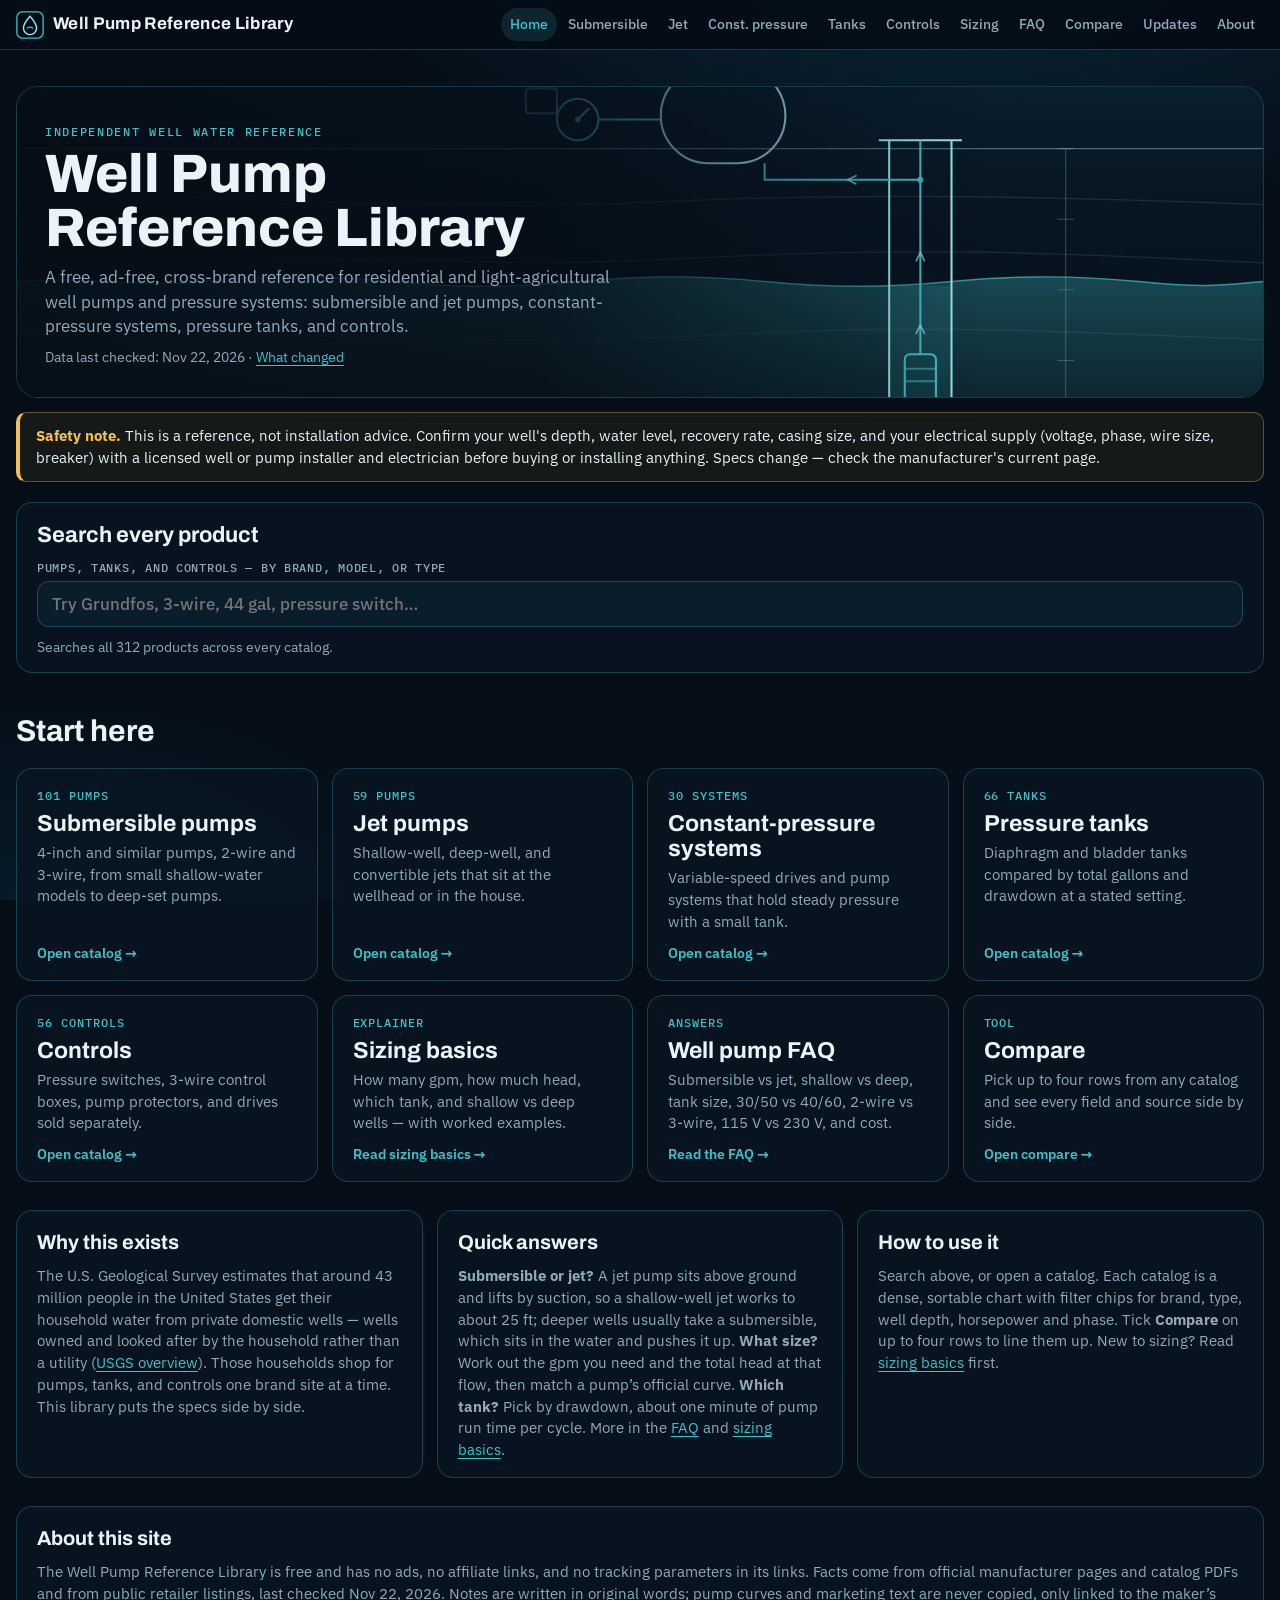
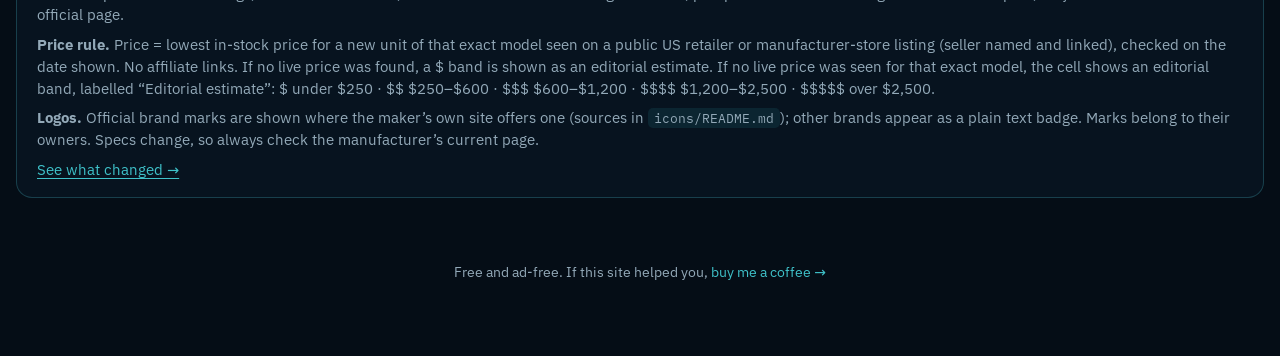
==== commit b9c9f517: "Self-host Archivo and IBM Plex fonts so pages no longer request Google Fonts" ====
--- a/index.html
+++ b/index.html
@@ -26,10 +26,9 @@
 <link rel="icon" href="favicon.ico" sizes="any">
 <link rel="icon" href="favicon.svg" type="image/svg+xml">
 <link rel="apple-touch-icon" href="apple-touch-icon.png">
-<link rel="preconnect" href="https://fonts.googleapis.com">
-<link rel="preconnect" href="https://fonts.gstatic.com" crossorigin>
-<link rel="stylesheet" href="https://fonts.googleapis.com/css2?family=Archivo:wght@600;700;800&amp;family=IBM+Plex+Mono:wght@400;500&amp;family=IBM+Plex+Sans:wght@400;500;600;700&amp;display=optional">
-<link rel="stylesheet" href="theme.css?v=20261120a">
+<link rel="preload" href="fonts/ibm-plex-sans-latin.woff2" as="font" type="font/woff2" crossorigin>
+<link rel="preload" href="fonts/archivo-latin.woff2" as="font" type="font/woff2" crossorigin>
+<link rel="stylesheet" href="theme.css?v=20261124a">
 <script type="application/ld+json">{"@context": "https://schema.org", "@type": "WebSite", "name": "Well Pump Reference Library", "alternateName": "WellPumpChart", "url": "https://wellpumpchart.pages.dev/", "description": "Free, ad-free cross-brand reference for residential and light-ag well pumps and pressure systems.", "inLanguage": "en-US", "creator": {"@type": "Person", "name": "Marcus Travis"}, "publisher": {"@type": "Person", "name": "Marcus Travis"}, "potentialAction": {"@type": "SearchAction", "target": {"@type": "EntryPoint", "urlTemplate": "https://wellpumpchart.pages.dev/?q={search_term_string}"}, "query-input": "required name=search_term_string"}}</script>
 </head>
 <body>
@@ -176,10 +175,10 @@
   }
 })();
 </script>
-<script src="compare.js?v=20261120a"></script>
-<script src="nav.js?v=20261120a"></script>
+<script src="compare.js?v=20261124a"></script>
+<script src="nav.js?v=20261124a"></script>
 <script>window.SEARCH_INDEX = [{"name": "FPS Tri-Seal 10FA05P4-2W115", "maker": "Franklin Electric", "tags": ["4-in submersible, 2-wire", "Deep well"], "icon": null, "section": "Submersible pumps", "href": "submersible.html#p-franklin-electric-10fa05p4-2w115"}, {"name": "FPS Tri-Seal 10FA05P4-2W230", "maker": "Franklin Electric", "tags": ["4-in submersible, 2-wire", "Deep well"], "icon": null, "section": "Submersible pumps", "href": "submersible.html#p-franklin-electric-10fa05p4-2w230"}, {"name": "FPS Tri-Seal 10FA07P4-2W230", "maker": "Franklin Electric", "tags": ["4-in submersible, 2-wire", "Deep well"], "icon": null, "section": "Submersible pumps", "href": "submersible.html#p-franklin-electric-10fa07p4-2w230"}, {"name": "FPS Tri-Seal 10FA1P4-2W230", "maker": "Franklin Electric", "tags": ["4-in submersible, 2-wire", "Deep well"], "icon": null, "section": "Submersible pumps", "href": "submersible.html#p-franklin-electric-10fa1p4-2w230"}, {"name": "FPS Tri-Seal 10FA15P4-2W230", "maker": "Franklin Electric", "tags": ["4-in submersible, 2-wire", "Deep well"], "icon": null, "section": "Submersible pumps", "href": "submersible.html#p-franklin-electric-10fa15p4-2w230"}, {"name": "FPS Tri-Seal 15FA05P4-2W230", "maker": "Franklin Electric", "tags": ["4-in submersible, 2-wire", "Deep well"], "icon": null, "section": "Submersible pumps", "href": "submersible.html#p-franklin-electric-15fa05p4-2w230"}, {"name": "FPS Tri-Seal 15FA07P4-2W230", "maker": "Franklin Electric", "tags": ["4-in submersible, 2-wire", "Deep well"], "icon": null, "section": "Submersible pumps", "href": "submersible.html#p-franklin-electric-15fa07p4-2w230"}, {"name": "FPS Tri-Seal 15FA1P4-2W230", "maker": "Franklin Electric", "tags": ["4-in submersible, 2-wire", "Deep well"], "icon": null, "section": "Submersible pumps", "href": "submersible.html#p-franklin-electric-15fa1p4-2w230"}, {"name": "FPS Tri-Seal 15FA15P4-2W230", "maker": "Franklin Electric", "tags": ["4-in submersible, 2-wire", "Deep well"], "icon": null, "section": "Submersible pumps", "href": "submersible.html#p-franklin-electric-15fa15p4-2w230"}, {"name": "FPS Tri-Seal 20FA07P4-2W230", "maker": "Franklin Electric", "tags": ["4-in submersible, 2-wire", "Deep well"], "icon": null, "section": "Submersible pumps", "href": "submersible.html#p-franklin-electric-20fa07p4-2w230"}, {"name": "FPS Tri-Seal 20FA1P4-2W230", "maker": "Franklin Electric", "tags": ["4-in submersible, 2-wire", "Deep well"], "icon": null, "section": "Submersible pumps", "href": "submersible.html#p-franklin-electric-20fa1p4-2w230"}, {"name": "FPS Tri-Seal 20FA15P4-2W230", "maker": "Franklin Electric", "tags": ["4-in submersible, 2-wire", "Deep well"], "icon": null, "section": "Submersible pumps", "href": "submersible.html#p-franklin-electric-20fa15p4-2w230"}, {"name": "FPS Tri-Seal 25FA1P4-2W230", "maker": "Franklin Electric", "tags": ["4-in submersible, 2-wire", "Deep well"], "icon": null, "section": "Submersible pumps", "href": "submersible.html#p-franklin-electric-25fa1p4-2w230"}, {"name": "FPS Tri-Seal 25FA15P4-2W230", "maker": "Franklin Electric", "tags": ["4-in submersible, 2-wire", "Deep well"], "icon": null, "section": "Submersible pumps", "href": "submersible.html#p-franklin-electric-25fa15p4-2w230"}, {"name": "FPS Tri-Seal 10FA05P4-3W230", "maker": "Franklin Electric", "tags": ["4-in submersible, 3-wire", "Deep well"], "icon": null, "section": "Submersible pumps", "href": "submersible.html#p-franklin-electric-10fa05p4-3w230"}, {"name": "FPS Tri-Seal 10FA1P4-3W230", "maker": "Franklin Electric", "tags": ["4-in submersible, 3-wire", "Deep well"], "icon": null, "section": "Submersible pumps", "href": "submersible.html#p-franklin-electric-10fa1p4-3w230"}, {"name": "FPS Tri-Seal 15FA1P4-3W230", "maker": "Franklin Electric", "tags": ["4-in submersible, 3-wire", "Deep well"], "icon": null, "section": "Submersible pumps", "href": "submersible.html#p-franklin-electric-15fa1p4-3w230"}, {"name": "FPS Tri-Seal 20FA15P4-3W230", "maker": "Franklin Electric", "tags": ["4-in submersible, 3-wire", "Deep well"], "icon": null, "section": "Submersible pumps", "href": "submersible.html#p-franklin-electric-20fa15p4-3w230"}, {"name": "FPS Tri-Seal 10FA05S4-2W230", "maker": "Franklin Electric", "tags": ["4-in submersible, 2-wire", "Deep well"], "icon": null, "section": "Submersible pumps", "href": "submersible.html#p-franklin-electric-10fa05s4-2w230"}, {"name": "FPS Tri-Seal 15FA1S4-2W230", "maker": "Franklin Electric", "tags": ["4-in submersible, 2-wire", "Deep well"], "icon": null, "section": "Submersible pumps", "href": "submersible.html#p-franklin-electric-15fa1s4-2w230"}, {"name": "FPS Tri-Seal 10FA2S4-PE", "maker": "Franklin Electric", "tags": ["4-in submersible, pump end only", "Deep well"], "icon": null, "section": "Submersible pumps", "href": "submersible.html#p-franklin-electric-10fa2s4-pe"}, {"name": "FPS Tri-Seal 15FA2S4-PE", "maker": "Franklin Electric", "tags": ["4-in submersible, pump end only", "Deep well"], "icon": null, "section": "Submersible pumps", "href": "submersible.html#p-franklin-electric-15fa2s4-pe"}, {"name": "FPS Tri-Seal 20FA2S4-PE", "maker": "Franklin Electric", "tags": ["4-in submersible, pump end only", "Deep well"], "icon": null, "section": "Submersible pumps", "href": "submersible.html#p-franklin-electric-20fa2s4-pe"}, {"name": "FPS Tri-Seal 25FA2S4-PE", "maker": "Franklin Electric", "tags": ["4-in submersible, pump end only", "Deep well"], "icon": null, "section": "Submersible pumps", "href": "submersible.html#p-franklin-electric-25fa2s4-pe"}, {"name": "RL12G05-2W1V", "maker": "Red Lion", "tags": ["4-in submersible, 2-wire", "Deep well"], "icon": null, "section": "Submersible pumps", "href": "submersible.html#p-red-lion-rl12g05-2w1v"}, {"name": "RL12G05-2W2V", "maker": "Red Lion", "tags": ["4-in submersible, 2-wire", "Deep well"], "icon": null, "section": "Submersible pumps", "href": "submersible.html#p-red-lion-rl12g05-2w2v"}, {"name": "RL12G07-2W2V", "maker": "Red Lion", "tags": ["4-in submersible, 2-wire", "Deep well"], "icon": null, "section": "Submersible pumps", "href": "submersible.html#p-red-lion-rl12g07-2w2v"}, {"name": "RL12G10-2W2V", "maker": "Red Lion", "tags": ["4-in submersible, 2-wire", "Deep well"], "icon": null, "section": "Submersible pumps", "href": "submersible.html#p-red-lion-rl12g10-2w2v"}, {"name": "RL12G15-3W2V", "maker": "Red Lion", "tags": ["4-in submersible, 3-wire", "Deep well"], "icon": null, "section": "Submersible pumps", "href": "submersible.html#p-red-lion-rl12g15-3w2v"}, {"name": "RL22G10-3W2V", "maker": "Red Lion", "tags": ["4-in submersible, 3-wire", "Deep well"], "icon": null, "section": "Submersible pumps", "href": "submersible.html#p-red-lion-rl22g10-3w2v"}, {"name": "RS5G05-3W2V", "maker": "Red Lion", "tags": ["4-in submersible, 3-wire", "Deep well"], "icon": null, "section": "Submersible pumps", "href": "submersible.html#p-red-lion-rs5g05-3w2v"}, {"name": "RS5G07-3W2V", "maker": "Red Lion", "tags": ["4-in submersible, 3-wire", "Deep well"], "icon": null, "section": "Submersible pumps", "href": "submersible.html#p-red-lion-rs5g07-3w2v"}, {"name": "RS12G05-3W2V", "maker": "Red Lion", "tags": ["4-in submersible, 3-wire", "Deep well"], "icon": null, "section": "Submersible pumps", "href": "submersible.html#p-red-lion-rs12g05-3w2v"}, {"name": "RS12G07-3W2V", "maker": "Red Lion", "tags": ["4-in submersible, 3-wire", "Deep well"], "icon": null, "section": "Submersible pumps", "href": "submersible.html#p-red-lion-rs12g07-3w2v"}, {"name": "RS12G10-3W2V", "maker": "Red Lion", "tags": ["4-in submersible, 3-wire", "Deep well"], "icon": null, "section": "Submersible pumps", "href": "submersible.html#p-red-lion-rs12g10-3w2v"}, {"name": "RS12G15-3W2V", "maker": "Red Lion", "tags": ["4-in submersible, 3-wire", "Deep well"], "icon": null, "section": "Submersible pumps", "href": "submersible.html#p-red-lion-rs12g15-3w2v"}, {"name": "RS22G07-3W2V", "maker": "Red Lion", "tags": ["4-in submersible, 3-wire", "Deep well"], "icon": null, "section": "Submersible pumps", "href": "submersible.html#p-red-lion-rs22g07-3w2v"}, {"name": "RS22G10-3W2V", "maker": "Red Lion", "tags": ["4-in submersible, 3-wire", "Deep well"], "icon": null, "section": "Submersible pumps", "href": "submersible.html#p-red-lion-rs22g10-3w2v"}, {"name": "RS22G15-3W2V", "maker": "Red Lion", "tags": ["4-in submersible, 3-wire", "Deep well"], "icon": null, "section": "Submersible pumps", "href": "submersible.html#p-red-lion-rs22g15-3w2v"}, {"name": "5GS05", "maker": "Goulds Water Technology", "tags": ["4-in submersible, pump end only", "Deep well"], "icon": "icons/goulds-water-technology.png", "section": "Submersible pumps", "href": "submersible.html#p-goulds-water-technology-5gs05"}, {"name": "5GS10", "maker": "Goulds Water Technology", "tags": ["4-in submersible, pump end only", "Deep well"], "icon": "icons/goulds-water-technology.png", "section": "Submersible pumps", "href": "submersible.html#p-goulds-water-technology-5gs10"}, {"name": "7GS05", "maker": "Goulds Water Technology", "tags": ["4-in submersible, pump end only", "Deep well"], "icon": "icons/goulds-water-technology.png", "section": "Submersible pumps", "href": "submersible.html#p-goulds-water-technology-7gs05"}, {"name": "7GS10", "maker": "Goulds Water Technology", "tags": ["4-in submersible, pump end only", "Deep well"], "icon": "icons/goulds-water-technology.png", "section": "Submersible pumps", "href": "submersible.html#p-goulds-water-technology-7gs10"}, {"name": "10GS05", "maker": "Goulds Water Technology", "tags": ["4-in submersible, pump end only", "Deep well"], "icon": "icons/goulds-water-technology.png", "section": "Submersible pumps", "href": "submersible.html#p-goulds-water-technology-10gs05"}, {"name": "10GS07", "maker": "Goulds Water Technology", "tags": ["4-in submersible, pump end only", "Deep well"], "icon": "icons/goulds-water-technology.png", "section": "Submersible pumps", "href": "submersible.html#p-goulds-water-technology-10gs07"}, {"name": "10GS10", "maker": "Goulds Water Technology", "tags": ["4-in submersible, pump end only", "Deep well"], "icon": "icons/goulds-water-technology.png", "section": "Submersible pumps", "href": "submersible.html#p-goulds-water-technology-10gs10"}, {"name": "10GS15", "maker": "Goulds Water Technology", "tags": ["4-in submersible, pump end only", "Deep well"], "icon": "icons/goulds-water-technology.png", "section": "Submersible pumps", "href": "submersible.html#p-goulds-water-technology-10gs15"}, {"name": "10GS20", "maker": "Goulds Water Technology", "tags": ["4-in submersible, pump end only", "Deep well"], "icon": "icons/goulds-water-technology.png", "section": "Submersible pumps", "href": "submersible.html#p-goulds-water-technology-10gs20"}, {"name": "13GS10", "maker": "Goulds Water Technology", "tags": ["4-in submersible, pump end only", "Deep well"], "icon": "icons/goulds-water-technology.png", "section": "Submersible pumps", "href": "submersible.html#p-goulds-water-technology-13gs10"}, {"name": "18GS10", "maker": "Goulds Water Technology", "tags": ["4-in submersible, pump end only", "Deep well"], "icon": "icons/goulds-water-technology.png", "section": "Submersible pumps", "href": "submersible.html#p-goulds-water-technology-18gs10"}, {"name": "18GS15", "maker": "Goulds Water Technology", "tags": ["4-in submersible, pump end only", "Deep well"], "icon": "icons/goulds-water-technology.png", "section": "Submersible pumps", "href": "submersible.html#p-goulds-water-technology-18gs15"}, {"name": "25GS10", "maker": "Goulds Water Technology", "tags": ["4-in submersible, pump end only", "Deep well"], "icon": "icons/goulds-water-technology.png", "section": "Submersible pumps", "href": "submersible.html#p-goulds-water-technology-25gs10"}, {"name": "25GS20", "maker": "Goulds Water Technology", "tags": ["4-in submersible, pump end only", "Deep well"], "icon": "icons/goulds-water-technology.png", "section": "Submersible pumps", "href": "submersible.html#p-goulds-water-technology-25gs20"}, {"name": "FP 4-in 2-wire FP2211", "maker": "Flotec", "tags": ["4-in submersible, 2-wire", "Deep well"], "icon": "icons/flotec.png", "section": "Submersible pumps", "href": "submersible.html#p-flotec-pentair-fp2211"}, {"name": "FP 4-in 2-wire FP2212", "maker": "Flotec", "tags": ["4-in submersible, 2-wire", "Deep well"], "icon": "icons/flotec.png", "section": "Submersible pumps", "href": "submersible.html#p-flotec-pentair-fp2212"}, {"name": "FP 4-in 2-wire FP2222", "maker": "Flotec", "tags": ["4-in submersible, 2-wire", "Deep well"], "icon": "icons/flotec.png", "section": "Submersible pumps", "href": "submersible.html#p-flotec-pentair-fp2222"}, {"name": "FP 4-in 2-wire FP2232", "maker": "Flotec", "tags": ["4-in submersible, 2-wire", "Deep well"], "icon": "icons/flotec.png", "section": "Submersible pumps", "href": "submersible.html#p-flotec-pentair-fp2232"}, {"name": "Signature 2000 JP (composite) S5P4JP05221", "maker": "Sta-Rite", "tags": ["4-in submersible, 2-wire", "Deep well"], "icon": "icons/sta-rite.png", "section": "Submersible pumps", "href": "submersible.html#p-pentair-sta-rite-s5p4jp05221"}, {"name": "Signature 2000 JP (composite) S5P4JP07221", "maker": "Sta-Rite", "tags": ["4-in submersible, 2-wire", "Deep well"], "icon": "icons/sta-rite.png", "section": "Submersible pumps", "href": "submersible.html#p-pentair-sta-rite-s5p4jp07221"}, {"name": "Signature 2000 JP (composite) S5P4JP10221", "maker": "Sta-Rite", "tags": ["4-in submersible, 2-wire", "Deep well"], "icon": "icons/sta-rite.png", "section": "Submersible pumps", "href": "submersible.html#p-pentair-sta-rite-s5p4jp10221"}, {"name": "Signature 2000 JP (composite) S5P4JP05231", "maker": "Sta-Rite", "tags": ["4-in submersible, 3-wire", "Deep well"], "icon": "icons/sta-rite.png", "section": "Submersible pumps", "href": "submersible.html#p-pentair-sta-rite-s5p4jp05231"}, {"name": "Signature 2000 JP (composite) S7P4JP05121", "maker": "Sta-Rite", "tags": ["4-in submersible, 2-wire", "Deep well"], "icon": "icons/sta-rite.png", "section": "Submersible pumps", "href": "submersible.html#p-pentair-sta-rite-s7p4jp05121"}, {"name": "Signature 2000 JP (composite) S7P4JP05221", "maker": "Sta-Rite", "tags": ["4-in submersible, 2-wire", "Deep well"], "icon": "icons/sta-rite.png", "section": "Submersible pumps", "href": "submersible.html#p-pentair-sta-rite-s7p4jp05221"}, {"name": "Signature 2000 JP (composite) S7P4JP10221", "maker": "Sta-Rite", "tags": ["4-in submersible, 2-wire", "Deep well"], "icon": "icons/sta-rite.png", "section": "Submersible pumps", "href": "submersible.html#p-pentair-sta-rite-s7p4jp10221"}, {"name": "Signature 2000 JP (composite) S7P4JP15221", "maker": "Sta-Rite", "tags": ["4-in submersible, 2-wire", "Deep well"], "icon": "icons/sta-rite.png", "section": "Submersible pumps", "href": "submersible.html#p-pentair-sta-rite-s7p4jp15221"}, {"name": "Signature 2000 JP (composite) S7P4JP10231", "maker": "Sta-Rite", "tags": ["4-in submersible, 3-wire", "Deep well"], "icon": "icons/sta-rite.png", "section": "Submersible pumps", "href": "submersible.html#p-pentair-sta-rite-s7p4jp10231"}, {"name": "Signature 2000 HS (stainless) S5P4HS15221", "maker": "Sta-Rite", "tags": ["4-in submersible, 2-wire", "Deep well"], "icon": "icons/sta-rite.png", "section": "Submersible pumps", "href": "submersible.html#p-pentair-sta-rite-s5p4hs15221"}, {"name": "Signature 2000 HS (stainless) S7P4HS05221", "maker": "Sta-Rite", "tags": ["4-in submersible, 2-wire", "Deep well"], "icon": "icons/sta-rite.png", "section": "Submersible pumps", "href": "submersible.html#p-pentair-sta-rite-s7p4hs05221"}, {"name": "Signature 2000 HS (stainless) S7P4HS10221", "maker": "Sta-Rite", "tags": ["4-in submersible, 2-wire", "Deep well"], "icon": "icons/sta-rite.png", "section": "Submersible pumps", "href": "submersible.html#p-pentair-sta-rite-s7p4hs10221"}, {"name": "Signature 2000 HS (stainless) S7P4HS15231", "maker": "Sta-Rite", "tags": ["4-in submersible, 3-wire", "Deep well"], "icon": "icons/sta-rite.png", "section": "Submersible pumps", "href": "submersible.html#p-pentair-sta-rite-s7p4hs15231"}, {"name": "4-in 2-wire 2850G", "maker": "Simer", "tags": ["4-in submersible, 2-wire", "Deep well"], "icon": null, "section": "Submersible pumps", "href": "submersible.html#p-simer-2850g"}, {"name": "5SQ05-90", "maker": "Grundfos", "tags": ["3-in submersible, integrated drive (fits 4-in wells)", "Deep well"], "icon": null, "section": "Submersible pumps", "href": "submersible.html#p-grundfos-5sq05-90"}, {"name": "5SQ07-230", "maker": "Grundfos", "tags": ["3-in submersible, integrated drive (fits 4-in wells)", "Deep well"], "icon": null, "section": "Submersible pumps", "href": "submersible.html#p-grundfos-5sq07-230"}, {"name": "5SQ10-360", "maker": "Grundfos", "tags": ["3-in submersible, integrated drive (fits 4-in wells)", "Deep well"], "icon": null, "section": "Submersible pumps", "href": "submersible.html#p-grundfos-5sq10-360"}, {"name": "5SQ15-450", "maker": "Grundfos", "tags": ["3-in submersible, integrated drive (fits 4-in wells)", "Deep well"], "icon": null, "section": "Submersible pumps", "href": "submersible.html#p-grundfos-5sq15-450"}, {"name": "10SQ05-110", "maker": "Grundfos", "tags": ["3-in submersible, integrated drive (fits 4-in wells)", "Deep well"], "icon": null, "section": "Submersible pumps", "href": "submersible.html#p-grundfos-10sq05-110"}, {"name": "10SQ07-200", "maker": "Grundfos", "tags": ["3-in submersible, integrated drive (fits 4-in wells)", "Deep well"], "icon": null, "section": "Submersible pumps", "href": "submersible.html#p-grundfos-10sq07-200"}, {"name": "10SQ10-290", "maker": "Grundfos", "tags": ["3-in submersible, integrated drive (fits 4-in wells)", "Deep well"], "icon": null, "section": "Submersible pumps", "href": "submersible.html#p-grundfos-10sq10-290"}, {"name": "10SQ15-330", "maker": "Grundfos", "tags": ["3-in submersible, integrated drive (fits 4-in wells)", "Deep well"], "icon": null, "section": "Submersible pumps", "href": "submersible.html#p-grundfos-10sq15-330"}, {"name": "15SQ05-70", "maker": "Grundfos", "tags": ["3-in submersible, integrated drive (fits 4-in wells)", "Deep well"], "icon": null, "section": "Submersible pumps", "href": "submersible.html#p-grundfos-15sq05-70"}, {"name": "15SQ07-150", "maker": "Grundfos", "tags": ["3-in submersible, integrated drive (fits 4-in wells)", "Deep well"], "icon": null, "section": "Submersible pumps", "href": "submersible.html#p-grundfos-15sq07-150"}, {"name": "15SQ10-220", "maker": "Grundfos", "tags": ["3-in submersible, integrated drive (fits 4-in wells)", "Deep well"], "icon": null, "section": "Submersible pumps", "href": "submersible.html#p-grundfos-15sq10-220"}, {"name": "15SQ15-290", "maker": "Grundfos", "tags": ["3-in submersible, integrated drive (fits 4-in wells)", "Deep well"], "icon": null, "section": "Submersible pumps", "href": "submersible.html#p-grundfos-15sq15-290"}, {"name": "22SQ05-40", "maker": "Grundfos", "tags": ["3-in submersible, integrated drive (fits 4-in wells)", "Deep well"], "icon": null, "section": "Submersible pumps", "href": "submersible.html#p-grundfos-22sq05-40"}, {"name": "22SQ10-160", "maker": "Grundfos", "tags": ["3-in submersible, integrated drive (fits 4-in wells)", "Deep well"], "icon": null, "section": "Submersible pumps", "href": "submersible.html#p-grundfos-22sq10-160"}, {"name": "22SQ15-220", "maker": "Grundfos", "tags": ["3-in submersible, integrated drive (fits 4-in wells)", "Deep well"], "icon": null, "section": "Submersible pumps", "href": "submersible.html#p-grundfos-22sq15-220"}, {"name": "30SQ07-90", "maker": "Grundfos", "tags": ["3-in submersible, integrated drive (fits 4-in wells)", "Deep well"], "icon": null, "section": "Submersible pumps", "href": "submersible.html#p-grundfos-30sq07-90"}, {"name": "450/451/452 Series 450-0005", "maker": "Zoeller", "tags": ["4-in submersible, 3-wire", "Deep well"], "icon": null, "section": "Submersible pumps", "href": "submersible.html#p-zoeller-450-0005"}, {"name": "450/451/452 Series 450-0006", "maker": "Zoeller", "tags": ["4-in submersible, 2-wire", "Deep well"], "icon": null, "section": "Submersible pumps", "href": "submersible.html#p-zoeller-450-0006"}, {"name": "450/451/452 Series 450-0007", "maker": "Zoeller", "tags": ["4-in submersible, 2-wire", "Deep well"], "icon": null, "section": "Submersible pumps", "href": "submersible.html#p-zoeller-450-0007"}, {"name": "450/451/452 Series 451-0005", "maker": "Zoeller", "tags": ["4-in submersible, 2-wire", "Deep well"], "icon": null, "section": "Submersible pumps", "href": "submersible.html#p-zoeller-451-0005"}, {"name": "450/451/452 Series 450-0008", "maker": "Zoeller", "tags": ["4-in submersible, 3-wire", "Deep well"], "icon": null, "section": "Submersible pumps", "href": "submersible.html#p-zoeller-450-0008"}, {"name": "450/451/452 Series 450-0009", "maker": "Zoeller", "tags": ["4-in submersible, 3-wire", "Deep well"], "icon": null, "section": "Submersible pumps", "href": "submersible.html#p-zoeller-450-0009"}, {"name": "450/451/452 Series 450-0010", "maker": "Zoeller", "tags": ["4-in submersible, 2-wire", "Deep well"], "icon": null, "section": "Submersible pumps", "href": "submersible.html#p-zoeller-450-0010"}, {"name": "450/451/452 Series 450-0011", "maker": "Zoeller", "tags": ["4-in submersible, 2-wire", "Deep well"], "icon": null, "section": "Submersible pumps", "href": "submersible.html#p-zoeller-450-0011"}, {"name": "450/451/452 Series 451-0006", "maker": "Zoeller", "tags": ["4-in submersible, 3-wire", "Deep well"], "icon": null, "section": "Submersible pumps", "href": "submersible.html#p-zoeller-451-0006"}, {"name": "450/451/452 Series 451-0007", "maker": "Zoeller", "tags": ["4-in submersible, 2-wire", "Deep well"], "icon": null, "section": "Submersible pumps", "href": "submersible.html#p-zoeller-451-0007"}, {"name": "450/451/452 Series 452-0005", "maker": "Zoeller", "tags": ["4-in submersible, 3-wire", "Deep well"], "icon": null, "section": "Submersible pumps", "href": "submersible.html#p-zoeller-452-0005"}, {"name": "450/451/452 Series 452-0006", "maker": "Zoeller", "tags": ["4-in submersible, 2-wire", "Deep well"], "icon": null, "section": "Submersible pumps", "href": "submersible.html#p-zoeller-452-0006"}, {"name": "450/451/452 Series 452-0007", "maker": "Zoeller", "tags": ["4-in submersible, 3-wire", "Deep well"], "icon": null, "section": "Submersible pumps", "href": "submersible.html#p-zoeller-452-0007"}, {"name": "450/451/452 Series 452-0008", "maker": "Zoeller", "tags": ["4-in submersible, 2-wire", "Deep well"], "icon": null, "section": "Submersible pumps", "href": "submersible.html#p-zoeller-452-0008"}, {"name": "JS+ J5S", "maker": "Goulds Water Technology", "tags": ["Shallow-well jet, cast iron", "Shallow well"], "icon": "icons/goulds-water-technology.png", "section": "Jet pumps", "href": "jet.html#p-goulds-js-plus-j5s"}, {"name": "JS+ J5SH", "maker": "Goulds Water Technology", "tags": ["Shallow-well jet, cast iron", "Shallow well"], "icon": "icons/goulds-water-technology.png", "section": "Jet pumps", "href": "jet.html#p-goulds-js-plus-j5sh"}, {"name": "JS+ J7S", "maker": "Goulds Water Technology", "tags": ["Shallow-well jet, cast iron", "Shallow well"], "icon": "icons/goulds-water-technology.png", "section": "Jet pumps", "href": "jet.html#p-goulds-js-plus-j7s"}, {"name": "JS+ J10S", "maker": "Goulds Water Technology", "tags": ["Shallow-well jet, cast iron", "Shallow well"], "icon": "icons/goulds-water-technology.png", "section": "Jet pumps", "href": "jet.html#p-goulds-js-plus-j10s"}, {"name": "JS+ J15S", "maker": "Goulds Water Technology", "tags": ["Shallow-well jet, cast iron", "Shallow well"], "icon": "icons/goulds-water-technology.png", "section": "Jet pumps", "href": "jet.html#p-goulds-js-plus-j15s"}, {"name": "J+ J5", "maker": "Goulds Water Technology", "tags": ["Convertible jet, cast iron", "Shallow well", "Deep well"], "icon": "icons/goulds-water-technology.png", "section": "Jet pumps", "href": "jet.html#p-goulds-jplus-j5"}, {"name": "J+ J7", "maker": "Goulds Water Technology", "tags": ["Convertible jet, cast iron", "Shallow well", "Deep well"], "icon": "icons/goulds-water-technology.png", "section": "Jet pumps", "href": "jet.html#p-goulds-jplus-j7"}, {"name": "J+ J10", "maker": "Goulds Water Technology", "tags": ["Convertible jet, cast iron", "Shallow well", "Deep well"], "icon": "icons/goulds-water-technology.png", "section": "Jet pumps", "href": "jet.html#p-goulds-jplus-j10"}, {"name": "J+ J15", "maker": "Goulds Water Technology", "tags": ["Convertible jet, cast iron", "Shallow well", "Deep well"], "icon": "icons/goulds-water-technology.png", "section": "Jet pumps", "href": "jet.html#p-goulds-jplus-j15"}, {"name": "RJS-PREM RJS-50-PREM", "maker": "Red Lion", "tags": ["Shallow-well jet, cast iron", "Shallow well"], "icon": null, "section": "Jet pumps", "href": "jet.html#p-red-lion-rjs-50-prem"}, {"name": "RJS-PREM RJS-75-PREM", "maker": "Red Lion", "tags": ["Shallow-well jet, cast iron", "Shallow well"], "icon": null, "section": "Jet pumps", "href": "jet.html#p-red-lion-rjs-75-prem"}, {"name": "RJS-PREM RJS-100-PREM", "maker": "Red Lion", "tags": ["Shallow-well jet, cast iron", "Shallow well"], "icon": null, "section": "Jet pumps", "href": "jet.html#p-red-lion-rjs-100-prem"}, {"name": "RJC-PREM RJC-50-PREM", "maker": "Red Lion", "tags": ["Convertible jet, cast iron", "Shallow well", "Deep well"], "icon": null, "section": "Jet pumps", "href": "jet.html#p-red-lion-rjc-50-prem"}, {"name": "RJC-PREM RJC-75-PREM", "maker": "Red Lion", "tags": ["Convertible jet, cast iron", "Shallow well", "Deep well"], "icon": null, "section": "Jet pumps", "href": "jet.html#p-red-lion-rjc-75-prem"}, {"name": "FP4012-10", "maker": "Flotec", "tags": ["Shallow-well jet, thermoplastic", "Shallow well"], "icon": "icons/flotec.png", "section": "Jet pumps", "href": "jet.html#p-flotec-fp4012-10"}, {"name": "FP4022-10", "maker": "Flotec", "tags": ["Shallow-well jet, thermoplastic", "Shallow well"], "icon": "icons/flotec.png", "section": "Jet pumps", "href": "jet.html#p-flotec-fp4022-10"}, {"name": "FP4032", "maker": "Flotec", "tags": ["Shallow-well jet, thermoplastic", "Shallow well"], "icon": "icons/flotec.png", "section": "Jet pumps", "href": "jet.html#p-flotec-fp4032"}, {"name": "EK05S", "maker": "Flint & Walling", "tags": ["Shallow-well jet, cast iron", "Shallow well"], "icon": null, "section": "Jet pumps", "href": "jet.html#p-flint-walling-ek05s"}, {"name": "EK07S", "maker": "Flint & Walling", "tags": ["Shallow-well jet, cast iron", "Shallow well"], "icon": null, "section": "Jet pumps", "href": "jet.html#p-flint-walling-ek07s"}, {"name": "EK10S", "maker": "Flint & Walling", "tags": ["Shallow-well jet, cast iron", "Shallow well"], "icon": null, "section": "Jet pumps", "href": "jet.html#p-flint-walling-ek10s"}, {"name": "CPJS CPJ03SB", "maker": "Flint & Walling", "tags": ["Shallow-well jet, cast iron", "Shallow well"], "icon": null, "section": "Jet pumps", "href": "jet.html#p-flint-walling-cpj03sb"}, {"name": "CPJS CPJ05SB", "maker": "Flint & Walling", "tags": ["Shallow-well jet, cast iron", "Shallow well"], "icon": null, "section": "Jet pumps", "href": "jet.html#p-flint-walling-cpj05sb"}, {"name": "CPJS CPJ07SB", "maker": "Flint & Walling", "tags": ["Shallow-well jet, cast iron", "Shallow well"], "icon": null, "section": "Jet pumps", "href": "jet.html#p-flint-walling-cpj07sb"}, {"name": "CPJS CPJ10SB", "maker": "Flint & Walling", "tags": ["Shallow-well jet, cast iron", "Shallow well"], "icon": null, "section": "Jet pumps", "href": "jet.html#p-flint-walling-cpj10sb"}, {"name": "CPJS CPJ15S", "maker": "Flint & Walling", "tags": ["Shallow-well jet, cast iron", "Shallow well"], "icon": null, "section": "Jet pumps", "href": "jet.html#p-flint-walling-cpj15s"}, {"name": "CPJ05B", "maker": "Flint & Walling", "tags": ["Convertible jet, cast iron", "Shallow well", "Deep well"], "icon": null, "section": "Jet pumps", "href": "jet.html#p-flint-walling-cpj05b"}, {"name": "CPJ07B", "maker": "Flint & Walling", "tags": ["Convertible jet, cast iron", "Shallow well", "Deep well"], "icon": null, "section": "Jet pumps", "href": "jet.html#p-flint-walling-cpj07b"}, {"name": "CPJ10B", "maker": "Flint & Walling", "tags": ["Convertible jet, cast iron", "Shallow well", "Deep well"], "icon": null, "section": "Jet pumps", "href": "jet.html#p-flint-walling-cpj10b"}, {"name": "CPJ15", "maker": "Flint & Walling", "tags": ["Convertible jet, cast iron", "Shallow well", "Deep well"], "icon": null, "section": "Jet pumps", "href": "jet.html#p-flint-walling-cpj15"}, {"name": "CPH05", "maker": "Flint & Walling", "tags": ["Convertible jet, cast iron", "Shallow well", "Deep well"], "icon": null, "section": "Jet pumps", "href": "jet.html#p-flint-walling-cph05"}, {"name": "CPH07", "maker": "Flint & Walling", "tags": ["Convertible jet, cast iron", "Shallow well", "Deep well"], "icon": null, "section": "Jet pumps", "href": "jet.html#p-flint-walling-cph07"}, {"name": "CPH10", "maker": "Flint & Walling", "tags": ["Convertible jet, cast iron", "Shallow well", "Deep well"], "icon": null, "section": "Jet pumps", "href": "jet.html#p-flint-walling-cph10"}, {"name": "VersaJet FVJ05CI", "maker": "Franklin Electric", "tags": ["Shallow-well jet, cast iron", "Shallow well"], "icon": null, "section": "Jet pumps", "href": "jet.html#p-franklin-versajet-fvj05ci"}, {"name": "VersaJet FVJ07CI", "maker": "Franklin Electric", "tags": ["Shallow-well jet, cast iron", "Shallow well"], "icon": null, "section": "Jet pumps", "href": "jet.html#p-franklin-versajet-fvj07ci"}, {"name": "VersaJet FVJ1CI", "maker": "Franklin Electric", "tags": ["Shallow-well jet, cast iron", "Shallow well"], "icon": null, "section": "Jet pumps", "href": "jet.html#p-franklin-versajet-fvj1ci"}, {"name": "VersaJet FVJ15CI", "maker": "Franklin Electric", "tags": ["Shallow-well jet, cast iron", "Shallow well"], "icon": null, "section": "Jet pumps", "href": "jet.html#p-franklin-versajet-fvj15ci"}, {"name": "C Series FE05CI-C", "maker": "Franklin Electric", "tags": ["Convertible jet, cast iron", "Shallow well", "Deep well"], "icon": null, "section": "Jet pumps", "href": "jet.html#p-franklin-c-series-fe05ci-c"}, {"name": "C Series FE07CI-C", "maker": "Franklin Electric", "tags": ["Convertible jet, cast iron", "Shallow well", "Deep well"], "icon": null, "section": "Jet pumps", "href": "jet.html#p-franklin-c-series-fe07ci-c"}, {"name": "SWJ (Cyclone) FSWJ05P", "maker": "Franklin Electric", "tags": ["Shallow-well jet, thermoplastic", "Shallow well"], "icon": null, "section": "Jet pumps", "href": "jet.html#p-franklin-swj-fswj05p"}, {"name": "SWJ (Cyclone) FSWJ07P", "maker": "Franklin Electric", "tags": ["Shallow-well jet, thermoplastic", "Shallow well"], "icon": null, "section": "Jet pumps", "href": "jet.html#p-franklin-swj-fswj07p"}, {"name": "SWJ (Cyclone) FSWJ1P", "maker": "Franklin Electric", "tags": ["Shallow-well jet, thermoplastic", "Shallow well"], "icon": null, "section": "Jet pumps", "href": "jet.html#p-franklin-swj-fswj1p"}, {"name": "SWS50", "maker": "Wayne", "tags": ["Shallow-well jet, cast iron", "Shallow well"], "icon": null, "section": "Jet pumps", "href": "jet.html#p-wayne-sws50"}, {"name": "CWS50", "maker": "Wayne", "tags": ["Convertible jet, cast iron", "Shallow well", "Deep well"], "icon": null, "section": "Jet pumps", "href": "jet.html#p-wayne-cws50"}, {"name": "HMSD", "maker": "Sta-Rite", "tags": ["Convertible jet, cast iron", "Shallow well", "Deep well"], "icon": "icons/sta-rite.png", "section": "Jet pumps", "href": "jet.html#p-sta-rite-hmsd"}, {"name": "HMSE", "maker": "Sta-Rite", "tags": ["Convertible jet, cast iron", "Shallow well", "Deep well"], "icon": "icons/sta-rite.png", "section": "Jet pumps", "href": "jet.html#p-sta-rite-hmse"}, {"name": "HMSF", "maker": "Sta-Rite", "tags": ["Convertible jet, cast iron", "Shallow well", "Deep well"], "icon": "icons/sta-rite.png", "section": "Jet pumps", "href": "jet.html#p-sta-rite-hmsf"}, {"name": "Cast iron shallow well jet 460-0006 (NE460)", "maker": "Zoeller", "tags": ["Shallow-well jet, cast iron", "Shallow well"], "icon": null, "section": "Jet pumps", "href": "jet.html#p-zoeller-ne460-460-0006"}, {"name": "Cast iron shallow well jet 461-0006 (NE461)", "maker": "Zoeller", "tags": ["Shallow-well jet, cast iron", "Shallow well"], "icon": null, "section": "Jet pumps", "href": "jet.html#p-zoeller-ne461-461-0006"}, {"name": "Convertible jet 462-0006 (NE462)", "maker": "Zoeller", "tags": ["Convertible jet, cast iron", "Shallow well", "Deep well"], "icon": null, "section": "Jet pumps", "href": "jet.html#p-zoeller-ne462-462-0006"}, {"name": "Convertible jet 463-0006 (NE463)", "maker": "Zoeller", "tags": ["Convertible jet, cast iron", "Shallow well", "Deep well"], "icon": null, "section": "Jet pumps", "href": "jet.html#p-zoeller-ne463-463-0006"}, {"name": "HJ50S", "maker": "Myers", "tags": ["Convertible jet, cast iron", "Shallow well", "Deep well"], "icon": "icons/myers.png", "section": "Jet pumps", "href": "jet.html#p-myers-hj50s"}, {"name": "HJ75S", "maker": "Myers", "tags": ["Convertible jet, cast iron", "Shallow well", "Deep well"], "icon": "icons/myers.png", "section": "Jet pumps", "href": "jet.html#p-myers-hj75s"}, {"name": "HJ100S", "maker": "Myers", "tags": ["Convertible jet, cast iron", "Shallow well", "Deep well"], "icon": "icons/myers.png", "section": "Jet pumps", "href": "jet.html#p-myers-hj100s"}, {"name": "HC / HCM HC50", "maker": "Myers", "tags": ["Convertible jet, cast iron", "Shallow well", "Deep well"], "icon": "icons/myers.png", "section": "Jet pumps", "href": "jet.html#p-myers-hc50"}, {"name": "HC / HCM HCM100", "maker": "Myers", "tags": ["Convertible jet, cast iron", "Shallow well", "Deep well"], "icon": "icons/myers.png", "section": "Jet pumps", "href": "jet.html#p-myers-hcm100"}, {"name": "HC / HCM HCM150", "maker": "Myers", "tags": ["Convertible jet, cast iron", "Shallow well", "Deep well"], "icon": "icons/myers.png", "section": "Jet pumps", "href": "jet.html#p-myers-hcm150"}, {"name": "MPNC", "maker": "Myers", "tags": ["Shallow-well jet, thermoplastic", "Shallow well"], "icon": "icons/myers.png", "section": "Jet pumps", "href": "jet.html#p-myers-mpnc"}, {"name": "MPND", "maker": "Myers", "tags": ["Shallow-well jet, thermoplastic", "Shallow well"], "icon": "icons/myers.png", "section": "Jet pumps", "href": "jet.html#p-myers-mpnd"}, {"name": "MPNE", "maker": "Myers", "tags": ["Shallow-well jet, thermoplastic", "Shallow well"], "icon": "icons/myers.png", "section": "Jet pumps", "href": "jet.html#p-myers-mpne"}, {"name": "Aquavar SOLO2 1AS15", "maker": "Goulds Water Technology", "tags": ["Constant-pressure controller (VFD)", "Deep well"], "icon": "icons/goulds-water-technology.png", "section": "Constant-pressure systems", "href": "constant-pressure.html#p-goulds-aquavar-solo2-1as15"}, {"name": "Aquavar SOLO2 3AS20", "maker": "Goulds Water Technology", "tags": ["Constant-pressure controller (VFD)", "Deep well"], "icon": "icons/goulds-water-technology.png", "section": "Constant-pressure systems", "href": "constant-pressure.html#p-goulds-aquavar-solo2-3as20"}, {"name": "Aquavar SOLO2 3AS30", "maker": "Goulds Water Technology", "tags": ["Constant-pressure controller (VFD)", "Deep well"], "icon": "icons/goulds-water-technology.png", "section": "Constant-pressure systems", "href": "constant-pressure.html#p-goulds-aquavar-solo2-3as30"}, {"name": "Aquavar SOLO2 3AS50", "maker": "Goulds Water Technology", "tags": ["Constant-pressure controller (VFD)", "Deep well"], "icon": "icons/goulds-water-technology.png", "section": "Constant-pressure systems", "href": "constant-pressure.html#p-goulds-aquavar-solo2-3as50"}, {"name": "SubDrive Connect SubDrive20 Connect (5870205313C)", "maker": "Franklin Electric", "tags": ["Constant-pressure controller (VFD)", "Deep well", "Shallow well"], "icon": null, "section": "Constant-pressure systems", "href": "constant-pressure.html#p-franklin-subdrive20-connect"}, {"name": "SubDrive Connect SubDrive30 Connect (5870205403C)", "maker": "Franklin Electric", "tags": ["Constant-pressure controller (VFD)", "Deep well", "Shallow well"], "icon": null, "section": "Constant-pressure systems", "href": "constant-pressure.html#p-franklin-subdrive30-connect"}, {"name": "SubDrive Connect SubDrive50 Connect (5870205503C)", "maker": "Franklin Electric", "tags": ["Constant-pressure controller (VFD)", "Deep well", "Shallow well"], "icon": null, "section": "Constant-pressure systems", "href": "constant-pressure.html#p-franklin-subdrive50-connect"}, {"name": "SubDrive NEMA 4 SubDrive75 (5870203384)", "maker": "Franklin Electric", "tags": ["Constant-pressure controller (VFD)", "Deep well"], "icon": null, "section": "Constant-pressure systems", "href": "constant-pressure.html#p-franklin-subdrive75-nema4"}, {"name": "SubDrive NEMA 4 SubDrive100 (5870204104)", "maker": "Franklin Electric", "tags": ["Constant-pressure controller (VFD)", "Deep well"], "icon": null, "section": "Constant-pressure systems", "href": "constant-pressure.html#p-franklin-subdrive100-nema4"}, {"name": "SubDrive NEMA 4 SubDrive150 (5870204154)", "maker": "Franklin Electric", "tags": ["Constant-pressure controller (VFD)", "Deep well"], "icon": null, "section": "Constant-pressure systems", "href": "constant-pressure.html#p-franklin-subdrive150-nema4"}, {"name": "SubDrive NEMA 4 SubDrive300 (5870206300)", "maker": "Franklin Electric", "tags": ["Constant-pressure controller (VFD)", "Deep well"], "icon": null, "section": "Constant-pressure systems", "href": "constant-pressure.html#p-franklin-subdrive300-nema4"}, {"name": "MonoDrive NEMA 4 MonoDrive XT (NEMA 4)", "maker": "Franklin Electric", "tags": ["Constant-pressure controller (VFD)", "Deep well"], "icon": null, "section": "Constant-pressure systems", "href": "constant-pressure.html#p-franklin-monodrive-xt-nema4"}, {"name": "SubDrive Utility UT2W (5870202003)", "maker": "Franklin Electric", "tags": ["Constant-pressure controller (VFD)", "Deep well", "Shallow well"], "icon": null, "section": "Constant-pressure systems", "href": "constant-pressure.html#p-franklin-subdrive-utility-ut2w"}, {"name": "SubDrive Utility UT3P (5870202303)", "maker": "Franklin Electric", "tags": ["Constant-pressure controller (VFD)", "Deep well", "Shallow well"], "icon": null, "section": "Constant-pressure systems", "href": "constant-pressure.html#p-franklin-subdrive-utility-ut3p"}, {"name": "SubDrive QuickPAK QuickPAK (motor + pump + drive packages; catalog lists 5-90 gpm)", "maker": "Franklin Electric", "tags": ["Constant-pressure system (submersible)", "Deep well"], "icon": null, "section": "Constant-pressure systems", "href": "constant-pressure.html#p-franklin-subdrive-quickpak"}, {"name": "SubDrive Connect Plus SDCP-SUB0723", "maker": "Franklin Electric", "tags": ["Constant-pressure controller (VFD)", "Deep well", "Shallow well"], "icon": null, "section": "Constant-pressure systems", "href": "constant-pressure.html#p-franklin-sdcp-sub0723"}, {"name": "SubDrive Connect Plus SDCP-SUB1523", "maker": "Franklin Electric", "tags": ["Constant-pressure controller (VFD)", "Deep well", "Shallow well"], "icon": null, "section": "Constant-pressure systems", "href": "constant-pressure.html#p-franklin-sdcp-sub1523"}, {"name": "SubDrive Connect Plus SDCP-SUB2043", "maker": "Franklin Electric", "tags": ["Constant-pressure controller (VFD)", "Deep well", "Shallow well"], "icon": null, "section": "Constant-pressure systems", "href": "constant-pressure.html#p-franklin-sdcp-sub2043"}, {"name": "Intellidrive PID10", "maker": "Pentek", "tags": ["Constant-pressure controller (VFD)", "Deep well"], "icon": "icons/pentek.png", "section": "Constant-pressure systems", "href": "constant-pressure.html#p-pentek-intellidrive-pid10"}, {"name": "Intellidrive PID20", "maker": "Pentek", "tags": ["Constant-pressure controller (VFD)", "Deep well"], "icon": "icons/pentek.png", "section": "Constant-pressure systems", "href": "constant-pressure.html#p-pentek-intellidrive-pid20"}, {"name": "Intellidrive PID30", "maker": "Pentek", "tags": ["Constant-pressure controller (VFD)", "Deep well"], "icon": "icons/pentek.png", "section": "Constant-pressure systems", "href": "constant-pressure.html#p-pentek-intellidrive-pid30"}, {"name": "Intellidrive PID50", "maker": "Pentek", "tags": ["Constant-pressure controller (VFD)", "Deep well"], "icon": "icons/pentek.png", "section": "Constant-pressure systems", "href": "constant-pressure.html#p-pentek-intellidrive-pid50"}, {"name": "Pentek Intellikit B7PIK10-60", "maker": "Berkeley", "tags": ["Constant-pressure system (submersible)", "Deep well"], "icon": "icons/berkeley.png", "section": "Constant-pressure systems", "href": "constant-pressure.html#p-berkeley-b7pik10-60"}, {"name": "Pentek Intellikit B10PIK15-60", "maker": "Berkeley", "tags": ["Constant-pressure system (submersible)", "Deep well"], "icon": "icons/berkeley.png", "section": "Constant-pressure systems", "href": "constant-pressure.html#p-berkeley-b10pik15-60"}, {"name": "Pentek Intellikit B15PIK20-60", "maker": "Berkeley", "tags": ["Constant-pressure system (submersible)", "Deep well"], "icon": "icons/berkeley.png", "section": "Constant-pressure systems", "href": "constant-pressure.html#p-berkeley-b15pik20-60"}, {"name": "Pentek Intellikit B20PIK30-60", "maker": "Berkeley", "tags": ["Constant-pressure system (submersible)", "Deep well"], "icon": "icons/berkeley.png", "section": "Constant-pressure systems", "href": "constant-pressure.html#p-berkeley-b20pik30-60"}, {"name": "5 SQE family (e.g. 5SQE05-90, 5SQE07-270, 5SQE10-360)", "maker": "Grundfos", "tags": ["Constant-pressure system (submersible)", "Deep well"], "icon": null, "section": "Constant-pressure systems", "href": "constant-pressure.html#p-grundfos-5sqe"}, {"name": "10 SQE family", "maker": "Grundfos", "tags": ["Constant-pressure system (submersible)", "Deep well"], "icon": null, "section": "Constant-pressure systems", "href": "constant-pressure.html#p-grundfos-10sqe"}, {"name": "SCALA2 3-45 1x115V 60 Hz (93013251)", "maker": "Grundfos", "tags": ["All-in-one constant-pressure booster", "Shallow well"], "icon": null, "section": "Constant-pressure systems", "href": "constant-pressure.html#p-grundfos-scala2-3-45-93013251"}, {"name": "SCALA2 3-45 1x208-230V 60 Hz (93013250)", "maker": "Grundfos", "tags": ["All-in-one constant-pressure booster", "Shallow well"], "icon": null, "section": "Constant-pressure systems", "href": "constant-pressure.html#p-grundfos-scala2-3-45-93013250"}, {"name": "Well-X-Trol WX-101", "maker": "Amtrol", "tags": ["Pressure tank, in-line"], "icon": null, "section": "Pressure tanks", "href": "tanks.html#p-amtrol-wx-101"}, {"name": "Well-X-Trol WX-102", "maker": "Amtrol", "tags": ["Pressure tank, in-line"], "icon": null, "section": "Pressure tanks", "href": "tanks.html#p-amtrol-wx-102"}, {"name": "Well-X-Trol WX-104", "maker": "Amtrol", "tags": ["Pressure tank, in-line"], "icon": null, "section": "Pressure tanks", "href": "tanks.html#p-amtrol-wx-104"}, {"name": "Well-X-Trol WX-200", "maker": "Amtrol", "tags": ["Pressure tank, in-line"], "icon": null, "section": "Pressure tanks", "href": "tanks.html#p-amtrol-wx-200"}, {"name": "Well-X-Trol WX-202", "maker": "Amtrol", "tags": ["Pressure tank, vertical"], "icon": null, "section": "Pressure tanks", "href": "tanks.html#p-amtrol-wx-202"}, {"name": "Well-X-Trol WX-202XL", "maker": "Amtrol", "tags": ["Pressure tank, vertical"], "icon": null, "section": "Pressure tanks", "href": "tanks.html#p-amtrol-wx-202xl"}, {"name": "Well-X-Trol WX-203", "maker": "Amtrol", "tags": ["Pressure tank, vertical"], "icon": null, "section": "Pressure tanks", "href": "tanks.html#p-amtrol-wx-203"}, {"name": "Well-X-Trol WX-250", "maker": "Amtrol", "tags": ["Pressure tank, vertical"], "icon": null, "section": "Pressure tanks", "href": "tanks.html#p-amtrol-wx-250"}, {"name": "Well-X-Trol WX-251", "maker": "Amtrol", "tags": ["Pressure tank, vertical"], "icon": null, "section": "Pressure tanks", "href": "tanks.html#p-amtrol-wx-251"}, {"name": "Well-X-Trol WX-255", "maker": "Amtrol", "tags": ["Pressure tank, vertical"], "icon": null, "section": "Pressure tanks", "href": "tanks.html#p-amtrol-wx-255"}, {"name": "Well-X-Trol WX-302", "maker": "Amtrol", "tags": ["Pressure tank, vertical"], "icon": null, "section": "Pressure tanks", "href": "tanks.html#p-amtrol-wx-302"}, {"name": "Well-X-Trol WX-350", "maker": "Amtrol", "tags": ["Pressure tank, vertical"], "icon": null, "section": "Pressure tanks", "href": "tanks.html#p-amtrol-wx-350"}, {"name": "Well-X-Trol WX-202UG", "maker": "Amtrol", "tags": ["Pressure tank, underground"], "icon": null, "section": "Pressure tanks", "href": "tanks.html#p-amtrol-wx-202ug"}, {"name": "Well-X-Trol WX-202-H", "maker": "Amtrol", "tags": ["Pressure tank, horizontal"], "icon": null, "section": "Pressure tanks", "href": "tanks.html#p-amtrol-wx-202h"}, {"name": "HT-14B", "maker": "Water Worker", "tags": ["Pressure tank, vertical"], "icon": null, "section": "Pressure tanks", "href": "tanks.html#p-water-worker-ht-14b"}, {"name": "HT-20B", "maker": "Water Worker", "tags": ["Pressure tank, vertical"], "icon": null, "section": "Pressure tanks", "href": "tanks.html#p-water-worker-ht-20b"}, {"name": "HT-30B", "maker": "Water Worker", "tags": ["Pressure tank, vertical"], "icon": null, "section": "Pressure tanks", "href": "tanks.html#p-water-worker-ht-30b"}, {"name": "HT-32B", "maker": "Water Worker", "tags": ["Pressure tank, vertical"], "icon": null, "section": "Pressure tanks", "href": "tanks.html#p-water-worker-ht-32b"}, {"name": "HT-44B", "maker": "Water Worker", "tags": ["Pressure tank, vertical"], "icon": null, "section": "Pressure tanks", "href": "tanks.html#p-water-worker-ht-44b"}, {"name": "HT-62B", "maker": "Water Worker", "tags": ["Pressure tank, vertical"], "icon": null, "section": "Pressure tanks", "href": "tanks.html#p-water-worker-ht-62b"}, {"name": "HT-86B", "maker": "Water Worker", "tags": ["Pressure tank, vertical"], "icon": null, "section": "Pressure tanks", "href": "tanks.html#p-water-worker-ht-86b"}, {"name": "HT-119B", "maker": "Water Worker", "tags": ["Pressure tank, vertical"], "icon": null, "section": "Pressure tanks", "href": "tanks.html#p-water-worker-ht-119b"}, {"name": "HT-14HB", "maker": "Water Worker", "tags": ["Pressure tank, horizontal"], "icon": null, "section": "Pressure tanks", "href": "tanks.html#p-water-worker-ht-14hb"}, {"name": "Flex2Pro WWT WWT 14", "maker": "Flexcon", "tags": ["Pressure tank, vertical"], "icon": null, "section": "Pressure tanks", "href": "tanks.html#p-flexcon-wwt-14"}, {"name": "Flex2Pro WWT WWT 20", "maker": "Flexcon", "tags": ["Pressure tank, vertical"], "icon": null, "section": "Pressure tanks", "href": "tanks.html#p-flexcon-wwt-20"}, {"name": "Flex2Pro WWT WWT 25", "maker": "Flexcon", "tags": ["Pressure tank, vertical"], "icon": null, "section": "Pressure tanks", "href": "tanks.html#p-flexcon-wwt-25"}, {"name": "Flex2Pro WWT WWT 30", "maker": "Flexcon", "tags": ["Pressure tank, vertical"], "icon": null, "section": "Pressure tanks", "href": "tanks.html#p-flexcon-wwt-30"}, {"name": "Flex2Pro WWT WWT 45", "maker": "Flexcon", "tags": ["Pressure tank, vertical"], "icon": null, "section": "Pressure tanks", "href": "tanks.html#p-flexcon-wwt-45"}, {"name": "Flex2Pro WWT WWT 65", "maker": "Flexcon", "tags": ["Pressure tank, vertical"], "icon": null, "section": "Pressure tanks", "href": "tanks.html#p-flexcon-wwt-65"}, {"name": "Flex2Pro WWT WWT 120", "maker": "Flexcon", "tags": ["Pressure tank, vertical"], "icon": null, "section": "Pressure tanks", "href": "tanks.html#p-flexcon-wwt-120"}, {"name": "Flex-Lite FL FL 7", "maker": "Flexcon", "tags": ["Pressure tank, vertical"], "icon": null, "section": "Pressure tanks", "href": "tanks.html#p-flexcon-fl-7"}, {"name": "Flex-Lite FL FL 12", "maker": "Flexcon", "tags": ["Pressure tank, vertical"], "icon": null, "section": "Pressure tanks", "href": "tanks.html#p-flexcon-fl-12"}, {"name": "Flex-Lite FL FL 17", "maker": "Flexcon", "tags": ["Pressure tank, vertical"], "icon": null, "section": "Pressure tanks", "href": "tanks.html#p-flexcon-fl-17"}, {"name": "Flex-Lite FL FL 22", "maker": "Flexcon", "tags": ["Pressure tank, vertical"], "icon": null, "section": "Pressure tanks", "href": "tanks.html#p-flexcon-fl-22"}, {"name": "Hydro-Pro V60", "maker": "Goulds Water Technology", "tags": ["Pressure tank, vertical"], "icon": "icons/goulds-water-technology.png", "section": "Pressure tanks", "href": "tanks.html#p-goulds-v60"}, {"name": "Hydro-Pro V80", "maker": "Goulds Water Technology", "tags": ["Pressure tank, vertical"], "icon": "icons/goulds-water-technology.png", "section": "Pressure tanks", "href": "tanks.html#p-goulds-v80"}, {"name": "Hydro-Pro V140", "maker": "Goulds Water Technology", "tags": ["Pressure tank, vertical"], "icon": "icons/goulds-water-technology.png", "section": "Pressure tanks", "href": "tanks.html#p-goulds-v140"}, {"name": "Hydro-Pro V200", "maker": "Goulds Water Technology", "tags": ["Pressure tank, vertical"], "icon": "icons/goulds-water-technology.png", "section": "Pressure tanks", "href": "tanks.html#p-goulds-v200"}, {"name": "Hydro-Pro V260", "maker": "Goulds Water Technology", "tags": ["Pressure tank, vertical"], "icon": "icons/goulds-water-technology.png", "section": "Pressure tanks", "href": "tanks.html#p-goulds-v260"}, {"name": "Hydro-Pro V350", "maker": "Goulds Water Technology", "tags": ["Pressure tank, vertical"], "icon": "icons/goulds-water-technology.png", "section": "Pressure tanks", "href": "tanks.html#p-goulds-v350"}, {"name": "Hydro-Pro V60H", "maker": "Goulds Water Technology", "tags": ["Pressure tank, horizontal"], "icon": "icons/goulds-water-technology.png", "section": "Pressure tanks", "href": "tanks.html#p-goulds-v60h"}, {"name": "FP7100 series FP7110", "maker": "Flotec", "tags": ["Pressure tank, vertical"], "icon": "icons/flotec.png", "section": "Pressure tanks", "href": "tanks.html#p-flotec-fp7110"}, {"name": "FP7100 series FP7120", "maker": "Flotec", "tags": ["Pressure tank, vertical"], "icon": "icons/flotec.png", "section": "Pressure tanks", "href": "tanks.html#p-flotec-fp7120"}, {"name": "FP7100 series FP7125", "maker": "Flotec", "tags": ["Pressure tank, vertical"], "icon": "icons/flotec.png", "section": "Pressure tanks", "href": "tanks.html#p-flotec-fp7125"}, {"name": "FP7100 series FP7130", "maker": "Flotec", "tags": ["Pressure tank, vertical"], "icon": "icons/flotec.png", "section": "Pressure tanks", "href": "tanks.html#p-flotec-fp7130"}, {"name": "WellMate WM (Classic Quick Connect) WM-6", "maker": "Pentair", "tags": ["Pressure tank, vertical"], "icon": "icons/pentair.png", "section": "Pressure tanks", "href": "tanks.html#p-pentair-wm-6"}, {"name": "WellMate WM (Classic Quick Connect) WM-9", "maker": "Pentair", "tags": ["Pressure tank, vertical"], "icon": "icons/pentair.png", "section": "Pressure tanks", "href": "tanks.html#p-pentair-wm-9"}, {"name": "WellMate WM (Classic Quick Connect) WM-14WB", "maker": "Pentair", "tags": ["Pressure tank, vertical"], "icon": "icons/pentair.png", "section": "Pressure tanks", "href": "tanks.html#p-pentair-wm-14wb"}, {"name": "WellMate WM (Classic Quick Connect) WM-20WB", "maker": "Pentair", "tags": ["Pressure tank, vertical"], "icon": "icons/pentair.png", "section": "Pressure tanks", "href": "tanks.html#p-pentair-wm-20wb"}, {"name": "WellMate WM (Classic Quick Connect) WM-35WB", "maker": "Pentair", "tags": ["Pressure tank, vertical"], "icon": "icons/pentair.png", "section": "Pressure tanks", "href": "tanks.html#p-pentair-wm-35wb"}, {"name": "RL-A RL14A", "maker": "Red Lion", "tags": ["Pressure tank, vertical"], "icon": null, "section": "Pressure tanks", "href": "tanks.html#p-red-lion-rl14a"}, {"name": "RL-A RL20A", "maker": "Red Lion", "tags": ["Pressure tank, vertical"], "icon": null, "section": "Pressure tanks", "href": "tanks.html#p-red-lion-rl20a"}, {"name": "RL-A RL34A", "maker": "Red Lion", "tags": ["Pressure tank, vertical"], "icon": null, "section": "Pressure tanks", "href": "tanks.html#p-red-lion-rl34a"}, {"name": "RL-A RL44A", "maker": "Red Lion", "tags": ["Pressure tank, vertical"], "icon": null, "section": "Pressure tanks", "href": "tanks.html#p-red-lion-rl44a"}, {"name": "Air-E-Tainer AT15 (part 10-2367)", "maker": "Zoeller", "tags": ["Pressure tank, vertical"], "icon": null, "section": "Pressure tanks", "href": "tanks.html#p-zoeller-at15"}, {"name": "Air-E-Tainer AT44 (part 10-2368)", "maker": "Zoeller", "tags": ["Pressure tank, vertical"], "icon": null, "section": "Pressure tanks", "href": "tanks.html#p-zoeller-at44"}, {"name": "Air-E-Tainer AT66 (part 10-2369)", "maker": "Zoeller", "tags": ["Pressure tank, vertical"], "icon": null, "section": "Pressure tanks", "href": "tanks.html#p-zoeller-at66"}, {"name": "Air-E-Tainer AT122 (part 10-2370)", "maker": "Zoeller", "tags": ["Pressure tank, vertical"], "icon": null, "section": "Pressure tanks", "href": "tanks.html#p-zoeller-at122"}, {"name": "Air-E-Tainer AT144 (part 10-2371)", "maker": "Zoeller", "tags": ["Pressure tank, vertical"], "icon": null, "section": "Pressure tanks", "href": "tanks.html#p-zoeller-at144"}, {"name": "Well-X-Trol WX-103", "maker": "Amtrol", "tags": ["Pressure tank, in-line"], "icon": null, "section": "Pressure tanks", "href": "tanks.html#p-amtrol-wx-103"}, {"name": "PS steel tank PS6-S02", "maker": "Pentair", "tags": ["Pressure tank, vertical"], "icon": "icons/pentair.png", "section": "Pressure tanks", "href": "tanks.html#p-pentair-pro-source-ps6-s02"}, {"name": "PS steel tank PS19T-T02", "maker": "Pentair", "tags": ["Pressure tank, vertical"], "icon": "icons/pentair.png", "section": "Pressure tanks", "href": "tanks.html#p-pentair-pro-source-ps19t-t02"}, {"name": "PS steel tank PS35-T05", "maker": "Pentair", "tags": ["Pressure tank, vertical"], "icon": "icons/pentair.png", "section": "Pressure tanks", "href": "tanks.html#p-pentair-pro-source-ps35-t05"}, {"name": "PS steel tank PS50-T50", "maker": "Pentair", "tags": ["Pressure tank, vertical"], "icon": "icons/pentair.png", "section": "Pressure tanks", "href": "tanks.html#p-pentair-pro-source-ps50-t50"}, {"name": "PS steel tank PS85-T52", "maker": "Pentair", "tags": ["Pressure tank, vertical"], "icon": "icons/pentair.png", "section": "Pressure tanks", "href": "tanks.html#p-pentair-pro-source-ps85-t52"}, {"name": "PS steel tank PS119-TR50", "maker": "Pentair", "tags": ["Pressure tank, vertical"], "icon": "icons/pentair.png", "section": "Pressure tanks", "href": "tanks.html#p-pentair-pro-source-ps119-tr50"}, {"name": "QD control box CB-1/3-230-60-Q (item 2801034915)", "maker": "Franklin Electric", "tags": ["Control box", "Deep well"], "icon": null, "section": "Controls", "href": "controls.html#p-franklin-cb-1-3-230-60-q"}, {"name": "QD control box CB-1/2-230-60-Q (item 2801054915)", "maker": "Franklin Electric", "tags": ["Control box", "Deep well"], "icon": null, "section": "Controls", "href": "controls.html#p-franklin-cb-1-2-230-60-q"}, {"name": "QD control box CB-3/4-230-60-Q (item 2801074915)", "maker": "Franklin Electric", "tags": ["Control box", "Deep well"], "icon": null, "section": "Controls", "href": "controls.html#p-franklin-cb-3-4-230-60-q"}, {"name": "QD control box CB-1-230-60-Q (item 2801084915)", "maker": "Franklin Electric", "tags": ["Control box", "Deep well"], "icon": null, "section": "Controls", "href": "controls.html#p-franklin-cb-1-230-60-q"}, {"name": "QD control box CB-1/2-115-60-Q (item 2801044915)", "maker": "Franklin Electric", "tags": ["Control box", "Deep well"], "icon": null, "section": "Controls", "href": "controls.html#p-franklin-cb-1-2-115-60-q"}, {"name": "CRC control box CB-1/2-230-60-CRC (item 2824055015)", "maker": "Franklin Electric", "tags": ["Control box", "Deep well"], "icon": null, "section": "Controls", "href": "controls.html#p-franklin-cb-1-2-230-60-crc"}, {"name": "CRC control box CB-3/4-230-60-CRC (item 2824075015)", "maker": "Franklin Electric", "tags": ["Control box", "Deep well"], "icon": null, "section": "Controls", "href": "controls.html#p-franklin-cb-3-4-230-60-crc"}, {"name": "CRC control box CB-1-230-60-CRC (item 2824085015)", "maker": "Franklin Electric", "tags": ["Control box", "Deep well"], "icon": null, "section": "Controls", "href": "controls.html#p-franklin-cb-1-230-60-crc"}, {"name": "Standard control box CB-2-230-60-S (item 2823018110)", "maker": "Franklin Electric", "tags": ["Control box", "Deep well"], "icon": null, "section": "Controls", "href": "controls.html#p-franklin-cb-2-230-60-s"}, {"name": "Standard control box CB-5-230-60-S (item 2821138110)", "maker": "Franklin Electric", "tags": ["Control box", "Deep well"], "icon": null, "section": "Controls", "href": "controls.html#p-franklin-cb-5-230-60-s"}, {"name": "Deluxe control box CB-2-230-60-D (item 2823018310)", "maker": "Franklin Electric", "tags": ["Control box", "Deep well"], "icon": null, "section": "Controls", "href": "controls.html#p-franklin-cb-2-230-60-d"}, {"name": "Deluxe control box CB-5-230-60-D (item 2821139310)", "maker": "Franklin Electric", "tags": ["Control box", "Deep well"], "icon": null, "section": "Controls", "href": "controls.html#p-franklin-cb-5-230-60-d"}, {"name": "Pumptec (item 5800020610)", "maker": "Franklin Electric", "tags": ["Pump protection"], "icon": null, "section": "Controls", "href": "controls.html#p-franklin-pumptec-5800020610"}, {"name": "Pumptec-Plus (item 5800060100)", "maker": "Franklin Electric", "tags": ["Pump protection"], "icon": null, "section": "Controls", "href": "controls.html#p-franklin-pumptec-plus-5800060100"}, {"name": "QD Pumptec (item 5800070600)", "maker": "Franklin Electric", "tags": ["Pump protection"], "icon": null, "section": "Controls", "href": "controls.html#p-franklin-qd-pumptec-5800070600"}, {"name": "SubDrive Utility UT2W with pressure sensor (item 5870202003)", "maker": "Franklin Electric", "tags": ["VFD / controller", "Deep well", "Shallow well"], "icon": null, "section": "Controls", "href": "controls.html#p-franklin-subdrive-utility-ut2w-2"}, {"name": "SubDrive Utility UT3P (5870202303)", "maker": "Franklin Electric", "tags": ["VFD / controller", "Deep well", "Shallow well"], "icon": null, "section": "Controls", "href": "controls.html#p-franklin-subdrive-utility-ut3p-2"}, {"name": "Pumptrol 9013FS 9013FSG2J21", "maker": "Square D", "tags": ["Pressure switch"], "icon": null, "section": "Controls", "href": "controls.html#p-squared-pumptrol-9013fsg2j21"}, {"name": "Pumptrol 9013FS 9013FSG2J21M4", "maker": "Square D", "tags": ["Pressure switch"], "icon": null, "section": "Controls", "href": "controls.html#p-squared-pumptrol-9013fsg2j21m4"}, {"name": "Pumptrol 9013FS 9013FSG2J24", "maker": "Square D", "tags": ["Pressure switch"], "icon": null, "section": "Controls", "href": "controls.html#p-squared-pumptrol-9013fsg2j24"}, {"name": "Simer / Parts2O FP217-1140", "maker": "Pentair", "tags": ["Pressure switch"], "icon": "icons/pentair.png", "section": "Controls", "href": "controls.html#p-pentair-fp217-1140"}, {"name": "Sta-Rite FP2042-P2", "maker": "Pentair", "tags": ["Pressure switch"], "icon": "icons/pentair.png", "section": "Controls", "href": "controls.html#p-pentair-sta-rite-fp2042-p2"}, {"name": "Flotec / Parts2O TC2153-P2", "maker": "Pentair", "tags": ["Pressure switch"], "icon": "icons/pentair.png", "section": "Controls", "href": "controls.html#p-pentair-flotec-tc2153-p2"}, {"name": "CentriPro Quick Disconnect control box CB05411", "maker": "Goulds Water Technology", "tags": ["Control box", "Deep well"], "icon": "icons/goulds-water-technology.png", "section": "Controls", "href": "controls.html#p-goulds-cb05411"}, {"name": "CentriPro Quick Disconnect control box CB05412", "maker": "Goulds Water Technology", "tags": ["Control box", "Deep well"], "icon": "icons/goulds-water-technology.png", "section": "Controls", "href": "controls.html#p-goulds-cb05412"}, {"name": "CentriPro Quick Disconnect control box CB10412", "maker": "Goulds Water Technology", "tags": ["Control box", "Deep well"], "icon": "icons/goulds-water-technology.png", "section": "Controls", "href": "controls.html#p-goulds-cb10412"}, {"name": "CentriPro CSCR control box CB20412CR", "maker": "Goulds Water Technology", "tags": ["Control box", "Deep well"], "icon": "icons/goulds-water-technology.png", "section": "Controls", "href": "controls.html#p-goulds-cb20412cr"}, {"name": "CentriPro CSCR control box CB50412CR", "maker": "Goulds Water Technology", "tags": ["Control box", "Deep well"], "icon": "icons/goulds-water-technology.png", "section": "Controls", "href": "controls.html#p-goulds-cb50412cr"}, {"name": "CentriPro Magnetic Contactor control box CB20412MC", "maker": "Goulds Water Technology", "tags": ["Control box", "Deep well"], "icon": "icons/goulds-water-technology.png", "section": "Controls", "href": "controls.html#p-goulds-cb20412mc"}, {"name": "CentriPro Magnetic Contactor control box CB30412MC", "maker": "Goulds Water Technology", "tags": ["Control box", "Deep well"], "icon": "icons/goulds-water-technology.png", "section": "Controls", "href": "controls.html#p-goulds-cb30412mc"}, {"name": "CentriPro Magnetic Contactor control box CB50412MC", "maker": "Goulds Water Technology", "tags": ["Control box", "Deep well"], "icon": "icons/goulds-water-technology.png", "section": "Controls", "href": "controls.html#p-goulds-cb50412mc"}, {"name": "SQE accessories CU 301 (96436754)", "maker": "Grundfos", "tags": ["VFD / controller", "Deep well"], "icon": null, "section": "Controls", "href": "controls.html#p-grundfos-cu301-96436754"}, {"name": "PumpSaver 111P / 233P 111P", "maker": "Littelfuse (SymCom)", "tags": ["Pump protection"], "icon": null, "section": "Controls", "href": "controls.html#p-littelfuse-symcom-111p"}, {"name": "PumpSaver 111P / 233P 233P-1.5", "maker": "Littelfuse (SymCom)", "tags": ["Pump protection"], "icon": null, "section": "Controls", "href": "controls.html#p-littelfuse-symcom-233p-1p5"}, {"name": "PumpSaver 111P / 233P 233P", "maker": "Littelfuse (SymCom)", "tags": ["Pump protection"], "icon": null, "section": "Controls", "href": "controls.html#p-littelfuse-symcom-233p"}, {"name": "VIP Pro VIP4C02", "maker": "Pentek", "tags": ["Control box"], "icon": "icons/pentek.png", "section": "Controls", "href": "controls.html#p-pentek-vip4c02"}, {"name": "VIP Pro VIP4D02", "maker": "Pentek", "tags": ["Control box"], "icon": "icons/pentek.png", "section": "Controls", "href": "controls.html#p-pentek-vip4d02"}, {"name": "VIP Pro VIP4E02", "maker": "Pentek", "tags": ["Control box"], "icon": "icons/pentek.png", "section": "Controls", "href": "controls.html#p-pentek-vip4e02"}, {"name": "VIP Pro VIP4F02", "maker": "Pentek", "tags": ["Control box"], "icon": "icons/pentek.png", "section": "Controls", "href": "controls.html#p-pentek-vip4f02"}, {"name": "VIP Pro VIP4G02", "maker": "Pentek", "tags": ["Control box"], "icon": "icons/pentek.png", "section": "Controls", "href": "controls.html#p-pentek-vip4g02"}, {"name": "VIP Pro VIP4H02", "maker": "Pentek", "tags": ["Control box"], "icon": "icons/pentek.png", "section": "Controls", "href": "controls.html#p-pentek-vip4h02"}, {"name": "Pressure switch 10-2376", "maker": "Zoeller", "tags": ["Pressure switch"], "icon": null, "section": "Controls", "href": "controls.html#p-zoeller-switch-10-2376"}, {"name": "Pressure switch 10-2377", "maker": "Zoeller", "tags": ["Pressure switch"], "icon": null, "section": "Controls", "href": "controls.html#p-zoeller-switch-10-2377"}, {"name": "Pressure switch 10-2378", "maker": "Zoeller", "tags": ["Pressure switch, low-pressure cut-off"], "icon": null, "section": "Controls", "href": "controls.html#p-zoeller-switch-10-2378"}, {"name": "Pumptrol 9013FY 9013FYG2J33M4", "maker": "Square D", "tags": ["Pressure switch, low-pressure cut-off"], "icon": null, "section": "Controls", "href": "controls.html#p-squared-pumptrol-9013fyg2j33m4"}, {"name": "Pumptrol 9013FS 9013FSG2J24M4", "maker": "Square D", "tags": ["Pressure switch, low-pressure cut-off"], "icon": null, "section": "Controls", "href": "controls.html#p-squared-pumptrol-9013fsg2j24m4"}, {"name": "Pumptrol 9013FS 9013FSG2J20M4", "maker": "Square D", "tags": ["Pressure switch, low-pressure cut-off"], "icon": null, "section": "Controls", "href": "controls.html#p-squared-pumptrol-9013fsg2j20m4"}, {"name": "Single-phase pump protection SPP-111P", "maker": "Pentek", "tags": ["Pump protection"], "icon": "icons/pentek.png", "section": "Controls", "href": "controls.html#p-pentek-spp-111p"}, {"name": "Single-phase pump protection SPP-111-3RLP", "maker": "Pentek", "tags": ["Pump protection"], "icon": "icons/pentek.png", "section": "Controls", "href": "controls.html#p-pentek-spp-111-3rlp"}, {"name": "Single-phase pump protection SPP-231P", "maker": "Pentek", "tags": ["Pump protection"], "icon": "icons/pentek.png", "section": "Controls", "href": "controls.html#p-pentek-spp-231p"}, {"name": "Single-phase pump protection SPP-233P", "maker": "Pentek", "tags": ["Pump protection"], "icon": "icons/pentek.png", "section": "Controls", "href": "controls.html#p-pentek-spp-233p"}, {"name": "Single-phase pump protection SPP-235P", "maker": "Pentek", "tags": ["Pump protection"], "icon": "icons/pentek.png", "section": "Controls", "href": "controls.html#p-pentek-spp-235p"}, {"name": "Cycle Sensor CS1PH1-2HP", "maker": "Cycle Stop Valves", "tags": ["Pump protection"], "icon": null, "section": "Controls", "href": "controls.html#p-cycle-stop-valves-cs1ph1-2hp"}, {"name": "CentriPro Quick Disconnect control box CB07412", "maker": "Goulds Water Technology", "tags": ["Control box", "Deep well"], "icon": "icons/goulds-water-technology.png", "section": "Controls", "href": "controls.html#p-goulds-cb07412"}, {"name": "CentriPro CSCR control box CB15412CR", "maker": "Goulds Water Technology", "tags": ["Control box", "Deep well"], "icon": "icons/goulds-water-technology.png", "section": "Controls", "href": "controls.html#p-goulds-cb15412cr"}, {"name": "VIP Pro VIP4J02", "maker": "Pentek", "tags": ["Control box"], "icon": "icons/pentek.png", "section": "Controls", "href": "controls.html#p-pentek-vip4j02"}];</script>
-<script src="home-search.js?v=20261120a"></script>
+<script src="home-search.js?v=20261124a"></script>
 <!-- Cloudflare Web Analytics --><script type='module' src='https://static.cloudflareinsights.com/beacon.min.js' data-cf-beacon='{"token": "77996a705a3343ec9fd576f961e5d874"}'></script><!-- End Cloudflare Web Analytics -->
 </body>
 </html>
--- a/theme.css
+++ b/theme.css
@@ -1,5 +1,40 @@
 /* Well Pump Reference Library — deep water blue + steel + teal.
    Same chart family as aitoolchart.net and bimchart.net; own accent and display face. */
+/* Self-hosted latin subsets (SIL OFL; licenses in /fonts/).
+   Same families and weights as the previous Google Fonts css2 URL; font-display: optional. */
+@font-face {
+  font-family: "Archivo";
+  font-style: normal;
+  font-weight: 600 800;
+  font-display: optional;
+  src: url("fonts/archivo-latin.woff2") format("woff2");
+  unicode-range: U+0000-00FF, U+0131, U+0152-0153, U+02BB-02BC, U+02C6, U+02DA, U+02DC, U+0304, U+0308, U+0329, U+2000-206F, U+20AC, U+2122, U+2191, U+2193, U+2212, U+2215, U+FEFF, U+FFFD;
+}
+@font-face {
+  font-family: "IBM Plex Sans";
+  font-style: normal;
+  font-weight: 400 700;
+  font-display: optional;
+  src: url("fonts/ibm-plex-sans-latin.woff2") format("woff2");
+  unicode-range: U+0000-00FF, U+0131, U+0152-0153, U+02BB-02BC, U+02C6, U+02DA, U+02DC, U+0304, U+0308, U+0329, U+2000-206F, U+20AC, U+2122, U+2191, U+2193, U+2212, U+2215, U+FEFF, U+FFFD;
+}
+@font-face {
+  font-family: "IBM Plex Mono";
+  font-style: normal;
+  font-weight: 400;
+  font-display: optional;
+  src: url("fonts/ibm-plex-mono-latin-400.woff2") format("woff2");
+  unicode-range: U+0000-00FF, U+0131, U+0152-0153, U+02BB-02BC, U+02C6, U+02DA, U+02DC, U+0304, U+0308, U+0329, U+2000-206F, U+20AC, U+2122, U+2191, U+2193, U+2212, U+2215, U+FEFF, U+FFFD;
+}
+@font-face {
+  font-family: "IBM Plex Mono";
+  font-style: normal;
+  font-weight: 500;
+  font-display: optional;
+  src: url("fonts/ibm-plex-mono-latin-500.woff2") format("woff2");
+  unicode-range: U+0000-00FF, U+0131, U+0152-0153, U+02BB-02BC, U+02C6, U+02DA, U+02DC, U+0304, U+0308, U+0329, U+2000-206F, U+20AC, U+2122, U+2191, U+2193, U+2212, U+2215, U+FEFF, U+FFFD;
+}
+
 :root {
   color-scheme: dark;
   --bg: #050d16;
